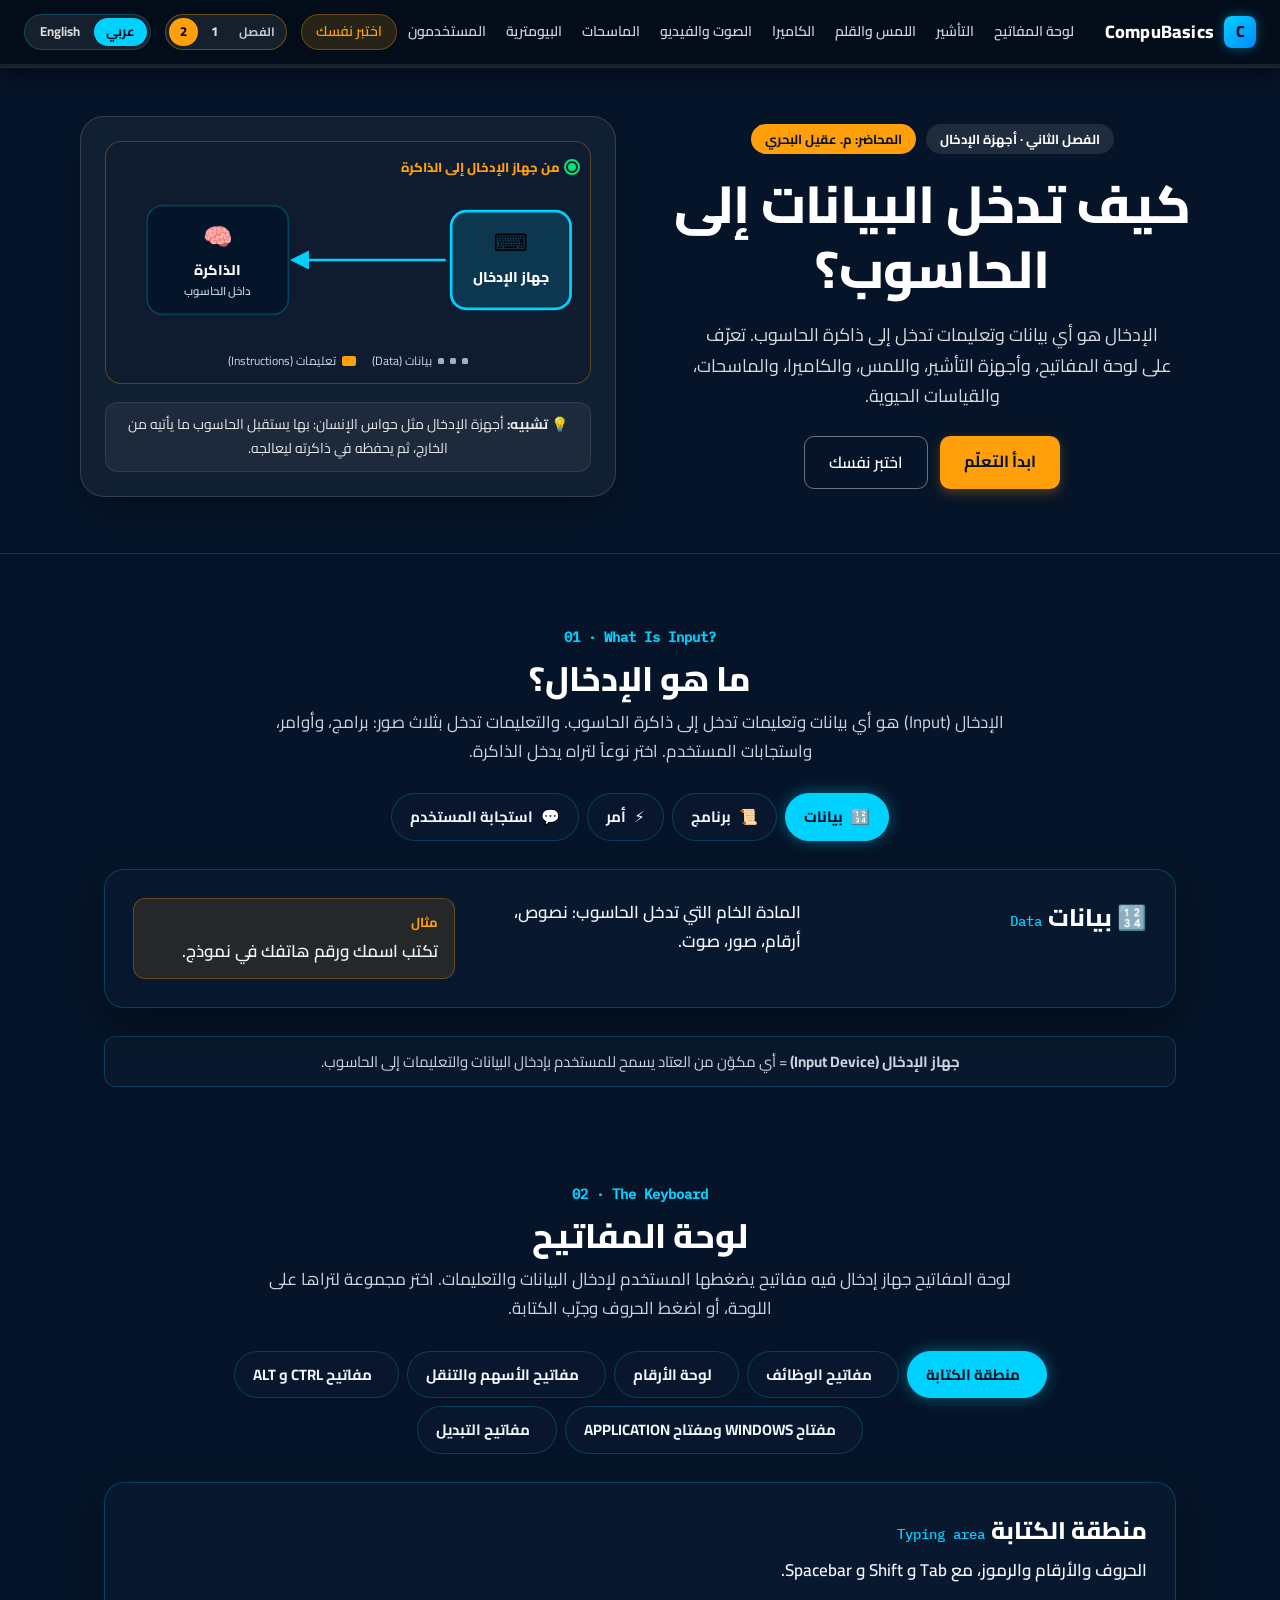
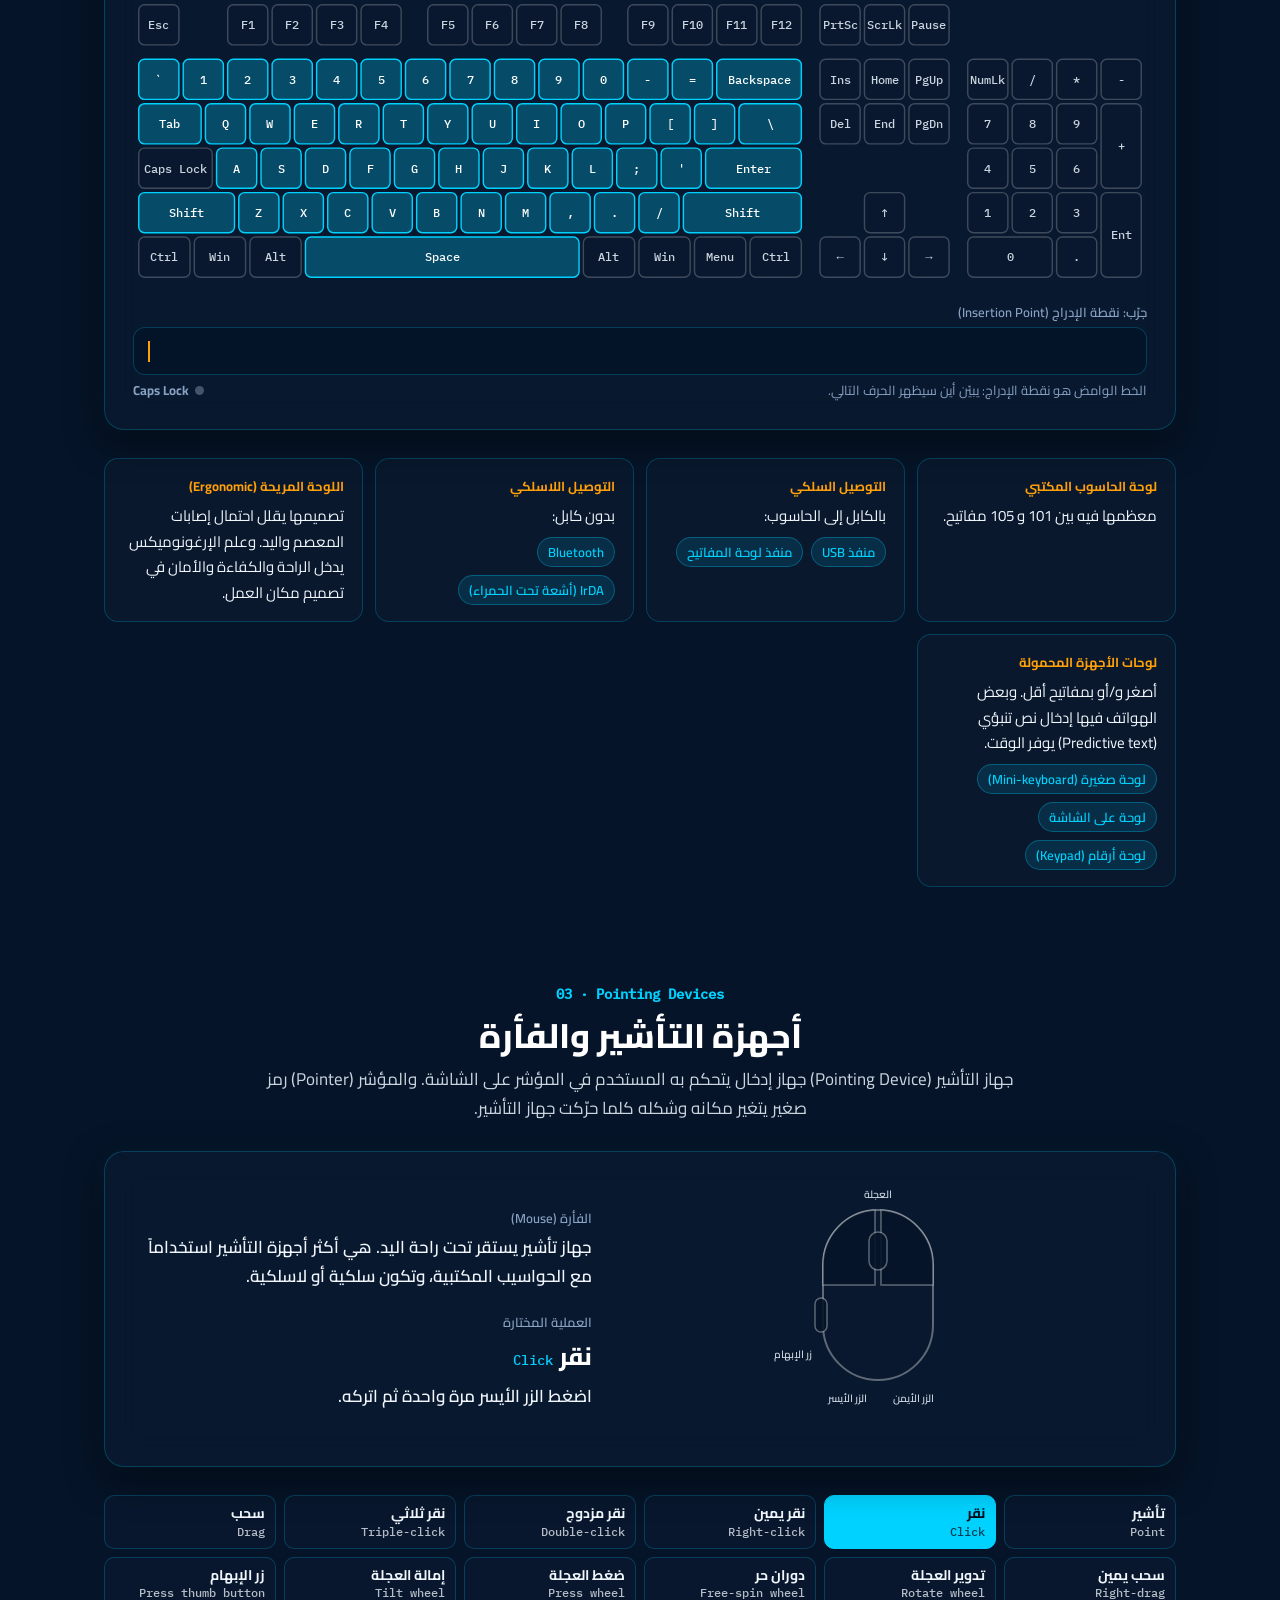
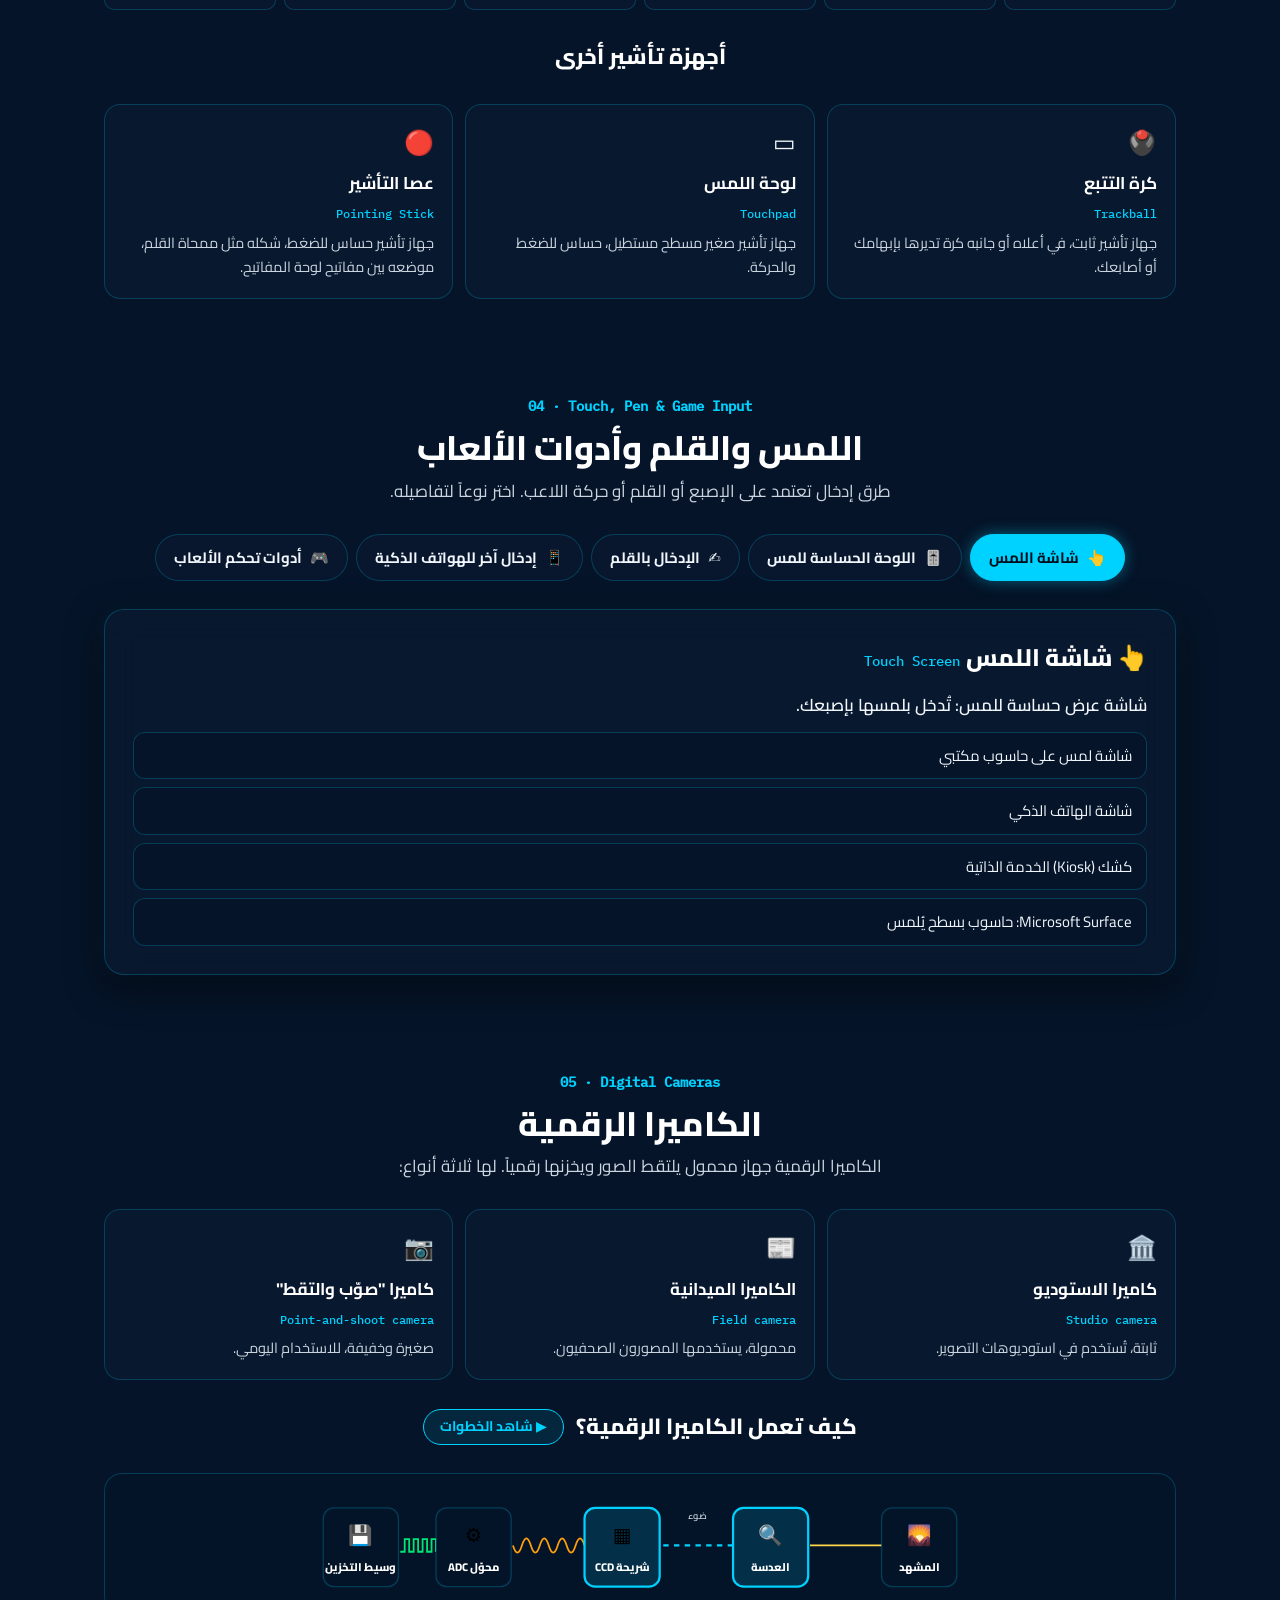
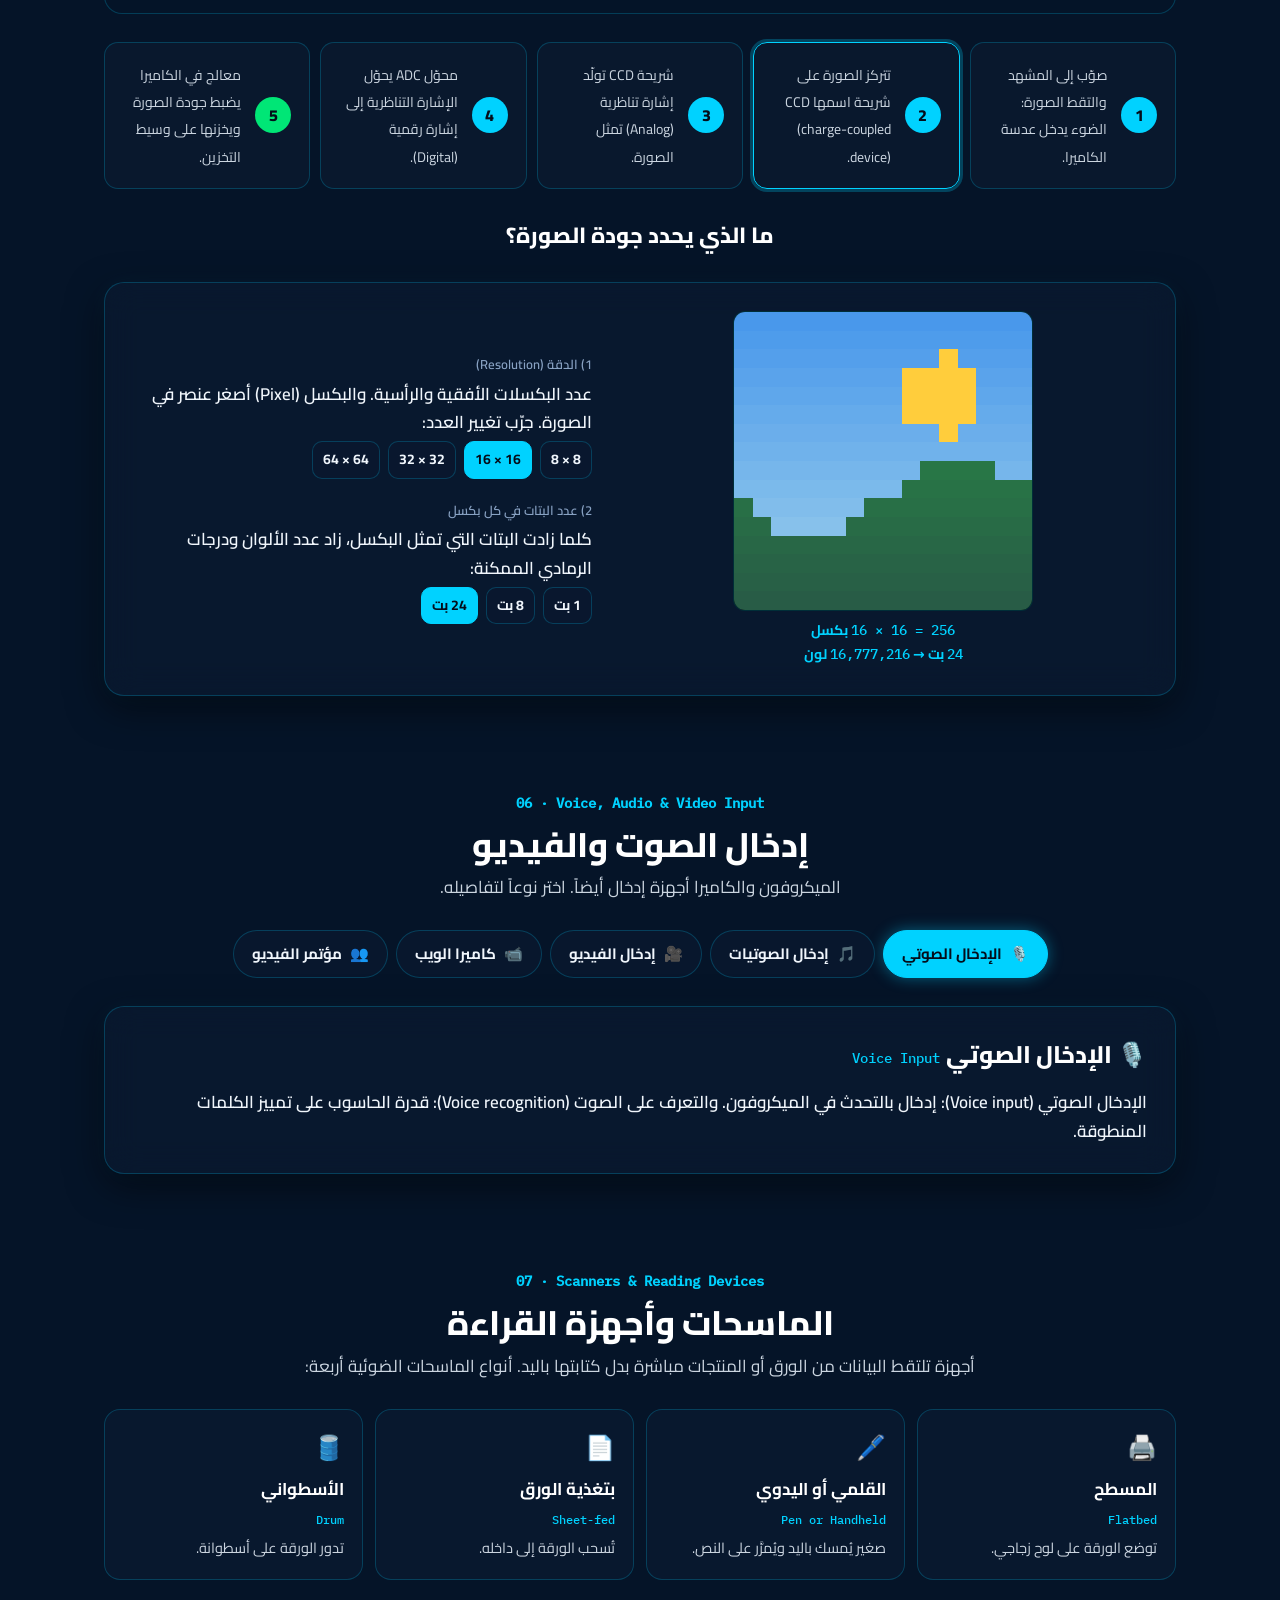
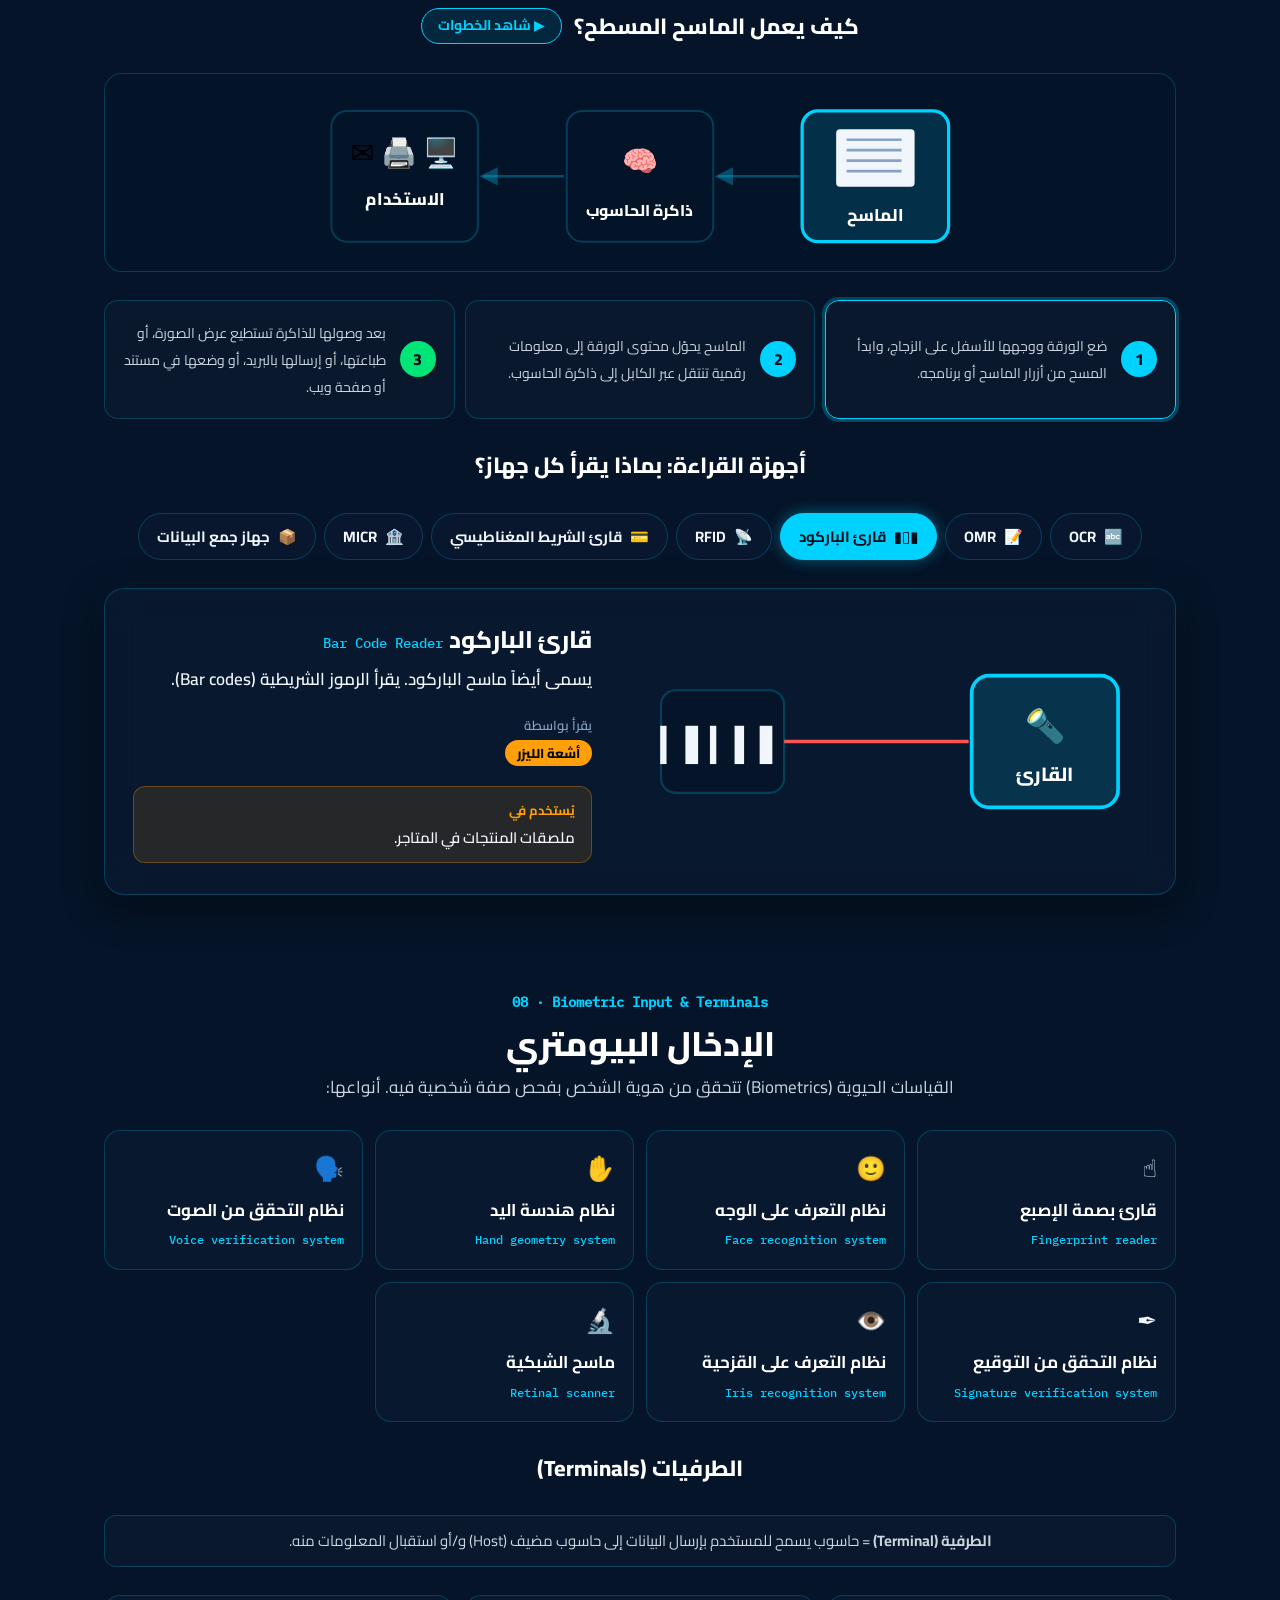
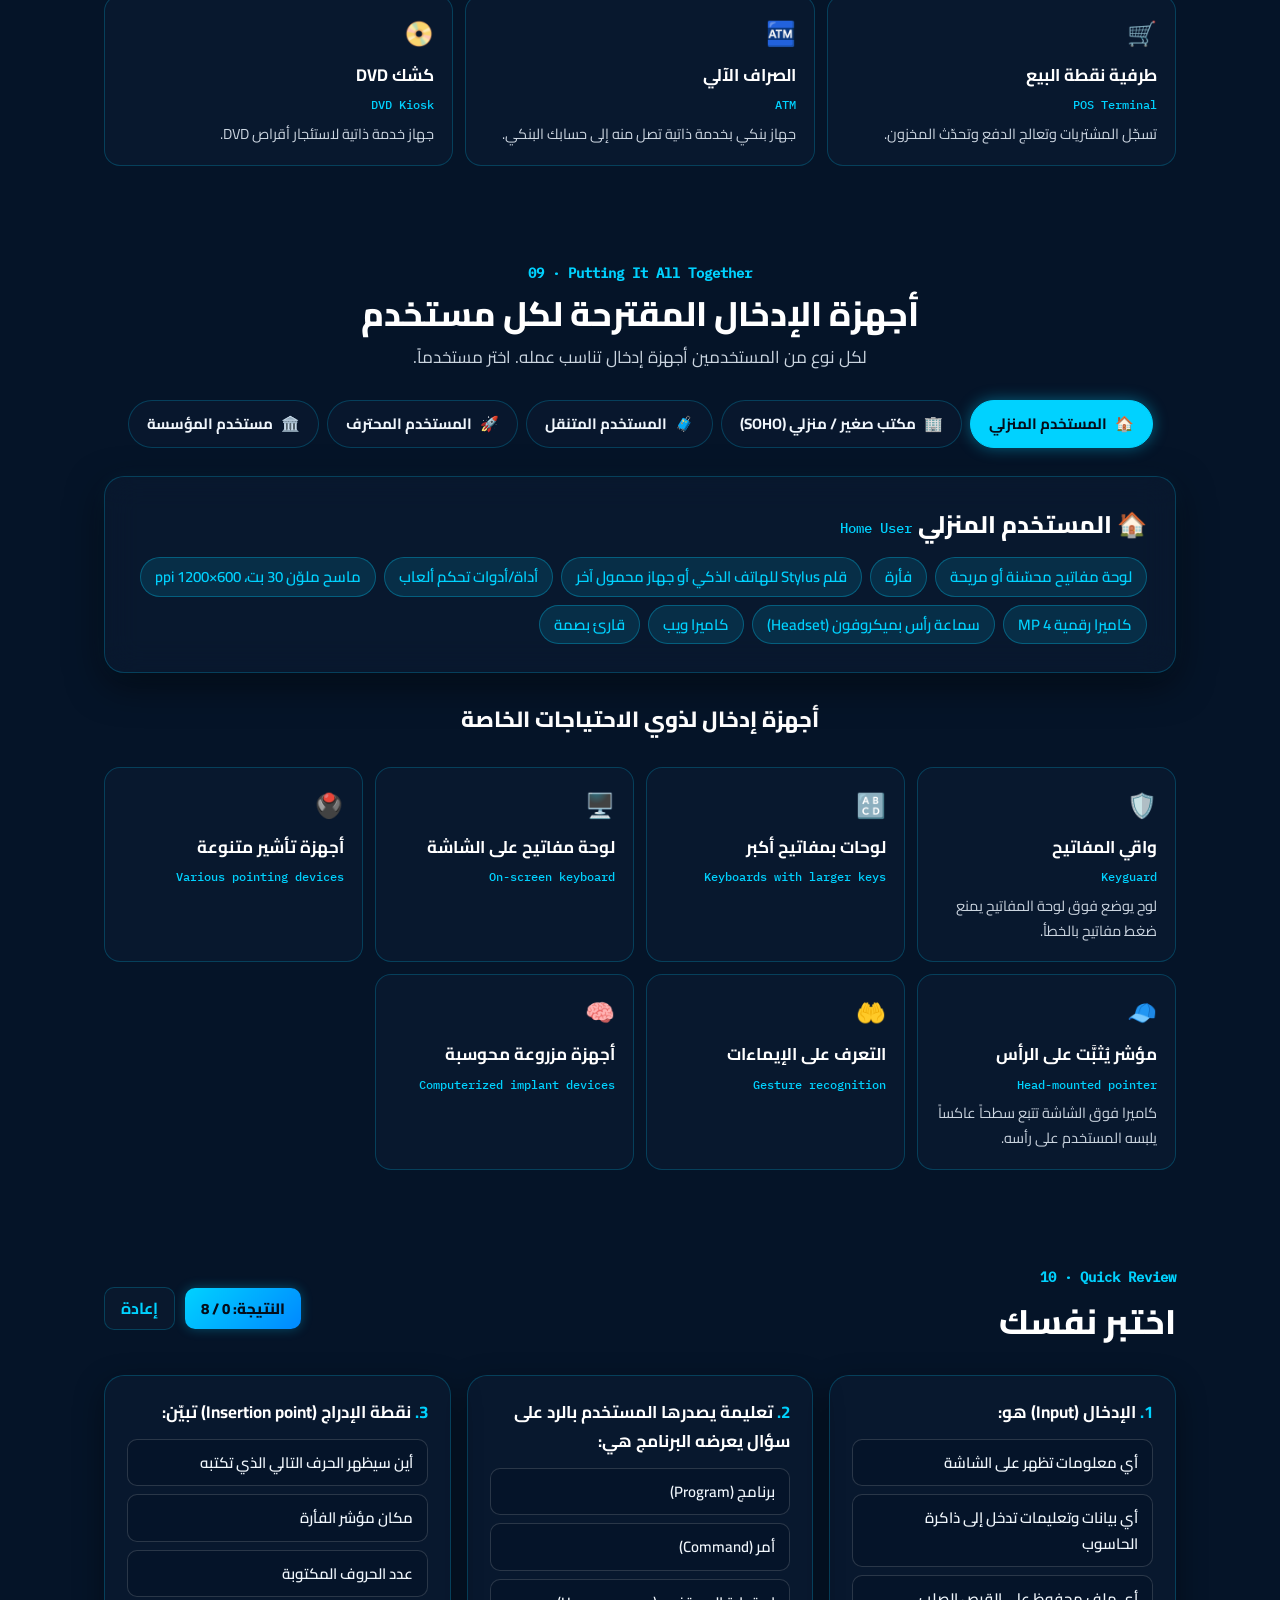
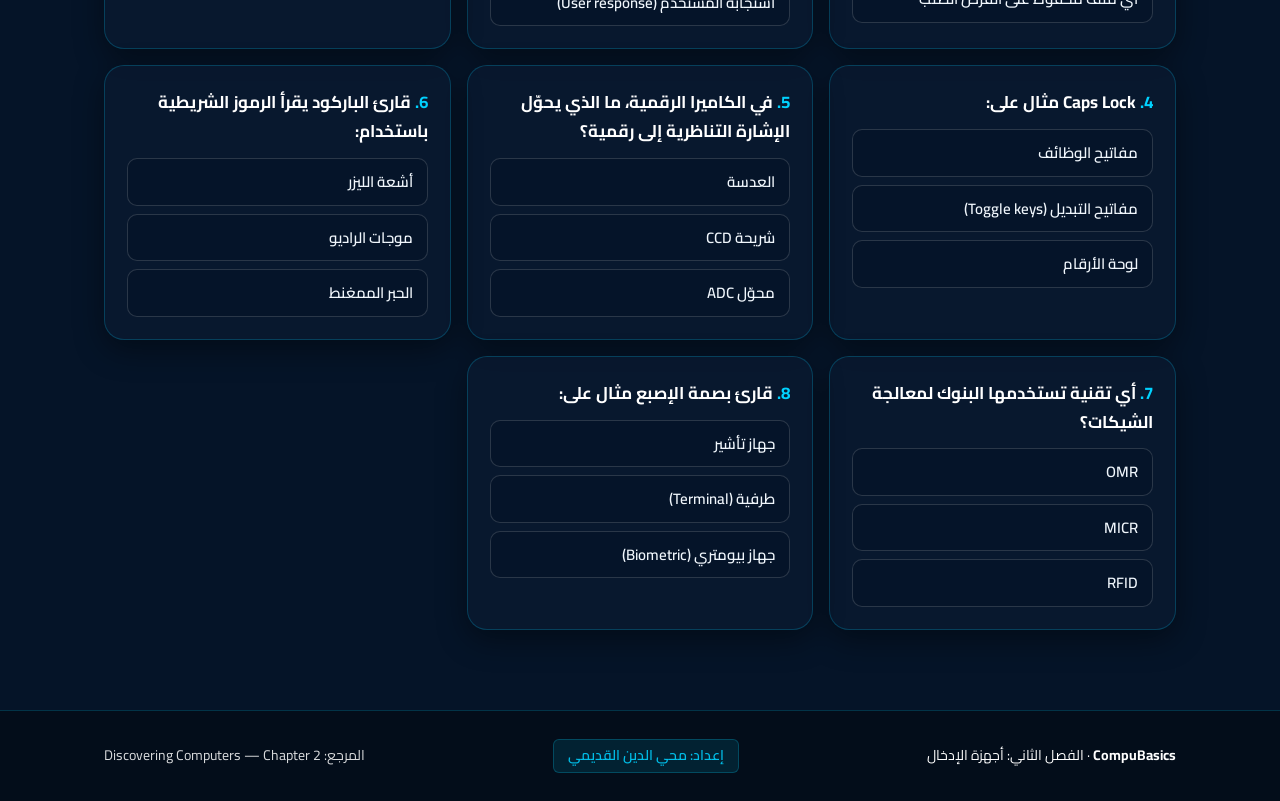
==== chapter2.html @ 16f10e1e "Add files via upload" ====
<!DOCTYPE html>
<html lang="ar" dir="rtl">
<head>
<meta charset="utf-8">
<meta name="viewport" content="width=device-width, initial-scale=1">
<title>CompuBasics - الفصل الثاني: أجهزة الإدخال</title>
<style>@font-face{font-family:'Cairo';font-style:normal;font-weight:200 1000;font-display:swap;src:url([data-uri]) format('woff2');unicode-range:U+0600-06FF,U+0750-077F,U+0870-088E,U+0890-0891,U+0897-08E1,U+08E3-08FF,U+200C-200E,U+2010-2011,U+204F,U+2E41,U+FB50-FDFF,U+FE70-FE74,U+FE76-FEFC}
@font-face{font-family:'Cairo';font-style:normal;font-weight:200 1000;font-display:swap;src:url([data-uri]) format('woff2');unicode-range:U+0000-00FF,U+0131,U+0152-0153,U+02BB-02BC,U+02C6,U+02DA,U+02DC,U+0304,U+0308,U+0329,U+2000-206F,U+20AC,U+2122,U+2191,U+2193,U+2212,U+2215,U+FEFF,U+FFFD}
@font-face{font-family:'IBM Plex Mono';font-style:normal;font-weight:500;font-display:swap;src:url([data-uri]) format('woff2');unicode-range:U+0000-00FF,U+0131,U+0152-0153,U+02BB-02BC,U+02C6,U+02DA,U+02DC,U+0304,U+0308,U+0329,U+2000-206F,U+20AC,U+2122,U+2191,U+2193,U+2212,U+2215,U+FEFF,U+FFFD}</style>
<style>
/* =====================================================================
   CompuBasics — ثنائي اللغة (عربي / English)
   مبدأ الحركة: كل حركة إمّا (1) تمثّل عملية حقيقية في الحاسوب (انتقال بيانات، معالجة، حفظ)
   أو (2) استجابة مباشرة لتفاعل الطالب. لا توجد حركات زخرفية.
   الرسومات تنعكس مع اتجاه اللغة: العربية من اليمين لليسار، والإنجليزية من اليسار لليمين.
   ===================================================================== */
:root{
  --navy:#051428; --blue:#00D2FF; --blue2:#00F0FF;
  --orange:#FF9F0A; --orange-deep:#FF7700; --cream:rgba(255,159,10,0.15);
  --green:#00E676; --green-deep:#00C853; --green-bg:rgba(0,230,118,0.15);
  --red:#FF5252; --red-deep:#D50000; --red-bg:rgba(255,82,82,0.15);
  --bg:#051428; --card:#0A192F; --line:rgba(0,210,255,0.22); --line2:rgba(255,255,255,0.15);
  --muted:#88A2C3; --text2:#CBD5E0; --chip:rgba(0,210,255,0.12);
  --data:#00D2FF;            /* لون البيانات التكنولوجي */
  --info:#00E676;            /* لون المعلومات */
  --mono:'IBM Plex Mono',ui-monospace,Consolas,monospace;
  --header-h:64px;
}
*{box-sizing:border-box}
html{scroll-behavior:smooth;scroll-padding-top:calc(var(--header-h) + 12px)}
body{margin:0;background:var(--bg);color:#F0F6FC;font-family:'Cairo',system-ui,sans-serif;line-height:1.7;-webkit-font-smoothing:antialiased;overflow-x:hidden}
a{color:inherit;text-decoration:none}
button{font:inherit;color:inherit}
p{margin:0}
.mono{font-family:var(--mono);font-weight:500}
.ltr{direction:ltr;unicode-bidi:isolate}
/* التسمية الثانوية باللغة الأخرى: إنجليزية بخط Mono في الوضع العربي، وعربية بخط Cairo في الوضع الإنجليزي */
html[lang=ar] .alt{font-family:var(--mono);font-weight:500}
html[lang=en] .alt{font-family:'Cairo',system-ui,sans-serif;font-weight:600}

/* ---------- Header ---------- */
.site-header{position:sticky;top:0;z-index:20;background:rgba(4,13,26,0.94);backdrop-filter:blur(16px);-webkit-backdrop-filter:blur(16px);color:#fff;border-bottom:1px solid rgba(0,210,255,0.2);box-shadow:0 4px 20px rgba(0,0,0,.5)}
.header-container{max-width:1280px;margin:0 auto;padding:10px 24px;display:flex;align-items:center;gap:14px;min-height:var(--header-h)}
.brand{display:flex;align-items:center;gap:10px;flex:none}
.brand-logo{width:32px;height:32px;border-radius:8px;background:linear-gradient(135deg,#00D2FF,#0088FF);display:grid;place-items:center;font-weight:800;color:#040D1A;font-size:16px;box-shadow:0 0 12px rgba(0,210,255,0.4)}
.brand-name{font-weight:800;font-size:18px;letter-spacing:.2px;color:#FFFFFF}
.brand-sub{font-size:14px;color:rgba(255,255,255,0.75)}
.header-instructor{font-size:12px;opacity:.9;background:rgba(0,210,255,.15);border:1px solid rgba(0,210,255,.3);color:#00D2FF;padding:2px 10px;border-radius:6px;margin-inline-start:4px}
.header-nav{flex:1 1 auto;min-width:0;display:flex;justify-content:flex-end;gap:2px;font-size:14px;font-weight:600;align-items:center;overflow-x:auto;scrollbar-width:none}
.header-nav::-webkit-scrollbar{display:none}
.header-nav a{padding:5px 12px;border-radius:999px;white-space:nowrap;color:rgba(255,255,255,.82);transition:background .2s,color .2s}
.header-nav a:hover{color:#00D2FF;background:rgba(0,210,255,.12)}
.header-nav a.active{color:#00D2FF;background:rgba(0,210,255,.18);border:1px solid rgba(0,210,255,.3)}
.header-nav a.nav-quiz{color:var(--orange);background:rgba(255,159,10,.15);padding:5px 14px;border:1px solid rgba(255,159,10,.3)}
.header-nav a.nav-quiz.active{background:var(--orange);color:#040D1A}
.lang-switch{flex:none;display:inline-flex;background:rgba(255,255,255,.08);border:1px solid rgba(0,210,255,.22);border-radius:999px;padding:3px;gap:2px}
.lang-switch button{cursor:pointer;border:0;background:transparent;color:rgba(255,255,255,.85);font-weight:700;font-size:13px;line-height:1.5;padding:4px 12px;border-radius:999px;transition:background .2s,color .2s}
.lang-switch button:hover{color:#00D2FF;background:rgba(0,210,255,.1)}
.lang-switch button[aria-pressed=true]{background:#00D2FF;color:#040D1A}
.read-progress{height:3px;background:rgba(255,255,255,.08)}
.read-progress span{display:block;height:100%;width:0;background:linear-gradient(90deg,#00D2FF,#FF9F0A)}

/* ---------- Hero ---------- */
.hero-section{background:var(--navy);color:#fff;padding:56px 24px 72px}
.hero-container{max-width:1120px;margin:0 auto;display:grid;grid-template-columns:repeat(auto-fit,minmax(min(100%,420px),1fr));gap:48px;align-items:center}
.hero-text-block{display:flex;flex-direction:column;gap:18px;align-items:center;text-align:center}
.hero-badges{display:flex;gap:10px;flex-wrap:wrap;align-items:center;justify-content:center}
.hero-badge{font-size:13px;font-weight:700;background:rgba(255,255,255,.1);padding:4px 14px;border-radius:999px}
.hero-instructor{font-size:13px;font-weight:700;background:var(--orange);color:var(--navy);padding:4px 14px;border-radius:999px}
.hero-section h1{margin:0;font-size:clamp(32px,5vw,52px);line-height:1.25;font-weight:800;text-wrap:pretty;text-align:center}
.hero-lead{font-size:18px;opacity:.85;max-width:520px;text-wrap:pretty;text-align:center;margin-left:auto;margin-right:auto}
.hero-buttons{display:flex;gap:12px;flex-wrap:wrap;margin-top:6px;justify-content:center}
.btn{display:inline-block;font-weight:700;padding:12px 24px;border-radius:10px;transition:transform .15s,box-shadow .15s,background .2s}
.btn-primary{background:var(--orange);color:var(--navy);box-shadow:0 4px 12px rgba(243,156,18,.3)}
.btn-primary:hover{transform:translateY(-1px);box-shadow:0 6px 16px rgba(243,156,18,.4)}
.btn-ghost{border:1.5px solid rgba(255,255,255,.4);color:#fff;font-weight:600}
.btn-ghost:hover{background:rgba(255,255,255,.08)}

.sim-card{background:rgba(255,255,255,.05);border:1.5px solid rgba(255,255,255,.14);border-radius:24px;padding:24px;display:flex;flex-direction:column;gap:18px;box-shadow:0 16px 40px -10px rgba(0,0,0,.3)}
.sim-panel{background:rgba(15,28,48,.7);border-radius:16px;padding:14px 14px 12px;border:1px solid rgba(243,156,18,.3)}
.sim-head{display:flex;justify-content:space-between;align-items:center;gap:10px;font-size:13px;margin-bottom:6px;flex-wrap:wrap}
.sim-title{font-weight:800;color:var(--orange);display:flex;align-items:center;gap:8px}
.live-dot{position:relative;display:inline-block;width:8px;height:8px;border-radius:50%;background:#7C8BA0;flex:none}
.live-dot.on{background:var(--green)}
.live-dot.on::after{content:"";position:absolute;inset:-4px;border-radius:50%;border:2px solid var(--green);animation:livePing 1.6s ease-out infinite}
@keyframes livePing{from{transform:scale(.6);opacity:.9}to{transform:scale(1.6);opacity:0}}
.auto-toggle{cursor:pointer;font-size:12px;font-weight:700;color:#fff;background:rgba(255,255,255,.08);border:1px solid rgba(255,255,255,.2);border-radius:999px;padding:3px 12px;transition:background .2s}
.auto-toggle:hover{background:rgba(255,255,255,.16)}

.legend{display:flex;gap:16px;justify-content:center;flex-wrap:wrap;font-size:12px;margin-top:4px}
.legend span{display:inline-flex;align-items:center;gap:6px}
.lg-data{display:inline-flex;gap:2px}
.lg-data i{width:6px;height:6px;border-radius:1.5px;background:var(--data)}
.lg-info{width:10px;height:13px;border-radius:2px;background:var(--info)}
.hero-section .legend{color:#CBD5E0}
.hero-section .lg-data i{background:#A0AEC0}

.hero-cards{display:grid;grid-template-columns:repeat(auto-fit,minmax(min(100%,160px),1fr));gap:12px}
.hc{position:relative;overflow:hidden;text-align:start;cursor:pointer;border-radius:14px;padding:14px 16px;border:1.5px solid rgba(255,255,255,.15);background:rgba(255,255,255,.04);color:#fff;display:flex;flex-direction:column;gap:2px;transition:background .3s,border-color .3s,color .3s}
.hc:hover{border-color:rgba(243,156,18,.6)}
.hc.on{background:var(--orange);border-color:var(--orange);color:var(--navy)}
.hc-top{display:flex;justify-content:space-between;align-items:center;gap:6px}
.hc-top .alt{font-size:12px;opacity:.8}
.hc-icon{font-size:22px}
.hc-name{font-size:22px;font-weight:800}
.hc-chef{font-size:13px;opacity:.85}
.sim-analogy{font-size:14px;opacity:.9;text-wrap:pretty;text-align:center;background:rgba(255,255,255,.06);padding:10px 16px;border-radius:12px;border:1px solid rgba(255,255,255,.1)}

/* شريط التقدم التلقائي: يوضح متى ينتقل العرض إلى المرحلة التالية */
.autobar{position:absolute;bottom:0;inset-inline-start:0;height:3px;width:0;background:currentColor;opacity:.45}
.autobar.run{animation:autobar var(--step-ms,3500ms) linear forwards}
@keyframes autobar{from{width:0}to{width:100%}}

/* ---------- Sections ---------- */
.main-container{max-width:1120px;margin:0 auto;padding:0 24px}
.section{padding:72px 0 24px;display:flex;flex-direction:column;gap:28px}
.section-header{display:flex;flex-direction:column;gap:6px;text-align:center;align-items:center}
.section-subtitle{font-size:14px;font-weight:700;color:var(--blue);font-family:var(--mono)}
html[lang=en] .section-subtitle{font-family:'Cairo',system-ui,sans-serif}
.section-title{margin:0;font-size:clamp(26px,3.6vw,34px);font-weight:800;line-height:1.35;color:#FFFFFF;text-wrap:balance}
.section-desc{font-size:17px;color:var(--text2);max-width:760px;text-wrap:pretty}
.sub-title{margin:0;font-size:24px;font-weight:800;text-align:center;color:#FFFFFF}
.sub-title small{font-size:15px;color:var(--blue);font-weight:600}
.card{background:rgba(10,25,47,0.85);backdrop-filter:blur(16px);-webkit-backdrop-filter:blur(16px);border:1px solid var(--line);border-radius:20px;padding:28px;color:#F0F6FC;box-shadow:0 12px 36px rgba(0,0,0,0.5),0 0 20px rgba(0,210,255,0.06)}
.kv{display:flex;flex-direction:column;gap:4px}
.kv .k{font-size:13px;color:var(--muted);font-weight:600}
.kv.example{background:rgba(255,159,10,0.12);border:1px solid rgba(255,159,10,0.3);border-radius:12px;padding:12px 16px}
.kv.example .k{color:var(--orange);font-weight:700}
.swap{animation:swapIn .35s ease}
@keyframes swapIn{from{opacity:0;transform:translateY(6px)}to{opacity:1;transform:none}}

/* Cycle pills */
.pills{display:flex;gap:8px;flex-wrap:wrap;align-items:center;justify-content:center}
.pill{position:relative;overflow:hidden;cursor:pointer;display:flex;align-items:center;gap:8px;padding:10px 18px;border-radius:999px;border:1.5px solid var(--line);background:rgba(10,25,47,0.7);color:#F0F6FC;font-weight:700;font-size:15px;transition:all .25s}
.pill:hover{border-color:var(--blue)}
.pill.on{background:var(--blue);color:#040D1A;border-color:var(--blue);box-shadow:0 0 15px rgba(0,210,255,0.4)}
.pill .alt{font-size:12px;opacity:.75}
.stage-detail{display:grid;grid-template-columns:minmax(0,1.15fr) minmax(0,1fr);gap:28px;align-items:center}
.stage-info{display:flex;flex-direction:column;gap:16px}
.stage-name{font-size:26px;font-weight:800;color:#FFFFFF}
.stage-name .alt{font-size:15px;color:var(--blue)}
.stage-what{font-size:18px;font-weight:600;color:#F0F6FC}
.stage-ex{font-size:17px;font-weight:600;color:#FF9F0A}

/* Cycle diagram (SVG) */
.cycle-diagram svg{display:block;width:100%;height:auto;overflow:visible}
.cyc{--n-fill:rgba(10,25,47,0.9);--n-stroke:rgba(0,210,255,0.3);--n-text:#FFFFFF;--n-muted:#88A2C3;--n-on:rgba(255,159,10,0.25);--l:rgba(0,210,255,0.35);--pk-data:var(--data)}
[data-theme=dark] .cyc{--n-fill:rgba(5,20,40,0.95);--n-stroke:rgba(0,210,255,0.4);--n-text:#fff;--n-muted:#88A2C3;--n-on:rgba(255,159,10,0.3);--l:rgba(0,210,255,0.4);--pk-data:#00D2FF}
.cyc .node rect{fill:var(--n-fill);stroke:var(--n-stroke);stroke-width:1.5;transition:fill .35s,stroke .35s}
.cyc .node.on rect{fill:var(--n-on);stroke:var(--orange);stroke-width:2.5}
.cyc text{text-anchor:middle}
.cyc .t-ico{font-size:21px}
.cyc .t-main{fill:var(--n-text);font-weight:800;font-size:13px}
.cyc .t-alt{fill:var(--n-muted);font-size:9.5px}
html[lang=ar] .t-alt{font-family:var(--mono);font-weight:500}
html[lang=en] .t-alt{font-family:'Cairo',system-ui,sans-serif;font-weight:600;font-size:10.5px}
.cyc .link{stroke:var(--l);stroke-width:2;fill:none;transition:stroke .35s}
.cyc .link.on{stroke:var(--orange);stroke-width:2.5}
.cyc .ah{fill:var(--l)}
.cyc .ah-on{fill:var(--orange)}
.cyc .pk-data rect{fill:var(--pk-data)}
.cyc .pk-info rect.doc{fill:var(--info)}
.cyc .pk-info line{stroke:#fff;stroke-width:1.4;stroke-linecap:round}

/* Data vs information */
.data-info{position:relative}
.data-info-grid{display:grid;grid-template-columns:minmax(0,1fr) auto minmax(0,1fr);gap:16px;align-items:stretch}
.di-card{background:rgba(10,25,47,0.8);border-radius:18px;padding:24px;display:flex;flex-direction:column;gap:10px;text-align:center;align-items:center;border:1.5px solid var(--line);transition:box-shadow .3s}
.di-data{border:1.5px dashed rgba(0,210,255,0.4)}
.di-info{border:1.5px solid var(--green)}
.di-emoji{font-size:24px}
.di-label{font-size:13px;font-weight:700;color:var(--muted)}
.di-info .di-label{color:var(--green-deep)}
.di-text{font-size:16px;color:#F0F6FC}
.di-sample{font-family:var(--mono);font-weight:500;font-size:18px;background:rgba(5,20,40,0.85);color:#00D2FF;border-radius:8px;padding:6px 16px;direction:ltr;border:1px solid var(--line);transition:box-shadow .3s}
.di-result{font-size:18px;font-weight:700;background:var(--green-bg);color:#00E676;border:1px solid rgba(0,230,118,0.4);border-radius:8px;padding:6px 16px;transition:box-shadow .3s}
.di-note{font-size:14px;color:var(--muted)}
.di-sample.hl{box-shadow:0 0 0 3px rgba(0,210,255,0.45)}
.di-result.hl{box-shadow:0 0 0 3px rgba(0,230,118,0.45)}
.data-info-arrow{display:flex;flex-direction:column;align-items:center;justify-content:center;gap:6px;color:var(--blue);font-weight:700;font-size:14px;min-width:80px}
.gear{display:inline-block;font-size:32px;line-height:1}
.data-info-arrow-icon{font-size:24px;line-height:1;display:inline-block}
.tok{position:absolute;top:0;left:0;pointer-events:none;opacity:0;z-index:2}
.tok-data{display:flex;gap:3px}
.tok-data i{width:9px;height:9px;border-radius:2px;background:var(--data)}
.tok-info{width:16px;height:20px;border-radius:3px;background:var(--info);box-shadow:0 2px 6px rgba(0,230,118,0.5)}
.plain-note{font-size:15px;color:var(--text2);text-align:center;background:rgba(10,25,47,0.8);padding:12px 18px;border-radius:12px;border:1px solid var(--line)}

/* ---------- Components ---------- */
.components-grid{display:grid;grid-template-columns:repeat(auto-fit,minmax(min(100%,180px),1fr));gap:12px}
.cb{cursor:pointer;text-align:center;border-radius:16px;padding:18px;border:1.5px solid var(--line);background:rgba(10,25,47,0.75);color:#F0F6FC;display:flex;flex-direction:column;align-items:center;justify-content:center;gap:6px;transition:all .25s}
.cb:hover{border-color:var(--blue)}
.cb.on{background:linear-gradient(135deg,rgba(0,210,255,0.25),rgba(0,210,255,0.05));border-color:var(--blue);color:#fff;box-shadow:0 0 20px rgba(0,210,255,0.3)}
.cb-ico{font-size:26px;margin-bottom:2px}
.cb .alt{font-size:12px;opacity:.75}
.cb-name{font-size:19px;font-weight:800;line-height:1.4}
.cb-fac{font-size:13px;opacity:.85;color:var(--muted)}
.comp-detail{display:grid;grid-template-columns:minmax(0,1.25fr) minmax(0,1fr);gap:28px;align-items:center}
.comp-info{display:flex;flex-direction:column;gap:20px}
.comp-func{font-size:22px;font-weight:800;color:#FFFFFF}
.comp-fac{font-size:15px;color:var(--text2)}
.chips{display:flex;flex-wrap:wrap;gap:8px}
.chip{background:var(--chip);color:#00D2FF;border:1px solid rgba(0,210,255,0.3);font-weight:600;font-size:15px;padding:6px 14px;border-radius:999px}
.comp-svg svg{display:block;width:100%;height:auto}
.cmp .box{fill:rgba(5,20,40,0.85);stroke:var(--line);stroke-width:1.5;transition:fill .35s,stroke .35s}
.cmp .n.on .box{fill:rgba(0,210,255,0.15);stroke:var(--blue);stroke-width:2.5}
.cmp .n.dim{opacity:.55}
.cmp .n{transition:opacity .35s}
.cmp .other .box{stroke-dasharray:5 4}
.cmp text{text-anchor:middle}
.cmp .t-main{fill:#FFFFFF;font-weight:800;font-size:13px}
.cmp .t-sm{fill:#F0F6FC;font-weight:700;font-size:12px}
.cmp .t-ico{font-size:20px}
.cmp .inner{fill:rgba(10,25,47,0.9);stroke:var(--line2);stroke-width:1.2;transition:fill .35s,stroke .35s}
.cmp .n.on .inner{fill:rgba(0,210,255,0.2);stroke:var(--blue2)}
.cmp .ln{stroke:rgba(0,210,255,0.3);stroke-width:2;fill:none;transition:stroke .35s}
.cmp .ln.on{stroke:var(--blue);stroke-width:2.5;stroke-dasharray:6 6;animation:flow .9s linear infinite}
.cmp .ah{fill:rgba(0,210,255,0.3)}
.cmp .ah-on{fill:var(--blue)}
@keyframes flow{from{stroke-dashoffset:12}to{stroke-dashoffset:0}}

/* ---------- Software ---------- */
.sw-grid{display:grid;grid-template-columns:repeat(auto-fit,minmax(min(100%,300px),1fr));gap:16px}
.sw-card{border-radius:18px;padding:28px;display:flex;flex-direction:column;gap:10px;text-align:center;align-items:center;background:rgba(10,25,47,0.85);border:1.5px solid var(--line);color:#F0F6FC}
.sw-sys{background:rgba(5,20,40,0.95);border-color:var(--blue);box-shadow:0 0 20px rgba(0,210,255,0.15)}
.sw-app{background:rgba(10,25,47,0.85);border:1.5px solid var(--line2)}
.sw-ico{font-size:28px}
.sw-card .alt{font-size:13px}
.sw-sys .alt{color:var(--blue)}
.sw-app .alt{color:var(--muted)}
.sw-name{font-size:24px;font-weight:800;color:#FFFFFF}
.sw-role{font-size:17px}
.sw-sys .sw-role{color:#CBD5E0}
.sw-app .sw-role{color:var(--text2)}
.sw-tags{display:flex;gap:8px;flex-wrap:wrap;justify-content:center;margin-top:6px}
.sw-sys .sw-tags span{background:rgba(0,210,255,.15);border:1px solid rgba(0,210,255,.3);color:#00D2FF;padding:4px 12px;border-radius:999px;font-size:14px}
.sw-app .sw-tags span{background:var(--chip);padding:4px 12px;border-radius:999px;font-size:14px;color:#F0F6FC;border:1px solid var(--line);font-weight:600}
.run-head{display:flex;align-items:center;justify-content:center;gap:12px;flex-wrap:wrap}
.play-btn{cursor:pointer;font-size:14px;font-weight:700;border:1.5px solid var(--blue);background:rgba(0,210,255,0.1);color:var(--blue);border-radius:999px;padding:5px 16px;transition:all .2s}
.play-btn:hover{background:var(--blue);color:#040D1A}
.run-steps{display:grid;grid-template-columns:repeat(auto-fit,minmax(min(100%,220px),1fr));gap:12px}
.rs{cursor:pointer;text-align:start;background:rgba(10,25,47,0.8);border:1.5px solid var(--line);border-radius:14px;padding:18px;display:flex;gap:14px;align-items:center;color:#F0F6FC;transition:all .25s}
.rs:hover{border-color:var(--blue)}
.rs.on{border-color:var(--blue);box-shadow:0 0 0 3px rgba(0,210,255,.25)}
.rs-num{flex:none;width:36px;height:36px;border-radius:50%;background:var(--blue);color:#040D1A;display:grid;place-items:center;font-weight:800;font-size:16px}
.rs-num.g{background:var(--green)}
.rs strong{font-size:17px;color:#FFFFFF}
.rs .d{color:var(--text2);font-size:14px}
.run-svg{background:rgba(5,20,40,0.9);border:1px solid var(--line);border-radius:18px;padding:16px 12px 8px}
.run-svg svg{display:block;width:100%;max-width:680px;height:auto;margin:0 auto}
.prg .box{fill:rgba(10,25,47,0.9);stroke:var(--line2);stroke-width:1.5;transition:fill .35s,stroke .35s}
.prg .n.on .box{fill:rgba(0,210,255,0.15);stroke:var(--blue2);stroke-width:2.5}
.prg text{text-anchor:middle}
.prg .t-main{fill:#FFFFFF;font-weight:800;font-size:13px}
.prg .ico{fill:none;stroke:#00D2FF;stroke-width:2}
.prg .ico-f{fill:#00D2FF}
.prg .ln{stroke:rgba(0,210,255,0.3);stroke-width:2;fill:none;transition:stroke .35s}
.prg .ln.on{stroke:var(--blue2);stroke-width:2.5}
.prg .ah{fill:rgba(0,210,255,0.3)}
.prg .ah-on{fill:var(--blue2)}
.prg .badge rect{fill:var(--blue2)}
.prg .badge line{stroke:#040D1A;stroke-width:1.3;stroke-linecap:round}
.prg .badge{transition:opacity .3s}
.prg .win{transition:opacity .35s}
.prog-box{background:rgba(255,159,10,0.12);border:1px solid rgba(255,159,10,0.3);border-radius:18px;padding:24px 28px;display:flex;flex-direction:column;gap:6px;text-align:center;color:#F0F6FC}
.prog-box .k{font-size:13px;color:var(--orange);font-weight:700}
.prog-box p{font-size:17px}
.prog-box p.ex{font-size:15px;color:var(--text2)}

/* ---------- Categories ---------- */
.cat-scroll{overflow-x:auto;padding-bottom:6px}
.cat-grid{display:grid;grid-template-columns:repeat(7,minmax(0,1fr)) minmax(0,1.15fr);column-gap:8px;row-gap:6px;align-items:end;min-width:900px}
.kb{grid-row:1;cursor:pointer;display:flex;flex-direction:column;justify-content:flex-end;align-items:center;gap:4px;text-align:center;border-radius:12px;padding:12px 8px;border:1.5px solid var(--line);background:rgba(10,25,47,0.8);color:#F0F6FC;transition:all .25s}
.kb:hover{border-color:var(--blue)}
.kb.emb{background:rgba(255,159,10,0.12);border-color:rgba(255,159,10,0.3)}
.kb.on{background:var(--blue);color:#040D1A;border-color:var(--blue);box-shadow:0 0 15px rgba(0,210,255,0.4)}
.kb-ico{font-size:22px;margin-bottom:2px}
.kb-short{font-size:14px;font-weight:800;line-height:1.35;hyphens:auto;overflow-wrap:anywhere}
html[lang=en] .kb-short{font-size:13px}
.kb.emb{grid-column:8;margin-inline-start:14px}
.cat-sep{grid-column:8;grid-row:1 / span 3;align-self:stretch;border-inline-start:2px dashed var(--line2);margin-inline-start:2px;pointer-events:none}
.cat-bracket{grid-column:1 / span 2;grid-row:2;display:flex;flex-direction:column;align-items:center;gap:2px}
.cat-bracket i{display:block;width:calc(100% - 16px);height:9px;border:2px solid var(--line2);border-top:0;border-radius:0 0 8px 8px}
.cat-bracket span{font-size:12px;font-weight:700;color:var(--muted);text-align:center;line-height:1.4}
.cat-axis{grid-column:1 / span 7;grid-row:3;height:22px;display:flex;align-items:center;gap:10px;font-size:13px;font-weight:700;color:var(--muted)}
.axis-line{flex:1;height:2px;background:var(--line2);position:relative}
.axis-line::after{content:"";position:absolute;top:50%;transform:translateY(-50%);border:6px solid transparent}
[dir=rtl] .axis-line::after{left:-2px;border-right:9px solid var(--line2);border-left:0}
[dir=ltr] .axis-line::after{right:-2px;border-left:9px solid var(--line2);border-right:0}
.cat-detail{display:flex;flex-direction:column;gap:20px}
.cat-top{display:grid;grid-template-columns:repeat(auto-fit,minmax(min(100%,260px),1fr));gap:24px}
.cat-name{font-size:24px;font-weight:800;color:#FFFFFF}
.cat-alt{font-size:13px;color:var(--blue)}
.cat-desc{font-size:17px;font-weight:600;color:#F0F6FC}
.emb-box{border-top:1px solid var(--line);padding-top:20px;display:flex;flex-direction:column;gap:12px}
.emb-box[hidden]{display:none}
.emb-title{font-size:17px;font-weight:800;text-align:center;color:#FFFFFF}
.emb-grid{display:grid;grid-template-columns:repeat(auto-fit,minmax(min(100%,260px),1fr));gap:10px}
.emb-grid div{background:rgba(5,20,40,0.8);border:1px solid var(--line);border-radius:12px;padding:14px 16px;text-align:center}
.emb-grid span{font-size:14px;color:var(--text2)}

/* ---------- Information system ---------- */
.el-grid{display:grid;grid-template-columns:repeat(auto-fit,minmax(min(100%,140px),1fr));gap:10px}
.el{border-radius:14px;padding:16px 12px;border:1.5px solid var(--line);background:rgba(10,25,47,0.8);color:#88A2C3;transition:all .35s;display:flex;flex-direction:column;align-items:center;justify-content:center;text-align:center;gap:4px}
.el.on{background:var(--green);color:#040D1A;border-color:var(--green);box-shadow:0 0 15px rgba(0,230,118,0.4)}
.el.pop{animation:pop .45s ease}
@keyframes pop{0%{transform:scale(1)}40%{transform:scale(1.06)}100%{transform:scale(1)}}
.el-ico{font-size:22px}
.el-name{font-size:19px;font-weight:800}
.el .alt{font-size:12px;opacity:.8}
.st-list{display:flex;flex-direction:column;gap:10px}
.st{cursor:pointer;text-align:start;display:flex;gap:14px;align-items:center;border-radius:14px;padding:14px 18px;border:1.5px solid var(--line);background:rgba(10,25,47,0.6);color:#F0F6FC;font-size:16px;transition:all .25s}
.st:hover{border-color:var(--green)}
.st.on{background:rgba(10,25,47,0.95);border-color:var(--green)}
.st-num{flex:none;width:32px;height:32px;border-radius:50%;background:var(--line);color:#F0F6FC;display:grid;place-items:center;font-weight:800;font-size:15px;transition:all .25s}
.st.on .st-num{background:var(--green);color:#040D1A}
.st-text{font-weight:600}

/* ---------- Pros & cons ---------- */
.pc-grid{display:grid;grid-template-columns:repeat(auto-fit,minmax(min(100%,300px),1fr));gap:16px}
.pc{background:rgba(10,25,47,0.85);border-radius:18px;padding:24px;display:flex;flex-direction:column;gap:14px;border:1px solid var(--line)}
.pc-pro{border-top:5px solid var(--green)}
.pc-con{border-top:5px solid var(--red)}
.pc-title{font-size:20px;font-weight:800;text-align:center}
.pc-pro .pc-title{color:#00E676}
.pc-con .pc-title{color:#FF5252}
.pc-list{display:flex;flex-direction:column;gap:12px}
.pc-item{display:flex;gap:10px;align-items:flex-start}
.pc-item>span{font-size:20px}
.pc-item .d{color:var(--text2)}
.green-box{background:var(--green-bg);border-radius:18px;padding:24px 28px;display:flex;flex-direction:column;gap:8px;text-align:center;border:1px solid var(--green)}
.green-box .ico{font-size:28px}
.green-box .t{font-size:18px;font-weight:800;color:#00E676}
.green-box .d{font-size:16px;color:#F0F6FC}

/* ---------- Quiz ---------- */
.quiz-header{display:flex;justify-content:space-between;align-items:center;gap:16px;flex-wrap:wrap}
.quiz-head-text{display:flex;flex-direction:column;gap:4px}
.quiz-head-text .section-subtitle{align-self:flex-start}
.quiz-header h2{margin:0;font-size:34px;font-weight:800;color:#FFFFFF}
.score{background:linear-gradient(135deg,#00D2FF,#0088FF);color:#040D1A;font-weight:800;padding:8px 16px;border-radius:10px;font-size:15px;display:inline-block;box-shadow:0 0 12px rgba(0,210,255,0.3)}
.score.bump{animation:pop .4s ease}
.reset{cursor:pointer;border:1.5px solid var(--line);background:rgba(10,25,47,0.8);color:#00D2FF;font-weight:700;padding:7px 16px;border-radius:10px;transition:all .2s}
.reset:hover{border-color:#00D2FF;background:rgba(0,210,255,0.1)}
.quiz-grid{display:grid;grid-template-columns:repeat(auto-fit,minmax(min(100%,340px),1fr));gap:16px}
.qc{background:rgba(10,25,47,0.85);border:1px solid var(--line);border-radius:20px;padding:22px;display:flex;flex-direction:column;gap:12px;box-shadow:0 10px 30px rgba(0,0,0,.4)}
.qc-text{font-size:17px;font-weight:700;color:#FFFFFF}
.qc-text b{color:var(--blue)}
.qc-opts{display:flex;flex-direction:column;gap:8px}
.opt{cursor:pointer;text-align:start;border-radius:10px;padding:10px 14px;border:1.5px solid var(--line2);background:rgba(5,20,40,0.8);color:#F0F6FC;font-size:15px;font-weight:600;transition:all .25s;display:flex;justify-content:space-between;align-items:center;gap:8px}
.opt:hover:not([disabled]){border-color:var(--blue)}
.opt[disabled]{cursor:default}
.opt.ok{background:var(--green-bg);border-color:var(--green);color:#00E676}
.opt.bad{background:var(--red-bg);border-color:var(--red);color:#FF5252}
.opt.shake{animation:shake .4s ease}
@keyframes shake{0%,100%{transform:translateX(0)}25%{transform:translateX(-5px)}75%{transform:translateX(5px)}}
.opt .mk{font-weight:800}
.opt.ok .mk{color:#00E676}
.opt.bad .mk{color:#FF5252}
.qc-fb{font-size:14px;font-weight:700}

/* ---------- Footer ---------- */
.site-footer{background:rgba(4,13,26,0.95);color:#fff;border-top:1px solid rgba(0,210,255,0.2)}
.footer-container{max-width:1120px;margin:0 auto;padding:28px 24px;display:flex;justify-content:space-between;align-items:center;gap:16px;flex-wrap:wrap;font-size:14px}
.footer-prep{opacity:.9;background:rgba(0,210,255,.12);border:1px solid rgba(0,210,255,.25);color:#00D2FF;padding:4px 14px;border-radius:6px;font-weight:600}

:focus-visible{outline:3px solid var(--blue);outline-offset:2px}

/* ---------- Responsive ---------- */
@media (max-width:1379px){.header-instructor{display:none}}
@media (max-width:1180px){.brand-sub{display:none}}
@media (max-width:1020px){
  .header-container{display:grid;grid-template-columns:1fr auto;grid-template-areas:"brand lang" "nav nav";row-gap:6px;padding:8px 16px}
  .brand{grid-area:brand}
  .lang-switch{grid-area:lang}
  .header-nav{grid-area:nav;justify-content:flex-start;margin:0 -16px;padding:0 12px}
  :root{--header-h:100px}
}
@media (max-width:900px){
  .stage-detail,.comp-detail{grid-template-columns:1fr}
}
@media (max-width:720px){
  .hero-section{padding:36px 16px 48px}
  .main-container{padding:0 16px}
  .sim-card{padding:14px;border-radius:18px}
  .card{padding:20px}
  .section{padding-top:56px}
  .data-info-grid{grid-template-columns:1fr}
  .data-info-arrow{flex-direction:row;padding:4px 0}
  [dir=rtl] .data-info-arrow-icon{transform:rotate(-90deg)}   /* ← يصبح ↓ */
  [dir=ltr] .data-info-arrow-icon{transform:rotate(90deg)}    /* → يصبح ↓ */
}
/* على الهاتف تُكبَّر نصوص الرسومات لأن الرسم يُصغَّر ليناسب العرض */
@media (max-width:560px){
  .cyc .t-main{font-size:16px} .cyc .t-alt{font-size:11px} .cyc .t-ico{font-size:24px}
  html[lang=en] .cyc .t-main{font-size:14px}
  .cmp .t-main{font-size:16px} .cmp .t-sm{font-size:15px} .cmp .t-ico{font-size:24px}
  html[lang=en] .cmp .t-main{font-size:14.5px}
  html[lang=en] .cmp .t-sm{font-size:13px}
  .prg .t-main{font-size:16px}
  html[lang=en] .prg .t-main{font-size:15px}
  .components-grid{grid-template-columns:repeat(2,minmax(0,1fr))}
  .cb{padding:14px 10px}
  .cb-name{font-size:17px}
}
@media (prefers-reduced-motion:reduce){
  html{scroll-behavior:auto}
  *,*::before,*::after{animation-duration:.01ms!important;animation-iteration-count:1!important;transition-duration:.01ms!important}
}

/* ---------- 3D PC Sequence Hero Section (Mobile-First) ---------- */
.pc-hero-section {
  position: relative;
  height: 300vh;
  background: #051428;
}
@media (max-width: 768px) {
  .pc-hero-section {
    height: 260vh;
  }
}

.pc-sticky-viewport {
  position: sticky;
  top: 0;
  left: 0;
  width: 100%;
  height: 100vh;
  height: 100dvh;
  overflow: hidden;
  display: flex;
  align-items: center;
  justify-content: center;
  background: #051428;
}

.pc-canvas {
  position: absolute;
  top: 0;
  left: 0;
  width: 100%;
  height: 100%;
  display: block;
  z-index: 1;
  pointer-events: none;
}

.pc-overlay-container {
  position: relative;
  z-index: 2;
  width: 100%;
  max-width: 1120px;
  height: 100%;
  margin: 0 auto;
  padding: 50px 20px 24px;
  display: flex;
  flex-direction: column;
  justify-content: space-between;
  align-items: center;
  pointer-events: none;
}

.pc-hero-content {
  pointer-events: auto;
  display: flex;
  flex-direction: column;
  align-items: center;
  text-align: center;
  gap: 10px;
  max-width: 680px;
  margin-top: 0;
  background: transparent;
  backdrop-filter: none;
  -webkit-backdrop-filter: none;
  padding: 6px 16px;
  border-radius: 0;
  border: none;
  box-shadow: none;
  will-change: opacity, transform;
  transition: opacity 0.3s ease, transform 0.3s ease;
}

.pc-hero-title {
  margin: 0;
  font-size: clamp(24px, 4.5vw, 42px);
  line-height: 1.25;
  font-weight: 900;
  color: #FFFFFF;
  text-shadow: 0 4px 20px rgba(0, 0, 0, 0.95), 0 0 30px rgba(0, 210, 255, 0.5);
}

.pc-hero-lead {
  font-size: clamp(13px, 1.8vw, 15.5px);
  color: rgba(240, 246, 252, 0.92);
  max-width: 560px;
  line-height: 1.55;
  margin: 0;
  text-shadow: 0 2px 10px rgba(0, 0, 0, 0.95);
}

.pc-stage-hud {
  pointer-events: auto;
  background: rgba(11, 25, 44, 0.82);
  backdrop-filter: blur(16px);
  -webkit-backdrop-filter: blur(16px);
  border: 1px solid rgba(0, 210, 255, 0.3);
  border-radius: 18px;
  padding: 12px 20px;
  display: flex;
  flex-direction: column;
  gap: 8px;
  width: min(100%, 360px);
  box-shadow: 0 10px 30px rgba(0, 0, 0, 0.5), 0 0 20px rgba(0, 210, 255, 0.12);
  margin-bottom: 12px;
}

.pc-hud-badge {
  display: flex;
  align-items: center;
  gap: 8px;
  font-size: 13px;
  font-weight: 700;
  color: #00d2ff;
}

.pc-hud-dot {
  width: 8px;
  height: 8px;
  border-radius: 50%;
  background: #00d2ff;
  box-shadow: 0 0 10px #00d2ff;
  animation: pulse-glow 1.8s infinite;
}

@keyframes pulse-glow {
  0%, 100% { transform: scale(1); opacity: 1; }
  50% { transform: scale(1.4); opacity: 0.6; }
}

.pc-hud-progress {
  height: 4px;
  background: rgba(255, 255, 255, 0.14);
  border-radius: 4px;
  overflow: hidden;
}

.pc-hud-bar {
  height: 100%;
  background: linear-gradient(90deg, #00d2ff, #f39c12);
  border-radius: 4px;
  transition: width 0.1s ease-out;
}

.pc-hud-info {
  display: flex;
  justify-content: space-between;
  align-items: center;
  font-size: 12px;
  color: rgba(255, 255, 255, 0.8);
}

.pc-hud-sub {
  color: #f39c12;
  font-weight: 700;
}

.pc-scroll-hint {
  display: flex;
  flex-direction: column;
  align-items: center;
  gap: 6px;
  color: rgba(255, 255, 255, 0.8);
  font-size: 12px;
  font-weight: 600;
  margin-bottom: 6px;
  animation: float-bounce 2s infinite ease-in-out;
}

.mouse-icon {
  width: 20px;
  height: 32px;
  border: 2px solid rgba(255, 255, 255, 0.6);
  border-radius: 12px;
  position: relative;
}

.mouse-icon .wheel {
  width: 3px;
  height: 6px;
  background: #00d2ff;
  border-radius: 2px;
  position: absolute;
  top: 6px;
  left: 50%;
  transform: translateX(-50%);
  animation: scroll-wheel 1.6s infinite ease-in-out;
}

@keyframes scroll-wheel {
  0% { opacity: 1; transform: translate(-50%, 0); }
  100% { opacity: 0; transform: translate(-50%, 12px); }
}

@keyframes float-bounce {
  0%, 100% { transform: translateY(0); }
  50% { transform: translateY(6px); }
}

.pc-loader {
  position: absolute;
  inset: 0;
  background: #060B13;
  z-index: 10;
  display: flex;
  flex-direction: column;
  align-items: center;
  justify-content: center;
  gap: 16px;
  transition: opacity 0.5s ease, visibility 0.5s ease;
}

.pc-loader.hidden {
  opacity: 0;
  visibility: hidden;
  pointer-events: none;
}

.pc-loader-spinner {
  width: 48px;
  height: 48px;
  border: 3px solid rgba(0, 210, 255, 0.18);
  border-top-color: #00d2ff;
  border-radius: 50%;
  animation: spin 0.8s linear infinite;
}

@keyframes spin {
  to { transform: rotate(360deg); }
}

.pc-loader-text {
  color: rgba(255, 255, 255, 0.9);
  font-size: 14px;
  font-weight: 600;
  letter-spacing: 0.5px;
}

.sim-card-wrapper {
  margin-top: 10px;
  margin-bottom: 24px;
}

@media (max-width: 600px) {
  .pc-overlay-container {
    padding: 68px 14px 16px;
  }
  .pc-hero-content {
    padding: 16px 18px;
    border-radius: 18px;
    gap: 10px;
  }
  .pc-hero-lead {
    font-size: 13.5px;
  }
  .pc-stage-hud {
    padding: 10px 14px;
    border-radius: 14px;
    width: 100%;
  }
}

/* ---------- مبدّل الفصول (إضافة الفصل الثاني) ---------- */
.chap-switch{flex:none;display:inline-flex;align-items:center;gap:2px;background:rgba(255,255,255,.08);border:1px solid rgba(255,159,10,.35);border-radius:999px;padding:3px}
.chap-switch span{font-size:12px;font-weight:700;color:rgba(255,255,255,.75);padding:0 8px}
.chap-switch a{font-weight:800;font-size:13px;line-height:1.5;padding:4px 11px;border-radius:999px;color:rgba(255,255,255,.85);transition:background .2s,color .2s}
.chap-switch a:hover{color:var(--orange);background:rgba(255,159,10,.12)}
.chap-switch a[aria-current=page]{background:var(--orange);color:#040D1A}
@media (max-width:1020px){.header-container{grid-template-columns:1fr auto auto;grid-template-areas:"brand chap lang" "nav nav nav"}.chap-switch{grid-area:chap}.chap-switch span{display:none}}
@media (max-width:480px){.header-container{column-gap:8px}.brand{gap:7px}.brand-logo{width:28px;height:28px;font-size:14px}.brand-name{font-size:15px}.lang-switch button{padding:3px 8px;font-size:12px}.chap-switch a{padding:3px 8px;font-size:12px}}
@media (max-width:1280px){.brand-sub{display:none}}
</style>
<style>
/* ============ إضافات الفصل الثاني (نفس الألوان والمكوّنات، عناصر جديدة فقط) ============ */
.chap-switch{flex:none;display:inline-flex;align-items:center;gap:2px;background:rgba(255,255,255,.08);border:1px solid rgba(255,159,10,.35);border-radius:999px;padding:3px}
.chap-switch span{font-size:12px;font-weight:700;color:rgba(255,255,255,.75);padding:0 8px}
.chap-switch a{font-weight:800;font-size:13px;line-height:1.5;padding:4px 11px;border-radius:999px;color:rgba(255,255,255,.85);transition:background .2s,color .2s}
.chap-switch a:hover{color:var(--orange);background:rgba(255,159,10,.12)}
.chap-switch a[aria-current=page]{background:var(--orange);color:#040D1A}
@media (max-width:1020px){.header-container{grid-template-columns:1fr auto auto;grid-template-areas:"brand chap lang" "nav nav nav"}.chap-switch{grid-area:chap}.chap-switch span{display:none}}
@media (max-width:480px){.header-container{column-gap:8px}.brand{gap:7px}.brand-logo{width:28px;height:28px;font-size:14px}.brand-name{font-size:15px}.lang-switch button{padding:3px 8px;font-size:12px}.chap-switch a{padding:3px 8px;font-size:12px}}
.header-nav a{padding:5px 9px}

.c2-hero{padding:48px 24px 56px;border-bottom:1px solid var(--line)}
.c2-hero .hero-lead{max-width:560px}
.dgm svg{display:block;width:100%;height:auto;overflow:visible}
.dgm text{text-anchor:middle}
.dgm .box{fill:rgba(5,20,40,.9);stroke:var(--line);stroke-width:1.5;transition:fill .35s,stroke .35s}
.dgm .n.on .box{fill:rgba(0,210,255,.15);stroke:var(--blue);stroke-width:2.5}
.dgm .t-main{fill:#fff;font-weight:800;font-size:13px}
.dgm .t-sm{fill:#CBD5E0;font-weight:600;font-size:10.5px}
.dgm .t-ico{font-size:22px}
.dgm .ln{stroke:rgba(0,210,255,.3);stroke-width:2;fill:none;transition:stroke .35s}
.dgm .ln.on{stroke:var(--blue);stroke-width:2.5}
.dgm .ah{fill:rgba(0,210,255,.3)} .dgm .ah-on{fill:var(--blue)}
.dgm .flow{stroke-dasharray:6 6;animation:flow .9s linear infinite}
.tk-data rect{fill:var(--data)} .tk-ins rect{fill:var(--orange)} .tk-ins line{stroke:#040D1A;stroke-width:1.3;stroke-linecap:round}
.lg-ins{width:14px;height:10px;border-radius:2px;background:var(--orange)}
.two-col{display:grid;grid-template-columns:minmax(0,1.15fr) minmax(0,1fr);gap:28px;align-items:center}
.d-name{font-size:24px;font-weight:800;color:#fff}
.d-name .alt{font-size:14px;color:var(--blue);margin-inline-start:6px}
.d-def{font-size:17px;font-weight:600;color:#F0F6FC}
.d-list{display:flex;flex-direction:column;gap:8px;margin:0;padding:0;list-style:none}
.d-list li{background:rgba(5,20,40,.8);border:1px solid var(--line);border-radius:12px;padding:10px 14px;font-size:15px}
.d-list li b{color:#fff} .d-list li span{color:var(--text2)}
.fact-row{display:grid;grid-template-columns:repeat(auto-fit,minmax(min(100%,230px),1fr));gap:12px}
.fact{background:rgba(10,25,47,.8);border:1px solid var(--line);border-radius:14px;padding:16px 18px;display:flex;flex-direction:column;gap:6px}
.fact .k{font-size:13px;font-weight:700;color:var(--orange)}
.fact .v{font-size:15px;color:#F0F6FC}
.fact .chips{margin-top:2px} .fact .chip{font-size:13px;padding:3px 10px}

/* لوحة المفاتيح */
.kbd-wrap{overflow-x:auto;padding-bottom:4px}
.kbd-wrap svg{display:block;width:100%;min-width:660px;height:auto;direction:ltr}
.key rect{fill:rgba(10,25,47,.95);stroke:rgba(255,255,255,.22);stroke-width:1;transition:fill .2s,stroke .2s}
.key text{fill:#CBD5E0;font-family:var(--mono);font-size:8.5px;font-weight:500;text-anchor:middle;pointer-events:none}
.key{cursor:pointer}
.key.hl rect{fill:rgba(0,210,255,.28);stroke:var(--blue)} .key.hl text{fill:#fff}
.key.down rect{fill:var(--orange);stroke:var(--orange)} .key.down text{fill:#040D1A}
.key.lit rect{stroke:var(--green);stroke-width:2}
.type-line{direction:ltr;text-align:left;font-family:var(--mono);font-size:18px;min-height:46px;background:rgba(5,20,40,.9);border:1px solid var(--line);border-radius:12px;padding:8px 14px;color:#fff;white-space:pre-wrap;word-break:break-all}
.caret{display:inline-block;width:2px;height:1.15em;background:var(--orange);vertical-align:text-bottom;animation:blink 1s steps(1) infinite}
@keyframes blink{50%{opacity:0}}
.type-meta{display:flex;justify-content:space-between;gap:10px;flex-wrap:wrap;font-size:13px;color:var(--muted)}
.led{display:inline-flex;align-items:center;gap:6px;font-weight:700}
.led i{width:9px;height:9px;border-radius:50%;background:#44546A} .led.on i{background:var(--green);box-shadow:0 0 8px var(--green)} .led.on{color:var(--green)}

/* الفأرة */
.mouse-svg{max-width:240px;margin:0 auto}
.ms .body{fill:rgba(10,25,47,.95);stroke:rgba(255,255,255,.35);stroke-width:2}
.ms .part{fill:rgba(5,20,40,.9);stroke:rgba(255,255,255,.35);stroke-width:1.5;transition:fill .15s}
.ms .part.hold{fill:var(--orange)}
.ms .part.b1{animation:press .45s ease 1} .ms .part.b2{animation:press .3s ease 2} .ms .part.b3{animation:press .25s ease 3}
@keyframes press{0%,100%{fill:rgba(5,20,40,.9)}40%,70%{fill:var(--orange)}}
.ms .ticks{stroke:var(--blue);stroke-width:2;stroke-dasharray:3 5;opacity:0}
.ms .ticks.rot{opacity:1;animation:flow .5s linear infinite} .ms .ticks.spin{opacity:1;animation:flow .12s linear infinite}
.ms .wheelg{transition:transform .25s} .ms .wheelg.tilt{animation:tilt 1s ease-in-out 2}
@keyframes tilt{0%,100%{transform:translateX(0)}25%{transform:translateX(-7px)}75%{transform:translateX(7px)}}
.ms .mv{opacity:0} .ms .mv.on{opacity:1}
.ms .whole.moving{animation:mmove 1.6s ease-in-out 1}
@keyframes mmove{0%,100%{transform:translate(0,0)}50%{transform:translate(26px,-14px)}}
.ms .lbl{fill:#CBD5E0;font-size:10.5px;font-weight:600}
.op-grid{display:grid;grid-template-columns:repeat(auto-fill,minmax(150px,1fr));gap:8px}
.op{cursor:pointer;border-radius:10px;padding:8px 10px;border:1.5px solid var(--line);background:rgba(10,25,47,.7);color:#F0F6FC;font-weight:700;font-size:14px;text-align:start;transition:all .2s}
.op{display:flex;flex-direction:column;gap:0;line-height:1.4}.op small{font-size:11.5px;opacity:.75;font-weight:500}.op:hover{border-color:var(--blue)} .op.on{background:var(--blue);color:#040D1A;border-color:var(--blue)}

/* الكاميرا */
.run-svg{overflow-x:auto}#camSvg svg{min-width:560px}
.cam .light{stroke:#FFD54A} .cam .ana{stroke:var(--orange)} .cam .dig{stroke:var(--green)}
.px-row{display:flex;gap:8px;flex-wrap:wrap;align-items:center}
.px-row .lab{font-size:13px;font-weight:700;color:var(--muted);min-width:120px}
.px-canvas{width:100%;max-width:300px;aspect-ratio:1;border-radius:12px;border:1px solid var(--line);image-rendering:pixelated;display:block;margin:0 auto;background:#000}
.px-read{font-size:14px;font-weight:700;color:#00D2FF;text-align:center;margin-top:8px;line-height:1.7}.px-read bdi{font-family:var(--mono);font-weight:500}
.rd #rdObj{fill:#F0F6FC}

/* القارئات */
.rd .beam{opacity:0;fill:none}
.rd.light .b-light,.rd.laser .b-laser,.rd.radio .b-radio{opacity:1}
.rd .b-light{stroke:#FFD54A;stroke-width:2.5;stroke-dasharray:5 6;animation:flow .7s linear infinite}
.rd .b-laser{stroke:#FF5252;stroke-width:2.5}
.rd.laser .b-laser{animation:sweep 1.2s ease-in-out infinite alternate}
@keyframes sweep{from{transform:translateY(-12px)}to{transform:translateY(12px)}}
.rd .b-radio path{stroke:var(--blue);stroke-width:2.5;fill:none;opacity:.2;animation:rad 1.5s linear infinite}
.rd .b-radio path:nth-child(2){animation-delay:.3s} .rd .b-radio path:nth-child(3){animation-delay:.6s}
@keyframes rad{0%{opacity:.15}30%{opacity:1}100%{opacity:.15}}
.rd.mag .obj{animation:swipe 1.8s ease-in-out infinite}
@keyframes swipe{0%,100%{transform:translateY(-26px)}50%{transform:translateY(26px)}}
.sig-tag{display:inline-block;font-size:13px;font-weight:800;color:#040D1A;background:var(--orange);border-radius:999px;padding:2px 12px;align-self:flex-start}

.grid-cards{display:grid;grid-template-columns:repeat(auto-fit,minmax(min(100%,220px),1fr));gap:12px}
.gcard{background:rgba(10,25,47,.85);border:1px solid var(--line);border-radius:16px;padding:18px;display:flex;flex-direction:column;gap:6px}
.gcard .ico{font-size:24px} .gcard b{font-size:17px;color:#fff} .gcard .alt{font-size:12px;color:var(--blue)} .gcard span.d{font-size:14.5px;color:var(--text2)}
.steps3{display:grid;grid-template-columns:repeat(auto-fit,minmax(min(100%,200px),1fr));gap:10px}
@media (max-width:900px){.two-col{grid-template-columns:1fr}}
@media (max-width:560px){.dgm .t-main{font-size:15px}.dgm .t-sm{font-size:12px}}
</style>
</head>
<body>

<header class="site-header">
  <div class="header-container">
    <a href="#top" class="brand">
      <span class="brand-logo">C</span>
      <span class="brand-name">CompuBasics</span>
      <span class="header-instructor" data-t="instructor"></span>
    </a>
    <nav class="header-nav" id="nav" data-t-aria="navLabel">
      <a href="#what" data-t="nWhat"></a>
      <a href="#keyboard" data-t="nKbd"></a>
      <a href="#pointing" data-t="nPoint"></a>
      <a href="#touch" data-t="nTouch"></a>
      <a href="#camera" data-t="nCam"></a>
      <a href="#media" data-t="nMedia"></a>
      <a href="#scan" data-t="nScan"></a>
      <a href="#bio" data-t="nBio"></a>
      <a href="#users" data-t="nUsers"></a>
      <a href="#quiz" class="nav-quiz" data-t="navQuiz"></a>
    </nav>
    <div class="chap-switch" role="group"><span data-t="chapLbl"></span><a href="index.html" data-ch="1">1</a><a href="chapter2.html" data-ch="2" aria-current="page">2</a></div>
    <div class="lang-switch" role="group" aria-label="Language / اللغة">
      <button type="button" data-lang="ar" lang="ar">عربي</button>
      <button type="button" data-lang="en" lang="en">English</button>
    </div>
  </div>
  <div class="read-progress" aria-hidden="true"><span id="readBar"></span></div>
</header>

<section id="top" class="hero-section c2-hero">
  <div class="hero-container">
    <div class="hero-text-block">
      <div class="hero-badges"><span class="hero-badge" data-t="heroBadge"></span><span class="hero-instructor" data-t="instructor"></span></div>
      <h1 data-t="heroTitle"></h1>
      <p class="hero-lead" data-t="heroLead"></p>
      <div class="hero-buttons"><a href="#what" class="btn btn-primary" data-t="btnStart"></a><a href="#quiz" class="btn btn-ghost" data-t="navQuiz"></a></div>
    </div>
    <div class="sim-card">
      <div class="sim-panel">
        <div class="sim-head"><span class="sim-title"><span class="live-dot on"></span><span data-t="simTitle"></span></span></div>
        <div class="dgm" id="inSvg"></div>
        <div class="legend" aria-hidden="true">
          <span><span class="lg-data"><i></i><i></i><i></i></span><span data-t="lgData"></span></span>
          <span><span class="lg-ins"></span><span data-t="lgIns"></span></span>
        </div>
      </div>
      <p class="sim-analogy" data-t="analogy"></p>
    </div>
  </div>
</section>

<main class="main-container">

  <section id="what" class="section">
    <div class="section-header"><span class="section-subtitle" data-t="e1"></span><h2 class="section-title" data-t="t1"></h2><p class="section-desc" data-t="d1"></p></div>
    <div class="pills" id="inPills"></div>
    <div class="card" id="inDetail" aria-live="polite"></div>
    <p class="plain-note" data-t="inDev"></p>
  </section>

  <section id="keyboard" class="section">
    <div class="section-header"><span class="section-subtitle" data-t="e2"></span><h2 class="section-title" data-t="t2"></h2><p class="section-desc" data-t="d2"></p></div>
    <div class="pills" id="kbPills"></div>
    <div class="card" style="display:flex;flex-direction:column;gap:14px">
      <div class="kv" id="kbDetail" aria-live="polite"></div>
      <div class="kbd-wrap" id="kbSvg"></div>
      <div class="kv"><span class="k" data-t="kbTry"></span><div class="type-line" id="typeLine"></div>
        <div class="type-meta"><span data-t="kbCaretNote"></span><span class="led" id="capsLed"><i></i>Caps Lock</span></div></div>
    </div>
    <div class="fact-row" id="kbFacts"></div>
  </section>

  <section id="pointing" class="section">
    <div class="section-header"><span class="section-subtitle" data-t="e3"></span><h2 class="section-title" data-t="t3"></h2><p class="section-desc" data-t="d3"></p></div>
    <div class="card two-col">
      <div><div class="mouse-svg" id="msSvg"></div></div>
      <div class="comp-info">
        <div class="kv"><span class="k" data-t="msK"></span><span class="d-def" data-t="msDef"></span></div>
        <div class="kv" aria-live="polite"><span class="k" data-t="opK"></span><span class="d-name" id="opName"></span><span class="d-def" id="opDesc"></span></div>
      </div>
    </div>
    <div class="op-grid" id="opGrid"></div>
    <h3 class="sub-title" style="font-size:22px" data-t="otherPt"></h3>
    <div class="grid-cards" id="ptCards"></div>
  </section>

  <section id="touch" class="section">
    <div class="section-header"><span class="section-subtitle" data-t="e4"></span><h2 class="section-title" data-t="t4"></h2><p class="section-desc" data-t="d4"></p></div>
    <div class="pills" id="tcPills"></div>
    <div class="card" id="tcDetail" aria-live="polite"></div>
  </section>

  <section id="camera" class="section">
    <div class="section-header"><span class="section-subtitle" data-t="e5"></span><h2 class="section-title" data-t="t5"></h2><p class="section-desc" data-t="d5"></p></div>
    <div class="grid-cards" id="camTypes"></div>
    <div class="run-head"><h3 class="sub-title" style="font-size:22px" data-t="camHow"></h3><button class="play-btn" id="camPlay" type="button" data-t="runPlay"></button></div>
    <div class="run-svg dgm cam" id="camSvg"></div>
    <div class="steps3" id="camSteps"></div>
    <h3 class="sub-title" style="font-size:22px" data-t="qTitle"></h3>
    <div class="card two-col">
      <div><canvas class="px-canvas" id="pxCanvas" width="256" height="256"></canvas><div class="px-read" id="pxRead"></div></div>
      <div class="comp-info">
        <div class="kv"><span class="k" data-t="resK"></span><span class="d-def" data-t="resDef"></span><div class="px-row" id="resBtns"></div></div>
        <div class="kv"><span class="k" data-t="bitK"></span><span class="d-def" data-t="bitDef"></span><div class="px-row" id="bitBtns"></div></div>
      </div>
    </div>
  </section>

  <section id="media" class="section">
    <div class="section-header"><span class="section-subtitle" data-t="e6"></span><h2 class="section-title" data-t="t6"></h2><p class="section-desc" data-t="d6"></p></div>
    <div class="pills" id="mdPills"></div>
    <div class="card" id="mdDetail" aria-live="polite"></div>
  </section>

  <section id="scan" class="section">
    <div class="section-header"><span class="section-subtitle" data-t="e7"></span><h2 class="section-title" data-t="t7"></h2><p class="section-desc" data-t="d7"></p></div>
    <div class="grid-cards" id="scTypes"></div>
    <div class="run-head"><h3 class="sub-title" style="font-size:22px" data-t="scHow"></h3><button class="play-btn" id="scPlay" type="button" data-t="runPlay"></button></div>
    <div class="run-svg dgm" id="scSvg"></div>
    <div class="steps3" id="scSteps"></div>
    <h3 class="sub-title" style="font-size:22px" data-t="rdTitle"></h3>
    <div class="pills" id="rdPills"></div>
    <div class="card two-col">
      <div class="dgm" id="rdSvg"></div>
      <div id="rdDetail" class="comp-info" aria-live="polite"></div>
    </div>
  </section>

  <section id="bio" class="section">
    <div class="section-header"><span class="section-subtitle" data-t="e8"></span><h2 class="section-title" data-t="t8"></h2><p class="section-desc" data-t="d8"></p></div>
    <div class="grid-cards" id="bioCards"></div>
    <h3 class="sub-title" style="font-size:22px" data-t="termTitle"></h3>
    <p class="plain-note" data-t="termDef"></p>
    <div class="grid-cards" id="termCards"></div>
  </section>

  <section id="users" class="section">
    <div class="section-header"><span class="section-subtitle" data-t="e9"></span><h2 class="section-title" data-t="t9"></h2><p class="section-desc" data-t="d9"></p></div>
    <div class="pills" id="usPills"></div>
    <div class="card" id="usDetail" aria-live="polite"></div>
    <h3 class="sub-title" style="font-size:22px" data-t="pcTitle"></h3>
    <div class="grid-cards" id="pcCards"></div>
  </section>

  <section id="quiz" class="section" style="padding-bottom:80px;gap:24px">
    <div class="quiz-header">
      <div class="quiz-head-text"><span class="section-subtitle" data-t="e10"></span><h2 data-t="navQuiz"></h2></div>
      <div style="display:flex;gap:10px;align-items:center"><span class="score" id="score" aria-live="polite"></span><button class="reset" id="resetQuiz" type="button" data-t="reset"></button></div>
    </div>
    <div class="quiz-grid" id="quizGrid"></div>
  </section>
</main>

<footer class="site-footer">
  <div class="footer-container"><span data-t="fChapter"></span><span class="footer-prep" data-t="fPrep"></span><span style="opacity:.85" data-t="fRef"></span></div>
</footer>

<script>
(() => {
'use strict';
/* =====================================================================
   الفصل الثاني: أجهزة الإدخال — المرجع: ملف Chapter 02 (Discovering Computers)
   كل النصوص: [العربية, English]. الإنجليزية مأخوذة من نص المحاضرة.
   ===================================================================== */
const S = {
  docTitle: ['CompuBasics - الفصل الثاني: أجهزة الإدخال', 'CompuBasics - Chapter 2: Input Devices'],
  instructor: ['المحاضر: م. عقيل البحري', 'Lecturer: Eng. Aqeel Albahri'],
  navLabel: ['أقسام الدرس', 'Lesson sections'], chapLbl: ['الفصل', 'Chapter'],
  nWhat: ['الإدخال', 'Input'], nKbd: ['لوحة المفاتيح', 'Keyboard'], nPoint: ['التأشير', 'Pointing'], nTouch: ['اللمس والقلم', 'Touch & Pen'],
  nCam: ['الكاميرا', 'Camera'], nMedia: ['الصوت والفيديو', 'Audio & Video'], nScan: ['الماسحات', 'Scanners'], nBio: ['البيومترية', 'Biometrics'], nUsers: ['المستخدمون', 'Users'],
  navQuiz: ['اختبر نفسك', 'Test Yourself'], btnStart: ['ابدأ التعلّم', 'Start Learning'],
  heroBadge: ['الفصل الثاني · أجهزة الإدخال', 'Chapter Two · Input Devices'],
  heroTitle: ['كيف تدخل البيانات إلى الحاسوب؟', 'How Does Data Get Into a Computer?'],
  heroLead: ['الإدخال هو أي بيانات وتعليمات تدخل إلى ذاكرة الحاسوب. تعرّف على لوحة المفاتيح، وأجهزة التأشير، واللمس، والكاميرا، والماسحات، والقياسات الحيوية.',
             'Input is any data and instructions entered into the memory of a computer. Explore the keyboard, pointing devices, touch, cameras, scanners, and biometrics.'],
  simTitle: ['من جهاز الإدخال إلى الذاكرة', 'From Input Device to Memory'],
  lgData: ['بيانات (Data)', 'Data'], lgIns: ['تعليمات (Instructions)', 'Instructions'],
  analogy: ['💡 <strong>تشبيه:</strong> أجهزة الإدخال مثل حواس الإنسان: بها يستقبل الحاسوب ما يأتيه من الخارج، ثم يحفظه في ذاكرته ليعالجه.',
            '💡 <strong>Analogy:</strong> input devices are like human senses: through them the computer receives what comes from outside, then holds it in memory to process it.'],
  nDev: ['جهاز الإدخال', 'Input device'], nMem: ['الذاكرة', 'Memory'], nMemSub: ['داخل الحاسوب', 'inside the computer'],

  e1: ['01 · What Is Input?', '01 · ما هو الإدخال؟'], t1: ['ما هو الإدخال؟', 'What Is Input?'],
  d1: ['الإدخال (Input) هو أي بيانات وتعليمات تدخل إلى ذاكرة الحاسوب. والتعليمات تدخل بثلاث صور: برامج، وأوامر، واستجابات المستخدم. اختر نوعاً لتراه يدخل الذاكرة.',
       'Input is any data and instructions entered into the memory of a computer. Instructions can be entered in the form of programs, commands, and user responses. Choose a type to watch it enter memory.'],
  inDev: ['<strong>جهاز الإدخال (Input Device)</strong> = أي مكوّن من العتاد يسمح للمستخدم بإدخال البيانات والتعليمات إلى الحاسوب.',
          'An <strong>input device</strong> is any hardware component that allows users to enter data and instructions into a computer.'],
  kEx: ['مثال', 'Example'],

  e2: ['02 · The Keyboard', '02 · لوحة المفاتيح'], t2: ['لوحة المفاتيح', 'The Keyboard'],
  d2: ['لوحة المفاتيح جهاز إدخال فيه مفاتيح يضغطها المستخدم لإدخال البيانات والتعليمات. اختر مجموعة لتراها على اللوحة، أو اضغط الحروف وجرّب الكتابة.',
       'A keyboard is an input device that contains keys users press to enter data and instructions into a computer. Choose a group to see it on the keyboard, or press the letter keys and try typing.'],
  kbTry: ['جرّب: نقطة الإدراج (Insertion Point)', 'Try it: the insertion point'],
  kbCaretNote: ['الخط الوامض هو نقطة الإدراج: يبيّن أين سيظهر الحرف التالي.', 'The blinking line is the insertion point: it shows where the next character you type will appear.'],

  e3: ['03 · Pointing Devices', '03 · أجهزة التأشير'], t3: ['أجهزة التأشير والفأرة', 'Pointing Devices and the Mouse'],
  d3: ['جهاز التأشير (Pointing Device) جهاز إدخال يتحكم به المستخدم في المؤشر على الشاشة. والمؤشر (Pointer) رمز صغير يتغير مكانه وشكله كلما حرّكت جهاز التأشير.',
       'A pointing device is an input device that allows a user to control a pointer on the screen. A pointer is a small symbol on the screen whose location and shape change as a user moves a pointing device.'],
  msK: ['الفأرة (Mouse)', 'Mouse'],
  msDef: ['جهاز تأشير يستقر تحت راحة اليد. هي أكثر أجهزة التأشير استخداماً مع الحواسيب المكتبية، وتكون سلكية أو لاسلكية.',
          'A pointing device that fits under the palm of your hand comfortably. It is the most widely used pointing device on desktop computers, and can be wired or wireless.'],
  opK: ['العملية المختارة', 'Selected operation'], otherPt: ['أجهزة تأشير أخرى', 'Other Pointing Devices'],
  msL: ['الزر الأيسر', 'Left button'], msR: ['الزر الأيمن', 'Right button'], msW: ['العجلة', 'Wheel'], msT: ['زر الإبهام', 'Thumb button'],

  e4: ['04 · Touch, Pen & Game Input', '04 · اللمس والقلم والألعاب'], t4: ['اللمس والقلم وأدوات الألعاب', 'Touch, Pen, and Game Controllers'],
  d4: ['طرق إدخال تعتمد على الإصبع أو القلم أو حركة اللاعب. اختر نوعاً لتفاصيله.', 'Ways of entering input with a finger, a pen, or a player’s movements. Choose a type for details.'],

  e5: ['05 · Digital Cameras', '05 · الكاميرا الرقمية'], t5: ['الكاميرا الرقمية', 'Digital Cameras'],
  d5: ['الكاميرا الرقمية جهاز محمول يلتقط الصور ويخزنها رقمياً. لها ثلاثة أنواع:', 'A digital camera is a mobile device that allows users to take pictures and store them digitally. There are three types:'],
  camHow: ['كيف تعمل الكاميرا الرقمية؟', 'How a Digital Camera Works'], runPlay: ['▶ شاهد الخطوات', '▶ Watch the steps'],
  camN: [['المشهد', 'العدسة', 'شريحة CCD', 'محوّل ADC', 'وسيط التخزين'], ['Scene', 'Lens', 'CCD chip', 'ADC', 'Storage media']],
  camSig: [['ضوء', 'ضوء', 'إشارة تناظرية', 'إشارة رقمية'], ['light', 'light', 'analog signal', 'digital signal']],
  qTitle: ['ما الذي يحدد جودة الصورة؟', 'What Affects Photo Quality?'],
  resK: ['1) الدقة (Resolution)', '1) Resolution'],
  resDef: ['عدد البكسلات الأفقية والرأسية. والبكسل (Pixel) أصغر عنصر في الصورة. جرّب تغيير العدد:', 'The number of horizontal and vertical pixels. A pixel is the smallest element in an electronic display. Try changing the number:'],
  bitK: ['2) عدد البتات في كل بكسل', '2) Number of bits stored in each pixel'],
  bitDef: ['كلما زادت البتات التي تمثل البكسل، زاد عدد الألوان ودرجات الرمادي الممكنة:', 'The more bits used to represent a pixel, the more colors and shades of gray that can be represented:'],
  pxUnit: ['بكسل', 'pixels'], colors: ['لون', 'colors'], bit: ['بت', 'bit'],

  e6: ['06 · Voice, Audio & Video Input', '06 · إدخال الصوت والفيديو'], t6: ['إدخال الصوت والفيديو', 'Voice, Audio, and Video Input'],
  d6: ['الميكروفون والكاميرا أجهزة إدخال أيضاً. اختر نوعاً لتفاصيله.', 'Microphones and cameras are input devices too. Choose a type for details.'],

  e7: ['07 · Scanners & Reading Devices', '07 · الماسحات وأجهزة القراءة'], t7: ['الماسحات وأجهزة القراءة', 'Scanners and Reading Devices'],
  d7: ['أجهزة تلتقط البيانات من الورق أو المنتجات مباشرة بدل كتابتها باليد. أنواع الماسحات الضوئية أربعة:', 'Devices that capture data directly from paper or products instead of typing it. There are four types of scanners:'],
  scHow: ['كيف يعمل الماسح المسطح؟', 'How a Flatbed Scanner Works'],
  scN: [['الماسح', 'ذاكرة الحاسوب', 'الاستخدام'], ['Scanner', 'Computer memory', 'Use']],
  scUse: [['عرض · طباعة · بريد · صفحة ويب', 'display · print · e-mail · Web page']],
  rdTitle: ['أجهزة القراءة: بماذا يقرأ كل جهاز؟', 'Reading Devices: What Does Each One Read With?'],
  rdReader: ['القارئ', 'Reader'], rdHow: ['يقرأ بواسطة', 'Reads using'], rdUses: ['يُستخدم في', 'Used for'],

  e8: ['08 · Biometric Input & Terminals', '08 · القياسات الحيوية والطرفيات'], t8: ['الإدخال البيومتري', 'Biometric Input'],
  d8: ['القياسات الحيوية (Biometrics) تتحقق من هوية الشخص بفحص صفة شخصية فيه. أنواعها:', 'Biometrics authenticates a person’s identity by verifying a personal characteristic. The types are:'],
  termTitle: ['الطرفيات (Terminals)', 'Terminals'],
  termDef: ['<strong>الطرفية (Terminal)</strong> = حاسوب يسمح للمستخدم بإرسال البيانات إلى حاسوب مضيف (Host) و/أو استقبال المعلومات منه.',
            'A <strong>terminal</strong> is a computer that allows users to send data to and/or receive information from a host computer.'],

  e9: ['09 · Putting It All Together', '09 · من يستخدم ماذا؟'], t9: ['أجهزة الإدخال المقترحة لكل مستخدم', 'Suggested Input Devices by User'],
  d9: ['لكل نوع من المستخدمين أجهزة إدخال تناسب عمله. اختر مستخدماً.', 'Each type of user needs input devices that suit their work. Choose a user.'],
  pcTitle: ['أجهزة إدخال لذوي الاحتياجات الخاصة', 'Input Devices for Physically Challenged Users'],

  e10: ['10 · Quick Review', '10 · مراجعة سريعة'],
  reset: ['إعادة', 'Reset'], scoreLbl: ['النتيجة', 'Score'], fbOk: ['إجابة صحيحة', 'Correct!'], fbAns: ['الإجابة الصحيحة: ', 'Correct answer: '],
  fChapter: ['<strong>CompuBasics</strong> · الفصل الثاني: أجهزة الإدخال', '<strong>CompuBasics</strong> · Chapter Two: Input Devices'],
  fPrep: ['إعداد: محي الدين القديمي', 'Prepared by: <span lang="ar" dir="rtl">محي الدين القديمي</span>'],
  fRef: ['المرجع: Discovering Computers — Chapter 2', 'Reference: Discovering Computers — Chapter 2']
};

const B = (ar, en) => ({ ar, en });
/* ---- 1) صور الإدخال ---- */
const INPUT = [
  { icon: '🔢', kind: 'data', ar: { name: 'بيانات', def: 'المادة الخام التي تدخل الحاسوب: نصوص، أرقام، صور، صوت.', ex: 'تكتب اسمك ورقم هاتفك في نموذج.' },
                en: { name: 'Data', def: 'The raw material entered into the computer: text, numbers, images, sound.', ex: 'You type your name and phone number into a form.' } },
  { icon: '📜', kind: 'ins', ar: { name: 'برنامج', def: 'سلسلة تعليمات مترابطة تخبر الحاسوب ما المهام التي ينفذها وكيف ينفذها.', ex: 'تشغيل برنامج معالجة النصوص: تعليماته تدخل الذاكرة.' },
                en: { name: 'Program', def: 'A series of related instructions that tells a computer what tasks to perform and how to perform them.', ex: 'Starting a word processing program: its instructions enter memory.' } },
  { icon: '⚡', kind: 'ins', ar: { name: 'أمر', def: 'تعليمة يصدرها المستخدم فيستجيب لها البرنامج.', ex: 'تضغط "حفظ" أو "طباعة".' },
                en: { name: 'Command', def: 'An instruction a user issues; programs respond to commands that a user issues.', ex: 'You click “Save” or “Print”.' } },
  { icon: '💬', kind: 'ins', ar: { name: 'استجابة المستخدم', def: 'تعليمة يصدرها المستخدم بالرد على سؤال يعرضه البرنامج.', ex: 'البرنامج يسأل: "هل تريد حفظ التغييرات؟" فتجيب "نعم".' },
                en: { name: 'User Response', def: 'An instruction a user issues by replying to a question displayed by a program.', ex: 'The program asks “Do you want to save the changes?” and you answer “Yes”.' } }
];
/* ---- 2) لوحة المفاتيح ---- */
const ZONES = [
  { z: 'type', ar: { name: 'منطقة الكتابة', def: 'الحروف والأرقام والرموز، مع Tab و Shift و Spacebar.' }, en: { name: 'Typing area', def: 'Letters, numbers, and symbols, with Tab, Shift, and the Spacebar.' } },
  { z: 'fn', ar: { name: 'مفاتيح الوظائف', def: 'مفاتيح خاصة (F1–F12) مبرمجة لإصدار أوامر.' }, en: { name: 'Function keys', def: 'Special keys (F1–F12) programmed to issue commands.' } },
  { z: 'num', ar: { name: 'لوحة الأرقام', def: 'أرقام مرتبة مثل الآلة الحاسبة في يمين لوحة المفاتيح.' }, en: { name: 'Numeric keypad', def: 'Numbers arranged like a calculator, on the right side of the keyboard.' } },
  { z: 'arrow', ar: { name: 'مفاتيح الأسهم والتنقل', def: 'الأسهم مع Insert و Delete و Home و End و Page Up و Page Down.' }, en: { name: 'Arrow & navigation keys', def: 'Arrow keys with Insert, Delete, Home, End, Page Up, and Page Down.' } },
  { z: 'mod', ar: { name: 'مفاتيح CTRL و ALT', def: 'تُضغط مع مفاتيح أخرى لإصدار أوامر.' }, en: { name: 'CTRL and ALT keys', def: 'Pressed together with other keys to issue commands.' } },
  { z: 'win', ar: { name: 'مفتاح WINDOWS ومفتاح APPLICATION', def: 'مفتاحان خاصان بالأوامر في لوحات الحواسيب المكتبية.' }, en: { name: 'WINDOWS and APPLICATION keys', def: 'Two specialized command keys found on desktop computer keyboards.' } },
  { z: 'tog', ar: { name: 'مفاتيح التبديل', def: 'مفتاح يبدّل بين حالتين عند كل ضغطة: Caps Lock و Num Lock و Scroll Lock. جرّب Caps Lock ثم اكتب.' }, en: { name: 'Toggle keys', def: 'A key that switches between two states each time you press it: Caps Lock, Num Lock, Scroll Lock. Try Caps Lock, then type.' } }
];
const KB_FACTS = [
  { ar: ['لوحة الحاسوب المكتبي', 'معظمها فيه بين 101 و 105 مفاتيح.'], en: ['Desktop keyboards', 'Most have between 101 and 105 keys.'], chips: [] },
  { ar: ['التوصيل السلكي', 'بالكابل إلى الحاسوب:'], en: ['Wired keyboards', 'Connected by cable:'], chips: [B('منفذ USB', 'USB port'), B('منفذ لوحة المفاتيح', 'Keyboard port')] },
  { ar: ['التوصيل اللاسلكي', 'بدون كابل:'], en: ['Wireless keyboards', 'No cable:'], chips: [B('Bluetooth', 'Bluetooth'), B('IrDA (أشعة تحت الحمراء)', 'IrDA')] },
  { ar: ['اللوحة المريحة (Ergonomic)', 'تصميمها يقلل احتمال إصابات المعصم واليد. وعلم الإرغونوميكس يدخل الراحة والكفاءة والأمان في تصميم مكان العمل.'], en: ['Ergonomic keyboard', 'Its design reduces the chance of wrist and hand injuries. Ergonomics incorporates comfort, efficiency, and safety into the design of the workplace.'], chips: [] },
  { ar: ['لوحات الأجهزة المحمولة', 'أصغر و/أو بمفاتيح أقل. وبعض الهواتف فيها إدخال نص تنبؤي (Predictive text) يوفر الوقت.'], en: ['Mobile device keyboards', 'Typically smaller and/or have fewer keys. Some phones have predictive text input, which saves time.'], chips: [B('لوحة صغيرة (Mini-keyboard)', 'Mini-keyboard'), B('لوحة على الشاشة', 'On-screen keyboard'), B('لوحة أرقام (Keypad)', 'Keypad')] }
];
/* ---- 3) عمليات الفأرة ---- */
const OPS = [
  { p: '', fx: 'move', ar: ['تأشير (Point)', 'حرّك الفأرة حتى يقف المؤشر على العنصر.'], en: ['Point', 'Move the mouse until the pointer is positioned on the item.'] },
  { p: 'L', n: 1, ar: ['نقر (Click)', 'اضغط الزر الأيسر مرة واحدة ثم اتركه.'], en: ['Click', 'Press and release the left mouse button.'] },
  { p: 'R', n: 1, ar: ['نقر يمين (Right-click)', 'اضغط الزر الأيمن مرة واحدة ثم اتركه.'], en: ['Right-click', 'Press and release the right mouse button.'] },
  { p: 'L', n: 2, ar: ['نقر مزدوج (Double-click)', 'اضغط الزر الأيسر مرتين بسرعة.'], en: ['Double-click', 'Quickly press and release the left mouse button twice.'] },
  { p: 'L', n: 3, ar: ['نقر ثلاثي (Triple-click)', 'اضغط الزر الأيسر ثلاث مرات بسرعة.'], en: ['Triple-click', 'Quickly press and release the left mouse button three times.'] },
  { p: 'L', hold: 1, fx: 'move', ar: ['سحب (Drag)', 'أبقِ الزر الأيسر مضغوطاً وحرّك الفأرة، ثم اتركه.'], en: ['Drag', 'Hold down the left mouse button while moving the mouse, then release.'] },
  { p: 'R', hold: 1, fx: 'move', ar: ['سحب يمين (Right-drag)', 'أبقِ الزر الأيمن مضغوطاً وحرّك الفأرة، ثم اتركه.'], en: ['Right-drag', 'Hold down the right mouse button while moving the mouse, then release.'] },
  { p: 'W', fx: 'rot', ar: ['تدوير العجلة (Rotate wheel)', 'أدر العجلة للأمام أو للخلف.'], en: ['Rotate wheel', 'Roll the wheel forward or backward.'] },
  { p: 'W', fx: 'spin', ar: ['دوران حر (Free-spin wheel)', 'ادفع العجلة فتدور بحرية وحدها.'], en: ['Free-spin wheel', 'Whirl the wheel so that it spins freely on its own.'] },
  { p: 'W', n: 1, ar: ['ضغط العجلة (Press wheel)', 'اضغط زر العجلة نفسه.'], en: ['Press wheel', 'Press the wheel button.'] },
  { p: 'W', fx: 'tilt', ar: ['إمالة العجلة (Tilt wheel)', 'أمل العجلة إلى اليمين أو اليسار.'], en: ['Tilt wheel', 'Press the wheel toward the right or left.'] },
  { p: 'T', n: 1, ar: ['زر الإبهام (Press thumb button)', 'اضغط الزر الجانبي بإبهامك.'], en: ['Press thumb button', 'Press the button on the side of the mouse with your thumb.'] }
];
const PT = [
  { icon: '🖲️', ar: ['كرة التتبع', 'Trackball', 'جهاز تأشير ثابت، في أعلاه أو جانبه كرة تديرها بإبهامك أو أصابعك.'], en: ['Trackball', 'كرة التتبع', 'A stationary pointing device with a ball on its top or side that you rotate with your thumb or fingers.'] },
  { icon: '▭', ar: ['لوحة اللمس', 'Touchpad', 'جهاز تأشير صغير مسطح مستطيل، حساس للضغط والحركة.'], en: ['Touchpad', 'لوحة اللمس', 'A small, flat, rectangular pointing device that is sensitive to pressure and motion.'] },
  { icon: '🔴', ar: ['عصا التأشير', 'Pointing Stick', 'جهاز تأشير حساس للضغط، شكله مثل ممحاة القلم، موضعه بين مفاتيح لوحة المفاتيح.'], en: ['Pointing Stick', 'عصا التأشير', 'A pressure-sensitive pointing device shaped like a pencil eraser that is positioned between keys on a keyboard.'] }
];
/* ---- 4) اللمس والقلم والألعاب ---- */
const L = (ar, en) => ({ ar, en });
const TOUCH = [
  { icon: '👆', ar: { name: 'شاشة اللمس', def: 'شاشة عرض حساسة للمس: تُدخل بلمسها بإصبعك.' }, en: { name: 'Touch Screen', def: 'A touch-sensitive display device.' },
    items: [L('شاشة لمس على حاسوب مكتبي', 'Touch screen on a desktop computer'), L('شاشة الهاتف الذكي', 'Smart phone screen'), L('كشك (Kiosk) الخدمة الذاتية', 'Self-service kiosk'), L('Microsoft Surface: حاسوب بسطح يُلمس', 'Microsoft Surface: a touch tabletop computer')] },
  { icon: '🎚️', ar: { name: 'اللوحة الحساسة للمس', def: 'لوحة حساسة للمس في مشغلات الوسائط المحمولة: تتحكم بها بحركة إصبعك.' }, en: { name: 'Touch-Sensitive Pad', def: 'A touch-sensitive pad on portable media players, controlled by the motion of your finger.' }, items: [] },
  { icon: '✍️', ar: { name: 'الإدخال بالقلم', def: 'تلمس سطحاً مستوياً بقلم الشاشة (Stylus) أو القلم الرقمي (Digital pen) لتكتب أو ترسم أو تختار.' }, en: { name: 'Pen Input', def: 'You touch a stylus or digital pen on a flat surface to write, draw, or make selections.' },
    items: [L('قلم Stylus مع الهاتف الذكي', 'Stylus with a smart phone'), L('لوحة التقاط التوقيع (Signature capture pad)', 'Signature capture pad'), L('قلم على اللوح الرسومي (Graphics tablet)', 'Pen on a graphics tablet')] },
  { icon: '📱', ar: { name: 'إدخال آخر للهواتف الذكية', def: 'ملحقات تزيد طرق الإدخال في الهاتف الذكي:' }, en: { name: 'Other Input for Smart Phones', def: 'Accessories that add more ways of entering input on a smart phone:' },
    items: [L('مستقبل ملاحة GPS', 'GPS navigation receiver'), L('قلم Stylus', 'Stylus'), L('لوحة مفاتيح لاسلكية', 'Wireless keyboard'), L('سماعة Bluetooth بميكروفون', 'Bluetooth wireless headset'), L('كاميرا رقمية مدمجة', 'Built-in digital camera'), L('كابل نقل البيانات إلى الحاسوب', 'Data cable to a computer'), L('لوحة مفاتيح ضوئية مسقطة', 'Projected (virtual) keyboard')] },
  { icon: '🎮', ar: { name: 'أدوات تحكم الألعاب', def: 'جهاز الإدخال في ألعاب الفيديو والحاسوب: يوجّه حركات وأفعال العناصر على الشاشة.' }, en: { name: 'Game Controllers', def: 'The input device for video and computer games: it directs movements and actions of on-screen objects.' },
    items: [L('Gamepad: يُمسك باليدين', 'Gamepads'), L('عصا التحكم وعجلة القيادة (Joysticks and wheels)', 'Joysticks and wheels'), L('المسدس الضوئي (Light gun)', 'Light guns'), L('بساط الرقص (Dance pad)', 'Dance pads'), L('أدوات تستشعر الحركة (Motion-sensing)', 'Motion-sensing controllers')] }
];
/* ---- 5) الكاميرا ---- */
const CAM_TYPES = [
  { icon: '🏛️', ar: ['كاميرا الاستوديو', 'Studio camera', 'ثابتة، تُستخدم في استوديوهات التصوير.'], en: ['Studio camera', 'كاميرا الاستوديو', 'Stationary camera used in photography studios.'] },
  { icon: '📰', ar: ['الكاميرا الميدانية', 'Field camera', 'محمولة، يستخدمها المصورون الصحفيون.'], en: ['Field camera', 'الكاميرا الميدانية', 'Portable camera used by photojournalists.'] },
  { icon: '📷', ar: ['كاميرا "صوّب والتقط"', 'Point-and-shoot camera', 'صغيرة وخفيفة، للاستخدام اليومي.'], en: ['Point-and-shoot camera', 'كاميرا صوّب والتقط', 'Compact, lightweight camera for everyday use.'] }
];
const CAM_STEPS = [
  B('صوّب إلى المشهد والتقط الصورة: الضوء يدخل عدسة الكاميرا.', 'Point to the image and take the picture. Light passes into the lens of the camera.'),
  B('تتركز الصورة على شريحة اسمها CCD (charge-coupled device).', 'The image is focused on a chip called a charge-coupled device (CCD).'),
  B('شريحة CCD تولّد إشارة تناظرية (Analog) تمثل الصورة.', 'The CCD generates an analog signal that represents the image.'),
  B('محوّل ADC يحوّل الإشارة التناظرية إلى إشارة رقمية (Digital).', 'The analog signal is converted to a digital signal by an analog-to-digital converter (ADC).'),
  B('معالج في الكاميرا يضبط جودة الصورة ويخزنها على وسيط التخزين.', 'A processor in the camera adjusts the quality of the image and stores the digital photo on media in the camera.')
];
/* ---- 6) الصوت والفيديو ---- */
const MEDIA = [
  { icon: '🎙️', ar: { name: 'الإدخال الصوتي', def: 'الإدخال الصوتي (Voice input): إدخال بالتحدث في الميكروفون. والتعرف على الصوت (Voice recognition): قدرة الحاسوب على تمييز الكلمات المنطوقة.' },
               en: { name: 'Voice Input', def: 'Voice input is the process of entering input by speaking into a microphone. Voice recognition is the computer’s capability of distinguishing spoken words.' }, items: [] },
  { icon: '🎵', ar: { name: 'إدخال الصوتيات', def: 'إدخال الصوتيات (Audio input): إدخال أي صوت إلى الحاسوب، مثل:' }, en: { name: 'Audio Input', def: 'Audio input is the process of entering any sound into the computer, such as:' },
    items: [L('الكلام (Speech)', 'Speech'), L('الموسيقى (Music)', 'Music'), L('المؤثرات الصوتية (Sound effects)', 'Sound effects')] },
  { icon: '🎥', ar: { name: 'إدخال الفيديو', def: 'التقاط صور متحركة كاملة وتخزينها على وسيط تخزين الحاسوب. خطواته:' }, en: { name: 'Video Input', def: 'The process of capturing full-motion images and storing them on a computer’s storage medium. The steps:' },
    items: [L('1) سجّل الفيديو بكاميرا فيديو رقمية (DV camera).', '1) Record video on a digital video (DV) camera.'), L('2) صِل الكاميرا بمنفذ في وحدة النظام (USB أو FireWire).', '2) Connect the camera to a port on the system unit (USB or FireWire).'), L('3) انقل الفيديو والصور إلى الحاسوب.', '3) Transfer video and images to the computer.')] },
  { icon: '📹', ar: { name: 'كاميرا الويب', def: 'كاميرا الويب (Web cam) نوع من كاميرات الفيديو الرقمية، تمكّن المستخدم من:' }, en: { name: 'Web Cam', def: 'A Web cam is a type of digital video camera that enables a user to:' },
    items: [L('التقاط فيديو وصور ثابتة', 'Capture video and still images'), L('إرسال بريد إلكتروني بمرفقات فيديو', 'Send e-mail messages with video attachments'), L('إضافة صور حية إلى الرسائل الفورية', 'Add live images to instant messages'), L('بث صور حية عبر الإنترنت', 'Broadcast live images over the Internet'), L('إجراء مكالمات فيديو', 'Make video telephone calls')] },
  { icon: '👥', ar: { name: 'مؤتمر الفيديو', def: 'مؤتمر الفيديو (Video conference): اجتماع بين شخصين أو أكثر في أماكن جغرافية متباعدة.' }, en: { name: 'Video Conference', def: 'A video conference is a meeting between two or more geographically separated people.' }, items: [] }
];
/* ---- 7) الماسحات والقارئات ---- */
const SC_TYPES = [
  { icon: '🖨️', ar: ['المسطح', 'Flatbed', 'توضع الورقة على لوح زجاجي.'], en: ['Flatbed', 'المسطح', 'The document is placed on a glass window.'] },
  { icon: '🖊️', ar: ['القلمي أو اليدوي', 'Pen or Handheld', 'صغير يُمسك باليد ويُمرَّر على النص.'], en: ['Pen or Handheld', 'القلمي أو اليدوي', 'A small device held in the hand and moved across the text.'] },
  { icon: '📄', ar: ['بتغذية الورق', 'Sheet-fed', 'تُسحب الورقة إلى داخله.'], en: ['Sheet-fed', 'بتغذية الورق', 'The sheet is pulled into the scanner.'] },
  { icon: '🛢️', ar: ['الأسطواني', 'Drum', 'تدور الورقة على أسطوانة.'], en: ['Drum', 'الأسطواني', 'The document rotates on a drum.'] }
];
const SC_STEPS = [
  B('ضع الورقة ووجهها للأسفل على الزجاج، وابدأ المسح من أزرار الماسح أو برنامجه.', 'Place the document face down on the glass window, and start the scan using the scanner’s buttons or program.'),
  B('الماسح يحوّل محتوى الورقة إلى معلومات رقمية تنتقل عبر الكابل إلى ذاكرة الحاسوب.', 'The scanner converts the document content to digital information, which is transmitted through the cable to the memory of the computer.'),
  B('بعد وصولها للذاكرة تستطيع عرض الصورة، أو طباعتها، أو إرسالها بالبريد، أو وضعها في مستند أو صفحة ويب.', 'Once in memory, users can display the image, print it, e-mail it, include it in a document, or place it on a Web page.')
];
const READERS = [
  { icon: '🔤', obj: '📄', sig: 'light', ar: { name: 'OCR', full: 'التعرف الضوئي على الحروف', def: 'يقرأ حروفاً مطبوعة بخط OCR من المستندات العادية.', how: 'الضوء', use: 'المستند المُعاد (Turnaround document): مثل قسيمة الفاتورة التي تعيدها للشركة مع الدفع.' },
    en: { name: 'OCR', full: 'Optical Character Recognition', def: 'Involves reading characters printed in OCR fonts from ordinary documents.', how: 'light', use: 'Turnaround documents: a document you return to the company that creates and sends it, such as a bill stub.' } },
  { icon: '📝', obj: '📝', sig: 'light', ar: { name: 'OMR', full: 'التعرف الضوئي على العلامات', def: 'يقرأ علامات مرسومة باليد، مثل الدوائر أو المستطيلات الصغيرة.', how: 'الضوء المنعكس من العلامات', use: 'أوراق إجابات الاختبارات.' },
    en: { name: 'OMR', full: 'Optical Mark Recognition', def: 'Reads hand-drawn marks such as small circles or rectangles.', how: 'light reflected from the marks', use: 'Test answer sheets.' } },
  { icon: '▮▯▮', obj: '▌▍▎▌▎', sig: 'laser', ar: { name: 'قارئ الباركود', full: 'Bar Code Reader', def: 'يسمى أيضاً ماسح الباركود. يقرأ الرموز الشريطية (Bar codes).', how: 'أشعة الليزر', use: 'ملصقات المنتجات في المتاجر.' },
    en: { name: 'Bar Code Reader', full: 'قارئ الباركود', def: 'Also called a bar code scanner; it reads bar codes.', how: 'laser beams', use: 'Product labels in stores.' } },
  { icon: '📡', obj: '🏷️', sig: 'radio', ar: { name: 'RFID', full: 'تحديد الهوية بموجات الراديو', def: 'يتصل بوسم (Tag) موضوع في الشيء أو ملصق عليه. وقارئ RFID يقرأ المعلومات من الوسم.', how: 'موجات الراديو', use: 'ضبط المخزون، أمتعة الطيران، كتب المكتبات، ضغط الإطارات، رسوم الطرق المدفوعة مسبقاً.' },
    en: { name: 'RFID', full: 'Radio Frequency Identification', def: 'Uses radio signals to communicate with a tag placed in or attached to an object. An RFID reader reads information on the tag.', how: 'radio waves', use: 'Inventory control, airline baggage, library books, tire pressure, prepaid tolls.' } },
  { icon: '💳', obj: '💳', sig: 'mag', ar: { name: 'قارئ الشريط المغناطيسي', full: 'Magnetic Stripe Card Reader', def: 'يقرأ الشريط المغناطيسي في ظهر البطاقة عند تمريرها.', how: 'المغناطيسية (بتمرير البطاقة)', use: 'بطاقات الائتمان، البطاقات البنكية، بطاقات الترفيه.' },
    en: { name: 'Magnetic Stripe Card Reader', full: 'قارئ الشريط المغناطيسي', def: 'Reads the magnetic stripe on the back of a card when it is swiped.', how: 'magnetism (the card is swiped)', use: 'Credit cards, bank cards, entertainment cards.' } },
  { icon: '🏦', obj: '🧾', sig: 'mag', ar: { name: 'MICR', full: 'التعرف على حروف الحبر المغناطيسي', def: 'يقرأ نصاً مطبوعاً بحبر ممغنط، ويحوّله إلى صيغة يعالجها الحاسوب.', how: 'المغناطيسية (حبر ممغنط)', use: 'يستخدمه قطاع البنوك تقريباً وحده، لمعالجة الشيكات.' },
    en: { name: 'MICR', full: 'Magnetic Ink Character Recognition', def: 'Reads text printed with magnetized ink and converts it into a form the computer can process.', how: 'magnetism (magnetized ink)', use: 'Used almost exclusively by the banking industry for check processing.' } },
  { icon: '📦', obj: '📦', sig: 'none', ar: { name: 'جهاز جمع البيانات', full: 'Data Collection Device', def: 'يحصل على البيانات مباشرة في المكان الذي تحدث فيه العملية أو الحدث.', how: '—', use: 'المطاعم، البقالات، المصانع، المستودعات، والأماكن المفتوحة.' },
    en: { name: 'Data Collection Device', full: 'جهاز جمع البيانات', def: 'Obtains data directly at the location where the transaction or event takes place.', how: '—', use: 'Restaurants, grocery stores, factories, warehouses, the outdoors.' } }
];
/* ---- 8) البيومترية والطرفيات ---- */
const BIO = [
  ['☝️', 'قارئ بصمة الإصبع', 'Fingerprint reader'], ['🙂', 'نظام التعرف على الوجه', 'Face recognition system'], ['✋', 'نظام هندسة اليد', 'Hand geometry system'],
  ['🗣️', 'نظام التحقق من الصوت', 'Voice verification system'], ['✒️', 'نظام التحقق من التوقيع', 'Signature verification system'], ['👁️', 'نظام التعرف على القزحية', 'Iris recognition system'], ['🔬', 'ماسح الشبكية', 'Retinal scanner']
];
const TERMS = [
  { icon: '🛒', ar: ['طرفية نقطة البيع', 'POS Terminal', 'تسجّل المشتريات وتعالج الدفع وتحدّث المخزون.'], en: ['POS Terminal', 'نقطة البيع', 'Records purchases, processes payment, and updates inventory.'] },
  { icon: '🏧', ar: ['الصراف الآلي', 'ATM', 'جهاز بنكي بخدمة ذاتية تصل منه إلى حسابك البنكي.'], en: ['Automated Teller Machine (ATM)', 'الصراف الآلي', 'A self-service banking machine that lets you access your bank account.'] },
  { icon: '📀', ar: ['كشك DVD', 'DVD Kiosk', 'جهاز خدمة ذاتية لاستئجار أقراص DVD.'], en: ['DVD Kiosk', 'كشك DVD', 'A self-service DVD rental machine.'] }
];
/* ---- 9) المستخدمون ---- */
const kbm = [L('لوحة مفاتيح محسّنة أو مريحة', 'Enhanced keyboard or ergonomic keyboard'), L('فأرة', 'Mouse')];
const USERS = [
  { icon: '🏠', ar: 'المستخدم المنزلي', en: 'Home User', items: [...kbm, L('قلم Stylus للهاتف الذكي أو جهاز محمول آخر', 'Stylus for smart phone or other mobile device'), L('أداة/أدوات تحكم ألعاب', 'Game controller(s)'), L('ماسح ملوّن 30 بت، 600×1200 ppi', '30-bit 600 × 1200 ppi color scanner'), L('كاميرا رقمية 4 MP', '4 MP digital camera'), L('سماعة رأس بميكروفون (Headset)', 'Headphones that include a microphone (headset)'), L('كاميرا ويب', 'Web cam'), L('قارئ بصمة', 'Fingerprint reader')] },
  { icon: '🏢', ar: 'مكتب صغير / منزلي (SOHO)', en: 'Small Office/Home Office User', items: [...kbm, L('قلم ولوحة مفاتيح محمولة للهاتف الذكي، أو قلم رقمي لـ Tablet PC', 'Stylus and portable keyboard for smart phone or other mobile device, or digital pen for Tablet PC'), L('ماسح ملوّن 36 بت، 600×1200 ppi', '36-bit 600 × 1200 ppi color scanner'), L('كاميرا رقمية 5 MP', '5 MP digital camera'), L('سماعة رأس بميكروفون', 'Headphones that include a microphone (headset)'), L('كاميرا ويب', 'Web cam')] },
  { icon: '🧳', ar: 'المستخدم المتنقل', en: 'Mobile User', items: [L('فأرة لاسلكية للحاسوب المحمول', 'Wireless mouse for notebook computer'), L('لوحة لمس أو عصا تأشير في الحاسوب المحمول', 'Touchpad or pointing stick on notebook computer'), L('قلم ولوحة مفاتيح محمولة للهاتف الذكي، أو قلم رقمي لـ Tablet PC', 'Stylus and portable keyboard for smart phone or other mobile device, or digital pen for Tablet PC'), L('كاميرا رقمية 4 أو 5 MP', '4 or 5 MP digital camera'), L('سماعة رأس بميكروفون', 'Headphones that include a microphone (headset)'), L('قارئ بصمة للحاسوب المحمول', 'Fingerprint reader for notebook computer')] },
  { icon: '🚀', ar: 'المستخدم المحترف', en: 'Power User', items: [...kbm, L('قلم ولوحة مفاتيح محمولة للهاتف الذكي', 'Stylus and portable keyboard for smart phone or other mobile device'), L('قلم للوح الرسومي', 'Pen for graphics tablet'), L('ماسح ملوّن 48 بت، 1200×1200 ppi', '48-bit 1200 × 1200 ppi color scanner'), L('كاميرا رقمية 6 إلى 12 MP', '6 to 12 MP digital camera'), L('سماعة رأس بميكروفون', 'Headphones that include a microphone (headset)'), L('كاميرا ويب', 'Web cam')] },
  { icon: '🏛️', ar: 'مستخدم المؤسسة', en: 'Enterprise User', items: [...kbm, L('قلم ولوحة مفاتيح محمولة للهاتف الذكي، أو قلم رقمي لـ Tablet PC', 'Stylus and portable keyboard for smart phone or other mobile device, or digital pen for Tablet PC'), L('شاشة لمس', 'Touch screen'), L('ماسح ملوّن 42 بت، 1200×1200 ppi', '42-bit 1200 × 1200 ppi color scanner'), L('كاميرا رقمية 6 إلى 12 MP', '6 to 12 MP digital camera'), L('قارئات OCR/OMR، قارئات باركود، قارئ MICR، أو أجهزة جمع بيانات', 'OCR/OMR readers, bar code readers, MICR reader, or data collection devices'), L('ميكروفون', 'Microphone'), L('كاميرا فيديو لمؤتمرات الفيديو', 'Video camera for video conferences'), L('قارئ بصمة أو جهاز بيومتري آخر', 'Fingerprint reader or other biometric device')] }
];
const PC = [
  ['🛡️', 'واقي المفاتيح', 'Keyguard', 'لوح يوضع فوق لوحة المفاتيح يمنع ضغط مفاتيح بالخطأ.', 'A plate placed over the keyboard that prevents accidental key presses.'],
  ['🔠', 'لوحات بمفاتيح أكبر', 'Keyboards with larger keys', '', ''], ['🖥️', 'لوحة مفاتيح على الشاشة', 'On-screen keyboard', '', ''],
  ['🖲️', 'أجهزة تأشير متنوعة', 'Various pointing devices', '', ''],
  ['🧢', 'مؤشر يُثبَّت على الرأس', 'Head-mounted pointer', 'كاميرا فوق الشاشة تتبع سطحاً عاكساً يلبسه المستخدم على رأسه.', 'A camera on top of the monitor tracks a reflective surface the user wears on the head.'],
  ['🤲', 'التعرف على الإيماءات', 'Gesture recognition', '', ''], ['🧠', 'أجهزة مزروعة محوسبة', 'Computerized implant devices', '', '']
];
/* ---- 10) الاختبار ---- */
const QUIZ = [
  { a: 1, ar: { text: 'الإدخال (Input) هو:', options: ['أي معلومات تظهر على الشاشة', 'أي بيانات وتعليمات تدخل إلى ذاكرة الحاسوب', 'أي ملف محفوظ على القرص الصلب'] }, en: { text: 'Input is:', options: ['Any information shown on the screen', 'Any data and instructions entered into the memory of a computer', 'Any file saved on the hard disk'] } },
  { a: 2, ar: { text: 'تعليمة يصدرها المستخدم بالرد على سؤال يعرضه البرنامج هي:', options: ['برنامج (Program)', 'أمر (Command)', 'استجابة المستخدم (User response)'] }, en: { text: 'An instruction a user issues by replying to a question displayed by a program is a:', options: ['Program', 'Command', 'User response'] } },
  { a: 0, ar: { text: 'نقطة الإدراج (Insertion point) تبيّن:', options: ['أين سيظهر الحرف التالي الذي تكتبه', 'مكان مؤشر الفأرة', 'عدد الحروف المكتوبة'] }, en: { text: 'The insertion point shows:', options: ['Where the next character you type will appear', 'Where the mouse pointer is', 'How many characters were typed'] } },
  { a: 1, ar: { text: 'Caps Lock مثال على:', options: ['مفاتيح الوظائف', 'مفاتيح التبديل (Toggle keys)', 'لوحة الأرقام'] }, en: { text: 'Caps Lock is an example of:', options: ['Function keys', 'Toggle keys', 'The numeric keypad'] } },
  { a: 2, ar: { text: 'في الكاميرا الرقمية، ما الذي يحوّل الإشارة التناظرية إلى رقمية؟', options: ['العدسة', 'شريحة CCD', 'محوّل ADC'] }, en: { text: 'In a digital camera, what converts the analog signal to a digital signal?', options: ['The lens', 'The CCD chip', 'The ADC'] } },
  { a: 0, ar: { text: 'قارئ الباركود يقرأ الرموز الشريطية باستخدام:', options: ['أشعة الليزر', 'موجات الراديو', 'الحبر الممغنط'] }, en: { text: 'A bar code reader reads bar codes using:', options: ['Laser beams', 'Radio waves', 'Magnetized ink'] } },
  { a: 1, ar: { text: 'أي تقنية تستخدمها البنوك لمعالجة الشيكات؟', options: ['OMR', 'MICR', 'RFID'] }, en: { text: 'Which technology does the banking industry use for check processing?', options: ['OMR', 'MICR', 'RFID'] } },
  { a: 2, ar: { text: 'قارئ بصمة الإصبع مثال على:', options: ['جهاز تأشير', 'طرفية (Terminal)', 'جهاز بيومتري (Biometric)'] }, en: { text: 'A fingerprint reader is an example of a:', options: ['Pointing device', 'Terminal', 'Biometric device'] } }
];

/* ================= أدوات ================= */
const $ = (s, r = document) => r.querySelector(s);
const $$ = (s, r = document) => Array.from(r.querySelectorAll(s));
const RM = matchMedia('(prefers-reduced-motion: reduce)').matches;
const esc = s => String(s).replace(/[&<>"]/g, c => ({ '&': '&amp;', '<': '&lt;', '>': '&gt;', '"': '&quot;' }[c]));
const wait = ms => new Promise(r => setTimeout(r, RM ? 0 : ms));
const tr = (x, y, s = 1) => `translate(${x}px, ${y}px) scale(${s})`;
function move(el, frames, ms) { const a = el.animate(frames, { duration: RM ? 0 : ms, easing: 'cubic-bezier(.45,0,.25,1)', fill: 'forwards' }); return a.finished.catch(() => {}); }
const stop = el => el && el.getAnimations().forEach(a => a.cancel());
function swap(el) { el.classList.remove('swap'); void el.offsetWidth; el.classList.add('swap'); }
let LANG = 'ar';
const t = k => S[k][LANG === 'ar' ? 0 : (S[k].length > 1 ? 1 : 0)];
const o = () => (LANG === 'ar' ? 'en' : 'ar');
const rtl = () => LANG === 'ar';
const mx = (W, x) => (rtl() ? x : W - x);
const marker = (id) => `<defs><marker id="${id}a" viewBox="0 0 10 10" refX="8" refY="5" markerWidth="7" markerHeight="7" orient="auto-start-reverse"><path class="ah" d="M0,0 L10,5 L0,10 z"/></marker><marker id="${id}b" viewBox="0 0 10 10" refX="8" refY="5" markerWidth="7" markerHeight="7" orient="auto-start-reverse"><path class="ah-on" d="M0,0 L10,5 L0,10 z"/></marker></defs>`;
// منتقي عام: أزرار + لوحة تفاصيل
function picker(pillsSel, data, label, onPick, st) {
  const host = $(pillsSel);
  host.innerHTML = data.map((d, i) => `<button class="pill" type="button" data-i="${i}"><span>${d.icon || ''}</span><span>${esc(label(d))}</span></button>`).join('');
  const paint = (anim) => { $$('.pill', host).forEach(b => { const on = +b.dataset.i === st.i; b.classList.toggle('on', on); b.setAttribute('aria-pressed', on); }); onPick(st.i, anim); };
  host.onclick = e => { const b = e.target.closest('.pill'); if (!b) return; st.i = +b.dataset.i; paint(true); };
  paint(false);
}
const liList = items => items.length ? `<ul class="d-list">${items.map(x => `<li>${esc(x[LANG])}</li>`).join('')}</ul>` : '';
const gcards = (sel, arr) => { $(sel).innerHTML = arr.map(c => `<div class="gcard"><span class="ico">${c.icon}</span><b>${esc(c[LANG][0])}</b><span class="alt">${esc(c[LANG][1])}</span><span class="d">${esc(c[LANG][2])}</span></div>`).join(''); };

/* =====================================================================
   1) الإدخال: بيانات (مربعات زرقاء) وتعليمات (بطاقة برتقالية) تنتقل من جهاز الإدخال إلى الذاكرة
   ===================================================================== */
const IW = 420, inSt = { i: 0 };
function buildInput() {
  const X = x => mx(IW, x);
  $('#inSvg').innerHTML = `<svg viewBox="0 0 ${IW} 150" role="img" aria-label="${esc(t('simTitle'))}">${marker('i')}
    <path class="ln on" d="M${X(300)},70 L${X(160)},70" marker-end="url(#ib)"/>
    <g class="n on"><rect class="box" x="${X(360) - 55}" y="25" width="110" height="90" rx="14"/><text class="t-ico" x="${X(360)}" y="62">⌨️</text><text class="t-main" x="${X(360)}" y="90">${esc(t('nDev'))}</text></g>
    <g class="n"><rect class="box" x="${X(90) - 65}" y="20" width="130" height="100" rx="14"/><text class="t-ico" x="${X(90)}" y="56">🧠</text><text class="t-main" x="${X(90)}" y="84">${esc(t('nMem'))}</text><text class="t-sm" x="${X(90)}" y="102">${esc(t('nMemSub'))}</text></g>
    <g class="tk tk-data" style="opacity:0"><rect x="-13" y="-4" width="8" height="8" rx="1.5"/><rect x="-4" y="-4" width="8" height="8" rx="1.5"/><rect x="5" y="-4" width="8" height="8" rx="1.5"/></g>
    <g class="tk tk-ins" style="opacity:0"><rect x="-11" y="-8" width="22" height="16" rx="3"/><line x1="-6" y1="-3" x2="6" y2="-3"/><line x1="-6" y1="1" x2="3" y2="1"/><line x1="-6" y1="5" x2="5" y2="5"/></g>
  </svg>`;
}
let inTimer = null;
function playInput() {
  clearTimeout(inTimer);
  const svg = $('#inSvg svg'), d = INPUT[inSt.i], a = $('.tk-data', svg), b = $('.tk-ins', svg);
  stop(a); stop(b); a.style.opacity = 0; b.style.opacity = 0;
  const tk = d.kind === 'data' ? a : b, x1 = mx(IW, 288), x2 = mx(IW, 172);
  move(tk, [{ transform: tr(x1, 70), opacity: 0 }, { transform: tr(x1, 70), opacity: 1, offset: .12 }, { transform: tr(x2, 70), opacity: 1, offset: .85 }, { transform: tr(mx(IW, 150), 70, .6), opacity: 0 }], 1500);
  if (!RM) inTimer = setTimeout(playInput, 2600);
}
function renderInput(i, anim) {
  const d = INPUT[i], det = $('#inDetail');
  det.innerHTML = `<div class="cat-top"><div class="kv"><span class="d-name">${d.icon} ${esc(d[LANG].name)}<span class="alt">${esc(d[o()].name)}</span></span></div>
    <div class="kv"><span class="d-def">${esc(d[LANG].def)}</span></div>
    <div class="kv example"><span class="k">${esc(t('kEx'))}</span><span class="cat-desc">${esc(d[LANG].ex)}</span></div></div>`;
  if (anim) swap(det);
  playInput();
}

/* =====================================================================
   2) لوحة المفاتيح: التخطيط حقيقي (104 مفاتيح) ويبقى من اليسار لليمين في اللغتين
   ===================================================================== */
const kb = { i: 0, caps: false, text: '' };
function buildKeyboard() {
  const U = 31, H = 28, keys = [];
  const row = (y, x0, list) => { let x = x0; list.forEach(k => { const [lab, w, z, gap] = Array.isArray(k) ? k : [k, 1, 'type']; if (lab !== null) keys.push({ lab, x, y, w: w * U - 3, z: z || 'type' }); x += w * U + (gap || 0); }); };
  const fk = (a, b) => Array.from({ length: b - a + 1 }, (_, i) => ['F' + (a + i), 1, 'fn']);
  row(0, 0, [['Esc', 1, 'x'], [null, 1], ...fk(1, 4), [null, .5], ...fk(5, 8), [null, .5], ...fk(9, 12)]);
  row(38, 0, ['`', ...'1234567890-='.split(''), ['Backspace', 2, 'type']]);
  row(69, 0, [['Tab', 1.5, 'type'], ...'QWERTYUIOP[]'.split(''), ['\\', 1.5, 'type']]);
  row(100, 0, [['Caps Lock', 1.75, 'tog'], ...'ASDFGHJKL;\''.split(''), ['Enter', 2.25, 'type']]);
  row(131, 0, [['Shift', 2.25, 'type'], ...'ZXCVBNM,./'.split(''), ['Shift', 2.75, 'type']]);
  row(162, 0, [['Ctrl', 1.25, 'mod'], ['Win', 1.25, 'win'], ['Alt', 1.25, 'mod'], ['Space', 6.25, 'type'], ['Alt', 1.25, 'mod'], ['Win', 1.25, 'win'], ['Menu', 1.25, 'win'], ['Ctrl', 1.25, 'mod']]);
  const NX = 15 * U + 10, PX = NX + 3 * U + 10;
  row(0, NX, [['PrtSc', 1, 'x'], ['ScrLk', 1, 'tog'], ['Pause', 1, 'x']]);
  row(38, NX, [['Ins', 1, 'arrow'], ['Home', 1, 'arrow'], ['PgUp', 1, 'arrow']]);
  row(69, NX, [['Del', 1, 'arrow'], ['End', 1, 'arrow'], ['PgDn', 1, 'arrow']]);
  row(131, NX, [[null, 1], ['↑', 1, 'arrow']]);
  row(162, NX, [['←', 1, 'arrow'], ['↓', 1, 'arrow'], ['→', 1, 'arrow']]);
  row(38, PX, [['NumLk', 1, 'tog'], ['/', 1, 'num'], ['*', 1, 'num'], ['-', 1, 'num']]);
  row(69, PX, [['7', 1, 'num'], ['8', 1, 'num'], ['9', 1, 'num']]);
  row(100, PX, [['4', 1, 'num'], ['5', 1, 'num'], ['6', 1, 'num']]);
  row(131, PX, [['1', 1, 'num'], ['2', 1, 'num'], ['3', 1, 'num']]);
  row(162, PX, [['0', 2, 'num'], ['.', 1, 'num']]);
  keys.push({ lab: '+', x: PX + 3 * U, y: 69, w: U - 3, h: 2 * H + 3, z: 'num' }, { lab: 'Ent', x: PX + 3 * U, y: 131, w: U - 3, h: 2 * H + 3, z: 'num' });
  const W = PX + 4 * U;
  $('#kbSvg').innerHTML = `<svg viewBox="-4 -4 ${W + 5} 198" role="img" aria-label="Keyboard layout, ${keys.length} keys">${keys.map(k =>
    `<g class="key" data-z="${k.z}" data-k="${esc(k.lab)}"><rect x="${k.x}" y="${k.y}" width="${k.w}" height="${k.h || H}" rx="4"/><text x="${k.x + k.w / 2}" y="${k.y + (k.h || H) / 2 + 3}">${esc(k.lab)}</text></g>`).join('')}</svg>`;
}
function renderType() {
  $('#typeLine').innerHTML = esc(kb.text) + '<span class="caret"></span>';
  $('#capsLed').classList.toggle('on', kb.caps);
  $$('#kbSvg .key[data-k="Caps Lock"]').forEach(k => k.classList.toggle('lit', kb.caps));
}
$('#kbSvg').addEventListener('click', e => {
  const g = e.target.closest('.key'); if (!g) return;
  const k = g.dataset.k; g.classList.add('down'); setTimeout(() => g.classList.remove('down'), 160);
  if (k === 'Caps Lock') kb.caps = !kb.caps;                      // مفتاح تبديل: كل ضغطة تعكس الحالة
  else if (k === 'Backspace') kb.text = kb.text.slice(0, -1);
  else if (k === 'Space') kb.text += ' ';
  else if (k.length === 1 && g.dataset.z !== 'arrow') kb.text += /[A-Z]/.test(k) ? (kb.caps ? k : k.toLowerCase()) : k;
  if (kb.text.length > 60) kb.text = kb.text.slice(-60);
  renderType();
});
function renderZone(i, anim) {
  const z = ZONES[i];
  $$('#kbSvg .key').forEach(k => k.classList.toggle('hl', k.dataset.z === z.z));
  const det = $('#kbDetail');
  det.innerHTML = `<span class="d-name">${esc(z[LANG].name)}<span class="alt">${esc(z[o()].name)}</span></span><span class="d-def">${esc(z[LANG].def)}</span>`;
  if (anim) swap(det);
}
function buildKbFacts() {
  $('#kbFacts').innerHTML = KB_FACTS.map(f => `<div class="fact"><span class="k">${esc(f[LANG][0])}</span><span class="v">${esc(f[LANG][1])}</span>${f.chips.length ? `<div class="chips">${f.chips.map(c => `<span class="chip">${esc(c[LANG])}</span>`).join('')}</div>` : ''}</div>`).join('');
}

/* =====================================================================
   3) الفأرة: الجزء المضغوط يضيء بعدد الضغطات الحقيقي، والسهم يظهر عند تحريك الفأرة
   ===================================================================== */
const ms = { i: 1, timer: null };
// الاسم بالعربية والمصطلح الإنجليزي يُعرضان في سطرين منفصلين
const opName = op => { const a = op.ar[0], k = a.lastIndexOf(' ('); const arName = a.slice(0, k), enName = a.slice(k + 2, -1); return LANG === 'ar' ? [arName, enName] : [op.en[0], arName]; };
function buildMouse() {
  $('#msSvg').innerHTML = `<svg class="ms" viewBox="0 0 240 250" role="img" aria-label="Mouse">
    <g class="whole">
      <rect class="body" x="60" y="30" width="110" height="170" rx="55"/>
      <path class="part" data-p="L" d="M60,105 V85 a55,55 0 0 1 52,-55 V105 z"/>
      <path class="part" data-p="R" d="M170,105 V85 a55,55 0 0 0 -52,-55 V105 z"/>
      <g class="wheelg"><rect class="part" data-p="W" x="106" y="52" width="18" height="38" rx="9"/><line class="ticks" x1="115" y1="56" x2="115" y2="86"/></g>
      <rect class="part" data-p="T" x="52" y="118" width="12" height="34" rx="6"/>
    </g>
    <g class="mv"><path d="M185,70 L215,52" stroke="var(--blue)" stroke-width="2.5" fill="none" marker-end="url(#mb)"/></g>${marker('m')}
    <text class="lbl" x="84" y="222" text-anchor="middle">${esc(t('msL'))}</text><text class="lbl" x="150" y="222" text-anchor="middle">${esc(t('msR'))}</text>
    <text class="lbl" x="115" y="18" text-anchor="middle">${esc(t('msW'))}</text><text class="lbl" x="30" y="178" text-anchor="middle">${esc(t('msT'))}</text>
  </svg>`;
  $('#opGrid').innerHTML = OPS.map((op, i) => { const [n, a] = opName(op); return `<button class="op" type="button" data-i="${i}"><span>${esc(n)}</span><small class="alt">${esc(a)}</small></button>`; }).join('');
  gcards('#ptCards', PT);
}
function playOp() {
  clearTimeout(ms.timer);
  const op = OPS[ms.i], svg = $('#msSvg svg');
  $$('.part', svg).forEach(p => p.classList.remove('hold', 'b1', 'b2', 'b3'));
  const tk = $('.ticks', svg), wg = $('.wheelg', svg), wh = $('.whole', svg), mv = $('.mv', svg);
  tk.classList.remove('rot', 'spin'); wg.classList.remove('tilt'); wh.classList.remove('moving'); mv.classList.remove('on');
  void svg.getBoundingClientRect();
  const part = op.p && $(`.part[data-p="${op.p}"]`, svg);
  if (part && op.hold) part.classList.add('hold');
  if (part && op.n) part.classList.add('b' + op.n);
  if (op.fx === 'move') { wh.classList.add('moving'); mv.classList.add('on'); }
  if (op.fx === 'rot') tk.classList.add('rot');
  if (op.fx === 'spin') tk.classList.add('spin');
  if (op.fx === 'tilt') wg.classList.add('tilt');
  if ((op.fx === 'rot' || op.fx === 'spin' || op.fx === 'tilt') && part) part.classList.add('hold');
  if (!RM) ms.timer = setTimeout(playOp, 2600);
}
function renderOp(anim) {
  const op = OPS[ms.i];
  $$('#opGrid .op').forEach(b => { const on = +b.dataset.i === ms.i; b.classList.toggle('on', on); b.setAttribute('aria-pressed', on); });
  const [on_, oa_] = opName(op); $('#opName').innerHTML = esc(on_) + '<span class="alt">' + esc(oa_) + '</span>'; $('#opDesc').textContent = op[LANG][1];
  if (anim) swap($('#opDesc'));
  playOp();
}
$('#opGrid').addEventListener('click', e => { const b = e.target.closest('.op'); if (!b) return; ms.i = +b.dataset.i; renderOp(true); });

/* ================= 4 + 6) منتقيات نصية ================= */
const tcSt = { i: 0 }, mdSt = { i: 0 }, usSt = { i: 0 };
const textDetail = (sel, d, anim) => { const det = $(sel); det.innerHTML = `<div class="kv" style="gap:12px"><span class="d-name">${d.icon} ${esc(d[LANG].name)}<span class="alt">${esc(d[o()].name)}</span></span><span class="d-def">${esc(d[LANG].def)}</span>${liList(d.items)}</div>`; if (anim) swap(det); };

/* =====================================================================
   5) الكاميرا: ضوء ← عدسة ← CCD ← إشارة تناظرية (موجة) ← ADC ← إشارة رقمية (نبضات) ← تخزين
   ===================================================================== */
const CW = 760, cam = { cur: 0, play: 0 };
function buildCam() {
  const xs = [692, 526, 360, 194, 68].map(x => mx(CW, x)), s = rtl() ? -1 : 1, ic = ['🌄', '🔍', '▦', '⚙️', '💾'], N = t('camN'), G = t('camSig');
  const seg = (i) => { const a = xs[i] + s * 42, b = xs[i + 1] - s * 44, y = 62; let d;
    if (i === 2) { d = `M${a},${y}`; const n = 8, st = (b - a) / n; for (let k = 0; k < n; k++) d += ` q${st / 2},${k % 2 ? 16 : -16} ${st},0`; }          // موجة ملساء = تناظرية
    else if (i === 3) { d = `M${a},${y + 7}`; const n = 8, st = (b - a) / n; for (let k = 0; k < n; k++) d += ` v${k % 2 ? 14 : -14} h${st}`; }             // نبضات مربعة = رقمية
    else d = `M${a},${y} L${b},${y}`;
    return `<path class="ln ${i < 2 ? 'light' : i === 2 ? 'ana' : 'dig'}" data-s="${i + 1}" d="${d}"/><text class="t-sm" data-s="${i + 1}" x="${(a + b) / 2}" y="32" style="opacity:0">${esc(G[i])}</text>`; };
  $('#camSvg').innerHTML = `<svg viewBox="0 0 ${CW} 128" role="img" aria-label="${esc(t('camHow'))}">${[0, 1, 2, 3].map(seg).join('')}
    ${xs.map((x, i) => `<g class="n" data-n="${i}"><rect class="box" x="${x - 42}" y="20" width="84" height="88" rx="12"/><text class="t-ico" x="${x}" y="58">${ic[i]}</text><text class="t-main" x="${x}" y="90" style="font-size:12.5px">${esc(N[i])}</text></g>`).join('')}</svg>`;
  $('#camSteps').innerHTML = CAM_STEPS.map((c, i) => `<button class="rs" type="button" data-i="${i + 1}"><span class="rs-num${i === 4 ? ' g' : ''}">${i + 1}</span><div><span class="d">${esc(c[LANG])}</span></div></button>`).join('');
}
function camState(st) {
  cam.cur = st; const svg = $('#camSvg svg');
  // الخطوة 1: مشهد→عدسة، 2: عدسة→CCD، 3: الموجة التناظرية، 4: النبضات الرقمية، 5: التخزين
  const link = st >= 1 && st <= 4 ? st : 0, nodes = { 0: [], 1: [0, 1], 2: [1, 2], 3: [2], 4: [3], 5: [4] }[st];
  $$('.ln', svg).forEach(p => { const on = +p.dataset.s === link; p.classList.toggle('on', on); p.classList.toggle('flow', on && (link < 3)); });
  $$('text[data-s]', svg).forEach(x => x.style.opacity = +x.dataset.s === link ? 1 : 0);
  $$('.n', svg).forEach(g => g.classList.toggle('on', nodes.includes(+g.dataset.n)));
  $$('#camSteps .rs').forEach(b => { const on = +b.dataset.i === st; b.classList.toggle('on', on); b.setAttribute('aria-pressed', on); });
}
async function playCam() { const my = ++cam.play; for (const st of [1, 2, 3, 4, 5]) { if (my !== cam.play) return; camState(st); await wait(1900); } }
$('#camSteps').addEventListener('click', e => { const b = e.target.closest('.rs'); if (!b) return; cam.play++; camState(+b.dataset.i); });
$('#camPlay').addEventListener('click', playCam);

/* ---- جودة الصورة: نفس المشهد يُرسم بعدد بكسلات مختلف وبعدد بتات مختلف لكل بكسل ---- */
const px = { res: 16, bits: 24 };
function scene(u, v) {            // مشهد بسيط: سماء، شمس، تل
  const sun = Math.hypot(u - .7, v - .28) < .13, hill = v > .62 + .12 * Math.sin(u * 6.2);
  if (sun) return [255, 205, 60]; if (hill) return [40, 150 - 60 * v, 70];
  return [70 + 90 * v, 150 + 60 * v, 235];
}
function quant(c, bits) {
  if (bits === 24) return c;
  if (bits === 1) { const g = (.3 * c[0] + .59 * c[1] + .11 * c[2]) > 128 ? 255 : 0; return [g, g, g]; }
  const q = (x, n) => Math.round(Math.round(x / 255 * (n - 1)) * 255 / (n - 1));   // 8 بت = 3+3+2
  return [q(c[0], 8), q(c[1], 8), q(c[2], 4)];
}
function drawPx() {
  const c = $('#pxCanvas'), ctx = c.getContext('2d'), n = px.res, s = c.width / n;
  for (let y = 0; y < n; y++) for (let x = 0; x < n; x++) { const col = quant(scene((x + .5) / n, (y + .5) / n), px.bits); ctx.fillStyle = `rgb(${col.map(Math.round).join()})`; ctx.fillRect(Math.floor(x * s), Math.floor(y * s), Math.ceil(s), Math.ceil(s)); }
  const colors = px.bits === 24 ? '16,777,216' : String(2 ** px.bits);
  $('#pxRead').innerHTML = `<div><bdi dir="ltr">${n} × ${n} = ${(n * n).toLocaleString('en')}</bdi> ${esc(t('pxUnit'))}</div><div><bdi dir="ltr">${px.bits}</bdi> ${esc(t('bit'))} → <bdi dir="ltr">${colors}</bdi> ${esc(t('colors'))}</div>`;
  $$('#resBtns .op').forEach(b => b.classList.toggle('on', +b.dataset.v === px.res));
  $$('#bitBtns .op').forEach(b => b.classList.toggle('on', +b.dataset.v === px.bits));
}
function buildPx() {
  $('#resBtns').innerHTML = [8, 16, 32, 64].map(v => `<button class="op" type="button" data-v="${v}" style="text-align:center">${v} × ${v}</button>`).join('');
  $('#bitBtns').innerHTML = [1, 8, 24].map(v => `<button class="op" type="button" data-v="${v}" style="text-align:center">${v} ${esc(t('bit'))}</button>`).join('');
  drawPx();
}
$('#resBtns').addEventListener('click', e => { const b = e.target.closest('.op'); if (b) { px.res = +b.dataset.v; drawPx(); } });
$('#bitBtns').addEventListener('click', e => { const b = e.target.closest('.op'); if (b) { px.bits = +b.dataset.v; drawPx(); } });

/* =====================================================================
   7) الماسح المسطح: (1) شريط الضوء يمر على الورقة (2) المعلومات الرقمية تنتقل للذاكرة (3) الاستخدام
   ===================================================================== */
const SW = 520, sc = { cur: 0, play: 0 }, rdSt = { i: 2 };
function buildScan() {
  const xs = [440, 260, 80].map(x => mx(SW, x)), s = rtl() ? -1 : 1, N = t('scN');
  $('#scSvg').innerHTML = `<svg viewBox="0 0 ${SW} 132" role="img" aria-label="${esc(t('scHow'))}">${marker('s')}
    <path class="ln" data-s="2" d="M${xs[0] + s * 58},66 L${xs[1] - s * 60},66" marker-end="url(#sa)"/>
    <path class="ln" data-s="3" d="M${xs[1] + s * 58},66 L${xs[2] - s * 60},66" marker-end="url(#sa)"/>
    <g class="n" data-n="0"><rect class="box" x="${xs[0] - 56}" y="16" width="112" height="100" rx="12"/><rect x="${xs[0] - 30}" y="30" width="60" height="44" rx="3" fill="#F0F6FC"/>
      ${[38, 46, 54, 62].map(y => `<line x1="${xs[0] - 22}" y1="${y}" x2="${xs[0] + 20}" y2="${y}" stroke="#88A2C3" stroke-width="2"/>`).join('')}
      <rect class="scanbar" x="${xs[0] - 30}" y="30" width="5" height="44" fill="#FFD54A" style="opacity:0"/><text class="t-main" x="${xs[0]}" y="100">${esc(N[0])}</text></g>
    <g class="n" data-n="1"><rect class="box" x="${xs[1] - 56}" y="16" width="112" height="100" rx="12"/><text class="t-ico" x="${xs[1]}" y="62">🧠</text><text class="t-main" x="${xs[1]}" y="96" style="font-size:12px">${esc(N[1])}</text></g>
    <g class="n" data-n="2"><rect class="box" x="${xs[2] - 56}" y="16" width="112" height="100" rx="12"/><text class="t-ico" x="${xs[2]}" y="56">🖥️ 🖨️ ✉️</text><text class="t-main" x="${xs[2]}" y="88">${esc(N[2])}</text></g>
  </svg>`;
  $('#scSteps').innerHTML = SC_STEPS.map((c, i) => `<button class="rs" type="button" data-i="${i + 1}"><span class="rs-num${i === 2 ? ' g' : ''}">${i + 1}</span><div><span class="d">${esc(c[LANG])}</span></div></button>`).join('');
  gcards('#scTypes', SC_TYPES);
}
function scState(st) {
  sc.cur = st; const svg = $('#scSvg svg'), bar = $('.scanbar', svg); stop(bar); bar.style.opacity = 0;
  $$('.ln', svg).forEach(p => { const on = +p.dataset.s === st; p.classList.toggle('on', on); p.classList.toggle('flow', on && st === 2); p.setAttribute('marker-end', on ? 'url(#sb)' : 'url(#sa)'); });
  $$('.n', svg).forEach(g => { const n = +g.dataset.n; g.classList.toggle('on', (st === 1 && n === 0) || (st === 2 && n < 2) || (st === 3 && n > 0)); });
  if (st === 1) move(bar, [{ transform: 'translateX(0)', opacity: 1 }, { transform: 'translateX(55px)', opacity: 1, offset: .95 }, { transform: 'translateX(55px)', opacity: 0 }], 1600);
  $$('#scSteps .rs').forEach(b => { const on = +b.dataset.i === st; b.classList.toggle('on', on); b.setAttribute('aria-pressed', on); });
}
async function playScan() { const my = ++sc.play; for (const st of [1, 2, 3]) { if (my !== sc.play) return; scState(st); await wait(2000); } }
$('#scSteps').addEventListener('click', e => { const b = e.target.closest('.rs'); if (!b) return; sc.play++; scState(+b.dataset.i); });
$('#scPlay').addEventListener('click', playScan);

/* ---- القارئات: شكل الإشارة بين القارئ والشيء = الوسيلة الفعلية (ضوء / ليزر / موجات راديو / تمرير مغناطيسي) ---- */
function buildReaderSvg() {
  const W = 360, X = x => mx(W, x), s = rtl() ? -1 : 1;
  $('#rdSvg').innerHTML = `<svg class="rd" viewBox="0 0 ${W} 170" role="img" aria-label="${esc(t('rdTitle'))}">
    <g class="n on"><rect class="box" x="${X(290) - 50}" y="40" width="100" height="90" rx="12"/><text class="t-ico" x="${X(290)}" y="82">🔦</text><text class="t-main" x="${X(290)}" y="112">${esc(t('rdReader'))}</text></g>
    <path class="beam b-light" d="M${X(238)},85 L${X(112)},85"/>
    <path class="beam b-laser" d="M${X(238)},85 L${X(112)},85"/>
    <g class="beam b-radio">${[20, 40, 60].map(r => `<path d="M${X(238) - s * r},${85 - r * .7} q${-s * r * .45},${r * .7} 0,${r * 1.4}"/>`).join('')}</g>
    <g class="obj"><rect class="box" x="${X(70) - 42}" y="50" width="84" height="70" rx="10"/><text class="t-ico" id="rdObj" x="${X(70)}" y="95"></text></g>
  </svg>`;
}
function renderReader(i, anim) {
  const d = READERS[i], svg = $('#rdSvg svg');
  svg.setAttribute('class', 'rd ' + d.sig); $('#rdObj').textContent = d.obj;
  const det = $('#rdDetail');
  det.innerHTML = `<div class="kv"><span class="d-name">${esc(d[LANG].name)}<span class="alt">${esc(d[LANG].full)}</span></span><span class="d-def">${esc(d[LANG].def)}</span></div>
    <div class="kv"><span class="k">${esc(t('rdHow'))}</span><span class="sig-tag">${esc(d[LANG].how)}</span></div>
    <div class="kv example"><span class="k">${esc(t('rdUses'))}</span><span class="cat-desc" style="font-size:15px">${esc(d[LANG].use)}</span></div>`;
  if (anim) swap(det);
}

/* ================= 8 + 9) بطاقات ================= */
function buildCards() {
  gcards('#camTypes', CAM_TYPES); gcards('#termCards', TERMS);
  $('#bioCards').innerHTML = BIO.map(b => `<div class="gcard"><span class="ico">${b[0]}</span><b>${esc(LANG === 'ar' ? b[1] : b[2])}</b><span class="alt">${esc(LANG === 'ar' ? b[2] : b[1])}</span></div>`).join('');
  $('#pcCards').innerHTML = PC.map(b => `<div class="gcard"><span class="ico">${b[0]}</span><b>${esc(LANG === 'ar' ? b[1] : b[2])}</b><span class="alt">${esc(LANG === 'ar' ? b[2] : b[1])}</span>${b[3] ? `<span class="d">${esc(LANG === 'ar' ? b[3] : b[4])}</span>` : ''}</div>`).join('');
}
function renderUser(i, anim) { const u = USERS[i], det = $('#usDetail'); det.innerHTML = `<div class="kv" style="gap:12px"><span class="d-name">${u.icon} ${esc(u[LANG])}<span class="alt">${esc(u[o()])}</span></span><div class="chips">${u.items.map(x => `<span class="chip">${esc(x[LANG])}</span>`).join('')}</div></div>`; if (anim) swap(det); }

/* ================= 10) الاختبار ================= */
const answers = {};
function buildQuiz() {
  $('#quizGrid').innerHTML = QUIZ.map((q, qi) => `<div class="qc" data-q="${qi}"><span class="qc-text"><b>${qi + 1}.</b> ${esc(q[LANG].text)}</span>
    <div class="qc-opts">${q[LANG].options.map((op, oi) => `<button class="opt" type="button" data-o="${oi}"><span>${esc(op)}</span><span class="mk"></span></button>`).join('')}</div><span class="qc-fb" hidden></span></div>`).join('');
}
function renderQuiz(changed) {
  let correct = 0;
  QUIZ.forEach((q, qi) => {
    const card = $(`.qc[data-q="${qi}"]`), sel = answers[qi], done = sel !== undefined; if (sel === q.a) correct++;
    $$('.opt', card).forEach(b => { const oi = +b.dataset.o; b.disabled = done; b.classList.toggle('ok', done && oi === q.a); b.classList.toggle('bad', done && oi === sel && sel !== q.a);
      $('.mk', b).textContent = done && oi === q.a ? '✓' : (done && oi === sel ? '✗' : '');
      if (changed === qi && oi === sel && sel !== q.a) { b.classList.remove('shake'); void b.offsetWidth; b.classList.add('shake'); } });
    const fb = $('.qc-fb', card); fb.hidden = !done; fb.textContent = done ? (sel === q.a ? t('fbOk') : t('fbAns') + q[LANG].options[q.a]) : ''; fb.style.color = sel === q.a ? '#00E676' : '#FF5252';
  });
  const s = $('#score'); s.textContent = `${t('scoreLbl')}: ${correct} / ${QUIZ.length}`;
  if (changed !== undefined) { s.classList.remove('bump'); void s.offsetWidth; s.classList.add('bump'); }
}
$('#quizGrid').addEventListener('click', e => { const b = e.target.closest('.opt'); if (!b || b.disabled) return; const qi = +b.closest('.qc').dataset.q; answers[qi] = +b.dataset.o; renderQuiz(qi); });
$('#resetQuiz').addEventListener('click', () => { Object.keys(answers).forEach(k => delete answers[k]); renderQuiz(); });

/* ================= اللغة ================= */
function setLang(lang, first) {
  LANG = lang === 'en' ? 'en' : 'ar';
  const html = document.documentElement; html.lang = LANG; html.dir = rtl() ? 'rtl' : 'ltr'; document.title = t('docTitle');
  $$('[data-t]').forEach(el => { el.innerHTML = t(el.dataset.t); });
  $$('[data-t-aria]').forEach(el => el.setAttribute('aria-label', t(el.dataset.tAria)));
  $$('.section-subtitle').forEach(el => el.setAttribute('dir', rtl() ? 'ltr' : 'rtl'));
  $$('.lang-switch button').forEach(b => b.setAttribute('aria-pressed', b.dataset.lang === LANG));
  $$('.chap-switch a').forEach(a => { a.href = a.getAttribute('href').split('?')[0] + '?lang=' + LANG; });
  buildInput(); picker('#inPills', INPUT, d => d[LANG].name, renderInput, inSt);
  buildKeyboard(); picker('#kbPills', ZONES, d => d[LANG].name, renderZone, kb); renderType(); buildKbFacts();
  buildMouse(); renderOp(false);
  picker('#tcPills', TOUCH, d => d[LANG].name, (i, a) => textDetail('#tcDetail', TOUCH[i], a), tcSt);
  buildCards();
  buildCam(); cam.play++; camState(cam.cur); buildPx();
  picker('#mdPills', MEDIA, d => d[LANG].name, (i, a) => textDetail('#mdDetail', MEDIA[i], a), mdSt);
  buildScan(); sc.play++; scState(sc.cur); buildReaderSvg(); picker('#rdPills', READERS, d => d[LANG].name, renderReader, rdSt);
  picker('#usPills', USERS, d => d[LANG], renderUser, usSt);
  buildQuiz(); renderQuiz();
  if (!first) { try { localStorage.setItem('cb-lang', LANG); } catch (e) {} try { const u = new URL(location.href); u.searchParams.set('lang', LANG); history.replaceState(null, '', u); } catch (e) {} }
}
$$('.lang-switch button').forEach(b => b.addEventListener('click', () => { if (b.dataset.lang !== LANG) setLang(b.dataset.lang); }));
function initialLang() {
  try { const q = new URLSearchParams(location.search).get('lang'); if (q === 'en' || q === 'ar') return q; } catch (e) {}
  try { const s = localStorage.getItem('cb-lang'); if (s === 'en' || s === 'ar') return s; } catch (e) {}
  return 'ar';
}
setLang(initialLang(), true);
// المخططات ذات الخطوات تُعرض تلقائياً مرة واحدة عند أول ظهور
const once = (sel, fn, st) => new IntersectionObserver((es, ob) => { if (es[0].isIntersecting) { ob.disconnect(); if (st.cur === 0) fn(); } }, { threshold: .6 }).observe($(sel));
once('#camSvg', playCam, cam); once('#scSvg', playScan, sc);

const navLinks = $$('#nav a');
const secObs = new IntersectionObserver(es => es.forEach(e => { if (e.isIntersecting) navLinks.forEach(a => a.classList.toggle('active', a.getAttribute('href') === '#' + e.target.id)); }), { rootMargin: '-40% 0px -55% 0px' });
['top', 'what', 'keyboard', 'pointing', 'touch', 'camera', 'media', 'scan', 'bio', 'users', 'quiz'].forEach(id => secObs.observe(document.getElementById(id)));
const bar = $('#readBar');
const onScroll = () => { const h = document.documentElement.scrollHeight - innerHeight; bar.style.width = (h > 0 ? scrollY / h * 100 : 0) + '%'; };
addEventListener('scroll', onScroll, { passive: true }); onScroll();
})();
</script>
</body>
</html>
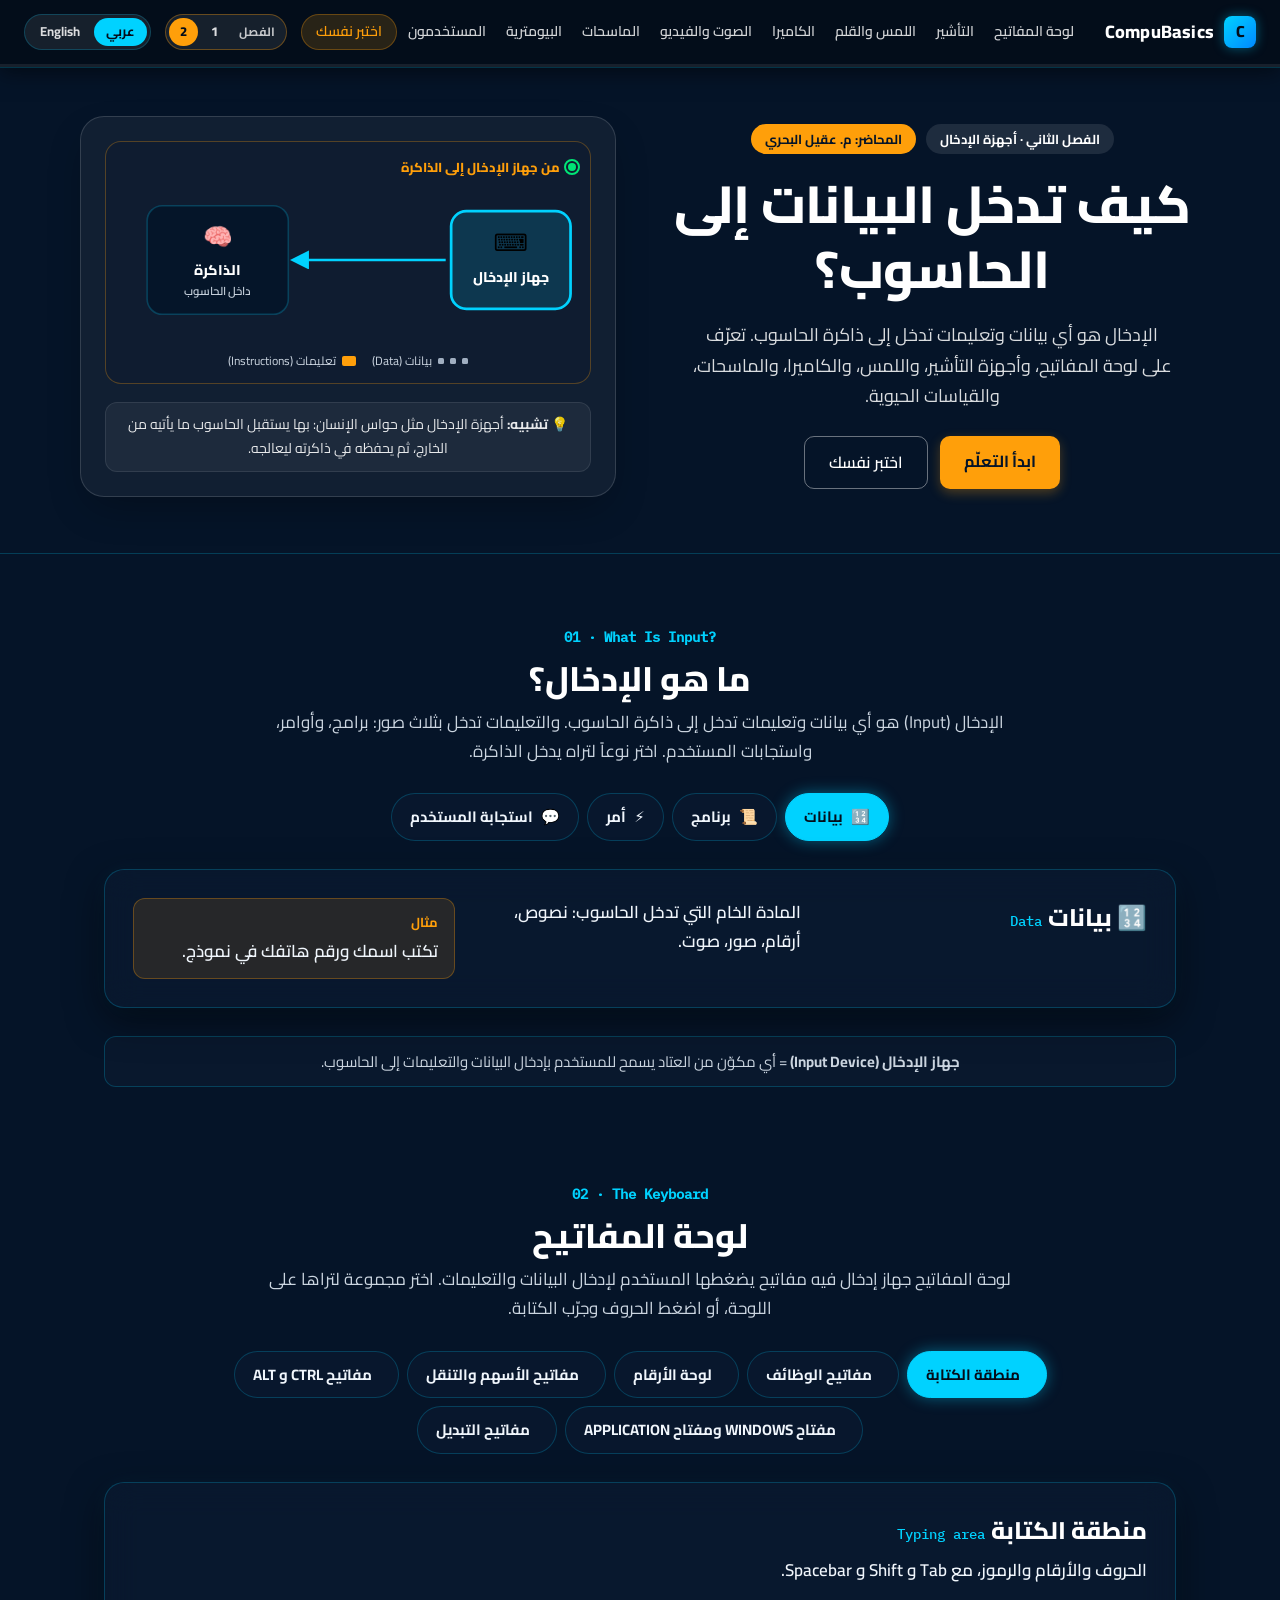
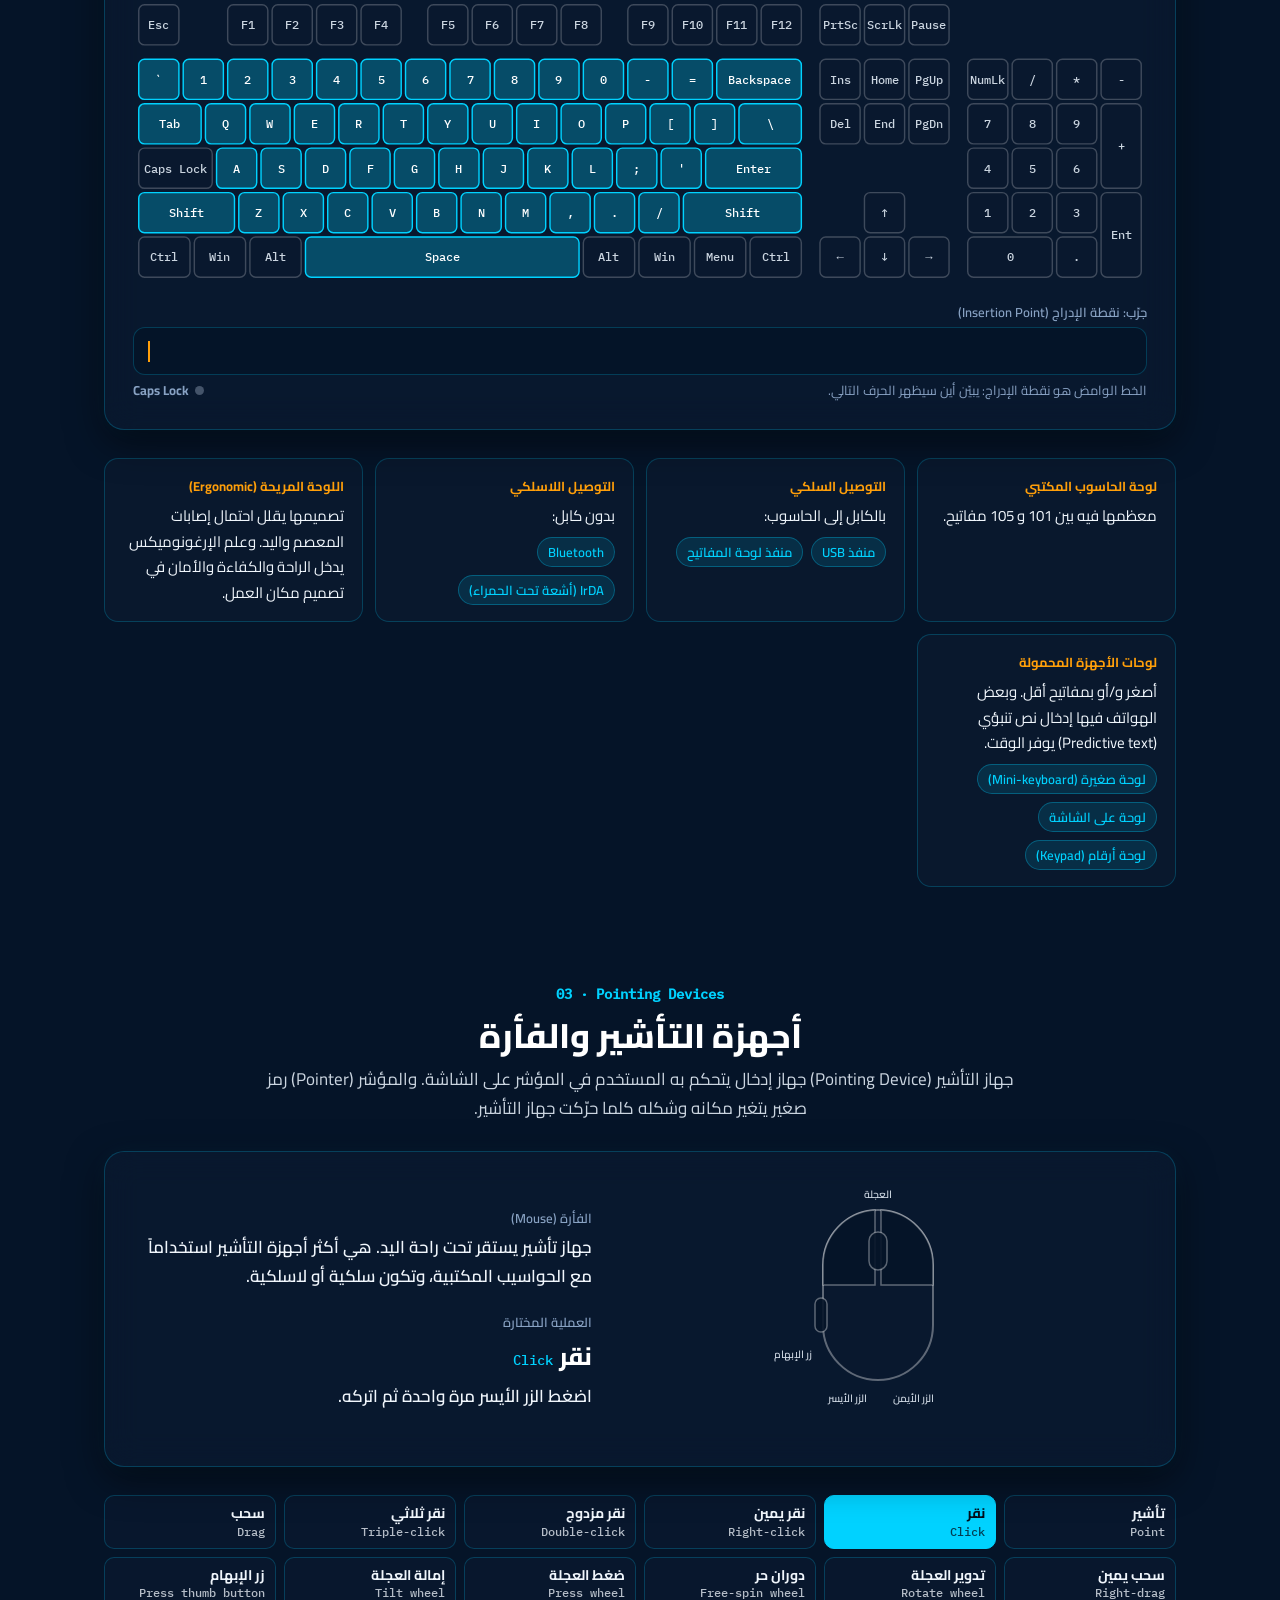
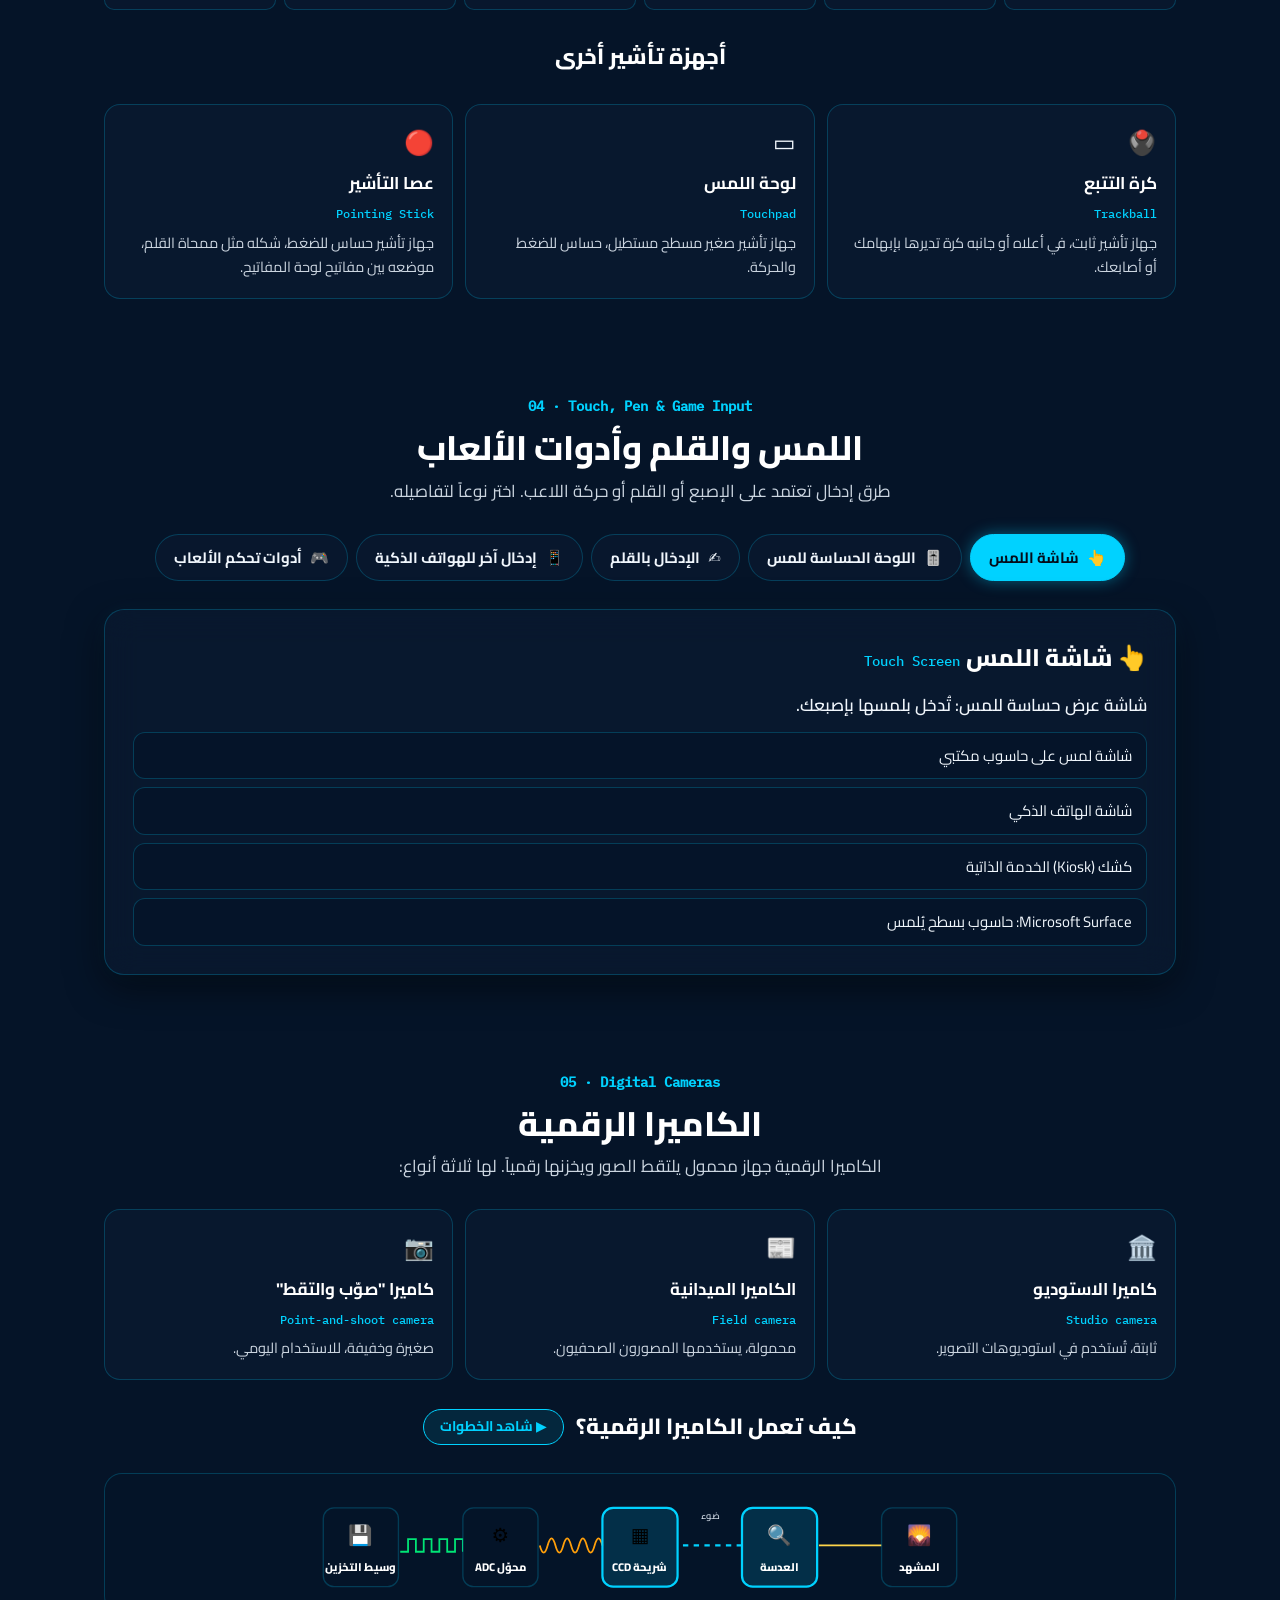
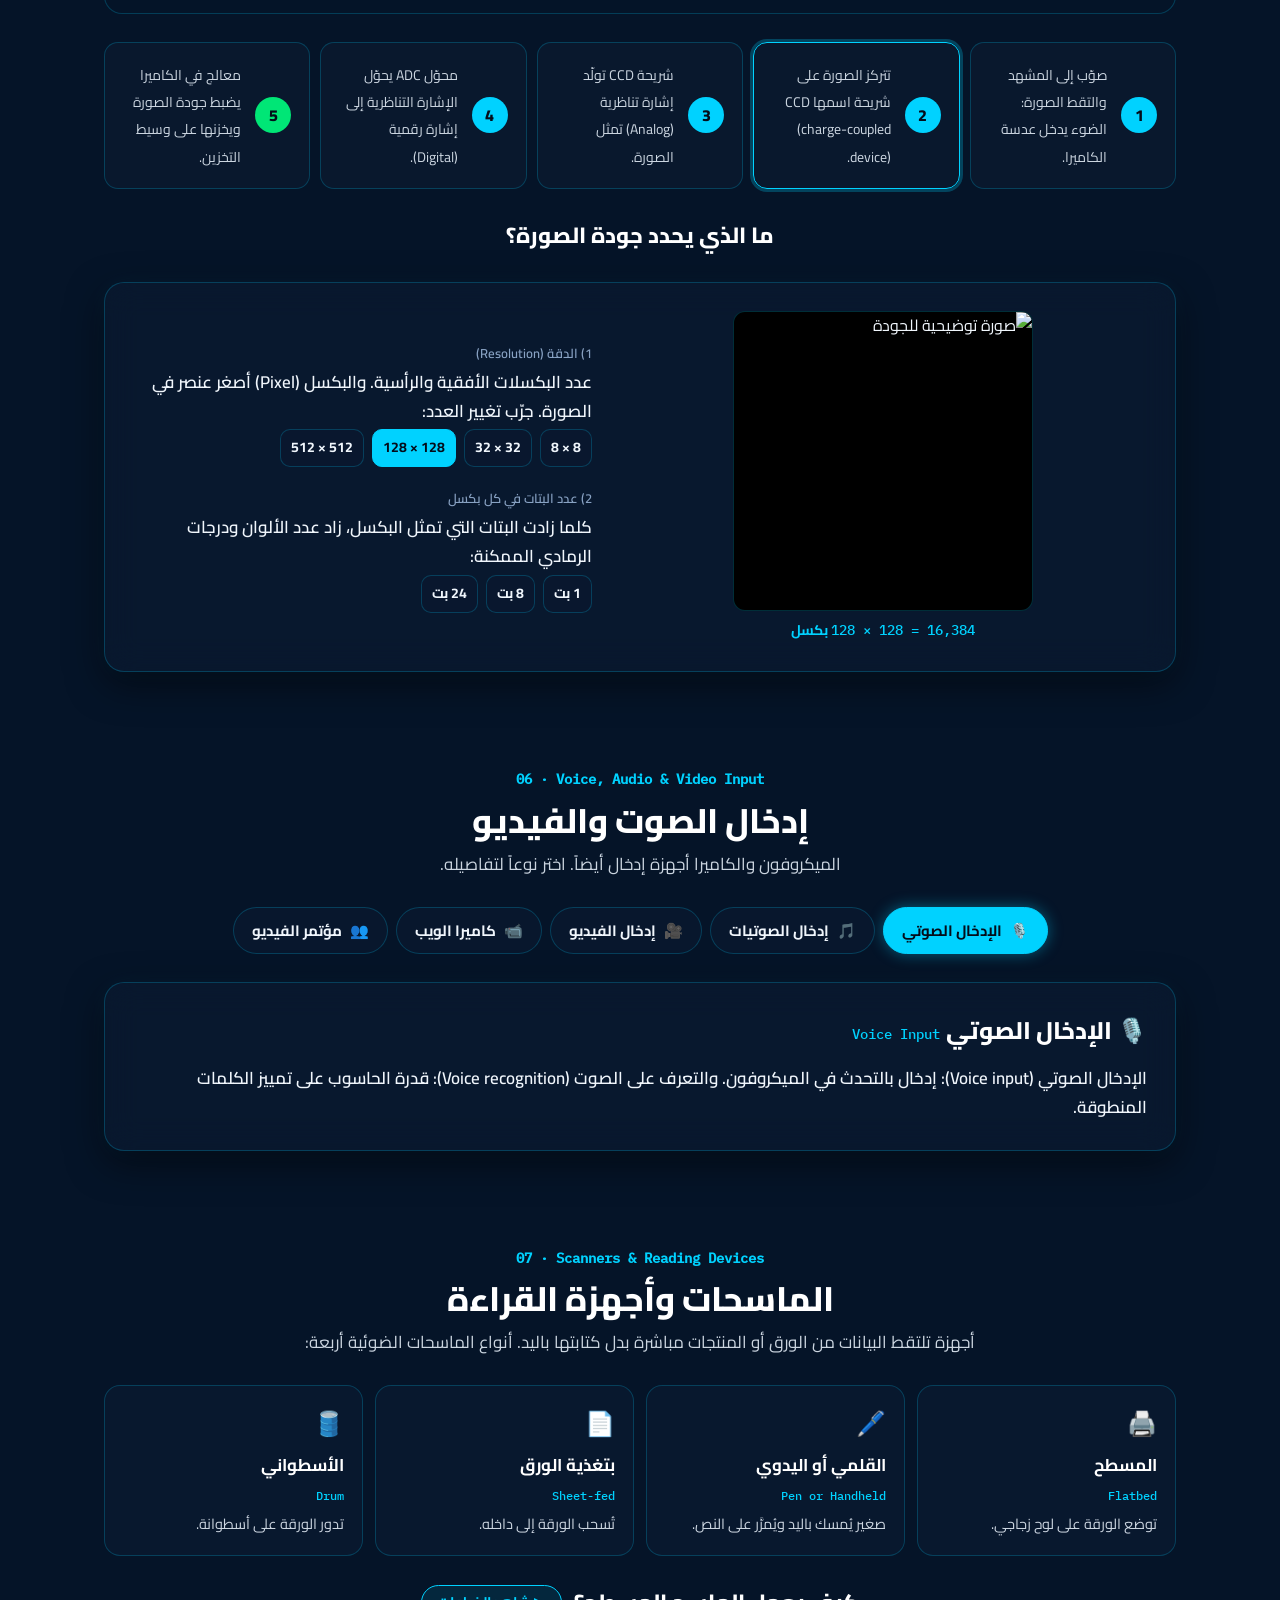
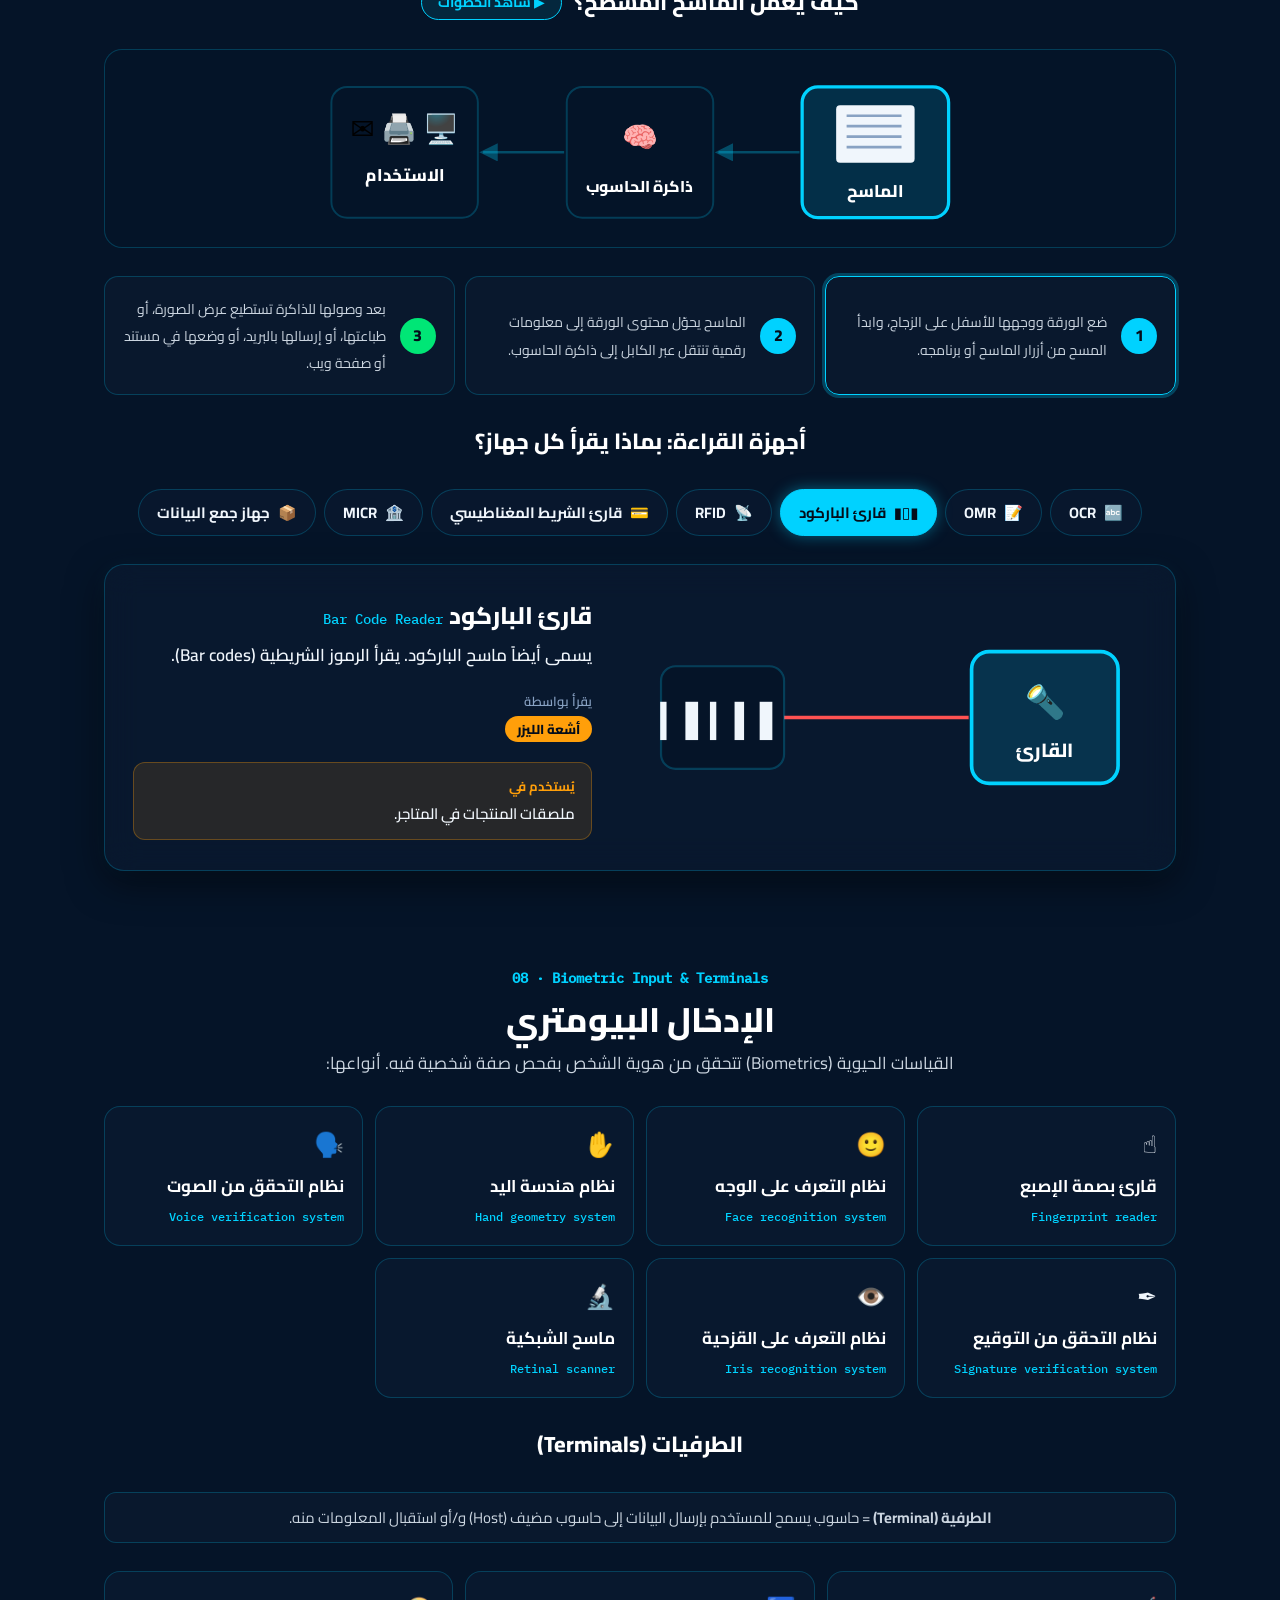
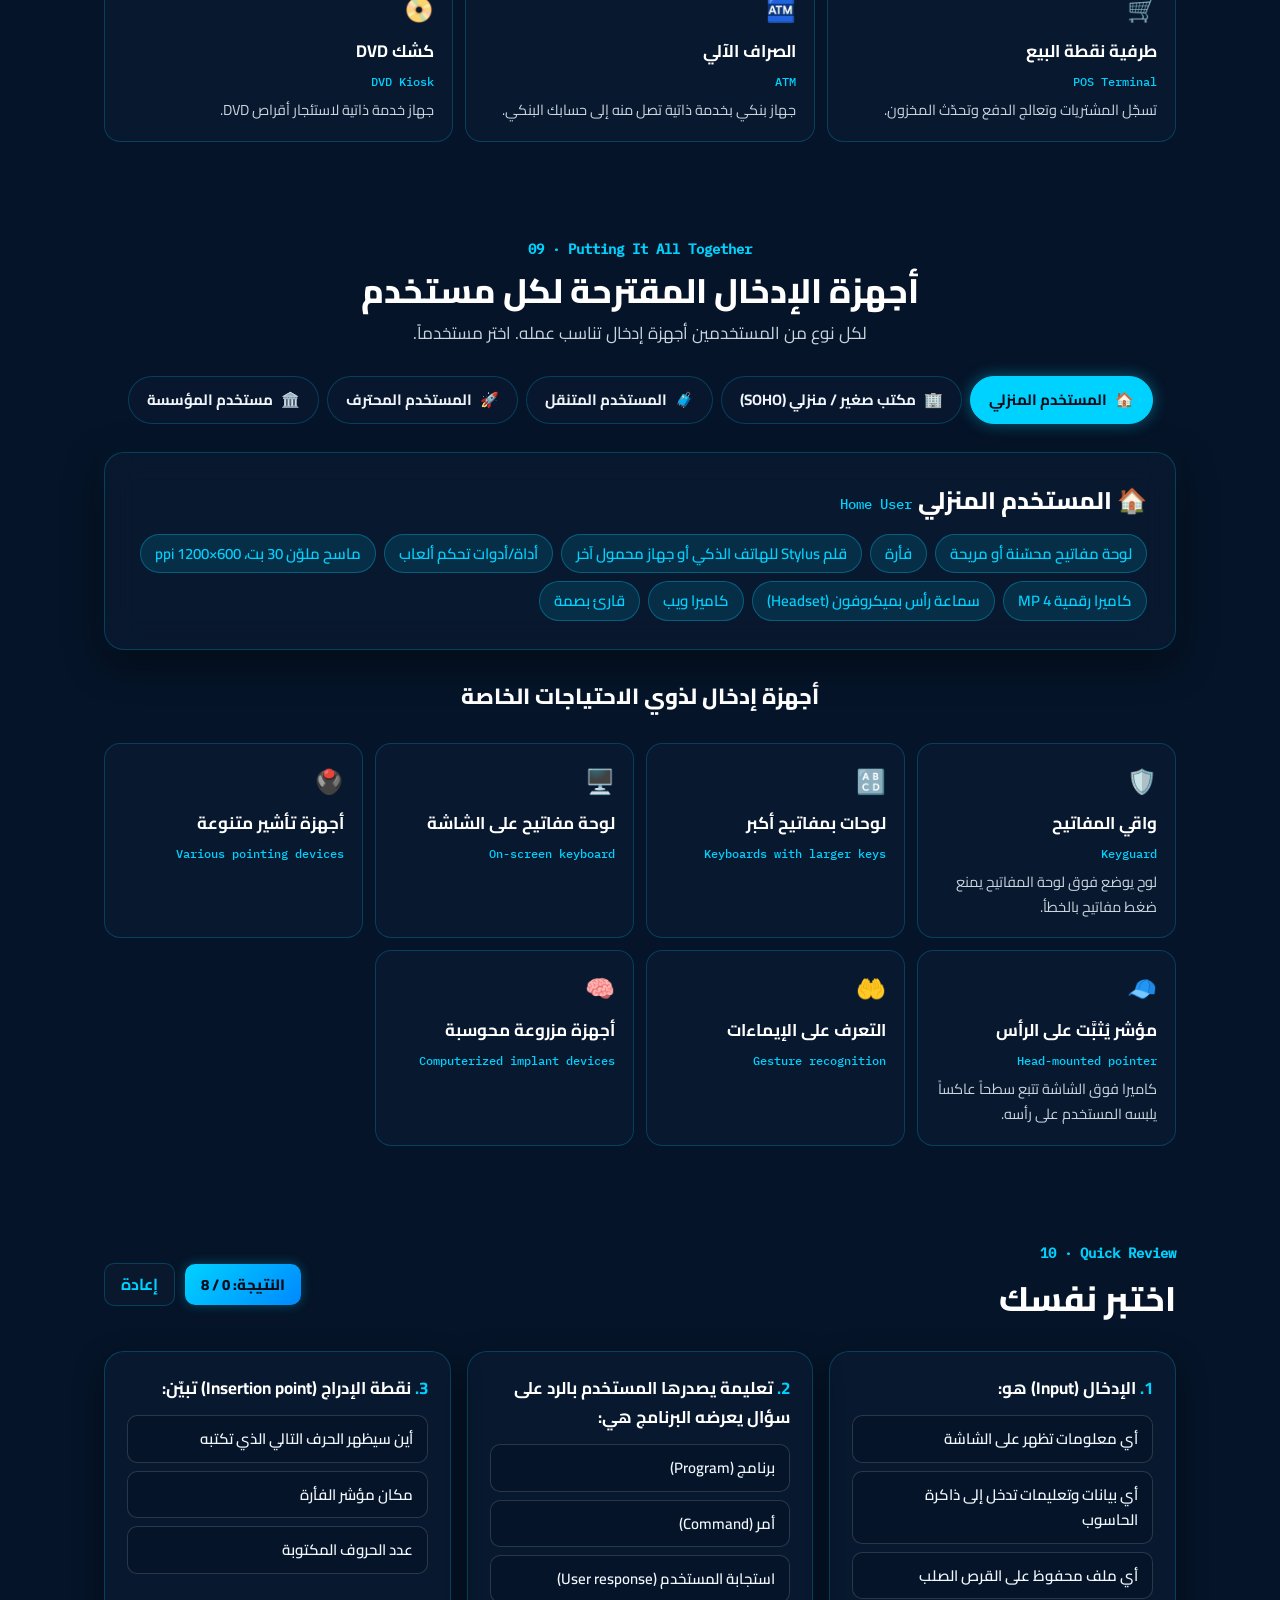
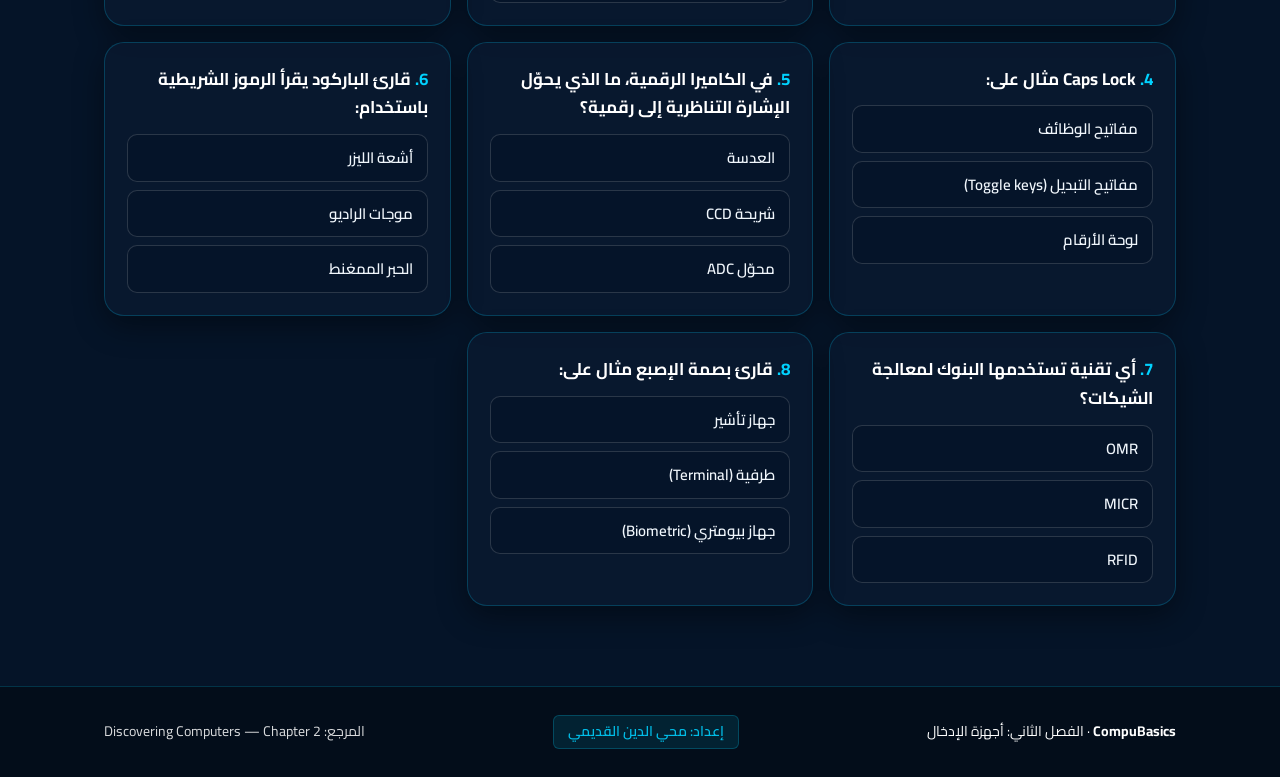
==== commit 0ecbea30: "Add files via upload" ====
--- a/chapter2.html
+++ b/chapter2.html
@@ -758,7 +758,7 @@
 .cam .light{stroke:#FFD54A} .cam .ana{stroke:var(--orange)} .cam .dig{stroke:var(--green)}
 .px-row{display:flex;gap:8px;flex-wrap:wrap;align-items:center}
 .px-row .lab{font-size:13px;font-weight:700;color:var(--muted);min-width:120px}
-.px-canvas{width:100%;max-width:300px;aspect-ratio:1;border-radius:12px;border:1px solid var(--line);image-rendering:pixelated;display:block;margin:0 auto;background:#000}
+.px-canvas{width:100%;max-width:300px;aspect-ratio:1;border-radius:12px;border:1px solid var(--line);object-fit:cover;display:block;margin:0 auto;background:#000}
 .px-read{font-size:14px;font-weight:700;color:#00D2FF;text-align:center;margin-top:8px;line-height:1.7}.px-read bdi{font-family:var(--mono);font-weight:500}
 .rd #rdObj{fill:#F0F6FC}
 
@@ -885,7 +885,7 @@
     <div class="steps3" id="camSteps"></div>
     <h3 class="sub-title" style="font-size:22px" data-t="qTitle"></h3>
     <div class="card two-col">
-      <div><canvas class="px-canvas" id="pxCanvas" width="256" height="256"></canvas><div class="px-read" id="pxRead"></div></div>
+      <div><img class="px-canvas" id="pxImg" alt="صورة توضيحية للجودة" /><div class="px-read" id="pxRead"></div></div>
       <div class="comp-info">
         <div class="kv"><span class="k" data-t="resK"></span><span class="d-def" data-t="resDef"></span><div class="px-row" id="resBtns"></div></div>
         <div class="kv"><span class="k" data-t="bitK"></span><span class="d-def" data-t="bitDef"></span><div class="px-row" id="bitBtns"></div></div>
@@ -1356,14 +1356,20 @@
    ===================================================================== */
 const CW = 760, cam = { cur: 0, play: 0 };
 function buildCam() {
-  const xs = [692, 526, 360, 194, 68].map(x => mx(CW, x)), s = rtl() ? -1 : 1, ic = ['🌄', '🔍', '▦', '⚙️', '💾'], N = t('camN'), G = t('camSig');
-  const seg = (i) => { const a = xs[i] + s * 42, b = xs[i + 1] - s * 44, y = 62; let d;
+  const xs = [692, 536, 380, 224, 68].map(x => mx(CW, x)), s = rtl() ? -1 : 1, ic = ['🌄', '🔍', '▦', '⚙️', '💾'], N = t('camN'), G = t('camSig');
+  const paths = [0, 1, 2, 3].map(i => {
+    const a = xs[i] + s * 42, b = xs[i + 1] - s * 44, y = 62; let d;
     if (i === 2) { d = `M${a},${y}`; const n = 8, st = (b - a) / n; for (let k = 0; k < n; k++) d += ` q${st / 2},${k % 2 ? 16 : -16} ${st},0`; }          // موجة ملساء = تناظرية
     else if (i === 3) { d = `M${a},${y + 7}`; const n = 8, st = (b - a) / n; for (let k = 0; k < n; k++) d += ` v${k % 2 ? 14 : -14} h${st}`; }             // نبضات مربعة = رقمية
     else d = `M${a},${y} L${b},${y}`;
-    return `<path class="ln ${i < 2 ? 'light' : i === 2 ? 'ana' : 'dig'}" data-s="${i + 1}" d="${d}"/><text class="t-sm" data-s="${i + 1}" x="${(a + b) / 2}" y="32" style="opacity:0">${esc(G[i])}</text>`; };
-  $('#camSvg').innerHTML = `<svg viewBox="0 0 ${CW} 128" role="img" aria-label="${esc(t('camHow'))}">${[0, 1, 2, 3].map(seg).join('')}
-    ${xs.map((x, i) => `<g class="n" data-n="${i}"><rect class="box" x="${x - 42}" y="20" width="84" height="88" rx="12"/><text class="t-ico" x="${x}" y="58">${ic[i]}</text><text class="t-main" x="${x}" y="90" style="font-size:12.5px">${esc(N[i])}</text></g>`).join('')}</svg>`;
+    return `<path class="ln ${i < 2 ? 'light' : i === 2 ? 'ana' : 'dig'}" data-s="${i + 1}" d="${d}"/>`;
+  }).join('');
+  const nodes = xs.map((x, i) => `<g class="n" data-n="${i}"><rect class="box" x="${x - 42}" y="20" width="84" height="88" rx="12"/><text class="t-ico" x="${x}" y="58">${ic[i]}</text><text class="t-main" x="${x}" y="90" style="font-size:12.5px">${esc(N[i])}</text></g>`).join('');
+  const labels = [0, 1, 2, 3].map(i => {
+    const a = xs[i] + s * 42, b = xs[i + 1] - s * 44;
+    return `<text class="t-sm" data-s="${i + 1}" x="${(a + b) / 2}" y="32" style="opacity:0">${esc(G[i])}</text>`;
+  }).join('');
+  $('#camSvg').innerHTML = `<svg viewBox="0 0 ${CW} 128" role="img" aria-label="${esc(t('camHow'))}">${paths}${nodes}${labels}</svg>`;
   $('#camSteps').innerHTML = CAM_STEPS.map((c, i) => `<button class="rs" type="button" data-i="${i + 1}"><span class="rs-num${i === 4 ? ' g' : ''}">${i + 1}</span><div><span class="d">${esc(c[LANG])}</span></div></button>`).join('');
 }
 function camState(st) {
@@ -1379,34 +1385,48 @@
 $('#camSteps').addEventListener('click', e => { const b = e.target.closest('.rs'); if (!b) return; cam.play++; camState(+b.dataset.i); });
 $('#camPlay').addEventListener('click', playCam);
 
-/* ---- جودة الصورة: نفس المشهد يُرسم بعدد بكسلات مختلف وبعدد بتات مختلف لكل بكسل ---- */
-const px = { res: 16, bits: 24 };
-function scene(u, v) {            // مشهد بسيط: سماء، شمس، تل
-  const sun = Math.hypot(u - .7, v - .28) < .13, hill = v > .62 + .12 * Math.sin(u * 6.2);
-  if (sun) return [255, 205, 60]; if (hill) return [40, 150 - 60 * v, 70];
-  return [70 + 90 * v, 150 + 60 * v, 235];
-}
-function quant(c, bits) {
-  if (bits === 24) return c;
-  if (bits === 1) { const g = (.3 * c[0] + .59 * c[1] + .11 * c[2]) > 128 ? 255 : 0; return [g, g, g]; }
-  const q = (x, n) => Math.round(Math.round(x / 255 * (n - 1)) * 255 / (n - 1));   // 8 بت = 3+3+2
-  return [q(c[0], 8), q(c[1], 8), q(c[2], 4)];
-}
+/* ---- جودة الصورة: عرض الصور الحقيقية من المجلدات المضافة ---- */
+const RES_MAP = {
+  8: { src: '1) الدقة (Resolution)/IMG_1223.PNG', label: '8 × 8', count: '64' },
+  32: { src: '1) الدقة (Resolution)/IMG_1224.PNG', label: '32 × 32', count: '1,024' },
+  128: { src: '1) الدقة (Resolution)/IMG_1225.PNG', label: '128 × 128', count: '16,384' },
+  512: { src: '1) الدقة (Resolution)/IMG_1226.PNG', label: '512 × 512', count: '262,144' }
+};
+
+const BIT_MAP = {
+  1: { src: '2) عدد البتات في كل بكسل/IMG_1227.PNG', label: '1 بت', colors: '2' },
+  8: { src: '2) عدد البتات في كل بكسل/IMG_1228.PNG', label: '8 بت', colors: '256' },
+  24: { src: '2) عدد البتات في كل بكسل/IMG_1229.PNG', label: '24 بت', colors: '16,777,216' }
+};
+
+const px = { mode: 'res', v: 128 };
+
 function drawPx() {
-  const c = $('#pxCanvas'), ctx = c.getContext('2d'), n = px.res, s = c.width / n;
-  for (let y = 0; y < n; y++) for (let x = 0; x < n; x++) { const col = quant(scene((x + .5) / n, (y + .5) / n), px.bits); ctx.fillStyle = `rgb(${col.map(Math.round).join()})`; ctx.fillRect(Math.floor(x * s), Math.floor(y * s), Math.ceil(s), Math.ceil(s)); }
-  const colors = px.bits === 24 ? '16,777,216' : String(2 ** px.bits);
-  $('#pxRead').innerHTML = `<div><bdi dir="ltr">${n} × ${n} = ${(n * n).toLocaleString('en')}</bdi> ${esc(t('pxUnit'))}</div><div><bdi dir="ltr">${px.bits}</bdi> ${esc(t('bit'))} → <bdi dir="ltr">${colors}</bdi> ${esc(t('colors'))}</div>`;
-  $$('#resBtns .op').forEach(b => b.classList.toggle('on', +b.dataset.v === px.res));
-  $$('#bitBtns .op').forEach(b => b.classList.toggle('on', +b.dataset.v === px.bits));
-}
+  const img = $('#pxImg');
+  if (!img) return;
+  if (px.mode === 'res') {
+    const item = RES_MAP[px.v] || RES_MAP[128];
+    img.src = item.src;
+    $('#pxRead').innerHTML = `<div><bdi dir="ltr">${item.label} = ${item.count}</bdi> ${esc(t('pxUnit'))}</div>`;
+    $$('#resBtns .op').forEach(b => b.classList.toggle('on', +b.dataset.v === px.v));
+    $$('#bitBtns .op').forEach(b => b.classList.remove('on'));
+  } else {
+    const item = BIT_MAP[px.v] || BIT_MAP[24];
+    img.src = item.src;
+    $('#pxRead').innerHTML = `<div><bdi dir="ltr">${px.v}</bdi> ${esc(t('bit'))} → <bdi dir="ltr">${item.colors}</bdi> ${esc(t('colors'))}</div>`;
+    $$('#bitBtns .op').forEach(b => b.classList.toggle('on', +b.dataset.v === px.v));
+    $$('#resBtns .op').forEach(b => b.classList.remove('on'));
+  }
+}
+
 function buildPx() {
-  $('#resBtns').innerHTML = [8, 16, 32, 64].map(v => `<button class="op" type="button" data-v="${v}" style="text-align:center">${v} × ${v}</button>`).join('');
+  $('#resBtns').innerHTML = [8, 32, 128, 512].map(v => `<button class="op" type="button" data-v="${v}" style="text-align:center">${v} × ${v}</button>`).join('');
   $('#bitBtns').innerHTML = [1, 8, 24].map(v => `<button class="op" type="button" data-v="${v}" style="text-align:center">${v} ${esc(t('bit'))}</button>`).join('');
   drawPx();
 }
-$('#resBtns').addEventListener('click', e => { const b = e.target.closest('.op'); if (b) { px.res = +b.dataset.v; drawPx(); } });
-$('#bitBtns').addEventListener('click', e => { const b = e.target.closest('.op'); if (b) { px.bits = +b.dataset.v; drawPx(); } });
+
+$('#resBtns').addEventListener('click', e => { const b = e.target.closest('.op'); if (b) { px.mode = 'res'; px.v = +b.dataset.v; drawPx(); } });
+$('#bitBtns').addEventListener('click', e => { const b = e.target.closest('.op'); if (b) { px.mode = 'bit'; px.v = +b.dataset.v; drawPx(); } });
 
 /* =====================================================================
    7) الماسح المسطح: (1) شريط الضوء يمر على الورقة (2) المعلومات الرقمية تنتقل للذاكرة (3) الاستخدام
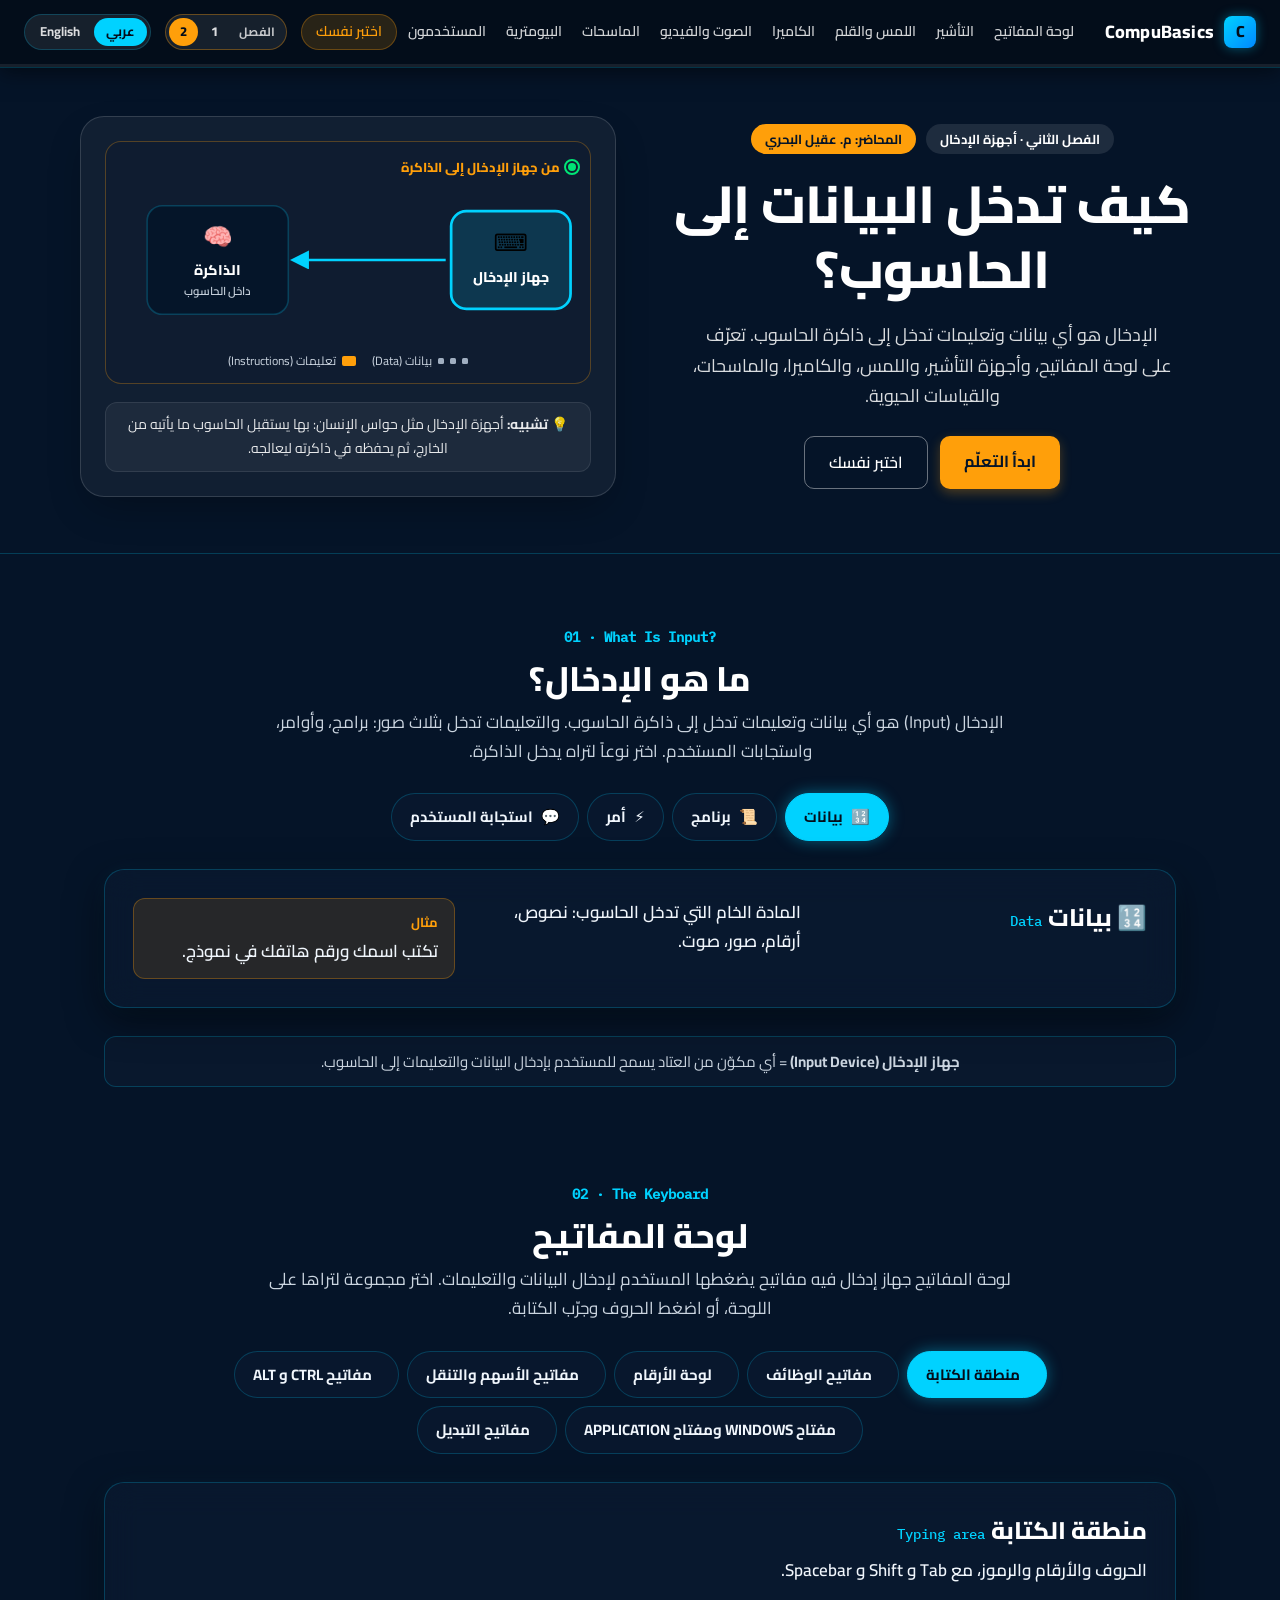
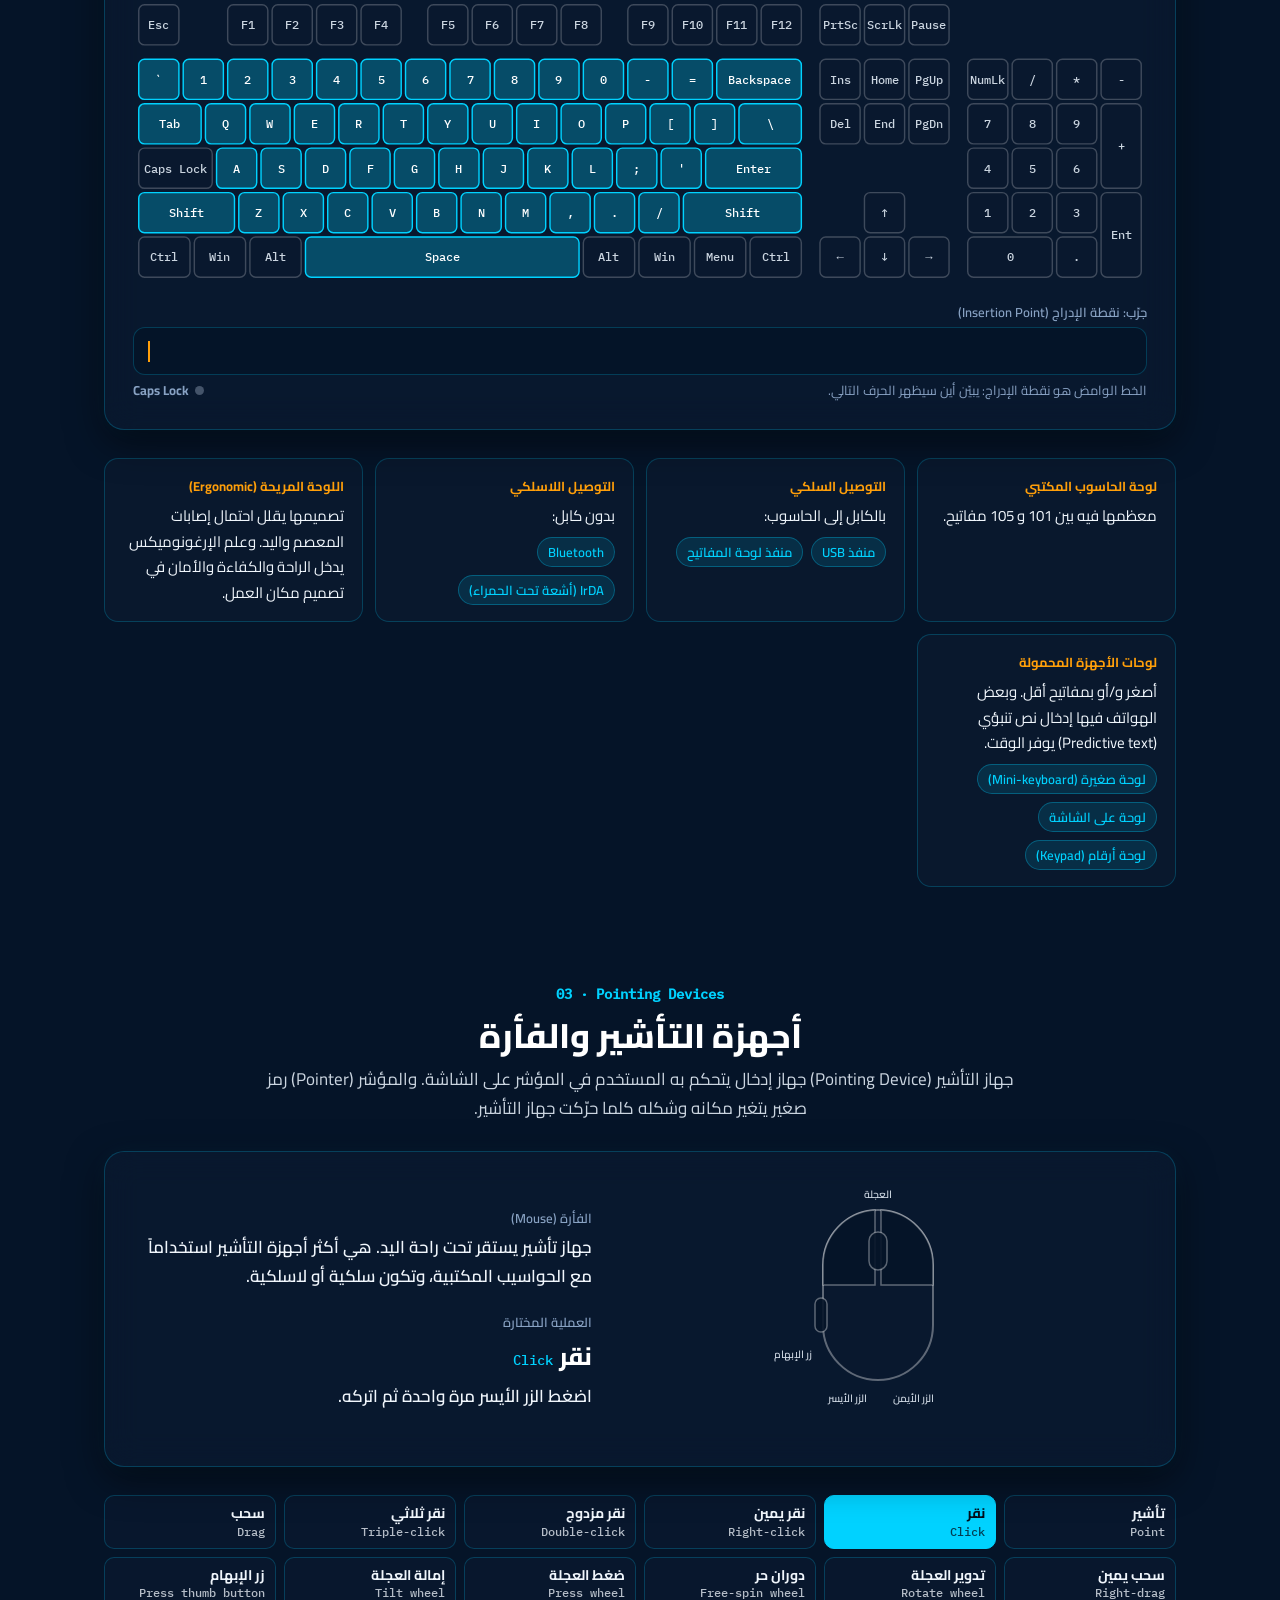
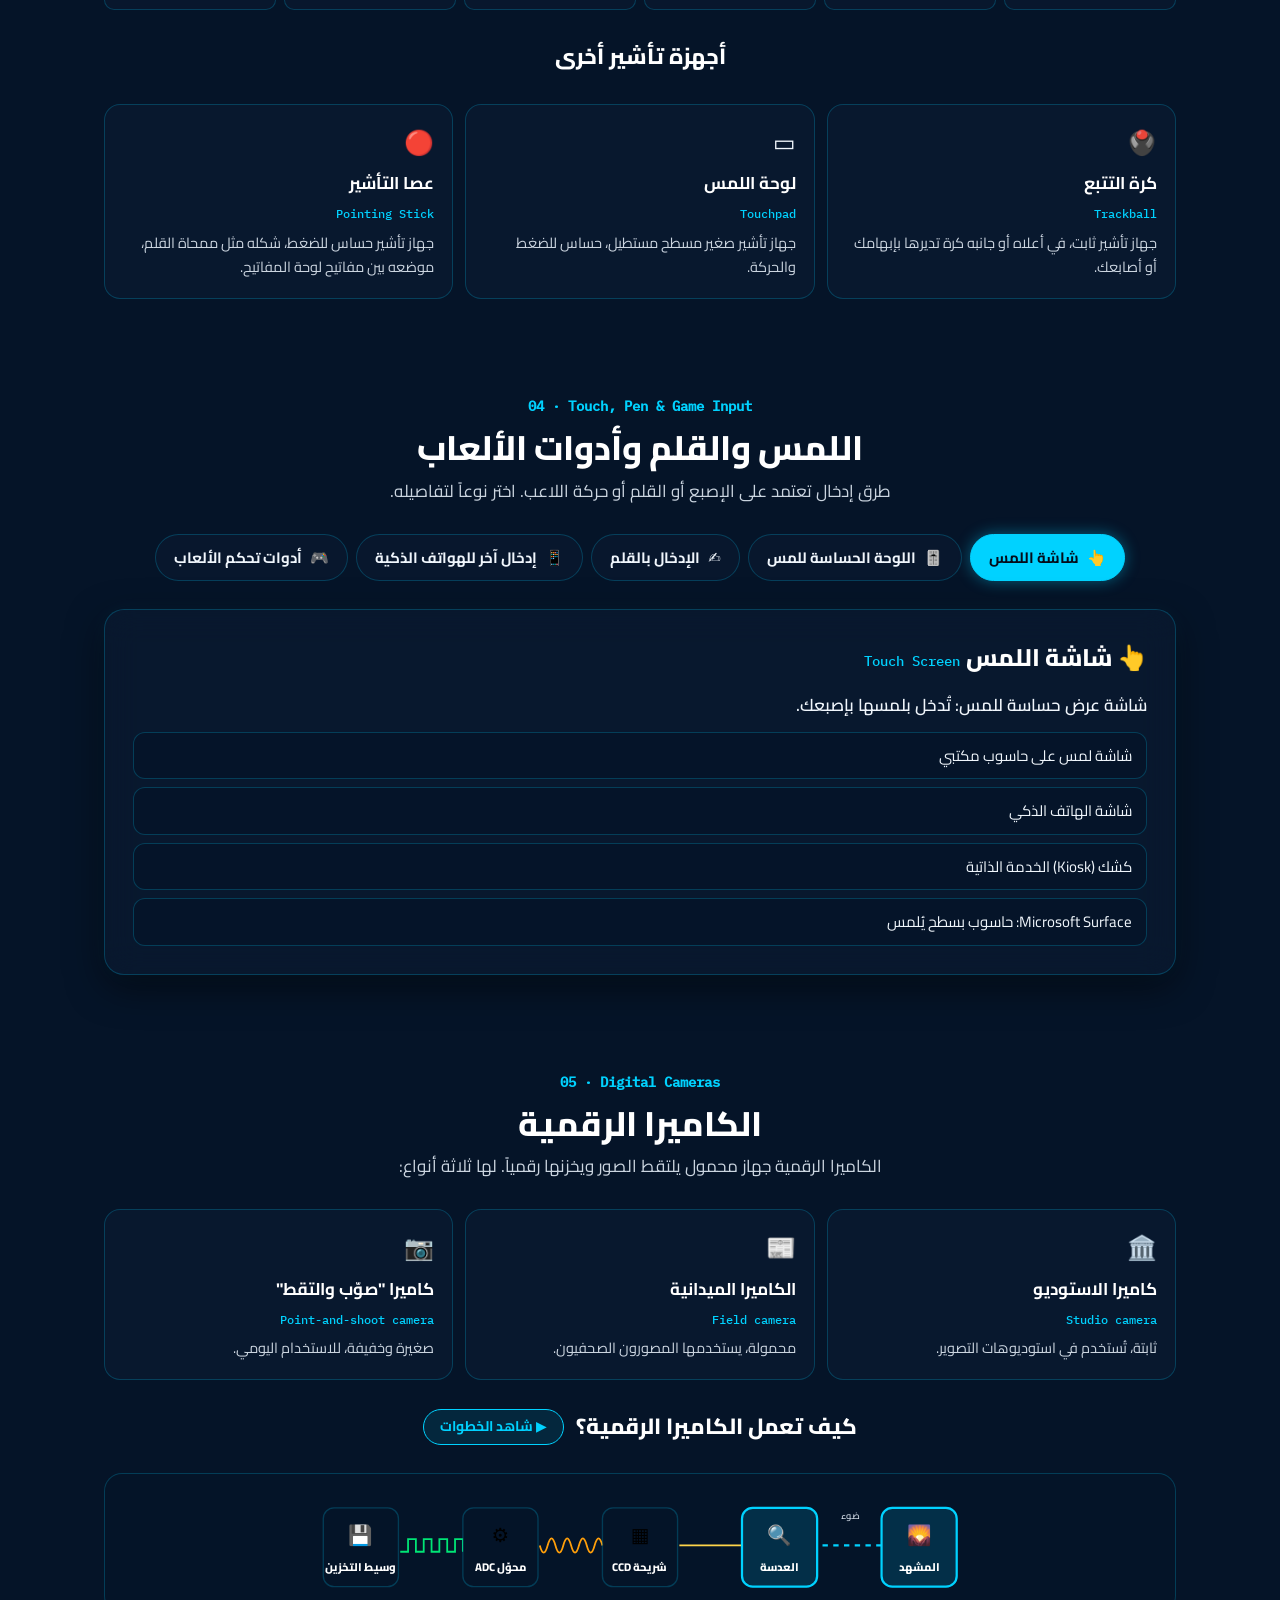
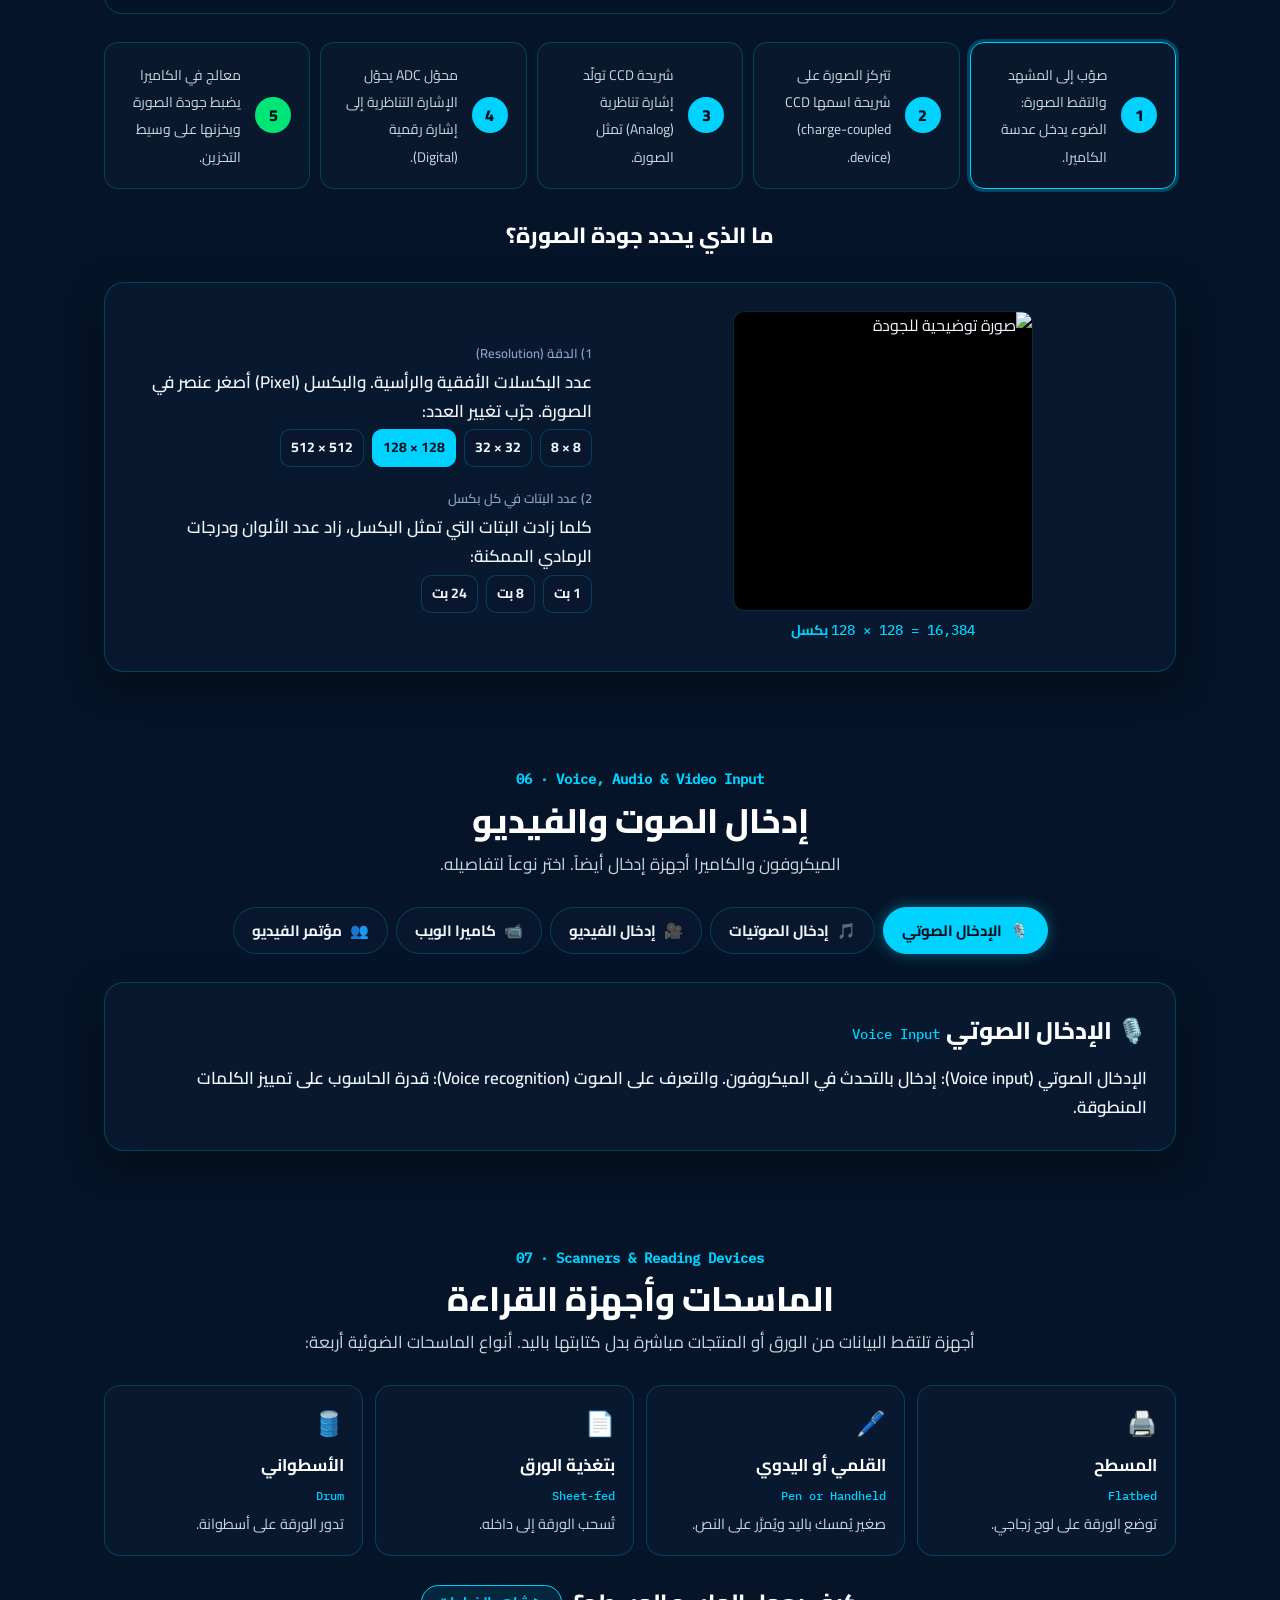
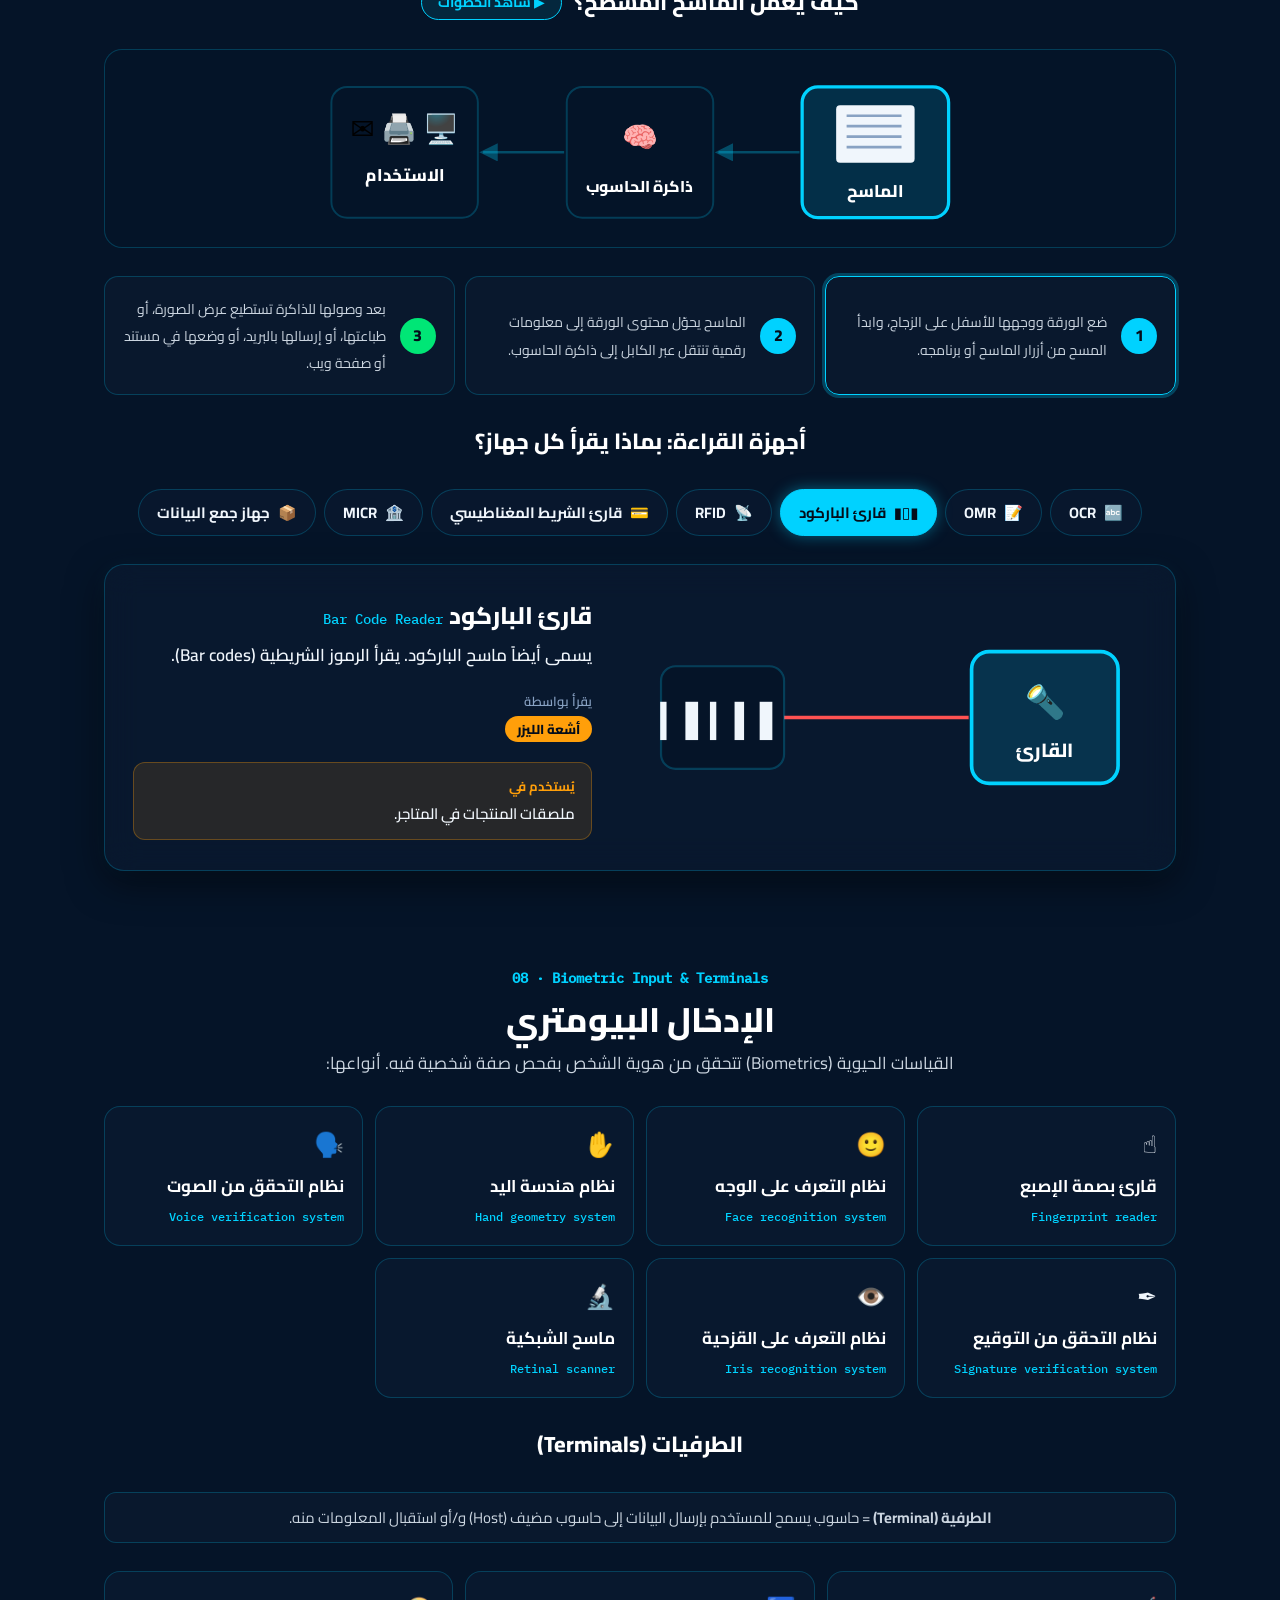
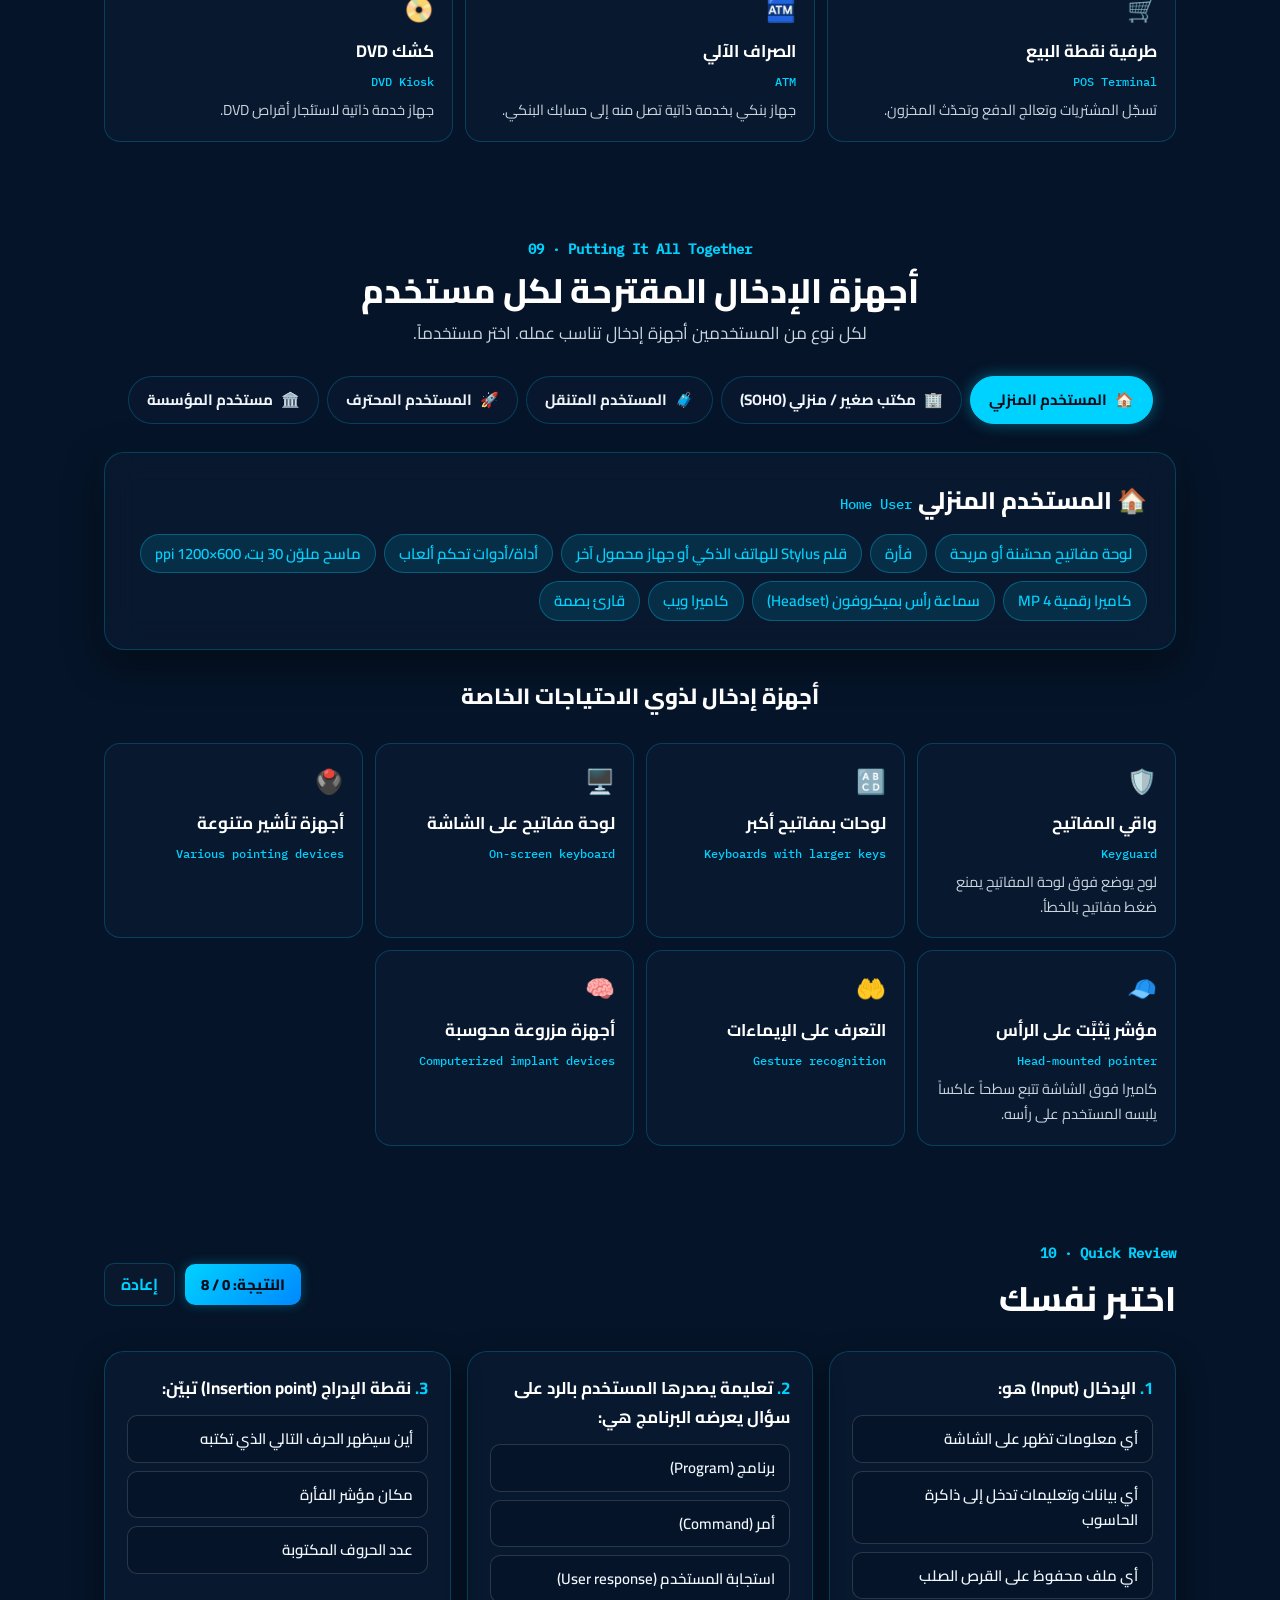
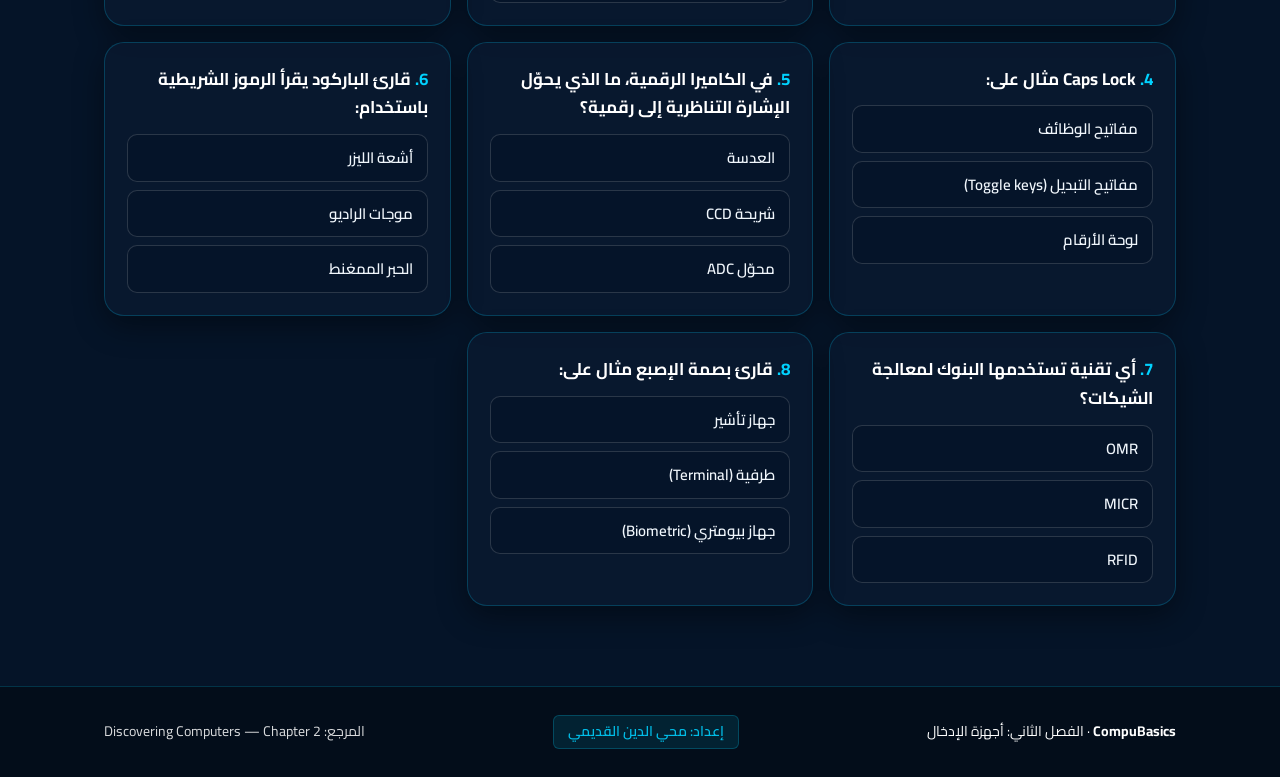
==== commit 3d9730bd: "Add files via upload" ====
--- a/chapter2.html
+++ b/chapter2.html
@@ -1387,16 +1387,16 @@
 
 /* ---- جودة الصورة: عرض الصور الحقيقية من المجلدات المضافة ---- */
 const RES_MAP = {
-  8: { src: '1) الدقة (Resolution)/IMG_1223.PNG', label: '8 × 8', count: '64' },
-  32: { src: '1) الدقة (Resolution)/IMG_1224.PNG', label: '32 × 32', count: '1,024' },
-  128: { src: '1) الدقة (Resolution)/IMG_1225.PNG', label: '128 × 128', count: '16,384' },
-  512: { src: '1) الدقة (Resolution)/IMG_1226.PNG', label: '512 × 512', count: '262,144' }
+  8: { src: 'quality/res-8.webp', label: '8 × 8', count: '64' },
+  32: { src: 'quality/res-32.webp', label: '32 × 32', count: '1,024' },
+  128: { src: 'quality/res-128.webp', label: '128 × 128', count: '16,384' },
+  512: { src: 'quality/res-512.webp', label: '512 × 512', count: '262,144' }
 };
 
 const BIT_MAP = {
-  1: { src: '2) عدد البتات في كل بكسل/IMG_1227.PNG', label: '1 بت', colors: '2' },
-  8: { src: '2) عدد البتات في كل بكسل/IMG_1228.PNG', label: '8 بت', colors: '256' },
-  24: { src: '2) عدد البتات في كل بكسل/IMG_1229.PNG', label: '24 بت', colors: '16,777,216' }
+  1: { src: 'quality/bit-1.webp', label: '1 بت', colors: '2' },
+  8: { src: 'quality/bit-8.webp', label: '8 بت', colors: '256' },
+  24: { src: 'quality/bit-24.webp', label: '24 بت', colors: '16,777,216' }
 };
 
 const px = { mode: 'res', v: 128 };
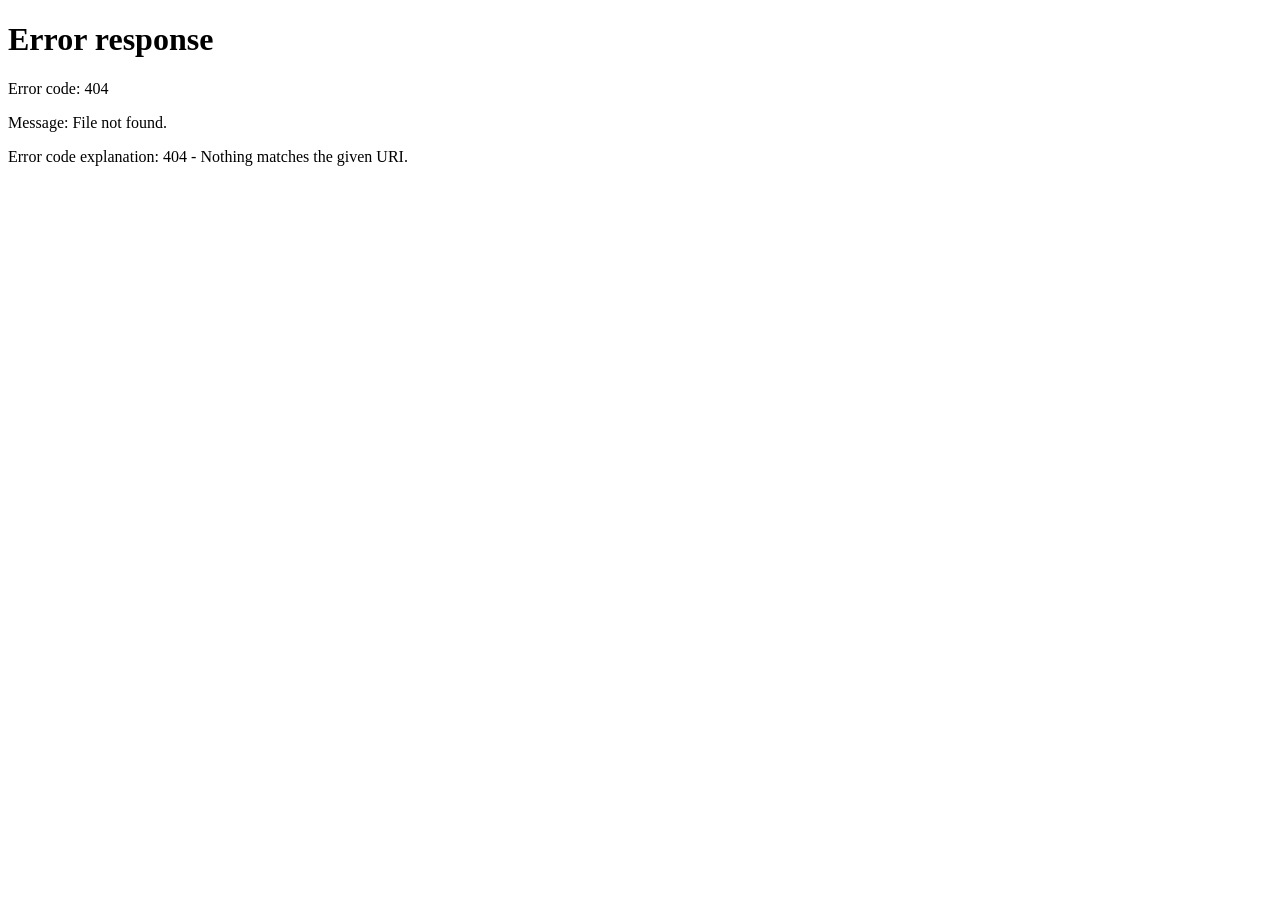
==== commit 82b7a498: "Add files via upload" ====
--- a/chapter2.html
+++ b/chapter2.html
@@ -1,1551 +1,6 @@
 <!DOCTYPE html>
-<html lang="ar" dir="rtl">
-<head>
-<meta charset="utf-8">
+<html lang="ar" dir="rtl"><head><meta charset="utf-8"><title>الفصل الثاني — أجهزة الإدخال</title>
 <meta name="viewport" content="width=device-width, initial-scale=1">
-<title>CompuBasics - الفصل الثاني: أجهزة الإدخال</title>
-<style>@font-face{font-family:'Cairo';font-style:normal;font-weight:200 1000;font-display:swap;src:url([data-uri]) format('woff2');unicode-range:U+0600-06FF,U+0750-077F,U+0870-088E,U+0890-0891,U+0897-08E1,U+08E3-08FF,U+200C-200E,U+2010-2011,U+204F,U+2E41,U+FB50-FDFF,U+FE70-FE74,U+FE76-FEFC}
-@font-face{font-family:'Cairo';font-style:normal;font-weight:200 1000;font-display:swap;src:url([data-uri]) format('woff2');unicode-range:U+0000-00FF,U+0131,U+0152-0153,U+02BB-02BC,U+02C6,U+02DA,U+02DC,U+0304,U+0308,U+0329,U+2000-206F,U+20AC,U+2122,U+2191,U+2193,U+2212,U+2215,U+FEFF,U+FFFD}
-@font-face{font-family:'IBM Plex Mono';font-style:normal;font-weight:500;font-display:swap;src:url([data-uri]) format('woff2');unicode-range:U+0000-00FF,U+0131,U+0152-0153,U+02BB-02BC,U+02C6,U+02DA,U+02DC,U+0304,U+0308,U+0329,U+2000-206F,U+20AC,U+2122,U+2191,U+2193,U+2212,U+2215,U+FEFF,U+FFFD}</style>
-<style>
-/* =====================================================================
-   CompuBasics — ثنائي اللغة (عربي / English)
-   مبدأ الحركة: كل حركة إمّا (1) تمثّل عملية حقيقية في الحاسوب (انتقال بيانات، معالجة، حفظ)
-   أو (2) استجابة مباشرة لتفاعل الطالب. لا توجد حركات زخرفية.
-   الرسومات تنعكس مع اتجاه اللغة: العربية من اليمين لليسار، والإنجليزية من اليسار لليمين.
-   ===================================================================== */
-:root{
-  --navy:#051428; --blue:#00D2FF; --blue2:#00F0FF;
-  --orange:#FF9F0A; --orange-deep:#FF7700; --cream:rgba(255,159,10,0.15);
-  --green:#00E676; --green-deep:#00C853; --green-bg:rgba(0,230,118,0.15);
-  --red:#FF5252; --red-deep:#D50000; --red-bg:rgba(255,82,82,0.15);
-  --bg:#051428; --card:#0A192F; --line:rgba(0,210,255,0.22); --line2:rgba(255,255,255,0.15);
-  --muted:#88A2C3; --text2:#CBD5E0; --chip:rgba(0,210,255,0.12);
-  --data:#00D2FF;            /* لون البيانات التكنولوجي */
-  --info:#00E676;            /* لون المعلومات */
-  --mono:'IBM Plex Mono',ui-monospace,Consolas,monospace;
-  --header-h:64px;
-}
-*{box-sizing:border-box}
-html{scroll-behavior:smooth;scroll-padding-top:calc(var(--header-h) + 12px)}
-body{margin:0;background:var(--bg);color:#F0F6FC;font-family:'Cairo',system-ui,sans-serif;line-height:1.7;-webkit-font-smoothing:antialiased;overflow-x:hidden}
-a{color:inherit;text-decoration:none}
-button{font:inherit;color:inherit}
-p{margin:0}
-.mono{font-family:var(--mono);font-weight:500}
-.ltr{direction:ltr;unicode-bidi:isolate}
-/* التسمية الثانوية باللغة الأخرى: إنجليزية بخط Mono في الوضع العربي، وعربية بخط Cairo في الوضع الإنجليزي */
-html[lang=ar] .alt{font-family:var(--mono);font-weight:500}
-html[lang=en] .alt{font-family:'Cairo',system-ui,sans-serif;font-weight:600}
-
-/* ---------- Header ---------- */
-.site-header{position:sticky;top:0;z-index:20;background:rgba(4,13,26,0.94);backdrop-filter:blur(16px);-webkit-backdrop-filter:blur(16px);color:#fff;border-bottom:1px solid rgba(0,210,255,0.2);box-shadow:0 4px 20px rgba(0,0,0,.5)}
-.header-container{max-width:1280px;margin:0 auto;padding:10px 24px;display:flex;align-items:center;gap:14px;min-height:var(--header-h)}
-.brand{display:flex;align-items:center;gap:10px;flex:none}
-.brand-logo{width:32px;height:32px;border-radius:8px;background:linear-gradient(135deg,#00D2FF,#0088FF);display:grid;place-items:center;font-weight:800;color:#040D1A;font-size:16px;box-shadow:0 0 12px rgba(0,210,255,0.4)}
-.brand-name{font-weight:800;font-size:18px;letter-spacing:.2px;color:#FFFFFF}
-.brand-sub{font-size:14px;color:rgba(255,255,255,0.75)}
-.header-instructor{font-size:12px;opacity:.9;background:rgba(0,210,255,.15);border:1px solid rgba(0,210,255,.3);color:#00D2FF;padding:2px 10px;border-radius:6px;margin-inline-start:4px}
-.header-nav{flex:1 1 auto;min-width:0;display:flex;justify-content:flex-end;gap:2px;font-size:14px;font-weight:600;align-items:center;overflow-x:auto;scrollbar-width:none}
-.header-nav::-webkit-scrollbar{display:none}
-.header-nav a{padding:5px 12px;border-radius:999px;white-space:nowrap;color:rgba(255,255,255,.82);transition:background .2s,color .2s}
-.header-nav a:hover{color:#00D2FF;background:rgba(0,210,255,.12)}
-.header-nav a.active{color:#00D2FF;background:rgba(0,210,255,.18);border:1px solid rgba(0,210,255,.3)}
-.header-nav a.nav-quiz{color:var(--orange);background:rgba(255,159,10,.15);padding:5px 14px;border:1px solid rgba(255,159,10,.3)}
-.header-nav a.nav-quiz.active{background:var(--orange);color:#040D1A}
-.lang-switch{flex:none;display:inline-flex;background:rgba(255,255,255,.08);border:1px solid rgba(0,210,255,.22);border-radius:999px;padding:3px;gap:2px}
-.lang-switch button{cursor:pointer;border:0;background:transparent;color:rgba(255,255,255,.85);font-weight:700;font-size:13px;line-height:1.5;padding:4px 12px;border-radius:999px;transition:background .2s,color .2s}
-.lang-switch button:hover{color:#00D2FF;background:rgba(0,210,255,.1)}
-.lang-switch button[aria-pressed=true]{background:#00D2FF;color:#040D1A}
-.read-progress{height:3px;background:rgba(255,255,255,.08)}
-.read-progress span{display:block;height:100%;width:0;background:linear-gradient(90deg,#00D2FF,#FF9F0A)}
-
-/* ---------- Hero ---------- */
-.hero-section{background:var(--navy);color:#fff;padding:56px 24px 72px}
-.hero-container{max-width:1120px;margin:0 auto;display:grid;grid-template-columns:repeat(auto-fit,minmax(min(100%,420px),1fr));gap:48px;align-items:center}
-.hero-text-block{display:flex;flex-direction:column;gap:18px;align-items:center;text-align:center}
-.hero-badges{display:flex;gap:10px;flex-wrap:wrap;align-items:center;justify-content:center}
-.hero-badge{font-size:13px;font-weight:700;background:rgba(255,255,255,.1);padding:4px 14px;border-radius:999px}
-.hero-instructor{font-size:13px;font-weight:700;background:var(--orange);color:var(--navy);padding:4px 14px;border-radius:999px}
-.hero-section h1{margin:0;font-size:clamp(32px,5vw,52px);line-height:1.25;font-weight:800;text-wrap:pretty;text-align:center}
-.hero-lead{font-size:18px;opacity:.85;max-width:520px;text-wrap:pretty;text-align:center;margin-left:auto;margin-right:auto}
-.hero-buttons{display:flex;gap:12px;flex-wrap:wrap;margin-top:6px;justify-content:center}
-.btn{display:inline-block;font-weight:700;padding:12px 24px;border-radius:10px;transition:transform .15s,box-shadow .15s,background .2s}
-.btn-primary{background:var(--orange);color:var(--navy);box-shadow:0 4px 12px rgba(243,156,18,.3)}
-.btn-primary:hover{transform:translateY(-1px);box-shadow:0 6px 16px rgba(243,156,18,.4)}
-.btn-ghost{border:1.5px solid rgba(255,255,255,.4);color:#fff;font-weight:600}
-.btn-ghost:hover{background:rgba(255,255,255,.08)}
-
-.sim-card{background:rgba(255,255,255,.05);border:1.5px solid rgba(255,255,255,.14);border-radius:24px;padding:24px;display:flex;flex-direction:column;gap:18px;box-shadow:0 16px 40px -10px rgba(0,0,0,.3)}
-.sim-panel{background:rgba(15,28,48,.7);border-radius:16px;padding:14px 14px 12px;border:1px solid rgba(243,156,18,.3)}
-.sim-head{display:flex;justify-content:space-between;align-items:center;gap:10px;font-size:13px;margin-bottom:6px;flex-wrap:wrap}
-.sim-title{font-weight:800;color:var(--orange);display:flex;align-items:center;gap:8px}
-.live-dot{position:relative;display:inline-block;width:8px;height:8px;border-radius:50%;background:#7C8BA0;flex:none}
-.live-dot.on{background:var(--green)}
-.live-dot.on::after{content:"";position:absolute;inset:-4px;border-radius:50%;border:2px solid var(--green);animation:livePing 1.6s ease-out infinite}
-@keyframes livePing{from{transform:scale(.6);opacity:.9}to{transform:scale(1.6);opacity:0}}
-.auto-toggle{cursor:pointer;font-size:12px;font-weight:700;color:#fff;background:rgba(255,255,255,.08);border:1px solid rgba(255,255,255,.2);border-radius:999px;padding:3px 12px;transition:background .2s}
-.auto-toggle:hover{background:rgba(255,255,255,.16)}
-
-.legend{display:flex;gap:16px;justify-content:center;flex-wrap:wrap;font-size:12px;margin-top:4px}
-.legend span{display:inline-flex;align-items:center;gap:6px}
-.lg-data{display:inline-flex;gap:2px}
-.lg-data i{width:6px;height:6px;border-radius:1.5px;background:var(--data)}
-.lg-info{width:10px;height:13px;border-radius:2px;background:var(--info)}
-.hero-section .legend{color:#CBD5E0}
-.hero-section .lg-data i{background:#A0AEC0}
-
-.hero-cards{display:grid;grid-template-columns:repeat(auto-fit,minmax(min(100%,160px),1fr));gap:12px}
-.hc{position:relative;overflow:hidden;text-align:start;cursor:pointer;border-radius:14px;padding:14px 16px;border:1.5px solid rgba(255,255,255,.15);background:rgba(255,255,255,.04);color:#fff;display:flex;flex-direction:column;gap:2px;transition:background .3s,border-color .3s,color .3s}
-.hc:hover{border-color:rgba(243,156,18,.6)}
-.hc.on{background:var(--orange);border-color:var(--orange);color:var(--navy)}
-.hc-top{display:flex;justify-content:space-between;align-items:center;gap:6px}
-.hc-top .alt{font-size:12px;opacity:.8}
-.hc-icon{font-size:22px}
-.hc-name{font-size:22px;font-weight:800}
-.hc-chef{font-size:13px;opacity:.85}
-.sim-analogy{font-size:14px;opacity:.9;text-wrap:pretty;text-align:center;background:rgba(255,255,255,.06);padding:10px 16px;border-radius:12px;border:1px solid rgba(255,255,255,.1)}
-
-/* شريط التقدم التلقائي: يوضح متى ينتقل العرض إلى المرحلة التالية */
-.autobar{position:absolute;bottom:0;inset-inline-start:0;height:3px;width:0;background:currentColor;opacity:.45}
-.autobar.run{animation:autobar var(--step-ms,3500ms) linear forwards}
-@keyframes autobar{from{width:0}to{width:100%}}
-
-/* ---------- Sections ---------- */
-.main-container{max-width:1120px;margin:0 auto;padding:0 24px}
-.section{padding:72px 0 24px;display:flex;flex-direction:column;gap:28px}
-.section-header{display:flex;flex-direction:column;gap:6px;text-align:center;align-items:center}
-.section-subtitle{font-size:14px;font-weight:700;color:var(--blue);font-family:var(--mono)}
-html[lang=en] .section-subtitle{font-family:'Cairo',system-ui,sans-serif}
-.section-title{margin:0;font-size:clamp(26px,3.6vw,34px);font-weight:800;line-height:1.35;color:#FFFFFF;text-wrap:balance}
-.section-desc{font-size:17px;color:var(--text2);max-width:760px;text-wrap:pretty}
-.sub-title{margin:0;font-size:24px;font-weight:800;text-align:center;color:#FFFFFF}
-.sub-title small{font-size:15px;color:var(--blue);font-weight:600}
-.card{background:rgba(10,25,47,0.85);backdrop-filter:blur(16px);-webkit-backdrop-filter:blur(16px);border:1px solid var(--line);border-radius:20px;padding:28px;color:#F0F6FC;box-shadow:0 12px 36px rgba(0,0,0,0.5),0 0 20px rgba(0,210,255,0.06)}
-.kv{display:flex;flex-direction:column;gap:4px}
-.kv .k{font-size:13px;color:var(--muted);font-weight:600}
-.kv.example{background:rgba(255,159,10,0.12);border:1px solid rgba(255,159,10,0.3);border-radius:12px;padding:12px 16px}
-.kv.example .k{color:var(--orange);font-weight:700}
-.swap{animation:swapIn .35s ease}
-@keyframes swapIn{from{opacity:0;transform:translateY(6px)}to{opacity:1;transform:none}}
-
-/* Cycle pills */
-.pills{display:flex;gap:8px;flex-wrap:wrap;align-items:center;justify-content:center}
-.pill{position:relative;overflow:hidden;cursor:pointer;display:flex;align-items:center;gap:8px;padding:10px 18px;border-radius:999px;border:1.5px solid var(--line);background:rgba(10,25,47,0.7);color:#F0F6FC;font-weight:700;font-size:15px;transition:all .25s}
-.pill:hover{border-color:var(--blue)}
-.pill.on{background:var(--blue);color:#040D1A;border-color:var(--blue);box-shadow:0 0 15px rgba(0,210,255,0.4)}
-.pill .alt{font-size:12px;opacity:.75}
-.stage-detail{display:grid;grid-template-columns:minmax(0,1.15fr) minmax(0,1fr);gap:28px;align-items:center}
-.stage-info{display:flex;flex-direction:column;gap:16px}
-.stage-name{font-size:26px;font-weight:800;color:#FFFFFF}
-.stage-name .alt{font-size:15px;color:var(--blue)}
-.stage-what{font-size:18px;font-weight:600;color:#F0F6FC}
-.stage-ex{font-size:17px;font-weight:600;color:#FF9F0A}
-
-/* Cycle diagram (SVG) */
-.cycle-diagram svg{display:block;width:100%;height:auto;overflow:visible}
-.cyc{--n-fill:rgba(10,25,47,0.9);--n-stroke:rgba(0,210,255,0.3);--n-text:#FFFFFF;--n-muted:#88A2C3;--n-on:rgba(255,159,10,0.25);--l:rgba(0,210,255,0.35);--pk-data:var(--data)}
-[data-theme=dark] .cyc{--n-fill:rgba(5,20,40,0.95);--n-stroke:rgba(0,210,255,0.4);--n-text:#fff;--n-muted:#88A2C3;--n-on:rgba(255,159,10,0.3);--l:rgba(0,210,255,0.4);--pk-data:#00D2FF}
-.cyc .node rect{fill:var(--n-fill);stroke:var(--n-stroke);stroke-width:1.5;transition:fill .35s,stroke .35s}
-.cyc .node.on rect{fill:var(--n-on);stroke:var(--orange);stroke-width:2.5}
-.cyc text{text-anchor:middle}
-.cyc .t-ico{font-size:21px}
-.cyc .t-main{fill:var(--n-text);font-weight:800;font-size:13px}
-.cyc .t-alt{fill:var(--n-muted);font-size:9.5px}
-html[lang=ar] .t-alt{font-family:var(--mono);font-weight:500}
-html[lang=en] .t-alt{font-family:'Cairo',system-ui,sans-serif;font-weight:600;font-size:10.5px}
-.cyc .link{stroke:var(--l);stroke-width:2;fill:none;transition:stroke .35s}
-.cyc .link.on{stroke:var(--orange);stroke-width:2.5}
-.cyc .ah{fill:var(--l)}
-.cyc .ah-on{fill:var(--orange)}
-.cyc .pk-data rect{fill:var(--pk-data)}
-.cyc .pk-info rect.doc{fill:var(--info)}
-.cyc .pk-info line{stroke:#fff;stroke-width:1.4;stroke-linecap:round}
-
-/* Data vs information */
-.data-info{position:relative}
-.data-info-grid{display:grid;grid-template-columns:minmax(0,1fr) auto minmax(0,1fr);gap:16px;align-items:stretch}
-.di-card{background:rgba(10,25,47,0.8);border-radius:18px;padding:24px;display:flex;flex-direction:column;gap:10px;text-align:center;align-items:center;border:1.5px solid var(--line);transition:box-shadow .3s}
-.di-data{border:1.5px dashed rgba(0,210,255,0.4)}
-.di-info{border:1.5px solid var(--green)}
-.di-emoji{font-size:24px}
-.di-label{font-size:13px;font-weight:700;color:var(--muted)}
-.di-info .di-label{color:var(--green-deep)}
-.di-text{font-size:16px;color:#F0F6FC}
-.di-sample{font-family:var(--mono);font-weight:500;font-size:18px;background:rgba(5,20,40,0.85);color:#00D2FF;border-radius:8px;padding:6px 16px;direction:ltr;border:1px solid var(--line);transition:box-shadow .3s}
-.di-result{font-size:18px;font-weight:700;background:var(--green-bg);color:#00E676;border:1px solid rgba(0,230,118,0.4);border-radius:8px;padding:6px 16px;transition:box-shadow .3s}
-.di-note{font-size:14px;color:var(--muted)}
-.di-sample.hl{box-shadow:0 0 0 3px rgba(0,210,255,0.45)}
-.di-result.hl{box-shadow:0 0 0 3px rgba(0,230,118,0.45)}
-.data-info-arrow{display:flex;flex-direction:column;align-items:center;justify-content:center;gap:6px;color:var(--blue);font-weight:700;font-size:14px;min-width:80px}
-.gear{display:inline-block;font-size:32px;line-height:1}
-.data-info-arrow-icon{font-size:24px;line-height:1;display:inline-block}
-.tok{position:absolute;top:0;left:0;pointer-events:none;opacity:0;z-index:2}
-.tok-data{display:flex;gap:3px}
-.tok-data i{width:9px;height:9px;border-radius:2px;background:var(--data)}
-.tok-info{width:16px;height:20px;border-radius:3px;background:var(--info);box-shadow:0 2px 6px rgba(0,230,118,0.5)}
-.plain-note{font-size:15px;color:var(--text2);text-align:center;background:rgba(10,25,47,0.8);padding:12px 18px;border-radius:12px;border:1px solid var(--line)}
-
-/* ---------- Components ---------- */
-.components-grid{display:grid;grid-template-columns:repeat(auto-fit,minmax(min(100%,180px),1fr));gap:12px}
-.cb{cursor:pointer;text-align:center;border-radius:16px;padding:18px;border:1.5px solid var(--line);background:rgba(10,25,47,0.75);color:#F0F6FC;display:flex;flex-direction:column;align-items:center;justify-content:center;gap:6px;transition:all .25s}
-.cb:hover{border-color:var(--blue)}
-.cb.on{background:linear-gradient(135deg,rgba(0,210,255,0.25),rgba(0,210,255,0.05));border-color:var(--blue);color:#fff;box-shadow:0 0 20px rgba(0,210,255,0.3)}
-.cb-ico{font-size:26px;margin-bottom:2px}
-.cb .alt{font-size:12px;opacity:.75}
-.cb-name{font-size:19px;font-weight:800;line-height:1.4}
-.cb-fac{font-size:13px;opacity:.85;color:var(--muted)}
-.comp-detail{display:grid;grid-template-columns:minmax(0,1.25fr) minmax(0,1fr);gap:28px;align-items:center}
-.comp-info{display:flex;flex-direction:column;gap:20px}
-.comp-func{font-size:22px;font-weight:800;color:#FFFFFF}
-.comp-fac{font-size:15px;color:var(--text2)}
-.chips{display:flex;flex-wrap:wrap;gap:8px}
-.chip{background:var(--chip);color:#00D2FF;border:1px solid rgba(0,210,255,0.3);font-weight:600;font-size:15px;padding:6px 14px;border-radius:999px}
-.comp-svg svg{display:block;width:100%;height:auto}
-.cmp .box{fill:rgba(5,20,40,0.85);stroke:var(--line);stroke-width:1.5;transition:fill .35s,stroke .35s}
-.cmp .n.on .box{fill:rgba(0,210,255,0.15);stroke:var(--blue);stroke-width:2.5}
-.cmp .n.dim{opacity:.55}
-.cmp .n{transition:opacity .35s}
-.cmp .other .box{stroke-dasharray:5 4}
-.cmp text{text-anchor:middle}
-.cmp .t-main{fill:#FFFFFF;font-weight:800;font-size:13px}
-.cmp .t-sm{fill:#F0F6FC;font-weight:700;font-size:12px}
-.cmp .t-ico{font-size:20px}
-.cmp .inner{fill:rgba(10,25,47,0.9);stroke:var(--line2);stroke-width:1.2;transition:fill .35s,stroke .35s}
-.cmp .n.on .inner{fill:rgba(0,210,255,0.2);stroke:var(--blue2)}
-.cmp .ln{stroke:rgba(0,210,255,0.3);stroke-width:2;fill:none;transition:stroke .35s}
-.cmp .ln.on{stroke:var(--blue);stroke-width:2.5;stroke-dasharray:6 6;animation:flow .9s linear infinite}
-.cmp .ah{fill:rgba(0,210,255,0.3)}
-.cmp .ah-on{fill:var(--blue)}
-@keyframes flow{from{stroke-dashoffset:12}to{stroke-dashoffset:0}}
-
-/* ---------- Software ---------- */
-.sw-grid{display:grid;grid-template-columns:repeat(auto-fit,minmax(min(100%,300px),1fr));gap:16px}
-.sw-card{border-radius:18px;padding:28px;display:flex;flex-direction:column;gap:10px;text-align:center;align-items:center;background:rgba(10,25,47,0.85);border:1.5px solid var(--line);color:#F0F6FC}
-.sw-sys{background:rgba(5,20,40,0.95);border-color:var(--blue);box-shadow:0 0 20px rgba(0,210,255,0.15)}
-.sw-app{background:rgba(10,25,47,0.85);border:1.5px solid var(--line2)}
-.sw-ico{font-size:28px}
-.sw-card .alt{font-size:13px}
-.sw-sys .alt{color:var(--blue)}
-.sw-app .alt{color:var(--muted)}
-.sw-name{font-size:24px;font-weight:800;color:#FFFFFF}
-.sw-role{font-size:17px}
-.sw-sys .sw-role{color:#CBD5E0}
-.sw-app .sw-role{color:var(--text2)}
-.sw-tags{display:flex;gap:8px;flex-wrap:wrap;justify-content:center;margin-top:6px}
-.sw-sys .sw-tags span{background:rgba(0,210,255,.15);border:1px solid rgba(0,210,255,.3);color:#00D2FF;padding:4px 12px;border-radius:999px;font-size:14px}
-.sw-app .sw-tags span{background:var(--chip);padding:4px 12px;border-radius:999px;font-size:14px;color:#F0F6FC;border:1px solid var(--line);font-weight:600}
-.run-head{display:flex;align-items:center;justify-content:center;gap:12px;flex-wrap:wrap}
-.play-btn{cursor:pointer;font-size:14px;font-weight:700;border:1.5px solid var(--blue);background:rgba(0,210,255,0.1);color:var(--blue);border-radius:999px;padding:5px 16px;transition:all .2s}
-.play-btn:hover{background:var(--blue);color:#040D1A}
-.run-steps{display:grid;grid-template-columns:repeat(auto-fit,minmax(min(100%,220px),1fr));gap:12px}
-.rs{cursor:pointer;text-align:start;background:rgba(10,25,47,0.8);border:1.5px solid var(--line);border-radius:14px;padding:18px;display:flex;gap:14px;align-items:center;color:#F0F6FC;transition:all .25s}
-.rs:hover{border-color:var(--blue)}
-.rs.on{border-color:var(--blue);box-shadow:0 0 0 3px rgba(0,210,255,.25)}
-.rs-num{flex:none;width:36px;height:36px;border-radius:50%;background:var(--blue);color:#040D1A;display:grid;place-items:center;font-weight:800;font-size:16px}
-.rs-num.g{background:var(--green)}
-.rs strong{font-size:17px;color:#FFFFFF}
-.rs .d{color:var(--text2);font-size:14px}
-.run-svg{background:rgba(5,20,40,0.9);border:1px solid var(--line);border-radius:18px;padding:16px 12px 8px}
-.run-svg svg{display:block;width:100%;max-width:680px;height:auto;margin:0 auto}
-.prg .box{fill:rgba(10,25,47,0.9);stroke:var(--line2);stroke-width:1.5;transition:fill .35s,stroke .35s}
-.prg .n.on .box{fill:rgba(0,210,255,0.15);stroke:var(--blue2);stroke-width:2.5}
-.prg text{text-anchor:middle}
-.prg .t-main{fill:#FFFFFF;font-weight:800;font-size:13px}
-.prg .ico{fill:none;stroke:#00D2FF;stroke-width:2}
-.prg .ico-f{fill:#00D2FF}
-.prg .ln{stroke:rgba(0,210,255,0.3);stroke-width:2;fill:none;transition:stroke .35s}
-.prg .ln.on{stroke:var(--blue2);stroke-width:2.5}
-.prg .ah{fill:rgba(0,210,255,0.3)}
-.prg .ah-on{fill:var(--blue2)}
-.prg .badge rect{fill:var(--blue2)}
-.prg .badge line{stroke:#040D1A;stroke-width:1.3;stroke-linecap:round}
-.prg .badge{transition:opacity .3s}
-.prg .win{transition:opacity .35s}
-.prog-box{background:rgba(255,159,10,0.12);border:1px solid rgba(255,159,10,0.3);border-radius:18px;padding:24px 28px;display:flex;flex-direction:column;gap:6px;text-align:center;color:#F0F6FC}
-.prog-box .k{font-size:13px;color:var(--orange);font-weight:700}
-.prog-box p{font-size:17px}
-.prog-box p.ex{font-size:15px;color:var(--text2)}
-
-/* ---------- Categories ---------- */
-.cat-scroll{overflow-x:auto;padding-bottom:6px}
-.cat-grid{display:grid;grid-template-columns:repeat(7,minmax(0,1fr)) minmax(0,1.15fr);column-gap:8px;row-gap:6px;align-items:end;min-width:900px}
-.kb{grid-row:1;cursor:pointer;display:flex;flex-direction:column;justify-content:flex-end;align-items:center;gap:4px;text-align:center;border-radius:12px;padding:12px 8px;border:1.5px solid var(--line);background:rgba(10,25,47,0.8);color:#F0F6FC;transition:all .25s}
-.kb:hover{border-color:var(--blue)}
-.kb.emb{background:rgba(255,159,10,0.12);border-color:rgba(255,159,10,0.3)}
-.kb.on{background:var(--blue);color:#040D1A;border-color:var(--blue);box-shadow:0 0 15px rgba(0,210,255,0.4)}
-.kb-ico{font-size:22px;margin-bottom:2px}
-.kb-short{font-size:14px;font-weight:800;line-height:1.35;hyphens:auto;overflow-wrap:anywhere}
-html[lang=en] .kb-short{font-size:13px}
-.kb.emb{grid-column:8;margin-inline-start:14px}
-.cat-sep{grid-column:8;grid-row:1 / span 3;align-self:stretch;border-inline-start:2px dashed var(--line2);margin-inline-start:2px;pointer-events:none}
-.cat-bracket{grid-column:1 / span 2;grid-row:2;display:flex;flex-direction:column;align-items:center;gap:2px}
-.cat-bracket i{display:block;width:calc(100% - 16px);height:9px;border:2px solid var(--line2);border-top:0;border-radius:0 0 8px 8px}
-.cat-bracket span{font-size:12px;font-weight:700;color:var(--muted);text-align:center;line-height:1.4}
-.cat-axis{grid-column:1 / span 7;grid-row:3;height:22px;display:flex;align-items:center;gap:10px;font-size:13px;font-weight:700;color:var(--muted)}
-.axis-line{flex:1;height:2px;background:var(--line2);position:relative}
-.axis-line::after{content:"";position:absolute;top:50%;transform:translateY(-50%);border:6px solid transparent}
-[dir=rtl] .axis-line::after{left:-2px;border-right:9px solid var(--line2);border-left:0}
-[dir=ltr] .axis-line::after{right:-2px;border-left:9px solid var(--line2);border-right:0}
-.cat-detail{display:flex;flex-direction:column;gap:20px}
-.cat-top{display:grid;grid-template-columns:repeat(auto-fit,minmax(min(100%,260px),1fr));gap:24px}
-.cat-name{font-size:24px;font-weight:800;color:#FFFFFF}
-.cat-alt{font-size:13px;color:var(--blue)}
-.cat-desc{font-size:17px;font-weight:600;color:#F0F6FC}
-.emb-box{border-top:1px solid var(--line);padding-top:20px;display:flex;flex-direction:column;gap:12px}
-.emb-box[hidden]{display:none}
-.emb-title{font-size:17px;font-weight:800;text-align:center;color:#FFFFFF}
-.emb-grid{display:grid;grid-template-columns:repeat(auto-fit,minmax(min(100%,260px),1fr));gap:10px}
-.emb-grid div{background:rgba(5,20,40,0.8);border:1px solid var(--line);border-radius:12px;padding:14px 16px;text-align:center}
-.emb-grid span{font-size:14px;color:var(--text2)}
-
-/* ---------- Information system ---------- */
-.el-grid{display:grid;grid-template-columns:repeat(auto-fit,minmax(min(100%,140px),1fr));gap:10px}
-.el{border-radius:14px;padding:16px 12px;border:1.5px solid var(--line);background:rgba(10,25,47,0.8);color:#88A2C3;transition:all .35s;display:flex;flex-direction:column;align-items:center;justify-content:center;text-align:center;gap:4px}
-.el.on{background:var(--green);color:#040D1A;border-color:var(--green);box-shadow:0 0 15px rgba(0,230,118,0.4)}
-.el.pop{animation:pop .45s ease}
-@keyframes pop{0%{transform:scale(1)}40%{transform:scale(1.06)}100%{transform:scale(1)}}
-.el-ico{font-size:22px}
-.el-name{font-size:19px;font-weight:800}
-.el .alt{font-size:12px;opacity:.8}
-.st-list{display:flex;flex-direction:column;gap:10px}
-.st{cursor:pointer;text-align:start;display:flex;gap:14px;align-items:center;border-radius:14px;padding:14px 18px;border:1.5px solid var(--line);background:rgba(10,25,47,0.6);color:#F0F6FC;font-size:16px;transition:all .25s}
-.st:hover{border-color:var(--green)}
-.st.on{background:rgba(10,25,47,0.95);border-color:var(--green)}
-.st-num{flex:none;width:32px;height:32px;border-radius:50%;background:var(--line);color:#F0F6FC;display:grid;place-items:center;font-weight:800;font-size:15px;transition:all .25s}
-.st.on .st-num{background:var(--green);color:#040D1A}
-.st-text{font-weight:600}
-
-/* ---------- Pros & cons ---------- */
-.pc-grid{display:grid;grid-template-columns:repeat(auto-fit,minmax(min(100%,300px),1fr));gap:16px}
-.pc{background:rgba(10,25,47,0.85);border-radius:18px;padding:24px;display:flex;flex-direction:column;gap:14px;border:1px solid var(--line)}
-.pc-pro{border-top:5px solid var(--green)}
-.pc-con{border-top:5px solid var(--red)}
-.pc-title{font-size:20px;font-weight:800;text-align:center}
-.pc-pro .pc-title{color:#00E676}
-.pc-con .pc-title{color:#FF5252}
-.pc-list{display:flex;flex-direction:column;gap:12px}
-.pc-item{display:flex;gap:10px;align-items:flex-start}
-.pc-item>span{font-size:20px}
-.pc-item .d{color:var(--text2)}
-.green-box{background:var(--green-bg);border-radius:18px;padding:24px 28px;display:flex;flex-direction:column;gap:8px;text-align:center;border:1px solid var(--green)}
-.green-box .ico{font-size:28px}
-.green-box .t{font-size:18px;font-weight:800;color:#00E676}
-.green-box .d{font-size:16px;color:#F0F6FC}
-
-/* ---------- Quiz ---------- */
-.quiz-header{display:flex;justify-content:space-between;align-items:center;gap:16px;flex-wrap:wrap}
-.quiz-head-text{display:flex;flex-direction:column;gap:4px}
-.quiz-head-text .section-subtitle{align-self:flex-start}
-.quiz-header h2{margin:0;font-size:34px;font-weight:800;color:#FFFFFF}
-.score{background:linear-gradient(135deg,#00D2FF,#0088FF);color:#040D1A;font-weight:800;padding:8px 16px;border-radius:10px;font-size:15px;display:inline-block;box-shadow:0 0 12px rgba(0,210,255,0.3)}
-.score.bump{animation:pop .4s ease}
-.reset{cursor:pointer;border:1.5px solid var(--line);background:rgba(10,25,47,0.8);color:#00D2FF;font-weight:700;padding:7px 16px;border-radius:10px;transition:all .2s}
-.reset:hover{border-color:#00D2FF;background:rgba(0,210,255,0.1)}
-.quiz-grid{display:grid;grid-template-columns:repeat(auto-fit,minmax(min(100%,340px),1fr));gap:16px}
-.qc{background:rgba(10,25,47,0.85);border:1px solid var(--line);border-radius:20px;padding:22px;display:flex;flex-direction:column;gap:12px;box-shadow:0 10px 30px rgba(0,0,0,.4)}
-.qc-text{font-size:17px;font-weight:700;color:#FFFFFF}
-.qc-text b{color:var(--blue)}
-.qc-opts{display:flex;flex-direction:column;gap:8px}
-.opt{cursor:pointer;text-align:start;border-radius:10px;padding:10px 14px;border:1.5px solid var(--line2);background:rgba(5,20,40,0.8);color:#F0F6FC;font-size:15px;font-weight:600;transition:all .25s;display:flex;justify-content:space-between;align-items:center;gap:8px}
-.opt:hover:not([disabled]){border-color:var(--blue)}
-.opt[disabled]{cursor:default}
-.opt.ok{background:var(--green-bg);border-color:var(--green);color:#00E676}
-.opt.bad{background:var(--red-bg);border-color:var(--red);color:#FF5252}
-.opt.shake{animation:shake .4s ease}
-@keyframes shake{0%,100%{transform:translateX(0)}25%{transform:translateX(-5px)}75%{transform:translateX(5px)}}
-.opt .mk{font-weight:800}
-.opt.ok .mk{color:#00E676}
-.opt.bad .mk{color:#FF5252}
-.qc-fb{font-size:14px;font-weight:700}
-
-/* ---------- Footer ---------- */
-.site-footer{background:rgba(4,13,26,0.95);color:#fff;border-top:1px solid rgba(0,210,255,0.2)}
-.footer-container{max-width:1120px;margin:0 auto;padding:28px 24px;display:flex;justify-content:space-between;align-items:center;gap:16px;flex-wrap:wrap;font-size:14px}
-.footer-prep{opacity:.9;background:rgba(0,210,255,.12);border:1px solid rgba(0,210,255,.25);color:#00D2FF;padding:4px 14px;border-radius:6px;font-weight:600}
-
-:focus-visible{outline:3px solid var(--blue);outline-offset:2px}
-
-/* ---------- Responsive ---------- */
-@media (max-width:1379px){.header-instructor{display:none}}
-@media (max-width:1180px){.brand-sub{display:none}}
-@media (max-width:1020px){
-  .header-container{display:grid;grid-template-columns:1fr auto;grid-template-areas:"brand lang" "nav nav";row-gap:6px;padding:8px 16px}
-  .brand{grid-area:brand}
-  .lang-switch{grid-area:lang}
-  .header-nav{grid-area:nav;justify-content:flex-start;margin:0 -16px;padding:0 12px}
-  :root{--header-h:100px}
-}
-@media (max-width:900px){
-  .stage-detail,.comp-detail{grid-template-columns:1fr}
-}
-@media (max-width:720px){
-  .hero-section{padding:36px 16px 48px}
-  .main-container{padding:0 16px}
-  .sim-card{padding:14px;border-radius:18px}
-  .card{padding:20px}
-  .section{padding-top:56px}
-  .data-info-grid{grid-template-columns:1fr}
-  .data-info-arrow{flex-direction:row;padding:4px 0}
-  [dir=rtl] .data-info-arrow-icon{transform:rotate(-90deg)}   /* ← يصبح ↓ */
-  [dir=ltr] .data-info-arrow-icon{transform:rotate(90deg)}    /* → يصبح ↓ */
-}
-/* على الهاتف تُكبَّر نصوص الرسومات لأن الرسم يُصغَّر ليناسب العرض */
-@media (max-width:560px){
-  .cyc .t-main{font-size:16px} .cyc .t-alt{font-size:11px} .cyc .t-ico{font-size:24px}
-  html[lang=en] .cyc .t-main{font-size:14px}
-  .cmp .t-main{font-size:16px} .cmp .t-sm{font-size:15px} .cmp .t-ico{font-size:24px}
-  html[lang=en] .cmp .t-main{font-size:14.5px}
-  html[lang=en] .cmp .t-sm{font-size:13px}
-  .prg .t-main{font-size:16px}
-  html[lang=en] .prg .t-main{font-size:15px}
-  .components-grid{grid-template-columns:repeat(2,minmax(0,1fr))}
-  .cb{padding:14px 10px}
-  .cb-name{font-size:17px}
-}
-@media (prefers-reduced-motion:reduce){
-  html{scroll-behavior:auto}
-  *,*::before,*::after{animation-duration:.01ms!important;animation-iteration-count:1!important;transition-duration:.01ms!important}
-}
-
-/* ---------- 3D PC Sequence Hero Section (Mobile-First) ---------- */
-.pc-hero-section {
-  position: relative;
-  height: 300vh;
-  background: #051428;
-}
-@media (max-width: 768px) {
-  .pc-hero-section {
-    height: 260vh;
-  }
-}
-
-.pc-sticky-viewport {
-  position: sticky;
-  top: 0;
-  left: 0;
-  width: 100%;
-  height: 100vh;
-  height: 100dvh;
-  overflow: hidden;
-  display: flex;
-  align-items: center;
-  justify-content: center;
-  background: #051428;
-}
-
-.pc-canvas {
-  position: absolute;
-  top: 0;
-  left: 0;
-  width: 100%;
-  height: 100%;
-  display: block;
-  z-index: 1;
-  pointer-events: none;
-}
-
-.pc-overlay-container {
-  position: relative;
-  z-index: 2;
-  width: 100%;
-  max-width: 1120px;
-  height: 100%;
-  margin: 0 auto;
-  padding: 50px 20px 24px;
-  display: flex;
-  flex-direction: column;
-  justify-content: space-between;
-  align-items: center;
-  pointer-events: none;
-}
-
-.pc-hero-content {
-  pointer-events: auto;
-  display: flex;
-  flex-direction: column;
-  align-items: center;
-  text-align: center;
-  gap: 10px;
-  max-width: 680px;
-  margin-top: 0;
-  background: transparent;
-  backdrop-filter: none;
-  -webkit-backdrop-filter: none;
-  padding: 6px 16px;
-  border-radius: 0;
-  border: none;
-  box-shadow: none;
-  will-change: opacity, transform;
-  transition: opacity 0.3s ease, transform 0.3s ease;
-}
-
-.pc-hero-title {
-  margin: 0;
-  font-size: clamp(24px, 4.5vw, 42px);
-  line-height: 1.25;
-  font-weight: 900;
-  color: #FFFFFF;
-  text-shadow: 0 4px 20px rgba(0, 0, 0, 0.95), 0 0 30px rgba(0, 210, 255, 0.5);
-}
-
-.pc-hero-lead {
-  font-size: clamp(13px, 1.8vw, 15.5px);
-  color: rgba(240, 246, 252, 0.92);
-  max-width: 560px;
-  line-height: 1.55;
-  margin: 0;
-  text-shadow: 0 2px 10px rgba(0, 0, 0, 0.95);
-}
-
-.pc-stage-hud {
-  pointer-events: auto;
-  background: rgba(11, 25, 44, 0.82);
-  backdrop-filter: blur(16px);
-  -webkit-backdrop-filter: blur(16px);
-  border: 1px solid rgba(0, 210, 255, 0.3);
-  border-radius: 18px;
-  padding: 12px 20px;
-  display: flex;
-  flex-direction: column;
-  gap: 8px;
-  width: min(100%, 360px);
-  box-shadow: 0 10px 30px rgba(0, 0, 0, 0.5), 0 0 20px rgba(0, 210, 255, 0.12);
-  margin-bottom: 12px;
-}
-
-.pc-hud-badge {
-  display: flex;
-  align-items: center;
-  gap: 8px;
-  font-size: 13px;
-  font-weight: 700;
-  color: #00d2ff;
-}
-
-.pc-hud-dot {
-  width: 8px;
-  height: 8px;
-  border-radius: 50%;
-  background: #00d2ff;
-  box-shadow: 0 0 10px #00d2ff;
-  animation: pulse-glow 1.8s infinite;
-}
-
-@keyframes pulse-glow {
-  0%, 100% { transform: scale(1); opacity: 1; }
-  50% { transform: scale(1.4); opacity: 0.6; }
-}
-
-.pc-hud-progress {
-  height: 4px;
-  background: rgba(255, 255, 255, 0.14);
-  border-radius: 4px;
-  overflow: hidden;
-}
-
-.pc-hud-bar {
-  height: 100%;
-  background: linear-gradient(90deg, #00d2ff, #f39c12);
-  border-radius: 4px;
-  transition: width 0.1s ease-out;
-}
-
-.pc-hud-info {
-  display: flex;
-  justify-content: space-between;
-  align-items: center;
-  font-size: 12px;
-  color: rgba(255, 255, 255, 0.8);
-}
-
-.pc-hud-sub {
-  color: #f39c12;
-  font-weight: 700;
-}
-
-.pc-scroll-hint {
-  display: flex;
-  flex-direction: column;
-  align-items: center;
-  gap: 6px;
-  color: rgba(255, 255, 255, 0.8);
-  font-size: 12px;
-  font-weight: 600;
-  margin-bottom: 6px;
-  animation: float-bounce 2s infinite ease-in-out;
-}
-
-.mouse-icon {
-  width: 20px;
-  height: 32px;
-  border: 2px solid rgba(255, 255, 255, 0.6);
-  border-radius: 12px;
-  position: relative;
-}
-
-.mouse-icon .wheel {
-  width: 3px;
-  height: 6px;
-  background: #00d2ff;
-  border-radius: 2px;
-  position: absolute;
-  top: 6px;
-  left: 50%;
-  transform: translateX(-50%);
-  animation: scroll-wheel 1.6s infinite ease-in-out;
-}
-
-@keyframes scroll-wheel {
-  0% { opacity: 1; transform: translate(-50%, 0); }
-  100% { opacity: 0; transform: translate(-50%, 12px); }
-}
-
-@keyframes float-bounce {
-  0%, 100% { transform: translateY(0); }
-  50% { transform: translateY(6px); }
-}
-
-.pc-loader {
-  position: absolute;
-  inset: 0;
-  background: #060B13;
-  z-index: 10;
-  display: flex;
-  flex-direction: column;
-  align-items: center;
-  justify-content: center;
-  gap: 16px;
-  transition: opacity 0.5s ease, visibility 0.5s ease;
-}
-
-.pc-loader.hidden {
-  opacity: 0;
-  visibility: hidden;
-  pointer-events: none;
-}
-
-.pc-loader-spinner {
-  width: 48px;
-  height: 48px;
-  border: 3px solid rgba(0, 210, 255, 0.18);
-  border-top-color: #00d2ff;
-  border-radius: 50%;
-  animation: spin 0.8s linear infinite;
-}
-
-@keyframes spin {
-  to { transform: rotate(360deg); }
-}
-
-.pc-loader-text {
-  color: rgba(255, 255, 255, 0.9);
-  font-size: 14px;
-  font-weight: 600;
-  letter-spacing: 0.5px;
-}
-
-.sim-card-wrapper {
-  margin-top: 10px;
-  margin-bottom: 24px;
-}
-
-@media (max-width: 600px) {
-  .pc-overlay-container {
-    padding: 68px 14px 16px;
-  }
-  .pc-hero-content {
-    padding: 16px 18px;
-    border-radius: 18px;
-    gap: 10px;
-  }
-  .pc-hero-lead {
-    font-size: 13.5px;
-  }
-  .pc-stage-hud {
-    padding: 10px 14px;
-    border-radius: 14px;
-    width: 100%;
-  }
-}
-
-/* ---------- مبدّل الفصول (إضافة الفصل الثاني) ---------- */
-.chap-switch{flex:none;display:inline-flex;align-items:center;gap:2px;background:rgba(255,255,255,.08);border:1px solid rgba(255,159,10,.35);border-radius:999px;padding:3px}
-.chap-switch span{font-size:12px;font-weight:700;color:rgba(255,255,255,.75);padding:0 8px}
-.chap-switch a{font-weight:800;font-size:13px;line-height:1.5;padding:4px 11px;border-radius:999px;color:rgba(255,255,255,.85);transition:background .2s,color .2s}
-.chap-switch a:hover{color:var(--orange);background:rgba(255,159,10,.12)}
-.chap-switch a[aria-current=page]{background:var(--orange);color:#040D1A}
-@media (max-width:1020px){.header-container{grid-template-columns:1fr auto auto;grid-template-areas:"brand chap lang" "nav nav nav"}.chap-switch{grid-area:chap}.chap-switch span{display:none}}
-@media (max-width:480px){.header-container{column-gap:8px}.brand{gap:7px}.brand-logo{width:28px;height:28px;font-size:14px}.brand-name{font-size:15px}.lang-switch button{padding:3px 8px;font-size:12px}.chap-switch a{padding:3px 8px;font-size:12px}}
-@media (max-width:1280px){.brand-sub{display:none}}
-</style>
-<style>
-/* ============ إضافات الفصل الثاني (نفس الألوان والمكوّنات، عناصر جديدة فقط) ============ */
-.chap-switch{flex:none;display:inline-flex;align-items:center;gap:2px;background:rgba(255,255,255,.08);border:1px solid rgba(255,159,10,.35);border-radius:999px;padding:3px}
-.chap-switch span{font-size:12px;font-weight:700;color:rgba(255,255,255,.75);padding:0 8px}
-.chap-switch a{font-weight:800;font-size:13px;line-height:1.5;padding:4px 11px;border-radius:999px;color:rgba(255,255,255,.85);transition:background .2s,color .2s}
-.chap-switch a:hover{color:var(--orange);background:rgba(255,159,10,.12)}
-.chap-switch a[aria-current=page]{background:var(--orange);color:#040D1A}
-@media (max-width:1020px){.header-container{grid-template-columns:1fr auto auto;grid-template-areas:"brand chap lang" "nav nav nav"}.chap-switch{grid-area:chap}.chap-switch span{display:none}}
-@media (max-width:480px){.header-container{column-gap:8px}.brand{gap:7px}.brand-logo{width:28px;height:28px;font-size:14px}.brand-name{font-size:15px}.lang-switch button{padding:3px 8px;font-size:12px}.chap-switch a{padding:3px 8px;font-size:12px}}
-.header-nav a{padding:5px 9px}
-
-.c2-hero{padding:48px 24px 56px;border-bottom:1px solid var(--line)}
-.c2-hero .hero-lead{max-width:560px}
-.dgm svg{display:block;width:100%;height:auto;overflow:visible}
-.dgm text{text-anchor:middle}
-.dgm .box{fill:rgba(5,20,40,.9);stroke:var(--line);stroke-width:1.5;transition:fill .35s,stroke .35s}
-.dgm .n.on .box{fill:rgba(0,210,255,.15);stroke:var(--blue);stroke-width:2.5}
-.dgm .t-main{fill:#fff;font-weight:800;font-size:13px}
-.dgm .t-sm{fill:#CBD5E0;font-weight:600;font-size:10.5px}
-.dgm .t-ico{font-size:22px}
-.dgm .ln{stroke:rgba(0,210,255,.3);stroke-width:2;fill:none;transition:stroke .35s}
-.dgm .ln.on{stroke:var(--blue);stroke-width:2.5}
-.dgm .ah{fill:rgba(0,210,255,.3)} .dgm .ah-on{fill:var(--blue)}
-.dgm .flow{stroke-dasharray:6 6;animation:flow .9s linear infinite}
-.tk-data rect{fill:var(--data)} .tk-ins rect{fill:var(--orange)} .tk-ins line{stroke:#040D1A;stroke-width:1.3;stroke-linecap:round}
-.lg-ins{width:14px;height:10px;border-radius:2px;background:var(--orange)}
-.two-col{display:grid;grid-template-columns:minmax(0,1.15fr) minmax(0,1fr);gap:28px;align-items:center}
-.d-name{font-size:24px;font-weight:800;color:#fff}
-.d-name .alt{font-size:14px;color:var(--blue);margin-inline-start:6px}
-.d-def{font-size:17px;font-weight:600;color:#F0F6FC}
-.d-list{display:flex;flex-direction:column;gap:8px;margin:0;padding:0;list-style:none}
-.d-list li{background:rgba(5,20,40,.8);border:1px solid var(--line);border-radius:12px;padding:10px 14px;font-size:15px}
-.d-list li b{color:#fff} .d-list li span{color:var(--text2)}
-.fact-row{display:grid;grid-template-columns:repeat(auto-fit,minmax(min(100%,230px),1fr));gap:12px}
-.fact{background:rgba(10,25,47,.8);border:1px solid var(--line);border-radius:14px;padding:16px 18px;display:flex;flex-direction:column;gap:6px}
-.fact .k{font-size:13px;font-weight:700;color:var(--orange)}
-.fact .v{font-size:15px;color:#F0F6FC}
-.fact .chips{margin-top:2px} .fact .chip{font-size:13px;padding:3px 10px}
-
-/* لوحة المفاتيح */
-.kbd-wrap{overflow-x:auto;padding-bottom:4px}
-.kbd-wrap svg{display:block;width:100%;min-width:660px;height:auto;direction:ltr}
-.key rect{fill:rgba(10,25,47,.95);stroke:rgba(255,255,255,.22);stroke-width:1;transition:fill .2s,stroke .2s}
-.key text{fill:#CBD5E0;font-family:var(--mono);font-size:8.5px;font-weight:500;text-anchor:middle;pointer-events:none}
-.key{cursor:pointer}
-.key.hl rect{fill:rgba(0,210,255,.28);stroke:var(--blue)} .key.hl text{fill:#fff}
-.key.down rect{fill:var(--orange);stroke:var(--orange)} .key.down text{fill:#040D1A}
-.key.lit rect{stroke:var(--green);stroke-width:2}
-.type-line{direction:ltr;text-align:left;font-family:var(--mono);font-size:18px;min-height:46px;background:rgba(5,20,40,.9);border:1px solid var(--line);border-radius:12px;padding:8px 14px;color:#fff;white-space:pre-wrap;word-break:break-all}
-.caret{display:inline-block;width:2px;height:1.15em;background:var(--orange);vertical-align:text-bottom;animation:blink 1s steps(1) infinite}
-@keyframes blink{50%{opacity:0}}
-.type-meta{display:flex;justify-content:space-between;gap:10px;flex-wrap:wrap;font-size:13px;color:var(--muted)}
-.led{display:inline-flex;align-items:center;gap:6px;font-weight:700}
-.led i{width:9px;height:9px;border-radius:50%;background:#44546A} .led.on i{background:var(--green);box-shadow:0 0 8px var(--green)} .led.on{color:var(--green)}
-
-/* الفأرة */
-.mouse-svg{max-width:240px;margin:0 auto}
-.ms .body{fill:rgba(10,25,47,.95);stroke:rgba(255,255,255,.35);stroke-width:2}
-.ms .part{fill:rgba(5,20,40,.9);stroke:rgba(255,255,255,.35);stroke-width:1.5;transition:fill .15s}
-.ms .part.hold{fill:var(--orange)}
-.ms .part.b1{animation:press .45s ease 1} .ms .part.b2{animation:press .3s ease 2} .ms .part.b3{animation:press .25s ease 3}
-@keyframes press{0%,100%{fill:rgba(5,20,40,.9)}40%,70%{fill:var(--orange)}}
-.ms .ticks{stroke:var(--blue);stroke-width:2;stroke-dasharray:3 5;opacity:0}
-.ms .ticks.rot{opacity:1;animation:flow .5s linear infinite} .ms .ticks.spin{opacity:1;animation:flow .12s linear infinite}
-.ms .wheelg{transition:transform .25s} .ms .wheelg.tilt{animation:tilt 1s ease-in-out 2}
-@keyframes tilt{0%,100%{transform:translateX(0)}25%{transform:translateX(-7px)}75%{transform:translateX(7px)}}
-.ms .mv{opacity:0} .ms .mv.on{opacity:1}
-.ms .whole.moving{animation:mmove 1.6s ease-in-out 1}
-@keyframes mmove{0%,100%{transform:translate(0,0)}50%{transform:translate(26px,-14px)}}
-.ms .lbl{fill:#CBD5E0;font-size:10.5px;font-weight:600}
-.op-grid{display:grid;grid-template-columns:repeat(auto-fill,minmax(150px,1fr));gap:8px}
-.op{cursor:pointer;border-radius:10px;padding:8px 10px;border:1.5px solid var(--line);background:rgba(10,25,47,.7);color:#F0F6FC;font-weight:700;font-size:14px;text-align:start;transition:all .2s}
-.op{display:flex;flex-direction:column;gap:0;line-height:1.4}.op small{font-size:11.5px;opacity:.75;font-weight:500}.op:hover{border-color:var(--blue)} .op.on{background:var(--blue);color:#040D1A;border-color:var(--blue)}
-
-/* الكاميرا */
-.run-svg{overflow-x:auto}#camSvg svg{min-width:560px}
-.cam .light{stroke:#FFD54A} .cam .ana{stroke:var(--orange)} .cam .dig{stroke:var(--green)}
-.px-row{display:flex;gap:8px;flex-wrap:wrap;align-items:center}
-.px-row .lab{font-size:13px;font-weight:700;color:var(--muted);min-width:120px}
-.px-canvas{width:100%;max-width:300px;aspect-ratio:1;border-radius:12px;border:1px solid var(--line);object-fit:cover;display:block;margin:0 auto;background:#000}
-.px-read{font-size:14px;font-weight:700;color:#00D2FF;text-align:center;margin-top:8px;line-height:1.7}.px-read bdi{font-family:var(--mono);font-weight:500}
-.rd #rdObj{fill:#F0F6FC}
-
-/* القارئات */
-.rd .beam{opacity:0;fill:none}
-.rd.light .b-light,.rd.laser .b-laser,.rd.radio .b-radio{opacity:1}
-.rd .b-light{stroke:#FFD54A;stroke-width:2.5;stroke-dasharray:5 6;animation:flow .7s linear infinite}
-.rd .b-laser{stroke:#FF5252;stroke-width:2.5}
-.rd.laser .b-laser{animation:sweep 1.2s ease-in-out infinite alternate}
-@keyframes sweep{from{transform:translateY(-12px)}to{transform:translateY(12px)}}
-.rd .b-radio path{stroke:var(--blue);stroke-width:2.5;fill:none;opacity:.2;animation:rad 1.5s linear infinite}
-.rd .b-radio path:nth-child(2){animation-delay:.3s} .rd .b-radio path:nth-child(3){animation-delay:.6s}
-@keyframes rad{0%{opacity:.15}30%{opacity:1}100%{opacity:.15}}
-.rd.mag .obj{animation:swipe 1.8s ease-in-out infinite}
-@keyframes swipe{0%,100%{transform:translateY(-26px)}50%{transform:translateY(26px)}}
-.sig-tag{display:inline-block;font-size:13px;font-weight:800;color:#040D1A;background:var(--orange);border-radius:999px;padding:2px 12px;align-self:flex-start}
-
-.grid-cards{display:grid;grid-template-columns:repeat(auto-fit,minmax(min(100%,220px),1fr));gap:12px}
-.gcard{background:rgba(10,25,47,.85);border:1px solid var(--line);border-radius:16px;padding:18px;display:flex;flex-direction:column;gap:6px}
-.gcard .ico{font-size:24px} .gcard b{font-size:17px;color:#fff} .gcard .alt{font-size:12px;color:var(--blue)} .gcard span.d{font-size:14.5px;color:var(--text2)}
-.steps3{display:grid;grid-template-columns:repeat(auto-fit,minmax(min(100%,200px),1fr));gap:10px}
-@media (max-width:900px){.two-col{grid-template-columns:1fr}}
-@media (max-width:560px){.dgm .t-main{font-size:15px}.dgm .t-sm{font-size:12px}}
-</style>
-</head>
-<body>
-
-<header class="site-header">
-  <div class="header-container">
-    <a href="#top" class="brand">
-      <span class="brand-logo">C</span>
-      <span class="brand-name">CompuBasics</span>
-      <span class="header-instructor" data-t="instructor"></span>
-    </a>
-    <nav class="header-nav" id="nav" data-t-aria="navLabel">
-      <a href="#what" data-t="nWhat"></a>
-      <a href="#keyboard" data-t="nKbd"></a>
-      <a href="#pointing" data-t="nPoint"></a>
-      <a href="#touch" data-t="nTouch"></a>
-      <a href="#camera" data-t="nCam"></a>
-      <a href="#media" data-t="nMedia"></a>
-      <a href="#scan" data-t="nScan"></a>
-      <a href="#bio" data-t="nBio"></a>
-      <a href="#users" data-t="nUsers"></a>
-      <a href="#quiz" class="nav-quiz" data-t="navQuiz"></a>
-    </nav>
-    <div class="chap-switch" role="group"><span data-t="chapLbl"></span><a href="index.html" data-ch="1">1</a><a href="chapter2.html" data-ch="2" aria-current="page">2</a></div>
-    <div class="lang-switch" role="group" aria-label="Language / اللغة">
-      <button type="button" data-lang="ar" lang="ar">عربي</button>
-      <button type="button" data-lang="en" lang="en">English</button>
-    </div>
-  </div>
-  <div class="read-progress" aria-hidden="true"><span id="readBar"></span></div>
-</header>
-
-<section id="top" class="hero-section c2-hero">
-  <div class="hero-container">
-    <div class="hero-text-block">
-      <div class="hero-badges"><span class="hero-badge" data-t="heroBadge"></span><span class="hero-instructor" data-t="instructor"></span></div>
-      <h1 data-t="heroTitle"></h1>
-      <p class="hero-lead" data-t="heroLead"></p>
-      <div class="hero-buttons"><a href="#what" class="btn btn-primary" data-t="btnStart"></a><a href="#quiz" class="btn btn-ghost" data-t="navQuiz"></a></div>
-    </div>
-    <div class="sim-card">
-      <div class="sim-panel">
-        <div class="sim-head"><span class="sim-title"><span class="live-dot on"></span><span data-t="simTitle"></span></span></div>
-        <div class="dgm" id="inSvg"></div>
-        <div class="legend" aria-hidden="true">
-          <span><span class="lg-data"><i></i><i></i><i></i></span><span data-t="lgData"></span></span>
-          <span><span class="lg-ins"></span><span data-t="lgIns"></span></span>
-        </div>
-      </div>
-      <p class="sim-analogy" data-t="analogy"></p>
-    </div>
-  </div>
-</section>
-
-<main class="main-container">
-
-  <section id="what" class="section">
-    <div class="section-header"><span class="section-subtitle" data-t="e1"></span><h2 class="section-title" data-t="t1"></h2><p class="section-desc" data-t="d1"></p></div>
-    <div class="pills" id="inPills"></div>
-    <div class="card" id="inDetail" aria-live="polite"></div>
-    <p class="plain-note" data-t="inDev"></p>
-  </section>
-
-  <section id="keyboard" class="section">
-    <div class="section-header"><span class="section-subtitle" data-t="e2"></span><h2 class="section-title" data-t="t2"></h2><p class="section-desc" data-t="d2"></p></div>
-    <div class="pills" id="kbPills"></div>
-    <div class="card" style="display:flex;flex-direction:column;gap:14px">
-      <div class="kv" id="kbDetail" aria-live="polite"></div>
-      <div class="kbd-wrap" id="kbSvg"></div>
-      <div class="kv"><span class="k" data-t="kbTry"></span><div class="type-line" id="typeLine"></div>
-        <div class="type-meta"><span data-t="kbCaretNote"></span><span class="led" id="capsLed"><i></i>Caps Lock</span></div></div>
-    </div>
-    <div class="fact-row" id="kbFacts"></div>
-  </section>
-
-  <section id="pointing" class="section">
-    <div class="section-header"><span class="section-subtitle" data-t="e3"></span><h2 class="section-title" data-t="t3"></h2><p class="section-desc" data-t="d3"></p></div>
-    <div class="card two-col">
-      <div><div class="mouse-svg" id="msSvg"></div></div>
-      <div class="comp-info">
-        <div class="kv"><span class="k" data-t="msK"></span><span class="d-def" data-t="msDef"></span></div>
-        <div class="kv" aria-live="polite"><span class="k" data-t="opK"></span><span class="d-name" id="opName"></span><span class="d-def" id="opDesc"></span></div>
-      </div>
-    </div>
-    <div class="op-grid" id="opGrid"></div>
-    <h3 class="sub-title" style="font-size:22px" data-t="otherPt"></h3>
-    <div class="grid-cards" id="ptCards"></div>
-  </section>
-
-  <section id="touch" class="section">
-    <div class="section-header"><span class="section-subtitle" data-t="e4"></span><h2 class="section-title" data-t="t4"></h2><p class="section-desc" data-t="d4"></p></div>
-    <div class="pills" id="tcPills"></div>
-    <div class="card" id="tcDetail" aria-live="polite"></div>
-  </section>
-
-  <section id="camera" class="section">
-    <div class="section-header"><span class="section-subtitle" data-t="e5"></span><h2 class="section-title" data-t="t5"></h2><p class="section-desc" data-t="d5"></p></div>
-    <div class="grid-cards" id="camTypes"></div>
-    <div class="run-head"><h3 class="sub-title" style="font-size:22px" data-t="camHow"></h3><button class="play-btn" id="camPlay" type="button" data-t="runPlay"></button></div>
-    <div class="run-svg dgm cam" id="camSvg"></div>
-    <div class="steps3" id="camSteps"></div>
-    <h3 class="sub-title" style="font-size:22px" data-t="qTitle"></h3>
-    <div class="card two-col">
-      <div><img class="px-canvas" id="pxImg" alt="صورة توضيحية للجودة" /><div class="px-read" id="pxRead"></div></div>
-      <div class="comp-info">
-        <div class="kv"><span class="k" data-t="resK"></span><span class="d-def" data-t="resDef"></span><div class="px-row" id="resBtns"></div></div>
-        <div class="kv"><span class="k" data-t="bitK"></span><span class="d-def" data-t="bitDef"></span><div class="px-row" id="bitBtns"></div></div>
-      </div>
-    </div>
-  </section>
-
-  <section id="media" class="section">
-    <div class="section-header"><span class="section-subtitle" data-t="e6"></span><h2 class="section-title" data-t="t6"></h2><p class="section-desc" data-t="d6"></p></div>
-    <div class="pills" id="mdPills"></div>
-    <div class="card" id="mdDetail" aria-live="polite"></div>
-  </section>
-
-  <section id="scan" class="section">
-    <div class="section-header"><span class="section-subtitle" data-t="e7"></span><h2 class="section-title" data-t="t7"></h2><p class="section-desc" data-t="d7"></p></div>
-    <div class="grid-cards" id="scTypes"></div>
-    <div class="run-head"><h3 class="sub-title" style="font-size:22px" data-t="scHow"></h3><button class="play-btn" id="scPlay" type="button" data-t="runPlay"></button></div>
-    <div class="run-svg dgm" id="scSvg"></div>
-    <div class="steps3" id="scSteps"></div>
-    <h3 class="sub-title" style="font-size:22px" data-t="rdTitle"></h3>
-    <div class="pills" id="rdPills"></div>
-    <div class="card two-col">
-      <div class="dgm" id="rdSvg"></div>
-      <div id="rdDetail" class="comp-info" aria-live="polite"></div>
-    </div>
-  </section>
-
-  <section id="bio" class="section">
-    <div class="section-header"><span class="section-subtitle" data-t="e8"></span><h2 class="section-title" data-t="t8"></h2><p class="section-desc" data-t="d8"></p></div>
-    <div class="grid-cards" id="bioCards"></div>
-    <h3 class="sub-title" style="font-size:22px" data-t="termTitle"></h3>
-    <p class="plain-note" data-t="termDef"></p>
-    <div class="grid-cards" id="termCards"></div>
-  </section>
-
-  <section id="users" class="section">
-    <div class="section-header"><span class="section-subtitle" data-t="e9"></span><h2 class="section-title" data-t="t9"></h2><p class="section-desc" data-t="d9"></p></div>
-    <div class="pills" id="usPills"></div>
-    <div class="card" id="usDetail" aria-live="polite"></div>
-    <h3 class="sub-title" style="font-size:22px" data-t="pcTitle"></h3>
-    <div class="grid-cards" id="pcCards"></div>
-  </section>
-
-  <section id="quiz" class="section" style="padding-bottom:80px;gap:24px">
-    <div class="quiz-header">
-      <div class="quiz-head-text"><span class="section-subtitle" data-t="e10"></span><h2 data-t="navQuiz"></h2></div>
-      <div style="display:flex;gap:10px;align-items:center"><span class="score" id="score" aria-live="polite"></span><button class="reset" id="resetQuiz" type="button" data-t="reset"></button></div>
-    </div>
-    <div class="quiz-grid" id="quizGrid"></div>
-  </section>
-</main>
-
-<footer class="site-footer">
-  <div class="footer-container"><span data-t="fChapter"></span><span class="footer-prep" data-t="fPrep"></span><span style="opacity:.85" data-t="fRef"></span></div>
-</footer>
-
-<script>
-(() => {
-'use strict';
-/* =====================================================================
-   الفصل الثاني: أجهزة الإدخال — المرجع: ملف Chapter 02 (Discovering Computers)
-   كل النصوص: [العربية, English]. الإنجليزية مأخوذة من نص المحاضرة.
-   ===================================================================== */
-const S = {
-  docTitle: ['CompuBasics - الفصل الثاني: أجهزة الإدخال', 'CompuBasics - Chapter 2: Input Devices'],
-  instructor: ['المحاضر: م. عقيل البحري', 'Lecturer: Eng. Aqeel Albahri'],
-  navLabel: ['أقسام الدرس', 'Lesson sections'], chapLbl: ['الفصل', 'Chapter'],
-  nWhat: ['الإدخال', 'Input'], nKbd: ['لوحة المفاتيح', 'Keyboard'], nPoint: ['التأشير', 'Pointing'], nTouch: ['اللمس والقلم', 'Touch & Pen'],
-  nCam: ['الكاميرا', 'Camera'], nMedia: ['الصوت والفيديو', 'Audio & Video'], nScan: ['الماسحات', 'Scanners'], nBio: ['البيومترية', 'Biometrics'], nUsers: ['المستخدمون', 'Users'],
-  navQuiz: ['اختبر نفسك', 'Test Yourself'], btnStart: ['ابدأ التعلّم', 'Start Learning'],
-  heroBadge: ['الفصل الثاني · أجهزة الإدخال', 'Chapter Two · Input Devices'],
-  heroTitle: ['كيف تدخل البيانات إلى الحاسوب؟', 'How Does Data Get Into a Computer?'],
-  heroLead: ['الإدخال هو أي بيانات وتعليمات تدخل إلى ذاكرة الحاسوب. تعرّف على لوحة المفاتيح، وأجهزة التأشير، واللمس، والكاميرا، والماسحات، والقياسات الحيوية.',
-             'Input is any data and instructions entered into the memory of a computer. Explore the keyboard, pointing devices, touch, cameras, scanners, and biometrics.'],
-  simTitle: ['من جهاز الإدخال إلى الذاكرة', 'From Input Device to Memory'],
-  lgData: ['بيانات (Data)', 'Data'], lgIns: ['تعليمات (Instructions)', 'Instructions'],
-  analogy: ['💡 <strong>تشبيه:</strong> أجهزة الإدخال مثل حواس الإنسان: بها يستقبل الحاسوب ما يأتيه من الخارج، ثم يحفظه في ذاكرته ليعالجه.',
-            '💡 <strong>Analogy:</strong> input devices are like human senses: through them the computer receives what comes from outside, then holds it in memory to process it.'],
-  nDev: ['جهاز الإدخال', 'Input device'], nMem: ['الذاكرة', 'Memory'], nMemSub: ['داخل الحاسوب', 'inside the computer'],
-
-  e1: ['01 · What Is Input?', '01 · ما هو الإدخال؟'], t1: ['ما هو الإدخال؟', 'What Is Input?'],
-  d1: ['الإدخال (Input) هو أي بيانات وتعليمات تدخل إلى ذاكرة الحاسوب. والتعليمات تدخل بثلاث صور: برامج، وأوامر، واستجابات المستخدم. اختر نوعاً لتراه يدخل الذاكرة.',
-       'Input is any data and instructions entered into the memory of a computer. Instructions can be entered in the form of programs, commands, and user responses. Choose a type to watch it enter memory.'],
-  inDev: ['<strong>جهاز الإدخال (Input Device)</strong> = أي مكوّن من العتاد يسمح للمستخدم بإدخال البيانات والتعليمات إلى الحاسوب.',
-          'An <strong>input device</strong> is any hardware component that allows users to enter data and instructions into a computer.'],
-  kEx: ['مثال', 'Example'],
-
-  e2: ['02 · The Keyboard', '02 · لوحة المفاتيح'], t2: ['لوحة المفاتيح', 'The Keyboard'],
-  d2: ['لوحة المفاتيح جهاز إدخال فيه مفاتيح يضغطها المستخدم لإدخال البيانات والتعليمات. اختر مجموعة لتراها على اللوحة، أو اضغط الحروف وجرّب الكتابة.',
-       'A keyboard is an input device that contains keys users press to enter data and instructions into a computer. Choose a group to see it on the keyboard, or press the letter keys and try typing.'],
-  kbTry: ['جرّب: نقطة الإدراج (Insertion Point)', 'Try it: the insertion point'],
-  kbCaretNote: ['الخط الوامض هو نقطة الإدراج: يبيّن أين سيظهر الحرف التالي.', 'The blinking line is the insertion point: it shows where the next character you type will appear.'],
-
-  e3: ['03 · Pointing Devices', '03 · أجهزة التأشير'], t3: ['أجهزة التأشير والفأرة', 'Pointing Devices and the Mouse'],
-  d3: ['جهاز التأشير (Pointing Device) جهاز إدخال يتحكم به المستخدم في المؤشر على الشاشة. والمؤشر (Pointer) رمز صغير يتغير مكانه وشكله كلما حرّكت جهاز التأشير.',
-       'A pointing device is an input device that allows a user to control a pointer on the screen. A pointer is a small symbol on the screen whose location and shape change as a user moves a pointing device.'],
-  msK: ['الفأرة (Mouse)', 'Mouse'],
-  msDef: ['جهاز تأشير يستقر تحت راحة اليد. هي أكثر أجهزة التأشير استخداماً مع الحواسيب المكتبية، وتكون سلكية أو لاسلكية.',
-          'A pointing device that fits under the palm of your hand comfortably. It is the most widely used pointing device on desktop computers, and can be wired or wireless.'],
-  opK: ['العملية المختارة', 'Selected operation'], otherPt: ['أجهزة تأشير أخرى', 'Other Pointing Devices'],
-  msL: ['الزر الأيسر', 'Left button'], msR: ['الزر الأيمن', 'Right button'], msW: ['العجلة', 'Wheel'], msT: ['زر الإبهام', 'Thumb button'],
-
-  e4: ['04 · Touch, Pen & Game Input', '04 · اللمس والقلم والألعاب'], t4: ['اللمس والقلم وأدوات الألعاب', 'Touch, Pen, and Game Controllers'],
-  d4: ['طرق إدخال تعتمد على الإصبع أو القلم أو حركة اللاعب. اختر نوعاً لتفاصيله.', 'Ways of entering input with a finger, a pen, or a player’s movements. Choose a type for details.'],
-
-  e5: ['05 · Digital Cameras', '05 · الكاميرا الرقمية'], t5: ['الكاميرا الرقمية', 'Digital Cameras'],
-  d5: ['الكاميرا الرقمية جهاز محمول يلتقط الصور ويخزنها رقمياً. لها ثلاثة أنواع:', 'A digital camera is a mobile device that allows users to take pictures and store them digitally. There are three types:'],
-  camHow: ['كيف تعمل الكاميرا الرقمية؟', 'How a Digital Camera Works'], runPlay: ['▶ شاهد الخطوات', '▶ Watch the steps'],
-  camN: [['المشهد', 'العدسة', 'شريحة CCD', 'محوّل ADC', 'وسيط التخزين'], ['Scene', 'Lens', 'CCD chip', 'ADC', 'Storage media']],
-  camSig: [['ضوء', 'ضوء', 'إشارة تناظرية', 'إشارة رقمية'], ['light', 'light', 'analog signal', 'digital signal']],
-  qTitle: ['ما الذي يحدد جودة الصورة؟', 'What Affects Photo Quality?'],
-  resK: ['1) الدقة (Resolution)', '1) Resolution'],
-  resDef: ['عدد البكسلات الأفقية والرأسية. والبكسل (Pixel) أصغر عنصر في الصورة. جرّب تغيير العدد:', 'The number of horizontal and vertical pixels. A pixel is the smallest element in an electronic display. Try changing the number:'],
-  bitK: ['2) عدد البتات في كل بكسل', '2) Number of bits stored in each pixel'],
-  bitDef: ['كلما زادت البتات التي تمثل البكسل، زاد عدد الألوان ودرجات الرمادي الممكنة:', 'The more bits used to represent a pixel, the more colors and shades of gray that can be represented:'],
-  pxUnit: ['بكسل', 'pixels'], colors: ['لون', 'colors'], bit: ['بت', 'bit'],
-
-  e6: ['06 · Voice, Audio & Video Input', '06 · إدخال الصوت والفيديو'], t6: ['إدخال الصوت والفيديو', 'Voice, Audio, and Video Input'],
-  d6: ['الميكروفون والكاميرا أجهزة إدخال أيضاً. اختر نوعاً لتفاصيله.', 'Microphones and cameras are input devices too. Choose a type for details.'],
-
-  e7: ['07 · Scanners & Reading Devices', '07 · الماسحات وأجهزة القراءة'], t7: ['الماسحات وأجهزة القراءة', 'Scanners and Reading Devices'],
-  d7: ['أجهزة تلتقط البيانات من الورق أو المنتجات مباشرة بدل كتابتها باليد. أنواع الماسحات الضوئية أربعة:', 'Devices that capture data directly from paper or products instead of typing it. There are four types of scanners:'],
-  scHow: ['كيف يعمل الماسح المسطح؟', 'How a Flatbed Scanner Works'],
-  scN: [['الماسح', 'ذاكرة الحاسوب', 'الاستخدام'], ['Scanner', 'Computer memory', 'Use']],
-  scUse: [['عرض · طباعة · بريد · صفحة ويب', 'display · print · e-mail · Web page']],
-  rdTitle: ['أجهزة القراءة: بماذا يقرأ كل جهاز؟', 'Reading Devices: What Does Each One Read With?'],
-  rdReader: ['القارئ', 'Reader'], rdHow: ['يقرأ بواسطة', 'Reads using'], rdUses: ['يُستخدم في', 'Used for'],
-
-  e8: ['08 · Biometric Input & Terminals', '08 · القياسات الحيوية والطرفيات'], t8: ['الإدخال البيومتري', 'Biometric Input'],
-  d8: ['القياسات الحيوية (Biometrics) تتحقق من هوية الشخص بفحص صفة شخصية فيه. أنواعها:', 'Biometrics authenticates a person’s identity by verifying a personal characteristic. The types are:'],
-  termTitle: ['الطرفيات (Terminals)', 'Terminals'],
-  termDef: ['<strong>الطرفية (Terminal)</strong> = حاسوب يسمح للمستخدم بإرسال البيانات إلى حاسوب مضيف (Host) و/أو استقبال المعلومات منه.',
-            'A <strong>terminal</strong> is a computer that allows users to send data to and/or receive information from a host computer.'],
-
-  e9: ['09 · Putting It All Together', '09 · من يستخدم ماذا؟'], t9: ['أجهزة الإدخال المقترحة لكل مستخدم', 'Suggested Input Devices by User'],
-  d9: ['لكل نوع من المستخدمين أجهزة إدخال تناسب عمله. اختر مستخدماً.', 'Each type of user needs input devices that suit their work. Choose a user.'],
-  pcTitle: ['أجهزة إدخال لذوي الاحتياجات الخاصة', 'Input Devices for Physically Challenged Users'],
-
-  e10: ['10 · Quick Review', '10 · مراجعة سريعة'],
-  reset: ['إعادة', 'Reset'], scoreLbl: ['النتيجة', 'Score'], fbOk: ['إجابة صحيحة', 'Correct!'], fbAns: ['الإجابة الصحيحة: ', 'Correct answer: '],
-  fChapter: ['<strong>CompuBasics</strong> · الفصل الثاني: أجهزة الإدخال', '<strong>CompuBasics</strong> · Chapter Two: Input Devices'],
-  fPrep: ['إعداد: محي الدين القديمي', 'Prepared by: <span lang="ar" dir="rtl">محي الدين القديمي</span>'],
-  fRef: ['المرجع: Discovering Computers — Chapter 2', 'Reference: Discovering Computers — Chapter 2']
-};
-
-const B = (ar, en) => ({ ar, en });
-/* ---- 1) صور الإدخال ---- */
-const INPUT = [
-  { icon: '🔢', kind: 'data', ar: { name: 'بيانات', def: 'المادة الخام التي تدخل الحاسوب: نصوص، أرقام، صور، صوت.', ex: 'تكتب اسمك ورقم هاتفك في نموذج.' },
-                en: { name: 'Data', def: 'The raw material entered into the computer: text, numbers, images, sound.', ex: 'You type your name and phone number into a form.' } },
-  { icon: '📜', kind: 'ins', ar: { name: 'برنامج', def: 'سلسلة تعليمات مترابطة تخبر الحاسوب ما المهام التي ينفذها وكيف ينفذها.', ex: 'تشغيل برنامج معالجة النصوص: تعليماته تدخل الذاكرة.' },
-                en: { name: 'Program', def: 'A series of related instructions that tells a computer what tasks to perform and how to perform them.', ex: 'Starting a word processing program: its instructions enter memory.' } },
-  { icon: '⚡', kind: 'ins', ar: { name: 'أمر', def: 'تعليمة يصدرها المستخدم فيستجيب لها البرنامج.', ex: 'تضغط "حفظ" أو "طباعة".' },
-                en: { name: 'Command', def: 'An instruction a user issues; programs respond to commands that a user issues.', ex: 'You click “Save” or “Print”.' } },
-  { icon: '💬', kind: 'ins', ar: { name: 'استجابة المستخدم', def: 'تعليمة يصدرها المستخدم بالرد على سؤال يعرضه البرنامج.', ex: 'البرنامج يسأل: "هل تريد حفظ التغييرات؟" فتجيب "نعم".' },
-                en: { name: 'User Response', def: 'An instruction a user issues by replying to a question displayed by a program.', ex: 'The program asks “Do you want to save the changes?” and you answer “Yes”.' } }
-];
-/* ---- 2) لوحة المفاتيح ---- */
-const ZONES = [
-  { z: 'type', ar: { name: 'منطقة الكتابة', def: 'الحروف والأرقام والرموز، مع Tab و Shift و Spacebar.' }, en: { name: 'Typing area', def: 'Letters, numbers, and symbols, with Tab, Shift, and the Spacebar.' } },
-  { z: 'fn', ar: { name: 'مفاتيح الوظائف', def: 'مفاتيح خاصة (F1–F12) مبرمجة لإصدار أوامر.' }, en: { name: 'Function keys', def: 'Special keys (F1–F12) programmed to issue commands.' } },
-  { z: 'num', ar: { name: 'لوحة الأرقام', def: 'أرقام مرتبة مثل الآلة الحاسبة في يمين لوحة المفاتيح.' }, en: { name: 'Numeric keypad', def: 'Numbers arranged like a calculator, on the right side of the keyboard.' } },
-  { z: 'arrow', ar: { name: 'مفاتيح الأسهم والتنقل', def: 'الأسهم مع Insert و Delete و Home و End و Page Up و Page Down.' }, en: { name: 'Arrow & navigation keys', def: 'Arrow keys with Insert, Delete, Home, End, Page Up, and Page Down.' } },
-  { z: 'mod', ar: { name: 'مفاتيح CTRL و ALT', def: 'تُضغط مع مفاتيح أخرى لإصدار أوامر.' }, en: { name: 'CTRL and ALT keys', def: 'Pressed together with other keys to issue commands.' } },
-  { z: 'win', ar: { name: 'مفتاح WINDOWS ومفتاح APPLICATION', def: 'مفتاحان خاصان بالأوامر في لوحات الحواسيب المكتبية.' }, en: { name: 'WINDOWS and APPLICATION keys', def: 'Two specialized command keys found on desktop computer keyboards.' } },
-  { z: 'tog', ar: { name: 'مفاتيح التبديل', def: 'مفتاح يبدّل بين حالتين عند كل ضغطة: Caps Lock و Num Lock و Scroll Lock. جرّب Caps Lock ثم اكتب.' }, en: { name: 'Toggle keys', def: 'A key that switches between two states each time you press it: Caps Lock, Num Lock, Scroll Lock. Try Caps Lock, then type.' } }
-];
-const KB_FACTS = [
-  { ar: ['لوحة الحاسوب المكتبي', 'معظمها فيه بين 101 و 105 مفاتيح.'], en: ['Desktop keyboards', 'Most have between 101 and 105 keys.'], chips: [] },
-  { ar: ['التوصيل السلكي', 'بالكابل إلى الحاسوب:'], en: ['Wired keyboards', 'Connected by cable:'], chips: [B('منفذ USB', 'USB port'), B('منفذ لوحة المفاتيح', 'Keyboard port')] },
-  { ar: ['التوصيل اللاسلكي', 'بدون كابل:'], en: ['Wireless keyboards', 'No cable:'], chips: [B('Bluetooth', 'Bluetooth'), B('IrDA (أشعة تحت الحمراء)', 'IrDA')] },
-  { ar: ['اللوحة المريحة (Ergonomic)', 'تصميمها يقلل احتمال إصابات المعصم واليد. وعلم الإرغونوميكس يدخل الراحة والكفاءة والأمان في تصميم مكان العمل.'], en: ['Ergonomic keyboard', 'Its design reduces the chance of wrist and hand injuries. Ergonomics incorporates comfort, efficiency, and safety into the design of the workplace.'], chips: [] },
-  { ar: ['لوحات الأجهزة المحمولة', 'أصغر و/أو بمفاتيح أقل. وبعض الهواتف فيها إدخال نص تنبؤي (Predictive text) يوفر الوقت.'], en: ['Mobile device keyboards', 'Typically smaller and/or have fewer keys. Some phones have predictive text input, which saves time.'], chips: [B('لوحة صغيرة (Mini-keyboard)', 'Mini-keyboard'), B('لوحة على الشاشة', 'On-screen keyboard'), B('لوحة أرقام (Keypad)', 'Keypad')] }
-];
-/* ---- 3) عمليات الفأرة ---- */
-const OPS = [
-  { p: '', fx: 'move', ar: ['تأشير (Point)', 'حرّك الفأرة حتى يقف المؤشر على العنصر.'], en: ['Point', 'Move the mouse until the pointer is positioned on the item.'] },
-  { p: 'L', n: 1, ar: ['نقر (Click)', 'اضغط الزر الأيسر مرة واحدة ثم اتركه.'], en: ['Click', 'Press and release the left mouse button.'] },
-  { p: 'R', n: 1, ar: ['نقر يمين (Right-click)', 'اضغط الزر الأيمن مرة واحدة ثم اتركه.'], en: ['Right-click', 'Press and release the right mouse button.'] },
-  { p: 'L', n: 2, ar: ['نقر مزدوج (Double-click)', 'اضغط الزر الأيسر مرتين بسرعة.'], en: ['Double-click', 'Quickly press and release the left mouse button twice.'] },
-  { p: 'L', n: 3, ar: ['نقر ثلاثي (Triple-click)', 'اضغط الزر الأيسر ثلاث مرات بسرعة.'], en: ['Triple-click', 'Quickly press and release the left mouse button three times.'] },
-  { p: 'L', hold: 1, fx: 'move', ar: ['سحب (Drag)', 'أبقِ الزر الأيسر مضغوطاً وحرّك الفأرة، ثم اتركه.'], en: ['Drag', 'Hold down the left mouse button while moving the mouse, then release.'] },
-  { p: 'R', hold: 1, fx: 'move', ar: ['سحب يمين (Right-drag)', 'أبقِ الزر الأيمن مضغوطاً وحرّك الفأرة، ثم اتركه.'], en: ['Right-drag', 'Hold down the right mouse button while moving the mouse, then release.'] },
-  { p: 'W', fx: 'rot', ar: ['تدوير العجلة (Rotate wheel)', 'أدر العجلة للأمام أو للخلف.'], en: ['Rotate wheel', 'Roll the wheel forward or backward.'] },
-  { p: 'W', fx: 'spin', ar: ['دوران حر (Free-spin wheel)', 'ادفع العجلة فتدور بحرية وحدها.'], en: ['Free-spin wheel', 'Whirl the wheel so that it spins freely on its own.'] },
-  { p: 'W', n: 1, ar: ['ضغط العجلة (Press wheel)', 'اضغط زر العجلة نفسه.'], en: ['Press wheel', 'Press the wheel button.'] },
-  { p: 'W', fx: 'tilt', ar: ['إمالة العجلة (Tilt wheel)', 'أمل العجلة إلى اليمين أو اليسار.'], en: ['Tilt wheel', 'Press the wheel toward the right or left.'] },
-  { p: 'T', n: 1, ar: ['زر الإبهام (Press thumb button)', 'اضغط الزر الجانبي بإبهامك.'], en: ['Press thumb button', 'Press the button on the side of the mouse with your thumb.'] }
-];
-const PT = [
-  { icon: '🖲️', ar: ['كرة التتبع', 'Trackball', 'جهاز تأشير ثابت، في أعلاه أو جانبه كرة تديرها بإبهامك أو أصابعك.'], en: ['Trackball', 'كرة التتبع', 'A stationary pointing device with a ball on its top or side that you rotate with your thumb or fingers.'] },
-  { icon: '▭', ar: ['لوحة اللمس', 'Touchpad', 'جهاز تأشير صغير مسطح مستطيل، حساس للضغط والحركة.'], en: ['Touchpad', 'لوحة اللمس', 'A small, flat, rectangular pointing device that is sensitive to pressure and motion.'] },
-  { icon: '🔴', ar: ['عصا التأشير', 'Pointing Stick', 'جهاز تأشير حساس للضغط، شكله مثل ممحاة القلم، موضعه بين مفاتيح لوحة المفاتيح.'], en: ['Pointing Stick', 'عصا التأشير', 'A pressure-sensitive pointing device shaped like a pencil eraser that is positioned between keys on a keyboard.'] }
-];
-/* ---- 4) اللمس والقلم والألعاب ---- */
-const L = (ar, en) => ({ ar, en });
-const TOUCH = [
-  { icon: '👆', ar: { name: 'شاشة اللمس', def: 'شاشة عرض حساسة للمس: تُدخل بلمسها بإصبعك.' }, en: { name: 'Touch Screen', def: 'A touch-sensitive display device.' },
-    items: [L('شاشة لمس على حاسوب مكتبي', 'Touch screen on a desktop computer'), L('شاشة الهاتف الذكي', 'Smart phone screen'), L('كشك (Kiosk) الخدمة الذاتية', 'Self-service kiosk'), L('Microsoft Surface: حاسوب بسطح يُلمس', 'Microsoft Surface: a touch tabletop computer')] },
-  { icon: '🎚️', ar: { name: 'اللوحة الحساسة للمس', def: 'لوحة حساسة للمس في مشغلات الوسائط المحمولة: تتحكم بها بحركة إصبعك.' }, en: { name: 'Touch-Sensitive Pad', def: 'A touch-sensitive pad on portable media players, controlled by the motion of your finger.' }, items: [] },
-  { icon: '✍️', ar: { name: 'الإدخال بالقلم', def: 'تلمس سطحاً مستوياً بقلم الشاشة (Stylus) أو القلم الرقمي (Digital pen) لتكتب أو ترسم أو تختار.' }, en: { name: 'Pen Input', def: 'You touch a stylus or digital pen on a flat surface to write, draw, or make selections.' },
-    items: [L('قلم Stylus مع الهاتف الذكي', 'Stylus with a smart phone'), L('لوحة التقاط التوقيع (Signature capture pad)', 'Signature capture pad'), L('قلم على اللوح الرسومي (Graphics tablet)', 'Pen on a graphics tablet')] },
-  { icon: '📱', ar: { name: 'إدخال آخر للهواتف الذكية', def: 'ملحقات تزيد طرق الإدخال في الهاتف الذكي:' }, en: { name: 'Other Input for Smart Phones', def: 'Accessories that add more ways of entering input on a smart phone:' },
-    items: [L('مستقبل ملاحة GPS', 'GPS navigation receiver'), L('قلم Stylus', 'Stylus'), L('لوحة مفاتيح لاسلكية', 'Wireless keyboard'), L('سماعة Bluetooth بميكروفون', 'Bluetooth wireless headset'), L('كاميرا رقمية مدمجة', 'Built-in digital camera'), L('كابل نقل البيانات إلى الحاسوب', 'Data cable to a computer'), L('لوحة مفاتيح ضوئية مسقطة', 'Projected (virtual) keyboard')] },
-  { icon: '🎮', ar: { name: 'أدوات تحكم الألعاب', def: 'جهاز الإدخال في ألعاب الفيديو والحاسوب: يوجّه حركات وأفعال العناصر على الشاشة.' }, en: { name: 'Game Controllers', def: 'The input device for video and computer games: it directs movements and actions of on-screen objects.' },
-    items: [L('Gamepad: يُمسك باليدين', 'Gamepads'), L('عصا التحكم وعجلة القيادة (Joysticks and wheels)', 'Joysticks and wheels'), L('المسدس الضوئي (Light gun)', 'Light guns'), L('بساط الرقص (Dance pad)', 'Dance pads'), L('أدوات تستشعر الحركة (Motion-sensing)', 'Motion-sensing controllers')] }
-];
-/* ---- 5) الكاميرا ---- */
-const CAM_TYPES = [
-  { icon: '🏛️', ar: ['كاميرا الاستوديو', 'Studio camera', 'ثابتة، تُستخدم في استوديوهات التصوير.'], en: ['Studio camera', 'كاميرا الاستوديو', 'Stationary camera used in photography studios.'] },
-  { icon: '📰', ar: ['الكاميرا الميدانية', 'Field camera', 'محمولة، يستخدمها المصورون الصحفيون.'], en: ['Field camera', 'الكاميرا الميدانية', 'Portable camera used by photojournalists.'] },
-  { icon: '📷', ar: ['كاميرا "صوّب والتقط"', 'Point-and-shoot camera', 'صغيرة وخفيفة، للاستخدام اليومي.'], en: ['Point-and-shoot camera', 'كاميرا صوّب والتقط', 'Compact, lightweight camera for everyday use.'] }
-];
-const CAM_STEPS = [
-  B('صوّب إلى المشهد والتقط الصورة: الضوء يدخل عدسة الكاميرا.', 'Point to the image and take the picture. Light passes into the lens of the camera.'),
-  B('تتركز الصورة على شريحة اسمها CCD (charge-coupled device).', 'The image is focused on a chip called a charge-coupled device (CCD).'),
-  B('شريحة CCD تولّد إشارة تناظرية (Analog) تمثل الصورة.', 'The CCD generates an analog signal that represents the image.'),
-  B('محوّل ADC يحوّل الإشارة التناظرية إلى إشارة رقمية (Digital).', 'The analog signal is converted to a digital signal by an analog-to-digital converter (ADC).'),
-  B('معالج في الكاميرا يضبط جودة الصورة ويخزنها على وسيط التخزين.', 'A processor in the camera adjusts the quality of the image and stores the digital photo on media in the camera.')
-];
-/* ---- 6) الصوت والفيديو ---- */
-const MEDIA = [
-  { icon: '🎙️', ar: { name: 'الإدخال الصوتي', def: 'الإدخال الصوتي (Voice input): إدخال بالتحدث في الميكروفون. والتعرف على الصوت (Voice recognition): قدرة الحاسوب على تمييز الكلمات المنطوقة.' },
-               en: { name: 'Voice Input', def: 'Voice input is the process of entering input by speaking into a microphone. Voice recognition is the computer’s capability of distinguishing spoken words.' }, items: [] },
-  { icon: '🎵', ar: { name: 'إدخال الصوتيات', def: 'إدخال الصوتيات (Audio input): إدخال أي صوت إلى الحاسوب، مثل:' }, en: { name: 'Audio Input', def: 'Audio input is the process of entering any sound into the computer, such as:' },
-    items: [L('الكلام (Speech)', 'Speech'), L('الموسيقى (Music)', 'Music'), L('المؤثرات الصوتية (Sound effects)', 'Sound effects')] },
-  { icon: '🎥', ar: { name: 'إدخال الفيديو', def: 'التقاط صور متحركة كاملة وتخزينها على وسيط تخزين الحاسوب. خطواته:' }, en: { name: 'Video Input', def: 'The process of capturing full-motion images and storing them on a computer’s storage medium. The steps:' },
-    items: [L('1) سجّل الفيديو بكاميرا فيديو رقمية (DV camera).', '1) Record video on a digital video (DV) camera.'), L('2) صِل الكاميرا بمنفذ في وحدة النظام (USB أو FireWire).', '2) Connect the camera to a port on the system unit (USB or FireWire).'), L('3) انقل الفيديو والصور إلى الحاسوب.', '3) Transfer video and images to the computer.')] },
-  { icon: '📹', ar: { name: 'كاميرا الويب', def: 'كاميرا الويب (Web cam) نوع من كاميرات الفيديو الرقمية، تمكّن المستخدم من:' }, en: { name: 'Web Cam', def: 'A Web cam is a type of digital video camera that enables a user to:' },
-    items: [L('التقاط فيديو وصور ثابتة', 'Capture video and still images'), L('إرسال بريد إلكتروني بمرفقات فيديو', 'Send e-mail messages with video attachments'), L('إضافة صور حية إلى الرسائل الفورية', 'Add live images to instant messages'), L('بث صور حية عبر الإنترنت', 'Broadcast live images over the Internet'), L('إجراء مكالمات فيديو', 'Make video telephone calls')] },
-  { icon: '👥', ar: { name: 'مؤتمر الفيديو', def: 'مؤتمر الفيديو (Video conference): اجتماع بين شخصين أو أكثر في أماكن جغرافية متباعدة.' }, en: { name: 'Video Conference', def: 'A video conference is a meeting between two or more geographically separated people.' }, items: [] }
-];
-/* ---- 7) الماسحات والقارئات ---- */
-const SC_TYPES = [
-  { icon: '🖨️', ar: ['المسطح', 'Flatbed', 'توضع الورقة على لوح زجاجي.'], en: ['Flatbed', 'المسطح', 'The document is placed on a glass window.'] },
-  { icon: '🖊️', ar: ['القلمي أو اليدوي', 'Pen or Handheld', 'صغير يُمسك باليد ويُمرَّر على النص.'], en: ['Pen or Handheld', 'القلمي أو اليدوي', 'A small device held in the hand and moved across the text.'] },
-  { icon: '📄', ar: ['بتغذية الورق', 'Sheet-fed', 'تُسحب الورقة إلى داخله.'], en: ['Sheet-fed', 'بتغذية الورق', 'The sheet is pulled into the scanner.'] },
-  { icon: '🛢️', ar: ['الأسطواني', 'Drum', 'تدور الورقة على أسطوانة.'], en: ['Drum', 'الأسطواني', 'The document rotates on a drum.'] }
-];
-const SC_STEPS = [
-  B('ضع الورقة ووجهها للأسفل على الزجاج، وابدأ المسح من أزرار الماسح أو برنامجه.', 'Place the document face down on the glass window, and start the scan using the scanner’s buttons or program.'),
-  B('الماسح يحوّل محتوى الورقة إلى معلومات رقمية تنتقل عبر الكابل إلى ذاكرة الحاسوب.', 'The scanner converts the document content to digital information, which is transmitted through the cable to the memory of the computer.'),
-  B('بعد وصولها للذاكرة تستطيع عرض الصورة، أو طباعتها، أو إرسالها بالبريد، أو وضعها في مستند أو صفحة ويب.', 'Once in memory, users can display the image, print it, e-mail it, include it in a document, or place it on a Web page.')
-];
-const READERS = [
-  { icon: '🔤', obj: '📄', sig: 'light', ar: { name: 'OCR', full: 'التعرف الضوئي على الحروف', def: 'يقرأ حروفاً مطبوعة بخط OCR من المستندات العادية.', how: 'الضوء', use: 'المستند المُعاد (Turnaround document): مثل قسيمة الفاتورة التي تعيدها للشركة مع الدفع.' },
-    en: { name: 'OCR', full: 'Optical Character Recognition', def: 'Involves reading characters printed in OCR fonts from ordinary documents.', how: 'light', use: 'Turnaround documents: a document you return to the company that creates and sends it, such as a bill stub.' } },
-  { icon: '📝', obj: '📝', sig: 'light', ar: { name: 'OMR', full: 'التعرف الضوئي على العلامات', def: 'يقرأ علامات مرسومة باليد، مثل الدوائر أو المستطيلات الصغيرة.', how: 'الضوء المنعكس من العلامات', use: 'أوراق إجابات الاختبارات.' },
-    en: { name: 'OMR', full: 'Optical Mark Recognition', def: 'Reads hand-drawn marks such as small circles or rectangles.', how: 'light reflected from the marks', use: 'Test answer sheets.' } },
-  { icon: '▮▯▮', obj: '▌▍▎▌▎', sig: 'laser', ar: { name: 'قارئ الباركود', full: 'Bar Code Reader', def: 'يسمى أيضاً ماسح الباركود. يقرأ الرموز الشريطية (Bar codes).', how: 'أشعة الليزر', use: 'ملصقات المنتجات في المتاجر.' },
-    en: { name: 'Bar Code Reader', full: 'قارئ الباركود', def: 'Also called a bar code scanner; it reads bar codes.', how: 'laser beams', use: 'Product labels in stores.' } },
-  { icon: '📡', obj: '🏷️', sig: 'radio', ar: { name: 'RFID', full: 'تحديد الهوية بموجات الراديو', def: 'يتصل بوسم (Tag) موضوع في الشيء أو ملصق عليه. وقارئ RFID يقرأ المعلومات من الوسم.', how: 'موجات الراديو', use: 'ضبط المخزون، أمتعة الطيران، كتب المكتبات، ضغط الإطارات، رسوم الطرق المدفوعة مسبقاً.' },
-    en: { name: 'RFID', full: 'Radio Frequency Identification', def: 'Uses radio signals to communicate with a tag placed in or attached to an object. An RFID reader reads information on the tag.', how: 'radio waves', use: 'Inventory control, airline baggage, library books, tire pressure, prepaid tolls.' } },
-  { icon: '💳', obj: '💳', sig: 'mag', ar: { name: 'قارئ الشريط المغناطيسي', full: 'Magnetic Stripe Card Reader', def: 'يقرأ الشريط المغناطيسي في ظهر البطاقة عند تمريرها.', how: 'المغناطيسية (بتمرير البطاقة)', use: 'بطاقات الائتمان، البطاقات البنكية، بطاقات الترفيه.' },
-    en: { name: 'Magnetic Stripe Card Reader', full: 'قارئ الشريط المغناطيسي', def: 'Reads the magnetic stripe on the back of a card when it is swiped.', how: 'magnetism (the card is swiped)', use: 'Credit cards, bank cards, entertainment cards.' } },
-  { icon: '🏦', obj: '🧾', sig: 'mag', ar: { name: 'MICR', full: 'التعرف على حروف الحبر المغناطيسي', def: 'يقرأ نصاً مطبوعاً بحبر ممغنط، ويحوّله إلى صيغة يعالجها الحاسوب.', how: 'المغناطيسية (حبر ممغنط)', use: 'يستخدمه قطاع البنوك تقريباً وحده، لمعالجة الشيكات.' },
-    en: { name: 'MICR', full: 'Magnetic Ink Character Recognition', def: 'Reads text printed with magnetized ink and converts it into a form the computer can process.', how: 'magnetism (magnetized ink)', use: 'Used almost exclusively by the banking industry for check processing.' } },
-  { icon: '📦', obj: '📦', sig: 'none', ar: { name: 'جهاز جمع البيانات', full: 'Data Collection Device', def: 'يحصل على البيانات مباشرة في المكان الذي تحدث فيه العملية أو الحدث.', how: '—', use: 'المطاعم، البقالات، المصانع، المستودعات، والأماكن المفتوحة.' },
-    en: { name: 'Data Collection Device', full: 'جهاز جمع البيانات', def: 'Obtains data directly at the location where the transaction or event takes place.', how: '—', use: 'Restaurants, grocery stores, factories, warehouses, the outdoors.' } }
-];
-/* ---- 8) البيومترية والطرفيات ---- */
-const BIO = [
-  ['☝️', 'قارئ بصمة الإصبع', 'Fingerprint reader'], ['🙂', 'نظام التعرف على الوجه', 'Face recognition system'], ['✋', 'نظام هندسة اليد', 'Hand geometry system'],
-  ['🗣️', 'نظام التحقق من الصوت', 'Voice verification system'], ['✒️', 'نظام التحقق من التوقيع', 'Signature verification system'], ['👁️', 'نظام التعرف على القزحية', 'Iris recognition system'], ['🔬', 'ماسح الشبكية', 'Retinal scanner']
-];
-const TERMS = [
-  { icon: '🛒', ar: ['طرفية نقطة البيع', 'POS Terminal', 'تسجّل المشتريات وتعالج الدفع وتحدّث المخزون.'], en: ['POS Terminal', 'نقطة البيع', 'Records purchases, processes payment, and updates inventory.'] },
-  { icon: '🏧', ar: ['الصراف الآلي', 'ATM', 'جهاز بنكي بخدمة ذاتية تصل منه إلى حسابك البنكي.'], en: ['Automated Teller Machine (ATM)', 'الصراف الآلي', 'A self-service banking machine that lets you access your bank account.'] },
-  { icon: '📀', ar: ['كشك DVD', 'DVD Kiosk', 'جهاز خدمة ذاتية لاستئجار أقراص DVD.'], en: ['DVD Kiosk', 'كشك DVD', 'A self-service DVD rental machine.'] }
-];
-/* ---- 9) المستخدمون ---- */
-const kbm = [L('لوحة مفاتيح محسّنة أو مريحة', 'Enhanced keyboard or ergonomic keyboard'), L('فأرة', 'Mouse')];
-const USERS = [
-  { icon: '🏠', ar: 'المستخدم المنزلي', en: 'Home User', items: [...kbm, L('قلم Stylus للهاتف الذكي أو جهاز محمول آخر', 'Stylus for smart phone or other mobile device'), L('أداة/أدوات تحكم ألعاب', 'Game controller(s)'), L('ماسح ملوّن 30 بت، 600×1200 ppi', '30-bit 600 × 1200 ppi color scanner'), L('كاميرا رقمية 4 MP', '4 MP digital camera'), L('سماعة رأس بميكروفون (Headset)', 'Headphones that include a microphone (headset)'), L('كاميرا ويب', 'Web cam'), L('قارئ بصمة', 'Fingerprint reader')] },
-  { icon: '🏢', ar: 'مكتب صغير / منزلي (SOHO)', en: 'Small Office/Home Office User', items: [...kbm, L('قلم ولوحة مفاتيح محمولة للهاتف الذكي، أو قلم رقمي لـ Tablet PC', 'Stylus and portable keyboard for smart phone or other mobile device, or digital pen for Tablet PC'), L('ماسح ملوّن 36 بت، 600×1200 ppi', '36-bit 600 × 1200 ppi color scanner'), L('كاميرا رقمية 5 MP', '5 MP digital camera'), L('سماعة رأس بميكروفون', 'Headphones that include a microphone (headset)'), L('كاميرا ويب', 'Web cam')] },
-  { icon: '🧳', ar: 'المستخدم المتنقل', en: 'Mobile User', items: [L('فأرة لاسلكية للحاسوب المحمول', 'Wireless mouse for notebook computer'), L('لوحة لمس أو عصا تأشير في الحاسوب المحمول', 'Touchpad or pointing stick on notebook computer'), L('قلم ولوحة مفاتيح محمولة للهاتف الذكي، أو قلم رقمي لـ Tablet PC', 'Stylus and portable keyboard for smart phone or other mobile device, or digital pen for Tablet PC'), L('كاميرا رقمية 4 أو 5 MP', '4 or 5 MP digital camera'), L('سماعة رأس بميكروفون', 'Headphones that include a microphone (headset)'), L('قارئ بصمة للحاسوب المحمول', 'Fingerprint reader for notebook computer')] },
-  { icon: '🚀', ar: 'المستخدم المحترف', en: 'Power User', items: [...kbm, L('قلم ولوحة مفاتيح محمولة للهاتف الذكي', 'Stylus and portable keyboard for smart phone or other mobile device'), L('قلم للوح الرسومي', 'Pen for graphics tablet'), L('ماسح ملوّن 48 بت، 1200×1200 ppi', '48-bit 1200 × 1200 ppi color scanner'), L('كاميرا رقمية 6 إلى 12 MP', '6 to 12 MP digital camera'), L('سماعة رأس بميكروفون', 'Headphones that include a microphone (headset)'), L('كاميرا ويب', 'Web cam')] },
-  { icon: '🏛️', ar: 'مستخدم المؤسسة', en: 'Enterprise User', items: [...kbm, L('قلم ولوحة مفاتيح محمولة للهاتف الذكي، أو قلم رقمي لـ Tablet PC', 'Stylus and portable keyboard for smart phone or other mobile device, or digital pen for Tablet PC'), L('شاشة لمس', 'Touch screen'), L('ماسح ملوّن 42 بت، 1200×1200 ppi', '42-bit 1200 × 1200 ppi color scanner'), L('كاميرا رقمية 6 إلى 12 MP', '6 to 12 MP digital camera'), L('قارئات OCR/OMR، قارئات باركود، قارئ MICR، أو أجهزة جمع بيانات', 'OCR/OMR readers, bar code readers, MICR reader, or data collection devices'), L('ميكروفون', 'Microphone'), L('كاميرا فيديو لمؤتمرات الفيديو', 'Video camera for video conferences'), L('قارئ بصمة أو جهاز بيومتري آخر', 'Fingerprint reader or other biometric device')] }
-];
-const PC = [
-  ['🛡️', 'واقي المفاتيح', 'Keyguard', 'لوح يوضع فوق لوحة المفاتيح يمنع ضغط مفاتيح بالخطأ.', 'A plate placed over the keyboard that prevents accidental key presses.'],
-  ['🔠', 'لوحات بمفاتيح أكبر', 'Keyboards with larger keys', '', ''], ['🖥️', 'لوحة مفاتيح على الشاشة', 'On-screen keyboard', '', ''],
-  ['🖲️', 'أجهزة تأشير متنوعة', 'Various pointing devices', '', ''],
-  ['🧢', 'مؤشر يُثبَّت على الرأس', 'Head-mounted pointer', 'كاميرا فوق الشاشة تتبع سطحاً عاكساً يلبسه المستخدم على رأسه.', 'A camera on top of the monitor tracks a reflective surface the user wears on the head.'],
-  ['🤲', 'التعرف على الإيماءات', 'Gesture recognition', '', ''], ['🧠', 'أجهزة مزروعة محوسبة', 'Computerized implant devices', '', '']
-];
-/* ---- 10) الاختبار ---- */
-const QUIZ = [
-  { a: 1, ar: { text: 'الإدخال (Input) هو:', options: ['أي معلومات تظهر على الشاشة', 'أي بيانات وتعليمات تدخل إلى ذاكرة الحاسوب', 'أي ملف محفوظ على القرص الصلب'] }, en: { text: 'Input is:', options: ['Any information shown on the screen', 'Any data and instructions entered into the memory of a computer', 'Any file saved on the hard disk'] } },
-  { a: 2, ar: { text: 'تعليمة يصدرها المستخدم بالرد على سؤال يعرضه البرنامج هي:', options: ['برنامج (Program)', 'أمر (Command)', 'استجابة المستخدم (User response)'] }, en: { text: 'An instruction a user issues by replying to a question displayed by a program is a:', options: ['Program', 'Command', 'User response'] } },
-  { a: 0, ar: { text: 'نقطة الإدراج (Insertion point) تبيّن:', options: ['أين سيظهر الحرف التالي الذي تكتبه', 'مكان مؤشر الفأرة', 'عدد الحروف المكتوبة'] }, en: { text: 'The insertion point shows:', options: ['Where the next character you type will appear', 'Where the mouse pointer is', 'How many characters were typed'] } },
-  { a: 1, ar: { text: 'Caps Lock مثال على:', options: ['مفاتيح الوظائف', 'مفاتيح التبديل (Toggle keys)', 'لوحة الأرقام'] }, en: { text: 'Caps Lock is an example of:', options: ['Function keys', 'Toggle keys', 'The numeric keypad'] } },
-  { a: 2, ar: { text: 'في الكاميرا الرقمية، ما الذي يحوّل الإشارة التناظرية إلى رقمية؟', options: ['العدسة', 'شريحة CCD', 'محوّل ADC'] }, en: { text: 'In a digital camera, what converts the analog signal to a digital signal?', options: ['The lens', 'The CCD chip', 'The ADC'] } },
-  { a: 0, ar: { text: 'قارئ الباركود يقرأ الرموز الشريطية باستخدام:', options: ['أشعة الليزر', 'موجات الراديو', 'الحبر الممغنط'] }, en: { text: 'A bar code reader reads bar codes using:', options: ['Laser beams', 'Radio waves', 'Magnetized ink'] } },
-  { a: 1, ar: { text: 'أي تقنية تستخدمها البنوك لمعالجة الشيكات؟', options: ['OMR', 'MICR', 'RFID'] }, en: { text: 'Which technology does the banking industry use for check processing?', options: ['OMR', 'MICR', 'RFID'] } },
-  { a: 2, ar: { text: 'قارئ بصمة الإصبع مثال على:', options: ['جهاز تأشير', 'طرفية (Terminal)', 'جهاز بيومتري (Biometric)'] }, en: { text: 'A fingerprint reader is an example of a:', options: ['Pointing device', 'Terminal', 'Biometric device'] } }
-];
-
-/* ================= أدوات ================= */
-const $ = (s, r = document) => r.querySelector(s);
-const $$ = (s, r = document) => Array.from(r.querySelectorAll(s));
-const RM = matchMedia('(prefers-reduced-motion: reduce)').matches;
-const esc = s => String(s).replace(/[&<>"]/g, c => ({ '&': '&amp;', '<': '&lt;', '>': '&gt;', '"': '&quot;' }[c]));
-const wait = ms => new Promise(r => setTimeout(r, RM ? 0 : ms));
-const tr = (x, y, s = 1) => `translate(${x}px, ${y}px) scale(${s})`;
-function move(el, frames, ms) { const a = el.animate(frames, { duration: RM ? 0 : ms, easing: 'cubic-bezier(.45,0,.25,1)', fill: 'forwards' }); return a.finished.catch(() => {}); }
-const stop = el => el && el.getAnimations().forEach(a => a.cancel());
-function swap(el) { el.classList.remove('swap'); void el.offsetWidth; el.classList.add('swap'); }
-let LANG = 'ar';
-const t = k => S[k][LANG === 'ar' ? 0 : (S[k].length > 1 ? 1 : 0)];
-const o = () => (LANG === 'ar' ? 'en' : 'ar');
-const rtl = () => LANG === 'ar';
-const mx = (W, x) => (rtl() ? x : W - x);
-const marker = (id) => `<defs><marker id="${id}a" viewBox="0 0 10 10" refX="8" refY="5" markerWidth="7" markerHeight="7" orient="auto-start-reverse"><path class="ah" d="M0,0 L10,5 L0,10 z"/></marker><marker id="${id}b" viewBox="0 0 10 10" refX="8" refY="5" markerWidth="7" markerHeight="7" orient="auto-start-reverse"><path class="ah-on" d="M0,0 L10,5 L0,10 z"/></marker></defs>`;
-// منتقي عام: أزرار + لوحة تفاصيل
-function picker(pillsSel, data, label, onPick, st) {
-  const host = $(pillsSel);
-  host.innerHTML = data.map((d, i) => `<button class="pill" type="button" data-i="${i}"><span>${d.icon || ''}</span><span>${esc(label(d))}</span></button>`).join('');
-  const paint = (anim) => { $$('.pill', host).forEach(b => { const on = +b.dataset.i === st.i; b.classList.toggle('on', on); b.setAttribute('aria-pressed', on); }); onPick(st.i, anim); };
-  host.onclick = e => { const b = e.target.closest('.pill'); if (!b) return; st.i = +b.dataset.i; paint(true); };
-  paint(false);
-}
-const liList = items => items.length ? `<ul class="d-list">${items.map(x => `<li>${esc(x[LANG])}</li>`).join('')}</ul>` : '';
-const gcards = (sel, arr) => { $(sel).innerHTML = arr.map(c => `<div class="gcard"><span class="ico">${c.icon}</span><b>${esc(c[LANG][0])}</b><span class="alt">${esc(c[LANG][1])}</span><span class="d">${esc(c[LANG][2])}</span></div>`).join(''); };
-
-/* =====================================================================
-   1) الإدخال: بيانات (مربعات زرقاء) وتعليمات (بطاقة برتقالية) تنتقل من جهاز الإدخال إلى الذاكرة
-   ===================================================================== */
-const IW = 420, inSt = { i: 0 };
-function buildInput() {
-  const X = x => mx(IW, x);
-  $('#inSvg').innerHTML = `<svg viewBox="0 0 ${IW} 150" role="img" aria-label="${esc(t('simTitle'))}">${marker('i')}
-    <path class="ln on" d="M${X(300)},70 L${X(160)},70" marker-end="url(#ib)"/>
-    <g class="n on"><rect class="box" x="${X(360) - 55}" y="25" width="110" height="90" rx="14"/><text class="t-ico" x="${X(360)}" y="62">⌨️</text><text class="t-main" x="${X(360)}" y="90">${esc(t('nDev'))}</text></g>
-    <g class="n"><rect class="box" x="${X(90) - 65}" y="20" width="130" height="100" rx="14"/><text class="t-ico" x="${X(90)}" y="56">🧠</text><text class="t-main" x="${X(90)}" y="84">${esc(t('nMem'))}</text><text class="t-sm" x="${X(90)}" y="102">${esc(t('nMemSub'))}</text></g>
-    <g class="tk tk-data" style="opacity:0"><rect x="-13" y="-4" width="8" height="8" rx="1.5"/><rect x="-4" y="-4" width="8" height="8" rx="1.5"/><rect x="5" y="-4" width="8" height="8" rx="1.5"/></g>
-    <g class="tk tk-ins" style="opacity:0"><rect x="-11" y="-8" width="22" height="16" rx="3"/><line x1="-6" y1="-3" x2="6" y2="-3"/><line x1="-6" y1="1" x2="3" y2="1"/><line x1="-6" y1="5" x2="5" y2="5"/></g>
-  </svg>`;
-}
-let inTimer = null;
-function playInput() {
-  clearTimeout(inTimer);
-  const svg = $('#inSvg svg'), d = INPUT[inSt.i], a = $('.tk-data', svg), b = $('.tk-ins', svg);
-  stop(a); stop(b); a.style.opacity = 0; b.style.opacity = 0;
-  const tk = d.kind === 'data' ? a : b, x1 = mx(IW, 288), x2 = mx(IW, 172);
-  move(tk, [{ transform: tr(x1, 70), opacity: 0 }, { transform: tr(x1, 70), opacity: 1, offset: .12 }, { transform: tr(x2, 70), opacity: 1, offset: .85 }, { transform: tr(mx(IW, 150), 70, .6), opacity: 0 }], 1500);
-  if (!RM) inTimer = setTimeout(playInput, 2600);
-}
-function renderInput(i, anim) {
-  const d = INPUT[i], det = $('#inDetail');
-  det.innerHTML = `<div class="cat-top"><div class="kv"><span class="d-name">${d.icon} ${esc(d[LANG].name)}<span class="alt">${esc(d[o()].name)}</span></span></div>
-    <div class="kv"><span class="d-def">${esc(d[LANG].def)}</span></div>
-    <div class="kv example"><span class="k">${esc(t('kEx'))}</span><span class="cat-desc">${esc(d[LANG].ex)}</span></div></div>`;
-  if (anim) swap(det);
-  playInput();
-}
-
-/* =====================================================================
-   2) لوحة المفاتيح: التخطيط حقيقي (104 مفاتيح) ويبقى من اليسار لليمين في اللغتين
-   ===================================================================== */
-const kb = { i: 0, caps: false, text: '' };
-function buildKeyboard() {
-  const U = 31, H = 28, keys = [];
-  const row = (y, x0, list) => { let x = x0; list.forEach(k => { const [lab, w, z, gap] = Array.isArray(k) ? k : [k, 1, 'type']; if (lab !== null) keys.push({ lab, x, y, w: w * U - 3, z: z || 'type' }); x += w * U + (gap || 0); }); };
-  const fk = (a, b) => Array.from({ length: b - a + 1 }, (_, i) => ['F' + (a + i), 1, 'fn']);
-  row(0, 0, [['Esc', 1, 'x'], [null, 1], ...fk(1, 4), [null, .5], ...fk(5, 8), [null, .5], ...fk(9, 12)]);
-  row(38, 0, ['`', ...'1234567890-='.split(''), ['Backspace', 2, 'type']]);
-  row(69, 0, [['Tab', 1.5, 'type'], ...'QWERTYUIOP[]'.split(''), ['\\', 1.5, 'type']]);
-  row(100, 0, [['Caps Lock', 1.75, 'tog'], ...'ASDFGHJKL;\''.split(''), ['Enter', 2.25, 'type']]);
-  row(131, 0, [['Shift', 2.25, 'type'], ...'ZXCVBNM,./'.split(''), ['Shift', 2.75, 'type']]);
-  row(162, 0, [['Ctrl', 1.25, 'mod'], ['Win', 1.25, 'win'], ['Alt', 1.25, 'mod'], ['Space', 6.25, 'type'], ['Alt', 1.25, 'mod'], ['Win', 1.25, 'win'], ['Menu', 1.25, 'win'], ['Ctrl', 1.25, 'mod']]);
-  const NX = 15 * U + 10, PX = NX + 3 * U + 10;
-  row(0, NX, [['PrtSc', 1, 'x'], ['ScrLk', 1, 'tog'], ['Pause', 1, 'x']]);
-  row(38, NX, [['Ins', 1, 'arrow'], ['Home', 1, 'arrow'], ['PgUp', 1, 'arrow']]);
-  row(69, NX, [['Del', 1, 'arrow'], ['End', 1, 'arrow'], ['PgDn', 1, 'arrow']]);
-  row(131, NX, [[null, 1], ['↑', 1, 'arrow']]);
-  row(162, NX, [['←', 1, 'arrow'], ['↓', 1, 'arrow'], ['→', 1, 'arrow']]);
-  row(38, PX, [['NumLk', 1, 'tog'], ['/', 1, 'num'], ['*', 1, 'num'], ['-', 1, 'num']]);
-  row(69, PX, [['7', 1, 'num'], ['8', 1, 'num'], ['9', 1, 'num']]);
-  row(100, PX, [['4', 1, 'num'], ['5', 1, 'num'], ['6', 1, 'num']]);
-  row(131, PX, [['1', 1, 'num'], ['2', 1, 'num'], ['3', 1, 'num']]);
-  row(162, PX, [['0', 2, 'num'], ['.', 1, 'num']]);
-  keys.push({ lab: '+', x: PX + 3 * U, y: 69, w: U - 3, h: 2 * H + 3, z: 'num' }, { lab: 'Ent', x: PX + 3 * U, y: 131, w: U - 3, h: 2 * H + 3, z: 'num' });
-  const W = PX + 4 * U;
-  $('#kbSvg').innerHTML = `<svg viewBox="-4 -4 ${W + 5} 198" role="img" aria-label="Keyboard layout, ${keys.length} keys">${keys.map(k =>
-    `<g class="key" data-z="${k.z}" data-k="${esc(k.lab)}"><rect x="${k.x}" y="${k.y}" width="${k.w}" height="${k.h || H}" rx="4"/><text x="${k.x + k.w / 2}" y="${k.y + (k.h || H) / 2 + 3}">${esc(k.lab)}</text></g>`).join('')}</svg>`;
-}
-function renderType() {
-  $('#typeLine').innerHTML = esc(kb.text) + '<span class="caret"></span>';
-  $('#capsLed').classList.toggle('on', kb.caps);
-  $$('#kbSvg .key[data-k="Caps Lock"]').forEach(k => k.classList.toggle('lit', kb.caps));
-}
-$('#kbSvg').addEventListener('click', e => {
-  const g = e.target.closest('.key'); if (!g) return;
-  const k = g.dataset.k; g.classList.add('down'); setTimeout(() => g.classList.remove('down'), 160);
-  if (k === 'Caps Lock') kb.caps = !kb.caps;                      // مفتاح تبديل: كل ضغطة تعكس الحالة
-  else if (k === 'Backspace') kb.text = kb.text.slice(0, -1);
-  else if (k === 'Space') kb.text += ' ';
-  else if (k.length === 1 && g.dataset.z !== 'arrow') kb.text += /[A-Z]/.test(k) ? (kb.caps ? k : k.toLowerCase()) : k;
-  if (kb.text.length > 60) kb.text = kb.text.slice(-60);
-  renderType();
-});
-function renderZone(i, anim) {
-  const z = ZONES[i];
-  $$('#kbSvg .key').forEach(k => k.classList.toggle('hl', k.dataset.z === z.z));
-  const det = $('#kbDetail');
-  det.innerHTML = `<span class="d-name">${esc(z[LANG].name)}<span class="alt">${esc(z[o()].name)}</span></span><span class="d-def">${esc(z[LANG].def)}</span>`;
-  if (anim) swap(det);
-}
-function buildKbFacts() {
-  $('#kbFacts').innerHTML = KB_FACTS.map(f => `<div class="fact"><span class="k">${esc(f[LANG][0])}</span><span class="v">${esc(f[LANG][1])}</span>${f.chips.length ? `<div class="chips">${f.chips.map(c => `<span class="chip">${esc(c[LANG])}</span>`).join('')}</div>` : ''}</div>`).join('');
-}
-
-/* =====================================================================
-   3) الفأرة: الجزء المضغوط يضيء بعدد الضغطات الحقيقي، والسهم يظهر عند تحريك الفأرة
-   ===================================================================== */
-const ms = { i: 1, timer: null };
-// الاسم بالعربية والمصطلح الإنجليزي يُعرضان في سطرين منفصلين
-const opName = op => { const a = op.ar[0], k = a.lastIndexOf(' ('); const arName = a.slice(0, k), enName = a.slice(k + 2, -1); return LANG === 'ar' ? [arName, enName] : [op.en[0], arName]; };
-function buildMouse() {
-  $('#msSvg').innerHTML = `<svg class="ms" viewBox="0 0 240 250" role="img" aria-label="Mouse">
-    <g class="whole">
-      <rect class="body" x="60" y="30" width="110" height="170" rx="55"/>
-      <path class="part" data-p="L" d="M60,105 V85 a55,55 0 0 1 52,-55 V105 z"/>
-      <path class="part" data-p="R" d="M170,105 V85 a55,55 0 0 0 -52,-55 V105 z"/>
-      <g class="wheelg"><rect class="part" data-p="W" x="106" y="52" width="18" height="38" rx="9"/><line class="ticks" x1="115" y1="56" x2="115" y2="86"/></g>
-      <rect class="part" data-p="T" x="52" y="118" width="12" height="34" rx="6"/>
-    </g>
-    <g class="mv"><path d="M185,70 L215,52" stroke="var(--blue)" stroke-width="2.5" fill="none" marker-end="url(#mb)"/></g>${marker('m')}
-    <text class="lbl" x="84" y="222" text-anchor="middle">${esc(t('msL'))}</text><text class="lbl" x="150" y="222" text-anchor="middle">${esc(t('msR'))}</text>
-    <text class="lbl" x="115" y="18" text-anchor="middle">${esc(t('msW'))}</text><text class="lbl" x="30" y="178" text-anchor="middle">${esc(t('msT'))}</text>
-  </svg>`;
-  $('#opGrid').innerHTML = OPS.map((op, i) => { const [n, a] = opName(op); return `<button class="op" type="button" data-i="${i}"><span>${esc(n)}</span><small class="alt">${esc(a)}</small></button>`; }).join('');
-  gcards('#ptCards', PT);
-}
-function playOp() {
-  clearTimeout(ms.timer);
-  const op = OPS[ms.i], svg = $('#msSvg svg');
-  $$('.part', svg).forEach(p => p.classList.remove('hold', 'b1', 'b2', 'b3'));
-  const tk = $('.ticks', svg), wg = $('.wheelg', svg), wh = $('.whole', svg), mv = $('.mv', svg);
-  tk.classList.remove('rot', 'spin'); wg.classList.remove('tilt'); wh.classList.remove('moving'); mv.classList.remove('on');
-  void svg.getBoundingClientRect();
-  const part = op.p && $(`.part[data-p="${op.p}"]`, svg);
-  if (part && op.hold) part.classList.add('hold');
-  if (part && op.n) part.classList.add('b' + op.n);
-  if (op.fx === 'move') { wh.classList.add('moving'); mv.classList.add('on'); }
-  if (op.fx === 'rot') tk.classList.add('rot');
-  if (op.fx === 'spin') tk.classList.add('spin');
-  if (op.fx === 'tilt') wg.classList.add('tilt');
-  if ((op.fx === 'rot' || op.fx === 'spin' || op.fx === 'tilt') && part) part.classList.add('hold');
-  if (!RM) ms.timer = setTimeout(playOp, 2600);
-}
-function renderOp(anim) {
-  const op = OPS[ms.i];
-  $$('#opGrid .op').forEach(b => { const on = +b.dataset.i === ms.i; b.classList.toggle('on', on); b.setAttribute('aria-pressed', on); });
-  const [on_, oa_] = opName(op); $('#opName').innerHTML = esc(on_) + '<span class="alt">' + esc(oa_) + '</span>'; $('#opDesc').textContent = op[LANG][1];
-  if (anim) swap($('#opDesc'));
-  playOp();
-}
-$('#opGrid').addEventListener('click', e => { const b = e.target.closest('.op'); if (!b) return; ms.i = +b.dataset.i; renderOp(true); });
-
-/* ================= 4 + 6) منتقيات نصية ================= */
-const tcSt = { i: 0 }, mdSt = { i: 0 }, usSt = { i: 0 };
-const textDetail = (sel, d, anim) => { const det = $(sel); det.innerHTML = `<div class="kv" style="gap:12px"><span class="d-name">${d.icon} ${esc(d[LANG].name)}<span class="alt">${esc(d[o()].name)}</span></span><span class="d-def">${esc(d[LANG].def)}</span>${liList(d.items)}</div>`; if (anim) swap(det); };
-
-/* =====================================================================
-   5) الكاميرا: ضوء ← عدسة ← CCD ← إشارة تناظرية (موجة) ← ADC ← إشارة رقمية (نبضات) ← تخزين
-   ===================================================================== */
-const CW = 760, cam = { cur: 0, play: 0 };
-function buildCam() {
-  const xs = [692, 536, 380, 224, 68].map(x => mx(CW, x)), s = rtl() ? -1 : 1, ic = ['🌄', '🔍', '▦', '⚙️', '💾'], N = t('camN'), G = t('camSig');
-  const paths = [0, 1, 2, 3].map(i => {
-    const a = xs[i] + s * 42, b = xs[i + 1] - s * 44, y = 62; let d;
-    if (i === 2) { d = `M${a},${y}`; const n = 8, st = (b - a) / n; for (let k = 0; k < n; k++) d += ` q${st / 2},${k % 2 ? 16 : -16} ${st},0`; }          // موجة ملساء = تناظرية
-    else if (i === 3) { d = `M${a},${y + 7}`; const n = 8, st = (b - a) / n; for (let k = 0; k < n; k++) d += ` v${k % 2 ? 14 : -14} h${st}`; }             // نبضات مربعة = رقمية
-    else d = `M${a},${y} L${b},${y}`;
-    return `<path class="ln ${i < 2 ? 'light' : i === 2 ? 'ana' : 'dig'}" data-s="${i + 1}" d="${d}"/>`;
-  }).join('');
-  const nodes = xs.map((x, i) => `<g class="n" data-n="${i}"><rect class="box" x="${x - 42}" y="20" width="84" height="88" rx="12"/><text class="t-ico" x="${x}" y="58">${ic[i]}</text><text class="t-main" x="${x}" y="90" style="font-size:12.5px">${esc(N[i])}</text></g>`).join('');
-  const labels = [0, 1, 2, 3].map(i => {
-    const a = xs[i] + s * 42, b = xs[i + 1] - s * 44;
-    return `<text class="t-sm" data-s="${i + 1}" x="${(a + b) / 2}" y="32" style="opacity:0">${esc(G[i])}</text>`;
-  }).join('');
-  $('#camSvg').innerHTML = `<svg viewBox="0 0 ${CW} 128" role="img" aria-label="${esc(t('camHow'))}">${paths}${nodes}${labels}</svg>`;
-  $('#camSteps').innerHTML = CAM_STEPS.map((c, i) => `<button class="rs" type="button" data-i="${i + 1}"><span class="rs-num${i === 4 ? ' g' : ''}">${i + 1}</span><div><span class="d">${esc(c[LANG])}</span></div></button>`).join('');
-}
-function camState(st) {
-  cam.cur = st; const svg = $('#camSvg svg');
-  // الخطوة 1: مشهد→عدسة، 2: عدسة→CCD، 3: الموجة التناظرية، 4: النبضات الرقمية، 5: التخزين
-  const link = st >= 1 && st <= 4 ? st : 0, nodes = { 0: [], 1: [0, 1], 2: [1, 2], 3: [2], 4: [3], 5: [4] }[st];
-  $$('.ln', svg).forEach(p => { const on = +p.dataset.s === link; p.classList.toggle('on', on); p.classList.toggle('flow', on && (link < 3)); });
-  $$('text[data-s]', svg).forEach(x => x.style.opacity = +x.dataset.s === link ? 1 : 0);
-  $$('.n', svg).forEach(g => g.classList.toggle('on', nodes.includes(+g.dataset.n)));
-  $$('#camSteps .rs').forEach(b => { const on = +b.dataset.i === st; b.classList.toggle('on', on); b.setAttribute('aria-pressed', on); });
-}
-async function playCam() { const my = ++cam.play; for (const st of [1, 2, 3, 4, 5]) { if (my !== cam.play) return; camState(st); await wait(1900); } }
-$('#camSteps').addEventListener('click', e => { const b = e.target.closest('.rs'); if (!b) return; cam.play++; camState(+b.dataset.i); });
-$('#camPlay').addEventListener('click', playCam);
-
-/* ---- جودة الصورة: عرض الصور الحقيقية من المجلدات المضافة ---- */
-const RES_MAP = {
-  8: { src: 'quality/res-8.webp', label: '8 × 8', count: '64' },
-  32: { src: 'quality/res-32.webp', label: '32 × 32', count: '1,024' },
-  128: { src: 'quality/res-128.webp', label: '128 × 128', count: '16,384' },
-  512: { src: 'quality/res-512.webp', label: '512 × 512', count: '262,144' }
-};
-
-const BIT_MAP = {
-  1: { src: 'quality/bit-1.webp', label: '1 بت', colors: '2' },
-  8: { src: 'quality/bit-8.webp', label: '8 بت', colors: '256' },
-  24: { src: 'quality/bit-24.webp', label: '24 بت', colors: '16,777,216' }
-};
-
-const px = { mode: 'res', v: 128 };
-
-function drawPx() {
-  const img = $('#pxImg');
-  if (!img) return;
-  if (px.mode === 'res') {
-    const item = RES_MAP[px.v] || RES_MAP[128];
-    img.src = item.src;
-    $('#pxRead').innerHTML = `<div><bdi dir="ltr">${item.label} = ${item.count}</bdi> ${esc(t('pxUnit'))}</div>`;
-    $$('#resBtns .op').forEach(b => b.classList.toggle('on', +b.dataset.v === px.v));
-    $$('#bitBtns .op').forEach(b => b.classList.remove('on'));
-  } else {
-    const item = BIT_MAP[px.v] || BIT_MAP[24];
-    img.src = item.src;
-    $('#pxRead').innerHTML = `<div><bdi dir="ltr">${px.v}</bdi> ${esc(t('bit'))} → <bdi dir="ltr">${item.colors}</bdi> ${esc(t('colors'))}</div>`;
-    $$('#bitBtns .op').forEach(b => b.classList.toggle('on', +b.dataset.v === px.v));
-    $$('#resBtns .op').forEach(b => b.classList.remove('on'));
-  }
-}
-
-function buildPx() {
-  $('#resBtns').innerHTML = [8, 32, 128, 512].map(v => `<button class="op" type="button" data-v="${v}" style="text-align:center">${v} × ${v}</button>`).join('');
-  $('#bitBtns').innerHTML = [1, 8, 24].map(v => `<button class="op" type="button" data-v="${v}" style="text-align:center">${v} ${esc(t('bit'))}</button>`).join('');
-  drawPx();
-}
-
-$('#resBtns').addEventListener('click', e => { const b = e.target.closest('.op'); if (b) { px.mode = 'res'; px.v = +b.dataset.v; drawPx(); } });
-$('#bitBtns').addEventListener('click', e => { const b = e.target.closest('.op'); if (b) { px.mode = 'bit'; px.v = +b.dataset.v; drawPx(); } });
-
-/* =====================================================================
-   7) الماسح المسطح: (1) شريط الضوء يمر على الورقة (2) المعلومات الرقمية تنتقل للذاكرة (3) الاستخدام
-   ===================================================================== */
-const SW = 520, sc = { cur: 0, play: 0 }, rdSt = { i: 2 };
-function buildScan() {
-  const xs = [440, 260, 80].map(x => mx(SW, x)), s = rtl() ? -1 : 1, N = t('scN');
-  $('#scSvg').innerHTML = `<svg viewBox="0 0 ${SW} 132" role="img" aria-label="${esc(t('scHow'))}">${marker('s')}
-    <path class="ln" data-s="2" d="M${xs[0] + s * 58},66 L${xs[1] - s * 60},66" marker-end="url(#sa)"/>
-    <path class="ln" data-s="3" d="M${xs[1] + s * 58},66 L${xs[2] - s * 60},66" marker-end="url(#sa)"/>
-    <g class="n" data-n="0"><rect class="box" x="${xs[0] - 56}" y="16" width="112" height="100" rx="12"/><rect x="${xs[0] - 30}" y="30" width="60" height="44" rx="3" fill="#F0F6FC"/>
-      ${[38, 46, 54, 62].map(y => `<line x1="${xs[0] - 22}" y1="${y}" x2="${xs[0] + 20}" y2="${y}" stroke="#88A2C3" stroke-width="2"/>`).join('')}
-      <rect class="scanbar" x="${xs[0] - 30}" y="30" width="5" height="44" fill="#FFD54A" style="opacity:0"/><text class="t-main" x="${xs[0]}" y="100">${esc(N[0])}</text></g>
-    <g class="n" data-n="1"><rect class="box" x="${xs[1] - 56}" y="16" width="112" height="100" rx="12"/><text class="t-ico" x="${xs[1]}" y="62">🧠</text><text class="t-main" x="${xs[1]}" y="96" style="font-size:12px">${esc(N[1])}</text></g>
-    <g class="n" data-n="2"><rect class="box" x="${xs[2] - 56}" y="16" width="112" height="100" rx="12"/><text class="t-ico" x="${xs[2]}" y="56">🖥️ 🖨️ ✉️</text><text class="t-main" x="${xs[2]}" y="88">${esc(N[2])}</text></g>
-  </svg>`;
-  $('#scSteps').innerHTML = SC_STEPS.map((c, i) => `<button class="rs" type="button" data-i="${i + 1}"><span class="rs-num${i === 2 ? ' g' : ''}">${i + 1}</span><div><span class="d">${esc(c[LANG])}</span></div></button>`).join('');
-  gcards('#scTypes', SC_TYPES);
-}
-function scState(st) {
-  sc.cur = st; const svg = $('#scSvg svg'), bar = $('.scanbar', svg); stop(bar); bar.style.opacity = 0;
-  $$('.ln', svg).forEach(p => { const on = +p.dataset.s === st; p.classList.toggle('on', on); p.classList.toggle('flow', on && st === 2); p.setAttribute('marker-end', on ? 'url(#sb)' : 'url(#sa)'); });
-  $$('.n', svg).forEach(g => { const n = +g.dataset.n; g.classList.toggle('on', (st === 1 && n === 0) || (st === 2 && n < 2) || (st === 3 && n > 0)); });
-  if (st === 1) move(bar, [{ transform: 'translateX(0)', opacity: 1 }, { transform: 'translateX(55px)', opacity: 1, offset: .95 }, { transform: 'translateX(55px)', opacity: 0 }], 1600);
-  $$('#scSteps .rs').forEach(b => { const on = +b.dataset.i === st; b.classList.toggle('on', on); b.setAttribute('aria-pressed', on); });
-}
-async function playScan() { const my = ++sc.play; for (const st of [1, 2, 3]) { if (my !== sc.play) return; scState(st); await wait(2000); } }
-$('#scSteps').addEventListener('click', e => { const b = e.target.closest('.rs'); if (!b) return; sc.play++; scState(+b.dataset.i); });
-$('#scPlay').addEventListener('click', playScan);
-
-/* ---- القارئات: شكل الإشارة بين القارئ والشيء = الوسيلة الفعلية (ضوء / ليزر / موجات راديو / تمرير مغناطيسي) ---- */
-function buildReaderSvg() {
-  const W = 360, X = x => mx(W, x), s = rtl() ? -1 : 1;
-  $('#rdSvg').innerHTML = `<svg class="rd" viewBox="0 0 ${W} 170" role="img" aria-label="${esc(t('rdTitle'))}">
-    <g class="n on"><rect class="box" x="${X(290) - 50}" y="40" width="100" height="90" rx="12"/><text class="t-ico" x="${X(290)}" y="82">🔦</text><text class="t-main" x="${X(290)}" y="112">${esc(t('rdReader'))}</text></g>
-    <path class="beam b-light" d="M${X(238)},85 L${X(112)},85"/>
-    <path class="beam b-laser" d="M${X(238)},85 L${X(112)},85"/>
-    <g class="beam b-radio">${[20, 40, 60].map(r => `<path d="M${X(238) - s * r},${85 - r * .7} q${-s * r * .45},${r * .7} 0,${r * 1.4}"/>`).join('')}</g>
-    <g class="obj"><rect class="box" x="${X(70) - 42}" y="50" width="84" height="70" rx="10"/><text class="t-ico" id="rdObj" x="${X(70)}" y="95"></text></g>
-  </svg>`;
-}
-function renderReader(i, anim) {
-  const d = READERS[i], svg = $('#rdSvg svg');
-  svg.setAttribute('class', 'rd ' + d.sig); $('#rdObj').textContent = d.obj;
-  const det = $('#rdDetail');
-  det.innerHTML = `<div class="kv"><span class="d-name">${esc(d[LANG].name)}<span class="alt">${esc(d[LANG].full)}</span></span><span class="d-def">${esc(d[LANG].def)}</span></div>
-    <div class="kv"><span class="k">${esc(t('rdHow'))}</span><span class="sig-tag">${esc(d[LANG].how)}</span></div>
-    <div class="kv example"><span class="k">${esc(t('rdUses'))}</span><span class="cat-desc" style="font-size:15px">${esc(d[LANG].use)}</span></div>`;
-  if (anim) swap(det);
-}
-
-/* ================= 8 + 9) بطاقات ================= */
-function buildCards() {
-  gcards('#camTypes', CAM_TYPES); gcards('#termCards', TERMS);
-  $('#bioCards').innerHTML = BIO.map(b => `<div class="gcard"><span class="ico">${b[0]}</span><b>${esc(LANG === 'ar' ? b[1] : b[2])}</b><span class="alt">${esc(LANG === 'ar' ? b[2] : b[1])}</span></div>`).join('');
-  $('#pcCards').innerHTML = PC.map(b => `<div class="gcard"><span class="ico">${b[0]}</span><b>${esc(LANG === 'ar' ? b[1] : b[2])}</b><span class="alt">${esc(LANG === 'ar' ? b[2] : b[1])}</span>${b[3] ? `<span class="d">${esc(LANG === 'ar' ? b[3] : b[4])}</span>` : ''}</div>`).join('');
-}
-function renderUser(i, anim) { const u = USERS[i], det = $('#usDetail'); det.innerHTML = `<div class="kv" style="gap:12px"><span class="d-name">${u.icon} ${esc(u[LANG])}<span class="alt">${esc(u[o()])}</span></span><div class="chips">${u.items.map(x => `<span class="chip">${esc(x[LANG])}</span>`).join('')}</div></div>`; if (anim) swap(det); }
-
-/* ================= 10) الاختبار ================= */
-const answers = {};
-function buildQuiz() {
-  $('#quizGrid').innerHTML = QUIZ.map((q, qi) => `<div class="qc" data-q="${qi}"><span class="qc-text"><b>${qi + 1}.</b> ${esc(q[LANG].text)}</span>
-    <div class="qc-opts">${q[LANG].options.map((op, oi) => `<button class="opt" type="button" data-o="${oi}"><span>${esc(op)}</span><span class="mk"></span></button>`).join('')}</div><span class="qc-fb" hidden></span></div>`).join('');
-}
-function renderQuiz(changed) {
-  let correct = 0;
-  QUIZ.forEach((q, qi) => {
-    const card = $(`.qc[data-q="${qi}"]`), sel = answers[qi], done = sel !== undefined; if (sel === q.a) correct++;
-    $$('.opt', card).forEach(b => { const oi = +b.dataset.o; b.disabled = done; b.classList.toggle('ok', done && oi === q.a); b.classList.toggle('bad', done && oi === sel && sel !== q.a);
-      $('.mk', b).textContent = done && oi === q.a ? '✓' : (done && oi === sel ? '✗' : '');
-      if (changed === qi && oi === sel && sel !== q.a) { b.classList.remove('shake'); void b.offsetWidth; b.classList.add('shake'); } });
-    const fb = $('.qc-fb', card); fb.hidden = !done; fb.textContent = done ? (sel === q.a ? t('fbOk') : t('fbAns') + q[LANG].options[q.a]) : ''; fb.style.color = sel === q.a ? '#00E676' : '#FF5252';
-  });
-  const s = $('#score'); s.textContent = `${t('scoreLbl')}: ${correct} / ${QUIZ.length}`;
-  if (changed !== undefined) { s.classList.remove('bump'); void s.offsetWidth; s.classList.add('bump'); }
-}
-$('#quizGrid').addEventListener('click', e => { const b = e.target.closest('.opt'); if (!b || b.disabled) return; const qi = +b.closest('.qc').dataset.q; answers[qi] = +b.dataset.o; renderQuiz(qi); });
-$('#resetQuiz').addEventListener('click', () => { Object.keys(answers).forEach(k => delete answers[k]); renderQuiz(); });
-
-/* ================= اللغة ================= */
-function setLang(lang, first) {
-  LANG = lang === 'en' ? 'en' : 'ar';
-  const html = document.documentElement; html.lang = LANG; html.dir = rtl() ? 'rtl' : 'ltr'; document.title = t('docTitle');
-  $$('[data-t]').forEach(el => { el.innerHTML = t(el.dataset.t); });
-  $$('[data-t-aria]').forEach(el => el.setAttribute('aria-label', t(el.dataset.tAria)));
-  $$('.section-subtitle').forEach(el => el.setAttribute('dir', rtl() ? 'ltr' : 'rtl'));
-  $$('.lang-switch button').forEach(b => b.setAttribute('aria-pressed', b.dataset.lang === LANG));
-  $$('.chap-switch a').forEach(a => { a.href = a.getAttribute('href').split('?')[0] + '?lang=' + LANG; });
-  buildInput(); picker('#inPills', INPUT, d => d[LANG].name, renderInput, inSt);
-  buildKeyboard(); picker('#kbPills', ZONES, d => d[LANG].name, renderZone, kb); renderType(); buildKbFacts();
-  buildMouse(); renderOp(false);
-  picker('#tcPills', TOUCH, d => d[LANG].name, (i, a) => textDetail('#tcDetail', TOUCH[i], a), tcSt);
-  buildCards();
-  buildCam(); cam.play++; camState(cam.cur); buildPx();
-  picker('#mdPills', MEDIA, d => d[LANG].name, (i, a) => textDetail('#mdDetail', MEDIA[i], a), mdSt);
-  buildScan(); sc.play++; scState(sc.cur); buildReaderSvg(); picker('#rdPills', READERS, d => d[LANG].name, renderReader, rdSt);
-  picker('#usPills', USERS, d => d[LANG], renderUser, usSt);
-  buildQuiz(); renderQuiz();
-  if (!first) { try { localStorage.setItem('cb-lang', LANG); } catch (e) {} try { const u = new URL(location.href); u.searchParams.set('lang', LANG); history.replaceState(null, '', u); } catch (e) {} }
-}
-$$('.lang-switch button').forEach(b => b.addEventListener('click', () => { if (b.dataset.lang !== LANG) setLang(b.dataset.lang); }));
-function initialLang() {
-  try { const q = new URLSearchParams(location.search).get('lang'); if (q === 'en' || q === 'ar') return q; } catch (e) {}
-  try { const s = localStorage.getItem('cb-lang'); if (s === 'en' || s === 'ar') return s; } catch (e) {}
-  return 'ar';
-}
-setLang(initialLang(), true);
-// المخططات ذات الخطوات تُعرض تلقائياً مرة واحدة عند أول ظهور
-const once = (sel, fn, st) => new IntersectionObserver((es, ob) => { if (es[0].isIntersecting) { ob.disconnect(); if (st.cur === 0) fn(); } }, { threshold: .6 }).observe($(sel));
-once('#camSvg', playCam, cam); once('#scSvg', playScan, sc);
-
-const navLinks = $$('#nav a');
-const secObs = new IntersectionObserver(es => es.forEach(e => { if (e.isIntersecting) navLinks.forEach(a => a.classList.toggle('active', a.getAttribute('href') === '#' + e.target.id)); }), { rootMargin: '-40% 0px -55% 0px' });
-['top', 'what', 'keyboard', 'pointing', 'touch', 'camera', 'media', 'scan', 'bio', 'users', 'quiz'].forEach(id => secObs.observe(document.getElementById(id)));
-const bar = $('#readBar');
-const onScroll = () => { const h = document.documentElement.scrollHeight - innerHeight; bar.style.width = (h > 0 ? scrollY / h * 100 : 0) + '%'; };
-addEventListener('scroll', onScroll, { passive: true }); onScroll();
-})();
-</script>
-</body>
-</html>
+<meta http-equiv="refresh" content="0; url=courses/intro-computing/chapter-2.html">
+<script>location.replace('courses/intro-computing/chapter-2.html' + location.search + location.hash);</script></head>
+<body><p><a href="courses/intro-computing/chapter-2.html">انتقل إلى الفصل الثاني</a></p></body></html>
